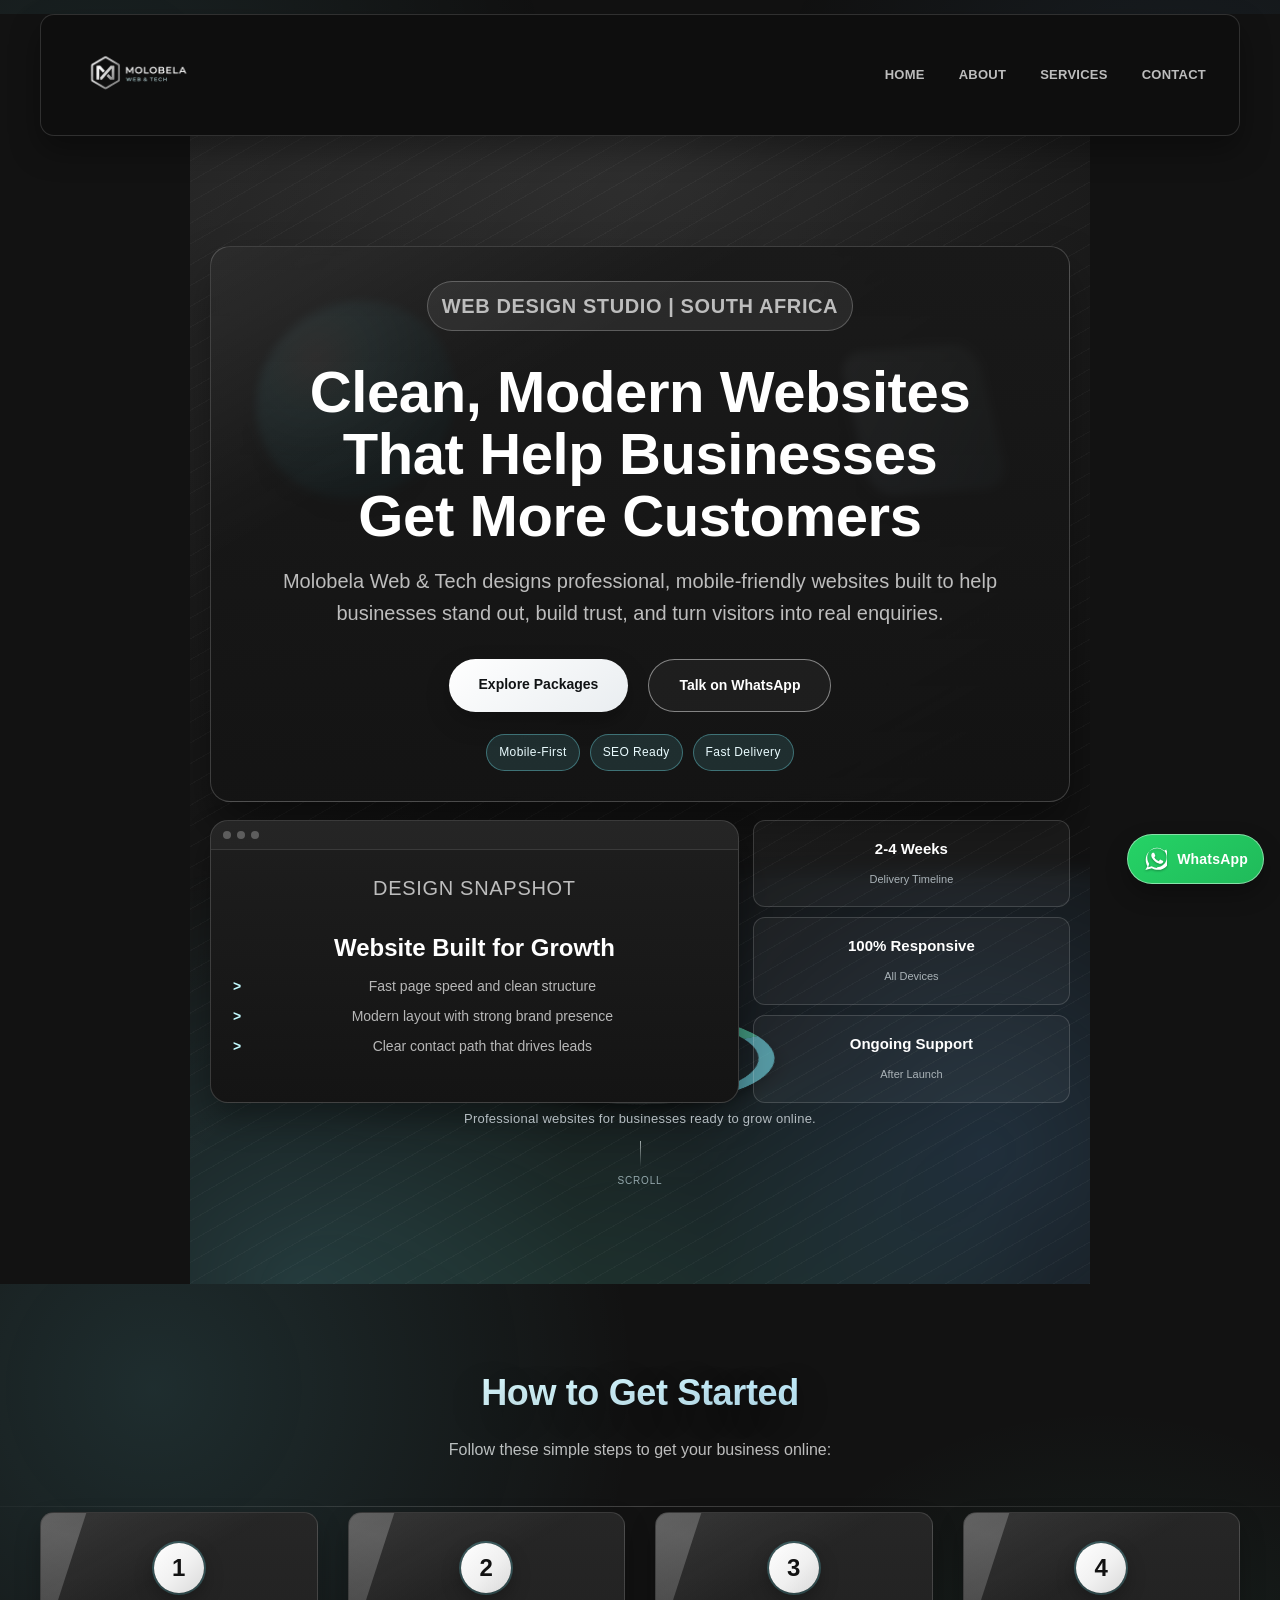
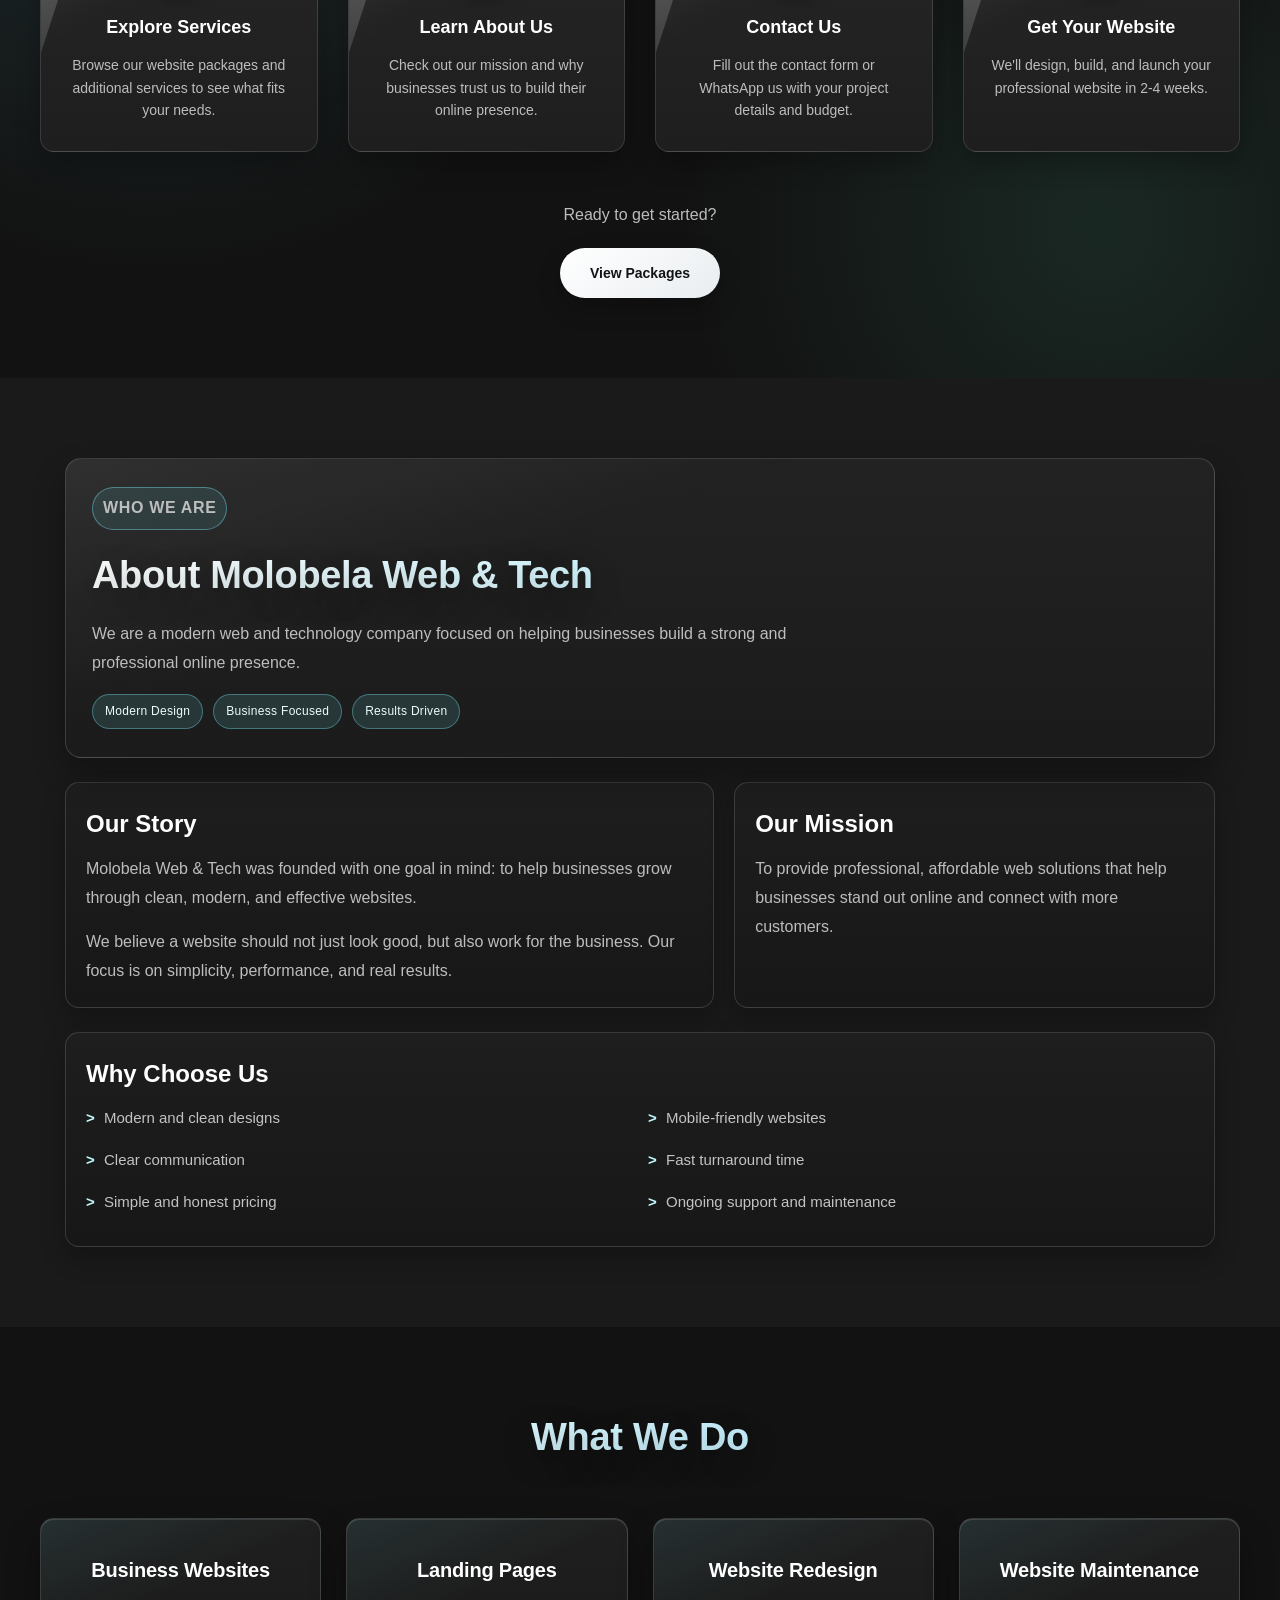
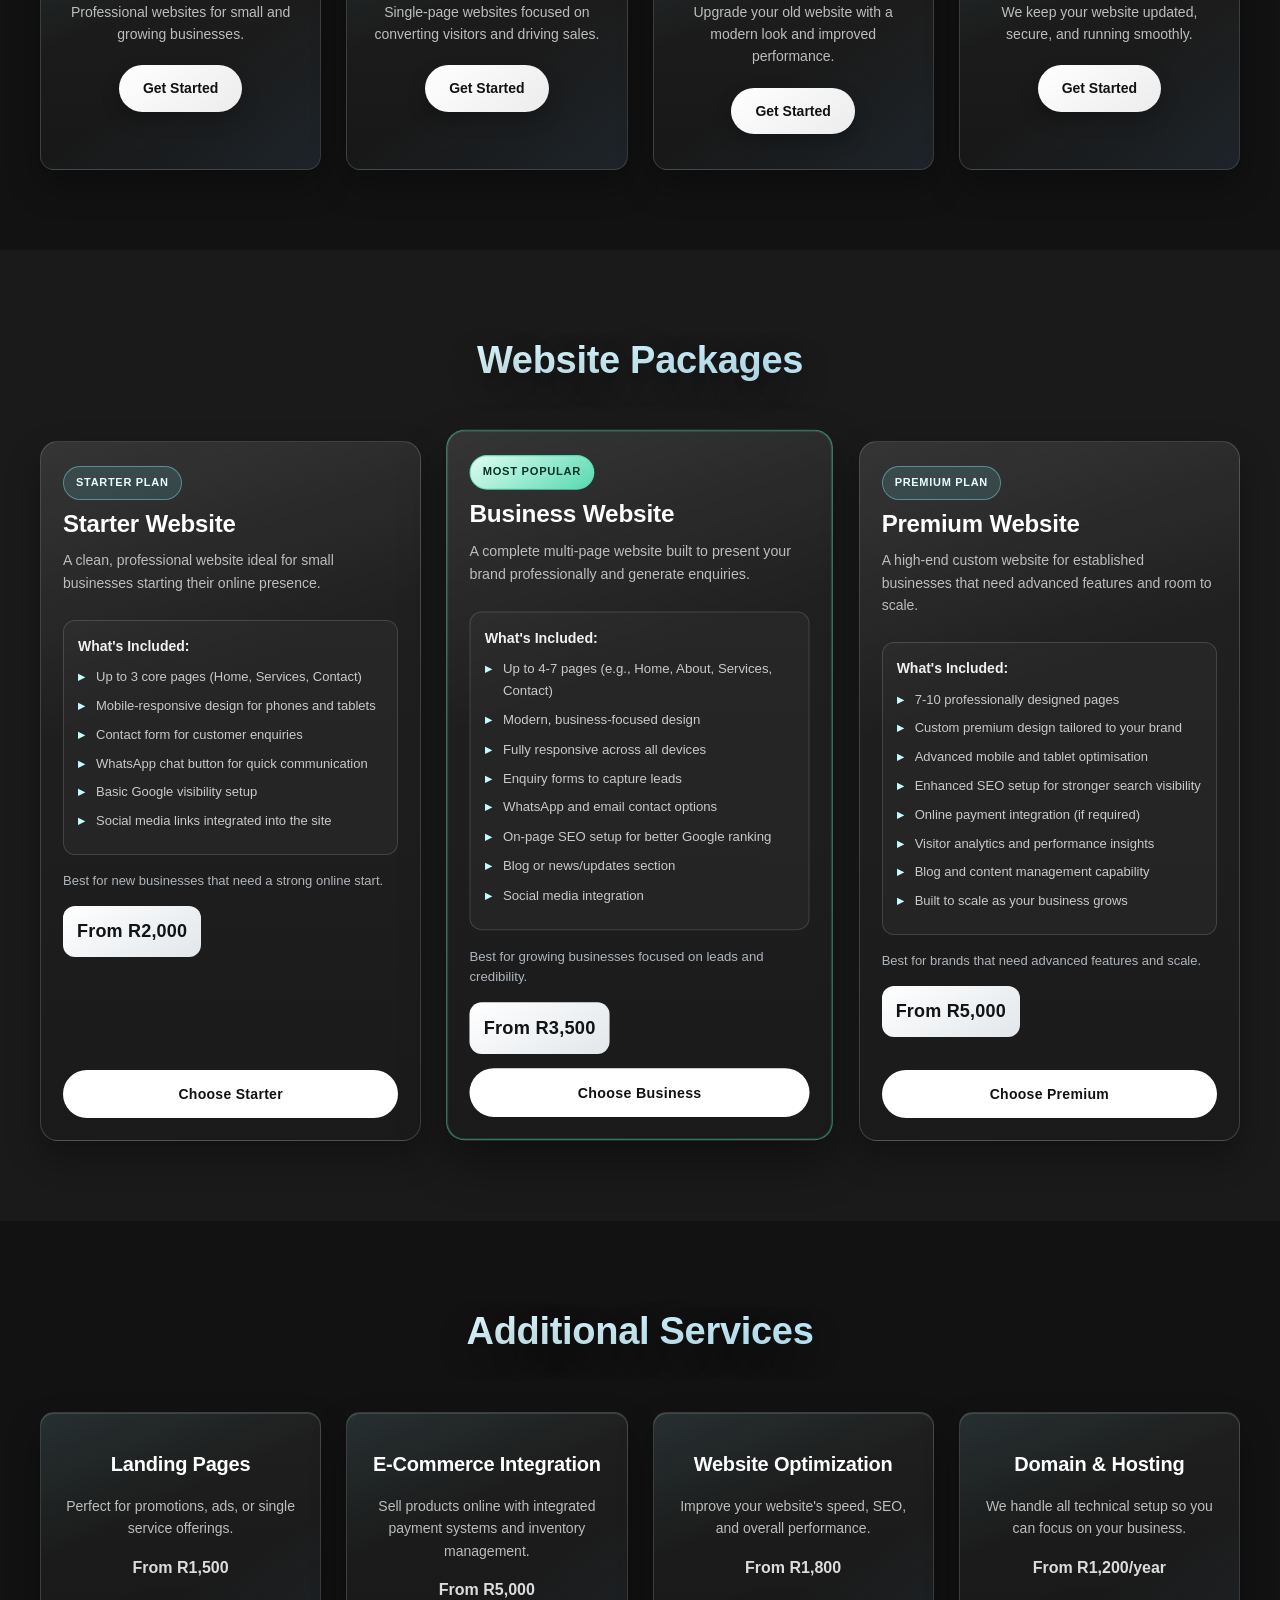
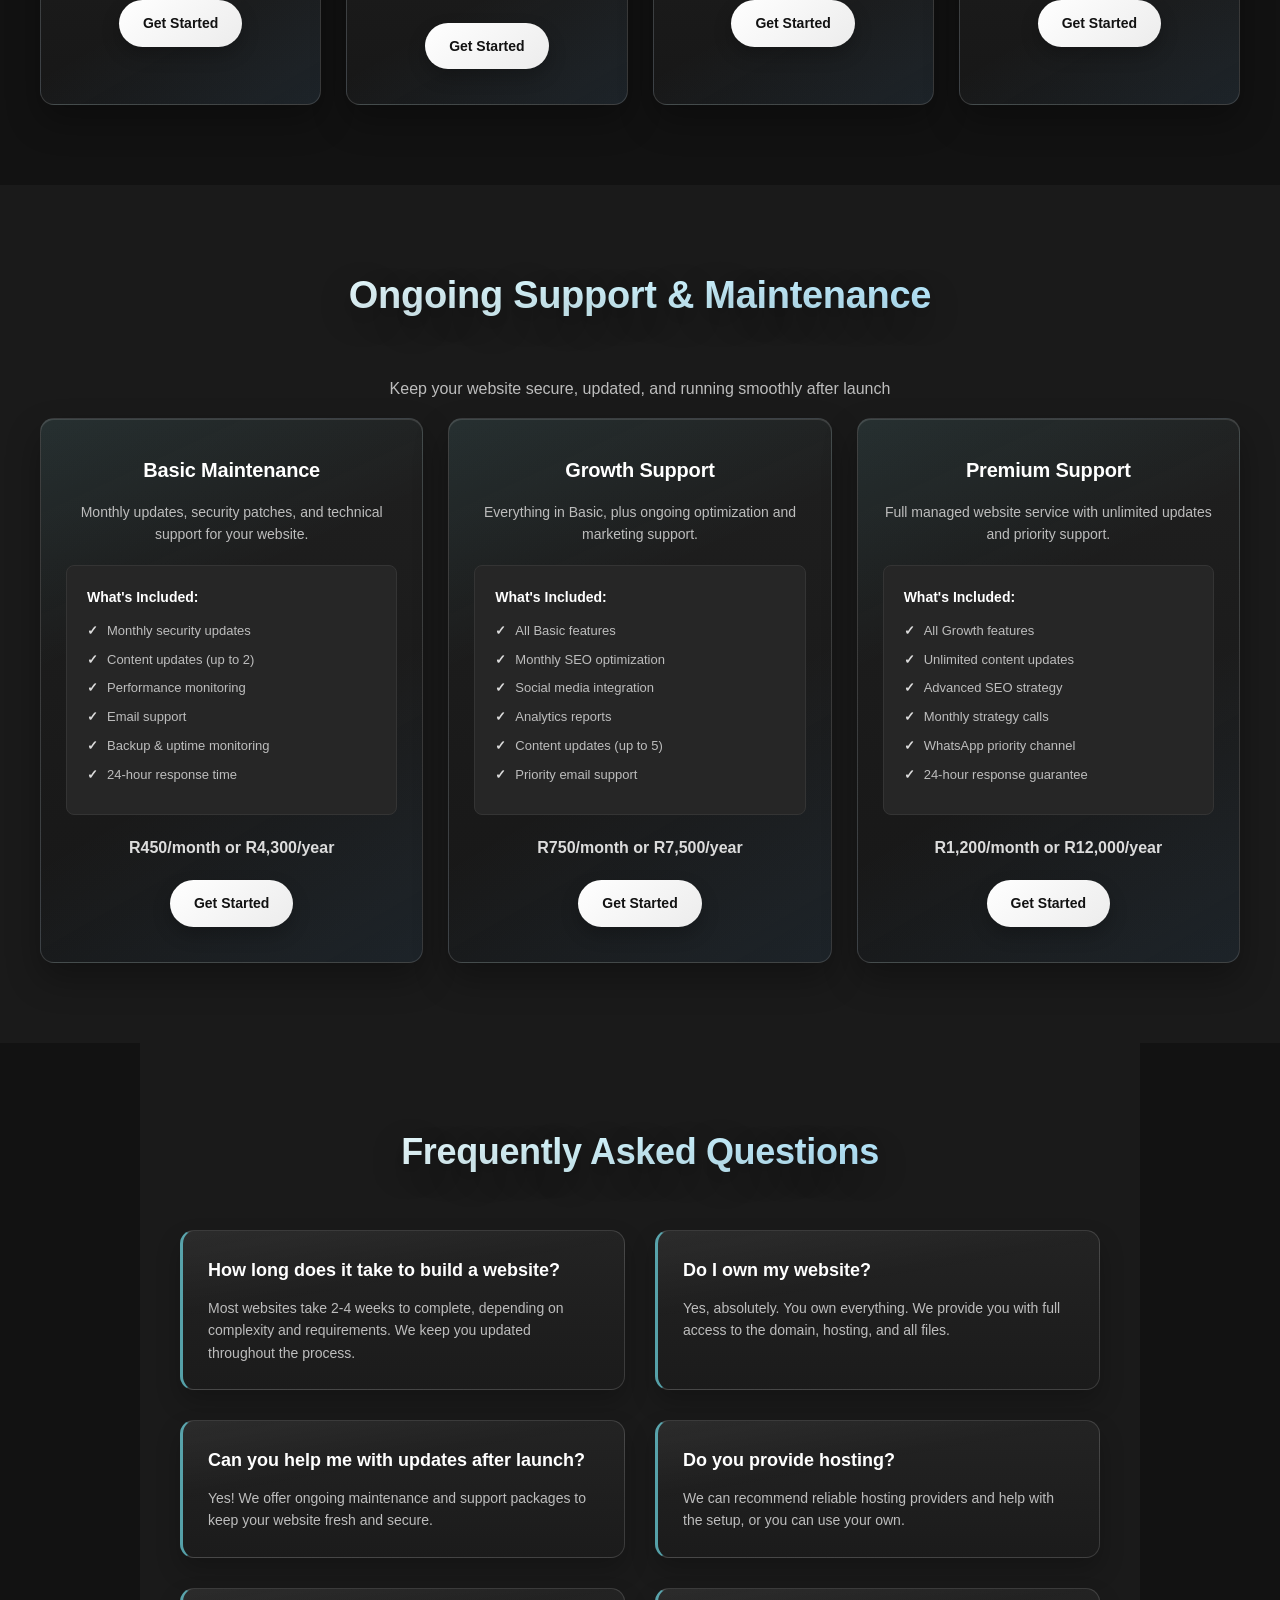
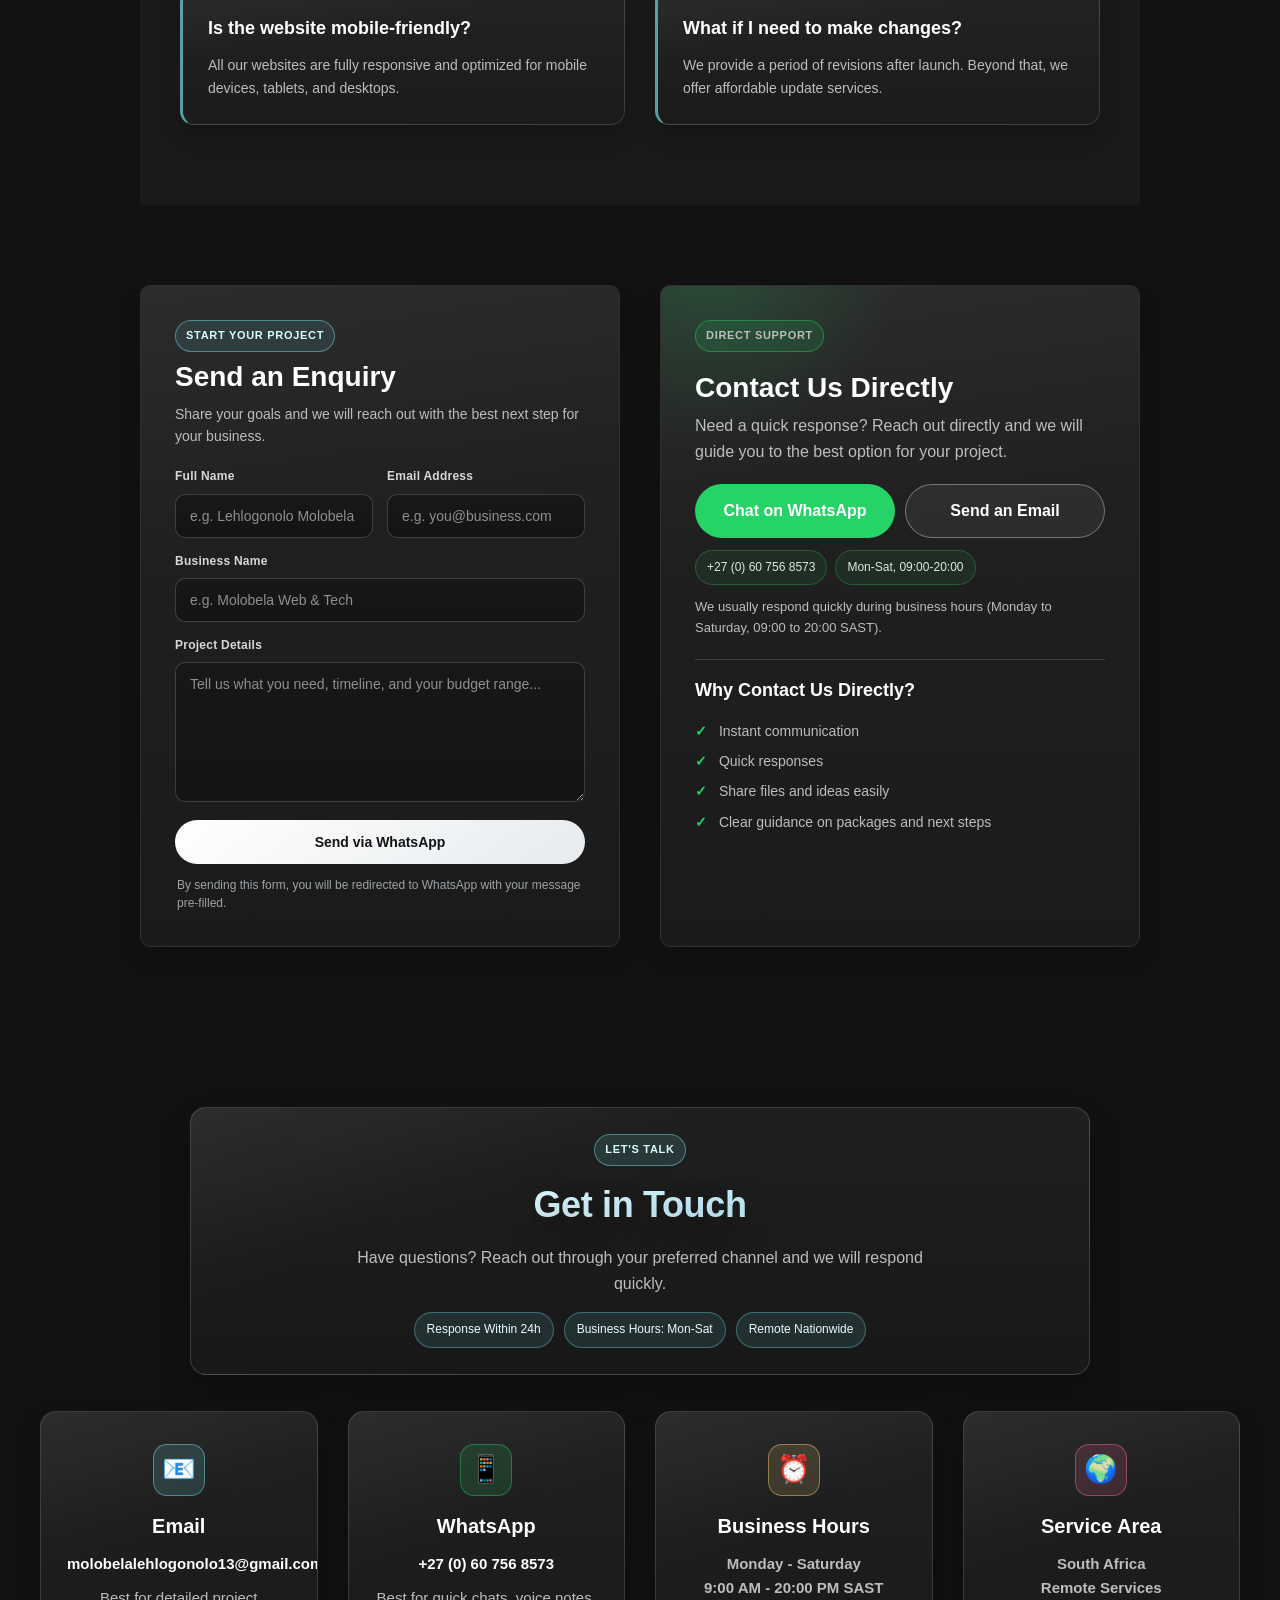
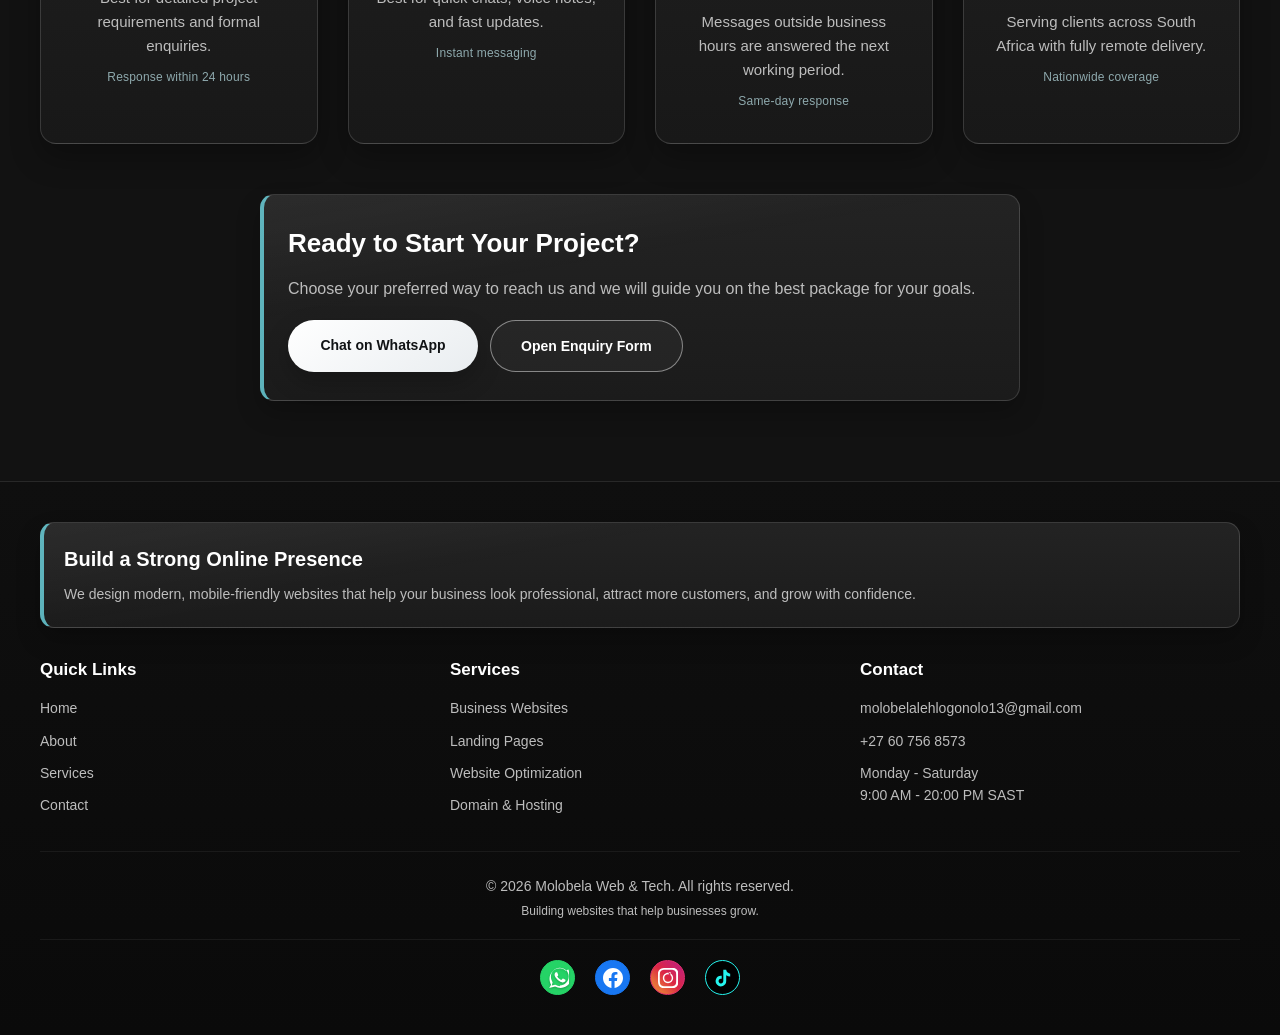
==== index.html @ db57dede "Fix browser caching: add cache-busting version params to CSS/JS and no-cache meta tags Co-authored-b" ====
<!DOCTYPE html>
<html lang="en">
<head>
    <meta charset="UTF-8">
    <meta http-equiv="Cache-Control" content="no-cache, must-revalidate">
    <meta http-equiv="Pragma" content="no-cache">
    <meta name="description" content="Molobela Web & Tech provides fast, modern, and affordable websites for businesses.">
    <meta name="viewport" content="width=device-width, initial-scale=1">
    
        
        <link rel="preload" href="CSS/style.css?v=20260314" as="style">
        <link rel="stylesheet" href="CSS/style.css?v=20260314">
        <link rel="icon" type="image/png" href="Favicon/favicon.png">
        <title>Molobela Web & Tech</title>
        

        <!-- Minimal critical CSS to reduce first paint delay and avoid theme flash -->
        <style>
            /* First-screen shell only; full details come from CSS/style.css */
            html,body{margin:0;padding:0;background:#121212;color:#ffffff;font-family:-apple-system,BlinkMacSystemFont,"Segoe UI",Roboto,"Helvetica Neue",Arial,sans-serif}
            .navbar{display:flex;justify-content:space-between;align-items:center;padding:10px 20px;background:rgba(15,15,15,.92);position:sticky;top:0;z-index:1000}
            .logo img{max-width:150px;height:auto;display:block}
            .hero{padding:110px 20px 95px;text-align:center;max-width:900px;margin:auto;min-height:50vh;display:flex;flex-direction:column;justify-content:center;align-items:center}
            .hero-main{background:radial-gradient(circle at top,#2a2a2a 0%,#121212 60%);min-height:70vh}
        </style>

        <!-- LocalBusiness JSON-LD -->
        <script type="application/ld+json">
        {
            "@context": "https://schema.org",
            "@type": "LocalBusiness",
            "name": "Molobela Web & Tech",
            "image": "IMG/Logo.png",
            "telephone": "+27607568573",
            "email": "molobelalehlogonolo13@gmail.com",
            "address": {
                "@type": "PostalAddress",
                "addressCountry": "ZA"
            },
            "url": "https://www.molobelatech.com/",
            "priceRange": "R400-R1200/month or R1500-R12000 (one-time + recurring)",
            "openingHours": "Mo-Sat 09:00-20:00"
        }
        </script>

    

</head>
<body>

    <!-- NAVBAR -->
    <header class="navbar">
        <div class="logo">
            <a href="#home">
                 <img src="IMG/Logo.png" alt="Molobela Web & Tech Logo" height="100" width="150" loading="lazy" class="responsive-logo"
                     srcset="IMG/Logo.png 1x" sizes="(max-width: 600px) 120px, 150px">
            </a>
        </div>
        <button class="hamburger" id="hamburger" aria-controls="navMenu" aria-expanded="false" aria-label="Toggle navigation">
            <span></span>
            <span></span>
            <span></span>
        </button>
        <nav class="nav-menu" id="navMenu" role="navigation">
            <a href="#home">Home</a>
            <a href="#about">About</a>
            <a href="#services">Services</a>
            <a href="#contact">Contact</a>
        </nav>
    </header>

    <!-- HOME SECTION / HERO -->
    <section id="home" class="hero hero-main">
        <div class="hero-shapes" aria-hidden="true">
            <span class="shape shape-orb"></span>
            <span class="shape shape-cube"></span>
            <span class="shape shape-ring"></span>
        </div>

        <div class="hero-grid">
            <div class="hero-copy">
                <p class="hero-kicker">Web Design Studio | South Africa</p>

                <h1>Clean, Modern Websites That Help Businesses Get More Customers</h1>
                <p>
                    Molobela Web & Tech designs professional, mobile-friendly websites
                    built to help businesses stand out, build trust, and turn visitors into real enquiries.
                </p>

                <div class="hero-buttons">
                    <a href="#services" class="btn primary">Explore Packages</a>
                    <a href="https://wa.me/27607568573"
                    class="btn secondary"
                    target="_blank">
                    Talk on WhatsApp</a>
                </div>

                <div class="hero-proof" aria-label="Business highlights">
                    <span>Mobile-First</span>
                    <span>SEO Ready</span>
                    <span>Fast Delivery</span>
                </div>
            </div>

            <aside class="hero-showcase" aria-label="Website quality highlights">
                <div class="showcase-window">
                    <div class="showcase-topbar">
                        <span></span><span></span><span></span>
                    </div>
                    <div class="showcase-body">
                        <p class="showcase-label">Design Snapshot</p>
                        <h3>Website Built for Growth</h3>
                        <ul>
                            <li>Fast page speed and clean structure</li>
                            <li>Modern layout with strong brand presence</li>
                            <li>Clear contact path that drives leads</li>
                        </ul>
                    </div>
                </div>

                <div class="hero-metrics" aria-label="Key metrics">
                    <div>
                        <strong>2-4 Weeks</strong>
                        <span>Delivery Timeline</span>
                    </div>
                    <div>
                        <strong>100% Responsive</strong>
                        <span>All Devices</span>
                    </div>
                    <div>
                        <strong>Ongoing Support</strong>
                        <span>After Launch</span>
                    </div>
                </div>
            </aside>
        </div>

        <div class="hero-trustline" aria-label="Service promise">
            <span>Professional websites for businesses ready to grow online.</span>
        </div>

        <div class="hero-scroll-cue" aria-hidden="true">
            <span></span>
            <small>Scroll</small>
        </div>
    </section>

    <!-- HOW IT WORKS SECTION -->
    <section class="how-it-works">
        <h2>How to Get Started</h2>
        <p class="intro-text">Follow these simple steps to get your business online:</p>
        
        <div class="steps-container">
            <div class="step">
                <div class="step-number">1</div>
                <h3>Explore Services</h3>
                <p>Browse our website packages and additional services to see what fits your needs.</p>
            </div>

            <div class="step">
                <div class="step-number">2</div>
                <h3>Learn About Us</h3>
                <p>Check out our mission and why businesses trust us to build their online presence.</p>
            </div>

            <div class="step">
                <div class="step-number">3</div>
                <h3>Contact Us</h3>
                <p>Fill out the contact form or WhatsApp us with your project details and budget.</p>
            </div>

            <div class="step">
                <div class="step-number">4</div>
                <h3>Get Your Website</h3>
                <p>We'll design, build, and launch your professional website in 2-4 weeks.</p>
            </div>
        </div>

        <div class="cta-section">
            <p>Ready to get started?</p>
            <a href="#services" class="btn primary">View Packages</a>
        </div>
    </section>

    <!-- ABOUT SECTION -->
    <section id="about" class="about">
        <div class="about-content">
            <div class="about-intro-card">
                <p class="about-eyebrow">Who We Are</p>
                <h2>About Molobela Web & Tech</h2>
                <p class="about-lead">
                    We are a modern web and technology company focused on helping businesses build a
                    strong and professional online presence.
                </p>
                <div class="about-pill-row" aria-label="Company strengths">
                    <span>Modern Design</span>
                    <span>Business Focused</span>
                    <span>Results Driven</span>
                </div>
            </div>

            <div class="about-grid">
                <article class="about-block">
                    <h3>Our Story</h3>
                    <p>
                        Molobela Web & Tech was founded with one goal in mind: to help businesses
                        grow through clean, modern, and effective websites.
                    </p>
                    <p>
                        We believe a website should not just look good, but also work for the business.
                        Our focus is on simplicity, performance, and real results.
                    </p>
                </article>

                <article class="about-block">
                    <h3>Our Mission</h3>
                    <p>
                        To provide professional, affordable web solutions that help businesses stand
                        out online and connect with more customers.
                    </p>
                </article>
            </div>

            <div class="about-values">
                <h3>Why Choose Us</h3>
                <ul class="about-list">
                    <li>Modern and clean designs</li>
                    <li>Mobile-friendly websites</li>
                    <li>Clear communication</li>
                    <li>Fast turnaround time</li>
                    <li>Simple and honest pricing</li>
                    <li>Ongoing support and maintenance</li>
                </ul>
            </div>
        </div>
    </section>

    <!-- SERVICES SECTION -->
    <section id="services" class="services">
        <h2>What We Do</h2>

        <div class="service-cards">
            <div class="card">
                <h3>Business Websites</h3>
                <p>Professional websites for small and growing businesses.</p>
                <a href="#contact" class="card-btn">Get Started</a>
            </div>

            <div class="card">
                <h3>Landing Pages</h3>
                <p>Single-page websites focused on converting visitors and driving sales.</p>
                <a href="#contact" class="card-btn">Get Started</a>
            </div>

            <div class="card">
                <h3>Website Redesign</h3>
                <p>Upgrade your old website with a modern look and improved performance.</p>
                <a href="#contact" class="card-btn">Get Started</a>
            </div>

            <div class="card">
                <h3>Website Maintenance</h3>
                <p>We keep your website updated, secure, and running smoothly.</p>
                <a href="#contact" class="card-btn">Get Started</a>
            </div>
        </div>
    </section>

    <!-- PRICING SECTION -->
    <section class="services packages-section">
        <h2>Website Packages</h2>

        <div class="service-cards">
            <div class="card package-card package-starter">
                <p class="plan-badge">Starter Plan</p>
                <h3>Starter Website</h3>
                <p>
                    A clean, professional website ideal for small businesses starting their online presence.
                </p>
                <div class="package-features">
                    <p><strong>What's Included:</strong></p>
                    <ul>
                        <li>Up to 3 core pages (Home, Services, Contact)</li>
                        <li>Mobile-responsive design for phones and tablets</li>
                        <li>Contact form for customer enquiries</li>
                        <li>WhatsApp chat button for quick communication</li>
                        <li>Basic Google visibility setup</li>
                        <li>Social media links integrated into the site</li>
                        
                    </ul>
                </div>
                <p class="plan-note">Best for new businesses that need a strong online start.</p>
                <p class="price"><strong>From R2,000</strong></p>
                <a href="#contact" class="card-btn">Choose Starter</a>
            </div>

            <div class="card package-card package-business featured-package">
                <p class="plan-badge">Most Popular</p>
                <h3>Business Website</h3>
                <p>
                    A complete multi-page website built to present your brand professionally and generate enquiries.
                </p>
                <div class="package-features">
                    <p><strong>What's Included:</strong></p>
                    <ul>
                        <li>Up to 4-7 pages (e.g., Home, About, Services, Contact)</li>
                        <li>Modern, business-focused design</li>
                        <li>Fully responsive across all devices</li>
                        <li>Enquiry forms to capture leads</li>
                        <li>WhatsApp and email contact options</li>
                        <li>On-page SEO setup for better Google ranking</li>
                        <li>Blog or news/updates section</li>
                        <li>Social media integration</li>
                        
                    </ul>
                </div>
                <p class="plan-note">Best for growing businesses focused on leads and credibility.</p>
                <p class="price"><strong>From R3,500</strong></p>
                <a href="#contact" class="card-btn">Choose Business</a>
            </div>

            <div class="card package-card package-premium">
                <p class="plan-badge">Premium Plan</p>
                <h3>Premium Website</h3>
                <p>
                    A high-end custom website for established businesses that need advanced features and room to scale.
                </p>
                <div class="package-features">
                    <p><strong>What's Included:</strong></p>
                    <ul>
                        <li>7-10 professionally designed pages</li>
                        <li>Custom premium design tailored to your brand</li>
                        <li>Advanced mobile and tablet optimisation</li>
                        <li>Enhanced SEO setup for stronger search visibility</li>
                        <li>Online payment integration (if required)</li>
                        <li>Visitor analytics and performance insights</li>
                        <li>Blog and content management capability</li>
                        <li>Built to scale as your business grows</li>
                        
                        
                    </ul>
                </div>
                <p class="plan-note">Best for brands that need advanced features and scale.</p>
                <p class="price"><strong>From R5,000</strong></p>
                <a href="#contact" class="card-btn">Choose Premium</a>
            </div>
        </div>
    </section>

    <!-- ADDITIONAL SERVICES SECTION -->
    <section class="services">
        <h2>Additional Services</h2>

        <div class="service-cards">
            <div class="card">
                <h3>Landing Pages</h3>
                <p>Perfect for promotions, ads, or single service offerings.</p>
                <p class="price"><strong>From R1,500</strong></p>
                <a href="#contact" class="card-btn">Get Started</a>
            </div>

            <div class="card">
                <h3>E-Commerce Integration</h3>
                <p>Sell products online with integrated payment systems and inventory management.</p>
                <p class="price"><strong>From R5,000</strong></p>
                <a href="#contact" class="card-btn">Get Started</a>
            </div>

            <div class="card">
                <h3>Website Optimization</h3>
                <p>Improve your website's speed, SEO, and overall performance.</p>
                <p class="price"><strong>From R1,800</strong></p>
                <a href="#contact" class="card-btn">Get Started</a>
            </div>

            <div class="card">
                <h3>Domain & Hosting</h3>
                <p>We handle all technical setup so you can focus on your business.</p>
                <p class="price"><strong>From R1,200/year</strong></p>
                <a href="#contact" class="card-btn">Get Started</a>
            </div>
        </div>
    </section>

    <!-- MAINTENANCE & SUPPORT SECTION -->
    <section class="services">
        <h2>Ongoing Support & Maintenance</h2>
        <p class="section-intro">Keep your website secure, updated, and running smoothly after launch</p>

        <div class="service-cards">
            <div class="card">
                <h3>Basic Maintenance</h3>
                <p>Monthly updates, security patches, and technical support for your website.</p>
                <div class="package-features">
                    <p><strong>What's Included:</strong></p>
                    <ul>
                        <li>Monthly security updates</li>
                        <li>Content updates (up to 2)</li>
                        <li>Performance monitoring</li>
                        <li>Email support</li>
                        <li>Backup & uptime monitoring</li>
                        <li>24-hour response time</li>
                    </ul>
                </div>
                <p class="price"><strong>R450/month or R4,300/year</strong></p>
                <a href="#contact" class="card-btn">Get Started</a>
            </div>

            <div class="card">
                <h3>Growth Support</h3>
                <p>Everything in Basic, plus ongoing optimization and marketing support.</p>
                <div class="package-features">
                    <p><strong>What's Included:</strong></p>
                    <ul>
                        <li>All Basic features</li>
                        <li>Monthly SEO optimization</li>
                        <li>Social media integration</li>
                        <li>Analytics reports</li>
                        <li>Content updates (up to 5)</li>
                        <li>Priority email support</li>
                    </ul>
                </div>
                <p class="price"><strong>R750/month or R7,500/year</strong></p>
                <a href="#contact" class="card-btn">Get Started</a>
            </div>

            <div class="card">
                <h3>Premium Support</h3>
                <p>Full managed website service with unlimited updates and priority support.</p>
                <div class="package-features">
                    <p><strong>What's Included:</strong></p>
                    <ul>
                        <li>All Growth features</li>
                        <li>Unlimited content updates</li>
                        <li>Advanced SEO strategy</li>
                        <li>Monthly strategy calls</li>
                        <li>WhatsApp priority channel</li>
                        <li>24-hour response guarantee</li>
                    </ul>
                </div>
                <p class="price"><strong>R1,200/month or R12,000/year</strong></p>
                <a href="#contact" class="card-btn">Get Started</a>
            </div>
        </div>
    </section>

    <!-- FAQ SECTION -->
    <section class="faq">
        <h2>Frequently Asked Questions</h2>
        
        <div class="faq-content">
            <div class="faq-item">
                <h4>How long does it take to build a website?</h4>
                <p>Most websites take 2-4 weeks to complete, depending on complexity and requirements. We keep you updated throughout the process.</p>
            </div>

            <div class="faq-item">
                <h4>Do I own my website?</h4>
                <p>Yes, absolutely. You own everything. We provide you with full access to the domain, hosting, and all files.</p>
            </div>

            <div class="faq-item">
                <h4>Can you help me with updates after launch?</h4>
                <p>Yes! We offer ongoing maintenance and support packages to keep your website fresh and secure.</p>
            </div>

            <div class="faq-item">
                <h4>Do you provide hosting?</h4>
                <p>We can recommend reliable hosting providers and help with the setup, or you can use your own.</p>
            </div>

            <div class="faq-item">
                <h4>Is the website mobile-friendly?</h4>
                <p>All our websites are fully responsive and optimized for mobile devices, tablets, and desktops.</p>
            </div>

            <div class="faq-item">
                <h4>What if I need to make changes?</h4>
                <p>We provide a period of revisions after launch. Beyond that, we offer affordable update services.</p>
            </div>
        </div>
    </section>

    <!-- CONTACT SECTION -->
    <section id="contact" class="contact">
        <div class="contact-container">

            <!-- FORM -->
            <form class="contact-form">
                <div class="form-header">
                    <p class="form-eyebrow">Start Your Project</p>
                    <h2>Send an Enquiry</h2>
                    <p class="form-intro">Share your goals and we will reach out with the best next step for your business.</p>
                </div>

                <div class="form-grid">
                    <label class="form-field">
                        <span>Full Name</span>
                        <input type="text" name="name" placeholder="e.g. Lehlogonolo Molobela" autocomplete="name" required>
                    </label>

                    <label class="form-field">
                        <span>Email Address</span>
                        <input type="email" name="email" placeholder="e.g. you@business.com" autocomplete="email" required>
                    </label>

                    <label class="form-field form-field-full">
                        <span>Business Name</span>
                        <input type="text" name="business" placeholder="e.g. Molobela Web & Tech" autocomplete="organization">
                    </label>

                    <label class="form-field form-field-full">
                        <span>Project Details</span>
                        <textarea name="message" placeholder="Tell us what you need, timeline, and your budget range..." required></textarea>
                    </label>
                </div>

                <button type="submit" class="submit-btn">Send via WhatsApp</button>
                <p class="form-note">By sending this form, you will be redirected to WhatsApp with your message pre-filled.</p>

                <p id="form-message" class="form-message">
                    <strong>Opening WhatsApp...</strong><br>
                    You'll be taken to WhatsApp to complete the message.
                </p>
            </form>

            <!-- WHATSAPP -->
            <div class="contact-info">
                <p class="contact-info-tag">Direct Support</p>
                <h2>Contact Us Directly</h2>
                <p class="contact-info-lead">
                    Need a quick response? Reach out directly and we will guide you to the best option for your project.
                </p>

                <div class="direct-actions">
                    <a href="https://wa.me/27607568573" class="whatsapp-btn" target="_blank">
                        Chat on WhatsApp
                    </a>
                    <a href="mailto:molobelalehlogonolo13@gmail.com" class="direct-email-btn">
                        Send an Email
                    </a>
                </div>

                <div class="direct-chips" aria-label="Direct contact details">
                    <span>+27 (0) 60 756 8573</span>
                    <span>Mon-Sat, 09:00-20:00</span>
                </div>

                <p class="note">
                    We usually respond quickly during business hours (Monday to Saturday, 09:00 to 20:00 SAST).
                </p>

                <div class="contact-details">
                    <h3>Why Contact Us Directly?</h3>
                    <ul>
                        <li>Instant communication</li>
                        <li>Quick responses</li>
                        <li>Share files and ideas easily</li>
                        <li>Clear guidance on packages and next steps</li>
                    </ul>
                </div>
            </div>

        </div>
    </section>

    <!-- CONTACT INFO SECTION -->
    <section class="contact-info-section">
        <div class="contact-intro-panel">
            <p class="contact-tag">Let's Talk</p>
            <h2>Get in Touch</h2>
            <p class="section-intro">Have questions? Reach out through your preferred channel and we will respond quickly.</p>
            <div class="contact-quick-pills" aria-label="Support highlights">
                <span>Response Within 24h</span>
                <span>Business Hours: Mon-Sat</span>
                <span>Remote Nationwide</span>
            </div>
        </div>
        
        <div class="contact-info-cards">
            <div class="info-card info-email">
                <div class="info-icon">📧</div>
                <h3>Email</h3>
                <p class="info-main"><a href="mailto:molobelalehlogonolo13@gmail.com">molobelalehlogonolo13@gmail.com</a></p>
                <p class="info-sub">Best for detailed project requirements and formal enquiries.</p>
                <span class="response-time">Response within 24 hours</span>
            </div>

            <div class="info-card info-whatsapp">
                <div class="info-icon">📱</div>
                <h3>WhatsApp</h3>
                <p class="info-main"><a href="https://wa.me/27607568573">+27 (0) 60 756 8573</a></p>
                <p class="info-sub">Best for quick chats, voice notes, and fast updates.</p>
                <span class="response-time">Instant messaging</span>
            </div>

            <div class="info-card info-hours">
                <div class="info-icon">⏰</div>
                <h3>Business Hours</h3>
                <p class="info-main">Monday - Saturday<br>9:00 AM - 20:00 PM SAST</p>
                <p class="info-sub">Messages outside business hours are answered the next working period.</p>
                <span class="response-time">Same-day response</span>
            </div>

            <div class="info-card info-area">
                <div class="info-icon">🌍</div>
                <h3>Service Area</h3>
                <p class="info-main">South Africa<br>Remote Services</p>
                <p class="info-sub">Serving clients across South Africa with fully remote delivery.</p>
                <span class="response-time">Nationwide coverage</span>
            </div>
        </div>

        <div class="quick-contact-cta">
            <h3>Ready to Start Your Project?</h3>
            <p>Choose your preferred way to reach us and we will guide you on the best package for your goals.</p>
            <div class="quick-contact-actions">
                <a href="https://wa.me/27607568573" class="btn primary" target="_blank">Chat on WhatsApp</a>
                <a href="#contact" class="btn secondary">Open Enquiry Form</a>
            </div>
        </div>
    </section>

    <!-- FOOTER -->
    <footer class="footer">
        <div class="footer-message">
            <h3>Build a Strong Online Presence</h3>
            <p>We design modern, mobile-friendly websites that help your business look professional, attract more customers, and grow with confidence.</p>
        </div>

        <div class="footer-grid">
            <div class="footer-column">
                <h3>Quick Links</h3>
                <ul>
                    <li><a href="#home">Home</a></li>
                    <li><a href="#about">About</a></li>
                    <li><a href="#services">Services</a></li>
                    <li><a href="#contact">Contact</a></li>
                </ul>
            </div>

            <div class="footer-column">
                <h3>Services</h3>
                <ul>
                    <li><a href="#services">Business Websites</a></li>
                    <li><a href="#services">Landing Pages</a></li>
                    <li><a href="#services">Website Optimization</a></li>
                    <li><a href="#services">Domain & Hosting</a></li>
                </ul>
            </div>

            <div class="footer-column footer-contact">
                <h3>Contact</h3>
                <p><a href="mailto:molobelalehlogonolo13@gmail.com">molobelalehlogonolo13@gmail.com</a></p>
                <p><a href="tel:+27607568573">+27 60 756 8573</a></p>
                <p>Monday - Saturday<br>9:00 AM - 20:00 PM SAST</p>
            </div>
        </div>

        <div class="footer-bottom">
            <p>© 2026 Molobela Web & Tech. All rights reserved.</p>
            <p class="footer-note">Building websites that help businesses grow.</p>
        </div>
        
        <!-- SOCIAL MEDIA ICONS -->
        <div class="social-icons">
            <a href="https://wa.me/27607568573" title="WhatsApp" target="_blank" class="social-link whatsapp-icon">
                <svg viewBox="0 0 24 24" fill="currentColor"><path d="M20.52 3.98C18.85 2.25 16.64 1.23 14.3 1.23 7.84 1.23 2.73 6.34 2.73 12.8c0 2.26.59 4.47 1.71 6.43L2.35 23l6.51-1.71c1.88 1.03 4.01 1.58 6.14 1.58 6.46 0 11.57-5.1 11.57-11.57 0-3.09-1.23-6.01-3.46-8.21l1.2-1.1zM14.3 20.9c-1.82 0-3.6-.49-5.15-1.42l-.33-.2-3.62.95.97-3.55-.23-.37c-1.1-1.75-1.68-3.78-1.68-5.86 0-5.36 4.36-9.72 9.72-9.72 2.6 0 5.04 1.01 6.88 2.85 1.84 1.84 2.85 4.28 2.85 6.88 0 5.36-4.36 9.72-9.72 9.72zm5.32-7.28c-.29-.15-1.73-.85-2-.95-.27-.1-.47-.15-.67.15-.2.3-.76.95-.93 1.15-.17.2-.34.22-.63.07-.29-.15-1.24-.46-2.36-1.46-.87-.78-1.46-1.74-1.63-2.04-.17-.3-.02-.45.13-.6.13-.13.29-.34.44-.51.15-.17.2-.29.29-.49.1-.2.05-.37-.02-.51-.07-.15-.67-1.6-.92-2.19-.24-.57-.48-.49-.67-.5-.17-.01-.36-.01-.56-.01-.2 0-.51.07-.78.37-.27.3-1.03 1.01-1.03 2.45 0 1.44 1.05 2.84 1.2 3.04.15.2 2.08 3.17 5.04 4.44.7.3 1.25.48 1.67.62.7.23 1.33.19 1.84.12.56-.08 1.74-.71 1.98-1.4.24-.69.24-1.27.17-1.39-.07-.12-.27-.19-.56-.34z"/></svg>
            </a>
            <a href="https://www.facebook.com/Hlogi Molobela" title="Facebook" target="_blank" class="social-link facebook-icon">
                <svg viewBox="0 0 24 24" fill="currentColor"><path d="M24 12.073c0-6.627-5.373-12-12-12s-12 5.373-12 12c0 5.99 4.388 10.954 10.125 11.854v-8.385H7.078v-3.47h3.047V9.43c0-3.007 1.792-4.669 4.533-4.669 1.312 0 2.686.235 2.686.235v2.953H15.83c-1.491 0-1.956.925-1.956 1.874v2.25h3.328l-.532 3.47h-2.796v8.385C19.612 23.027 24 18.062 24 12.073z"/></svg>
            </a>
            <a href="https://www.instagram.com/molobelaweb" title="Instagram" target="_blank" class="social-link instagram-icon">
                <svg viewBox="0 0 24 24" fill="currentColor"><path d="M12 0C8.74 0 8.333.015 7.053.072 5.775.132 4.905.333 4.117.6c-.779.263-1.618.634-2.389 1.405-.771.771-1.141 1.61-1.405 2.389-.266.788-.468 1.659-.527 2.937C.05 8.333.035 8.74 0 12c0 3.26.015 3.667.072 4.947.06 1.277.261 2.148.528 2.936.264.78.634 1.618 1.405 2.389.771.771 1.61 1.141 2.389 1.405.787.266 1.659.468 2.937.527 1.28.058 1.687.072 4.947.072s3.667-.015 4.947-.072c1.277-.059 2.148-.261 2.936-.528.78-.264 1.618-.634 2.389-1.405.771-.771 1.141-1.61 1.405-2.389.266-.787.468-1.659.527-2.937.058-1.28.072-1.687.072-4.947s-.015-3.667-.072-4.947c-.059-1.277-.261-2.148-.528-2.936-.264-.78-.634-1.618-1.405-2.389-.771-.771-1.61-1.141-2.389-1.405-.787-.266-1.659-.468-2.937-.527C15.667.048 15.26.035 12 0zm0 2.16c3.203 0 3.585.009 4.849.070 1.171.054 1.805.244 2.227.408.562.217.96.477 1.382.896.419.42.679.819.896 1.381.164.422.352 1.056.408 2.227.061 1.264.07 1.646.07 4.849 0 3.203-.009 3.585-.07 4.849-.054 1.171-.244 1.805-.408 2.227-.217.562-.477.96-.896 1.382-.42.419-.819.679-1.381.896-.422.164-1.056.352-2.227.408-1.264.061-1.646.07-4.849.07-3.203 0-3.585-.009-4.849-.07-1.171-.054-1.805-.244-2.227-.408-.562-.217-.96-.477-1.382-.896-.419-.42-.679-.819-.896-1.381-.164-.422-.352-1.056-.408-2.227-.061-1.264-.07-1.646-.07-4.849 0-3.203.009-3.585.07-4.849.054-1.171.244-1.805.408-2.227.217-.562.477-.96.896-1.382.42-.419.819-.679 1.381-.896.422-.164 1.056-.352 2.227-.408 1.264-.061 1.646-.07 4.849-.07zM5.838 12c0-3.403 2.759-6.162 6.162-6.162 3.403 0 6.162 2.759 6.162 6.162 0 3.403-2.759 6.162-6.162 6.162-3.403 0-6.162-2.759-6.162-6.162zm1.622 0c0 2.505 2.036 4.542 4.54 4.542 2.504 0 4.542-2.036 4.542-4.542 0-2.505-2.037-4.542-4.542-4.542-2.504 0-4.54 2.036-4.54 4.542zm5.333-5.464c0 .795.645 1.44 1.44 1.44.794 0 1.44-.645 1.44-1.44-.001-.794-.646-1.439-1.44-1.439-.795 0-1.44.645-1.44 1.439z"/></svg>
            </a>
            <a href="https://www.tiktok.com/@molobelaweb" title="TikTok" target="_blank" class="social-link tiktok-icon">
                <svg viewBox="0 0 24 24" fill="currentColor"><path d="M19.59 6.69a4.83 4.83 0 0 1-3.77-4.25V2h-3.45v13.67a2.89 2.89 0 0 1-5.1 1.82 2.89 2.89 0 0 1 2.31-4.64 2.86 2.86 0 0 1 .88.13V9.4a6.84 6.84 0 0 0-1-.05A6.33 6.33 0 0 0 5 20.1a6.34 6.34 0 0 0 10.86-4.43v-7a8.16 8.16 0 0 0 4.77 1.52v-3.4a4.85 4.85 0 0 1-.44-.05z"/></svg>
            </a>
        </div>
        
    </footer>

    <!-- Sticky Contact CTA (mobile) -->
    <div class="sticky-contact" id="stickyContact" aria-hidden="true">
        <a href="https://wa.me/27607568573" target="_blank" title="WhatsApp us">
            <svg viewBox="0 0 24 24" fill="currentColor" aria-hidden="true"><path d="M20.52 3.98C18.85 2.25 16.64 1.23 14.3 1.23 7.84 1.23 2.73 6.34 2.73 12.8c0 2.26.59 4.47 1.71 6.43L2.35 23l6.51-1.71c1.88 1.03 4.01 1.58 6.14 1.58 6.46 0 11.57-5.1 11.57-11.57 0-3.09-1.23-6.01-3.46-8.21l1.2-1.1zM14.3 20.9c-1.82 0-3.6-.49-5.15-1.42l-.33-.2-3.62.95.97-3.55-.23-.37c-1.1-1.75-1.68-3.78-1.68-5.86 0-5.36 4.36-9.72 9.72-9.72 2.6 0 5.04 1.01 6.88 2.85 1.84 1.84 2.85 4.28 2.85 6.88 0 5.36-4.36 9.72-9.72 9.72zm5.32-7.28c-.29-.15-1.73-.85-2-.95-.27-.1-.47-.15-.67.15-.2.3-.76.95-.93 1.15-.17.2-.34.22-.63.07-.29-.15-1.24-.46-2.36-1.46-.87-.78-1.46-1.74-1.63-2.04-.17-.3-.02-.45.13-.6.13-.13.29-.34.44-.51.15-.17.2-.29.29-.49.1-.2.05-.37-.02-.51-.07-.15-.67-1.6-.92-2.19-.24-.57-.48-.49-.67-.5-.17-.01-.36-.01-.56-.01-.2 0-.51.07-.78.37-.27.3-1.03 1.01-1.03 2.45 0 1.44 1.05 2.84 1.2 3.04.15.2 2.08 3.17 5.04 4.44.7.3 1.25.48 1.67.62.7.23 1.33.19 1.84.12.56-.08 1.74-.71 1.98-1.4.24-.69.24-1.27.17-1.39-.07-.12-.27-.19-.56-.34z"/></svg>
            <span>WhatsApp</span>
        </a>
    </div>

    <script src="JavaScript/Contact.js?v=20260314" defer></script>

    <script>
        // Hamburger Menu Toggle with ARIA + keyboard support
        const hamburger = document.getElementById('hamburger');
        const navMenu = document.getElementById('navMenu');
        const navLinks = document.querySelectorAll('.nav-menu a');

        function setMenuState(isOpen) {
            if (!hamburger) return;
            hamburger.classList.toggle('active', isOpen);
            navMenu.classList.toggle('active', isOpen);
            hamburger.setAttribute('aria-expanded', isOpen ? 'true' : 'false');
        }

        // Toggle menu on hamburger click
        hamburger.addEventListener('click', () => {
            const isOpen = !hamburger.classList.contains('active');
            setMenuState(isOpen);
        });

        // Keyboard support (Enter / Space)
        hamburger.addEventListener('keydown', (e) => {
            if (e.key === 'Enter' || e.key === ' ') {
                e.preventDefault();
                hamburger.click();
            }
        });

        // Close menu when a link is clicked
        navLinks.forEach(link => {
            link.addEventListener('click', () => setMenuState(false));
        });

        // Close menu when clicking outside
        document.addEventListener('click', (event) => {
            if (!event.target.closest('.navbar')) {
                setMenuState(false);
            }
        });
    </script>

</body>
</html>
---- CSS/style.css ----
/* RESET */
* {
    margin: 0;
    padding: 0;
    box-sizing: border-box;
    font-family: -apple-system, BlinkMacSystemFont, "Segoe UI", Roboto, "Helvetica Neue", Arial, sans-serif;
}

/* COLORS */
:root {
    --bg-dark: #121212;
    --bg-section: #1a1a1a;
    --bg-card: #1f1f1f;
    --text-light: #ffffff;
    --text-muted: #bdbdbd;
    --accent: #dcdcdc;
    --border-soft: #2f2f2f;
    --radius-md: 10px;
    --shadow-soft: 0 10px 24px rgba(0, 0, 0, 0.25);
    --shape-cyan: #79f2ff;
    --shape-amber: #57d9b0;
    --shape-rose: #66b9ff;
    --panel-bg: linear-gradient(170deg, rgba(255, 255, 255, 0.06), rgba(255, 255, 255, 0.015) 38%), linear-gradient(180deg, #1f1f1f 0%, #171717 100%);
    --panel-border: rgba(255, 255, 255, 0.14);
    --title-gradient: linear-gradient(120deg, #ffffff 0%, #d8f8ff 42%, #9fdfff 100%);
}

/* BODY */
body {
    background-color: var(--bg-dark);
    color: var(--text-light);
    line-height: 1.6;
    text-rendering: optimizeLegibility;
    position: relative;
}

body::before {
    content: "";
    position: fixed;
    inset: 0;
    z-index: -1;
    pointer-events: none;
    background:
        radial-gradient(circle at 8% 12%, rgba(121, 242, 255, 0.08), transparent 32%),
        radial-gradient(circle at 92% 18%, rgba(102, 185, 255, 0.08), transparent 30%),
        radial-gradient(circle at 48% 88%, rgba(87, 217, 176, 0.08), transparent 34%);
}

a {
    color: inherit;
}

a:focus-visible,
button:focus-visible,
input:focus-visible,
textarea:focus-visible {
    outline: 2px solid var(--text-light);
    outline-offset: 2px;
}

/* NAVBAR */
.navbar {
    display: flex;
    justify-content: space-between;
    align-items: center;
    width: min(1200px, calc(100% - 28px));
    margin: 14px auto 0;
    padding: 10px 14px;
    background: linear-gradient(160deg, rgba(255, 255, 255, 0.08), rgba(255, 255, 255, 0.01) 42%), rgba(12, 12, 12, 0.82);
    border: 1px solid rgba(255, 255, 255, 0.14);
    border-radius: 14px;
    position: sticky;
    top: 10px;
    z-index: 1000;
    box-shadow: 0 14px 30px rgba(0, 0, 0, 0.34);
    backdrop-filter: blur(10px);
}

.navbar .logo a {
    color: var(--text-light);
    text-decoration: none;
    font-size: 20px;
    font-weight: bold;
}

/* Responsive logo image */
.responsive-logo {
    max-width: 150px;
    height: auto;
    display: block;
}

.nav-menu {
    display: flex;
    align-items: center;
    gap: 8px;
}

.nav-menu a {
    color: var(--text-muted);
    text-decoration: none;
    font-size: 13px;
    font-weight: 600;
    letter-spacing: 0.25px;
    text-transform: uppercase;
    padding: 8px 12px;
    border-radius: 999px;
    border: 1px solid transparent;
    transition: color 0.25s ease, background 0.25s ease, border-color 0.25s ease, transform 0.25s ease;
}

.nav-menu a:hover {
    color: #f5fdff;
    background: rgba(121, 242, 255, 0.1);
    border-color: rgba(121, 242, 255, 0.35);
    transform: translateY(-1px);
}


/* HAMBURGER MENU */
.hamburger {
    display: none;
    flex-direction: column;
    background: none;
    border: none;
    cursor: pointer;
    justify-content: space-around;
    width: 30px;
    height: 25px;
    padding: 0;
}

.hamburger span {
    width: 100%;
    height: 2px;
    background: #f1f1f1;
    border-radius: 2px;
    transition: all 0.25s ease;
}

.hamburger.active span:nth-child(1) {
    transform: rotate(45deg) translate(8px, 8px);
}

.hamburger.active span:nth-child(2) {
    opacity: 0;
}

.hamburger.active span:nth-child(3) {
    transform: rotate(-45deg) translate(7px, -7px);
}

/* HERO SECTIONS */
.hero {
    text-align: center;
    padding: 118px 20px 86px;
    max-width: 1200px;
    margin: auto;
    min-height: 72vh;
    display: flex;
    flex-direction: column;
    justify-content: center;
    align-items: center;
}

.hero-main {
    position: relative;
    isolation: isolate;
    overflow: hidden;
    perspective: 1200px;
    background:
        radial-gradient(circle at 14% 22%, rgba(121, 242, 255, 0.14), transparent 35%),
        radial-gradient(circle at 88% 16%, rgba(102, 185, 255, 0.13), transparent 35%),
        linear-gradient(150deg, #171717 0%, #101010 58%, #0d0d0d 100%);
    min-height: 80vh;
}

.hero-main::before {
    content: "";
    position: absolute;
    inset: auto -10% -22%;
    height: 58%;
    z-index: 0;
    background:
        radial-gradient(circle at 18% 62%, rgba(121, 242, 255, 0.18), transparent 43%),
        radial-gradient(circle at 82% 42%, rgba(102, 185, 255, 0.18), transparent 43%),
        radial-gradient(circle at 52% 88%, rgba(87, 217, 176, 0.17), transparent 54%);
    filter: blur(10px);
}

.hero-main::after {
    content: "";
    position: absolute;
    inset: 0;
    z-index: 0;
    background:
        linear-gradient(130deg, rgba(255, 255, 255, 0.05), transparent 48%),
        repeating-linear-gradient(
            -30deg,
            rgba(255, 255, 255, 0.03) 0,
            rgba(255, 255, 255, 0.03) 1px,
            transparent 1px,
            transparent 18px
        );
    pointer-events: none;
}

.hero-grid {
    position: relative;
    z-index: 2;
    display: grid;
    grid-template-columns: 1fr;
    gap: 18px;
    align-items: stretch;
    width: min(1080px, 100%);
}

.hero-copy {
    padding: 34px 34px 30px;
    background:
        linear-gradient(150deg, rgba(255, 255, 255, 0.1), rgba(255, 255, 255, 0.02) 30%),
        linear-gradient(180deg, rgba(20, 20, 20, 0.95) 0%, rgba(14, 14, 14, 0.9) 100%);
    border: 1px solid rgba(255, 255, 255, 0.18);
    border-radius: 20px;
    box-shadow: 0 26px 46px rgba(0, 0, 0, 0.4);
    backdrop-filter: blur(4px);
}

.hero-showcase {
    display: grid;
    grid-template-columns: 1.25fr 0.75fr;
    gap: 14px;
}

.showcase-window {
    border-radius: 18px;
    border: 1px solid rgba(255, 255, 255, 0.16);
    overflow: hidden;
    background: linear-gradient(180deg, #1e1e1e 0%, #141414 100%);
    box-shadow: 0 16px 32px rgba(0, 0, 0, 0.33);
}

.showcase-topbar {
    display: flex;
    gap: 6px;
    padding: 10px 12px;
    border-bottom: 1px solid rgba(255, 255, 255, 0.1);
    background: rgba(255, 255, 255, 0.03);
}

.showcase-topbar span {
    width: 8px;
    height: 8px;
    border-radius: 50%;
    background: rgba(255, 255, 255, 0.26);
}

.showcase-body {
    padding: 22px 22px 24px;
}

.showcase-label {
    margin: 0 0 12px;
    font-size: 11px;
    letter-spacing: 0.7px;
    text-transform: uppercase;
    color: #c4f8ff;
}

.showcase-body h3 {
    margin: 0 0 12px;
    font-size: 24px;
    line-height: 1.2;
}

.showcase-body ul {
    margin: 0;
    padding: 0;
    list-style: none;
    display: grid;
    gap: 8px;
}

.showcase-body ul li {
    color: #b7b7b7;
    font-size: 14px;
    padding-left: 16px;
    position: relative;
}

.showcase-body ul li::before {
    content: ">";
    position: absolute;
    left: 0;
    color: #c3fbff;
    font-weight: 700;
}

.hero-metrics {
    display: grid;
    grid-template-columns: 1fr;
    gap: 10px;
}

.hero-metrics div {
    padding: 16px 14px;
    border-radius: 12px;
    border: 1px solid rgba(255, 255, 255, 0.15);
    background: rgba(255, 255, 255, 0.04);
    text-align: center;
}

.hero-metrics strong {
    display: block;
    font-size: 15px;
    margin-bottom: 4px;
}

.hero-metrics span {
    font-size: 11px;
    color: #aab3b8;
}

.hero-scroll-cue {
    margin-top: 12px;
    display: inline-flex;
    flex-direction: column;
    align-items: center;
    gap: 6px;
    color: #9aa2a7;
    width: 44px;
}

.hero-trustline {
    position: relative;
    z-index: 2;
    margin-top: 6px;
    color: #b4bcc1;
    font-size: 13px;
    letter-spacing: 0.25px;
}

.hero-scroll-cue span {
    width: 1px;
    height: 26px;
    background: linear-gradient(180deg, rgba(255, 255, 255, 0.65), transparent);
}

.hero-scroll-cue small {
    font-size: 10px;
    letter-spacing: 0.8px;
    text-transform: uppercase;
}

.hero-kicker {
    display: inline-flex;
    margin: 0 0 14px;
    padding: 8px 14px;
    border-radius: 999px;
    background: rgba(255, 255, 255, 0.07);
    border: 1px solid rgba(255, 255, 255, 0.24);
    color: #d3f9ff;
    letter-spacing: 0.6px;
    font-size: 12px;
    font-weight: 600;
    text-transform: uppercase;
}

.hero-shapes {
    position: absolute;
    inset: 0;
    z-index: 1;
    pointer-events: none;
}

.shape {
    position: absolute;
    display: block;
    box-shadow:
        0 24px 45px rgba(0, 0, 0, 0.45),
        inset 0 1px 1px rgba(255, 255, 255, 0.45);
    will-change: transform;
}

.shape-orb {
    width: clamp(140px, 16vw, 220px);
    aspect-ratio: 1 / 1;
    border-radius: 50%;
    top: 14%;
    left: 7%;
    background:
        radial-gradient(circle at 30% 28%, #ffffff 1%, var(--shape-cyan) 26%, #18616e 70%),
        radial-gradient(circle at 72% 74%, rgba(255, 255, 255, 0.18), transparent 60%);
    transform: rotateX(16deg) rotateY(-14deg);
    animation: floatOrb 8s ease-in-out infinite;
    animation-delay: -1.2s;
}

.shape-cube {
    width: clamp(110px, 12vw, 170px);
    aspect-ratio: 1 / 1;
    border-radius: 26px;
    right: 10%;
    top: 18%;
    border: 1px solid rgba(255, 255, 255, 0.32);
    background:
        linear-gradient(135deg, rgba(255, 255, 255, 0.55), rgba(255, 255, 255, 0.03)),
        linear-gradient(45deg, rgba(102, 185, 255, 0.32), rgba(87, 217, 176, 0.16));
    backdrop-filter: blur(2px);
    transform: rotateX(24deg) rotateY(24deg) rotateZ(-14deg);
    animation: floatCube 7.5s ease-in-out infinite;
    animation-delay: -3s;
}

.shape-ring {
    width: clamp(180px, 21vw, 280px);
    aspect-ratio: 1 / 1;
    left: 50%;
    bottom: 8%;
    border-radius: 50%;
    border: 16px solid rgba(255, 255, 255, 0.07);
    border-top-color: rgba(87, 217, 176, 0.62);
    border-right-color: rgba(121, 242, 255, 0.55);
    transform: translateX(-50%) rotateX(70deg) rotateZ(16deg);
    box-shadow: 0 18px 30px rgba(0, 0, 0, 0.4);
    animation: spinRing 11s linear infinite;
}

.hero-copy > *,
.hero-showcase {
    opacity: 0;
    transform: translateY(18px);
    animation: revealUp 0.85s ease forwards;
}

.hero-kicker {
    animation-delay: 0.05s;
}

.hero h1 {
    animation-delay: 0.12s;
}

.hero p {
    animation-delay: 0.2s;
}

.hero-buttons {
    animation-delay: 0.28s;
}

.hero-proof {
    animation-delay: 0.36s;
}

.hero-showcase {
    animation-delay: 0.2s;
}

@keyframes floatOrb {
    0%,
    100% {
        transform: translateY(0) rotateX(16deg) rotateY(-14deg);
    }
    50% {
        transform: translateY(-18px) rotateX(22deg) rotateY(-6deg);
    }
}

@keyframes floatCube {
    0%,
    100% {
        transform: translateY(0) rotateX(24deg) rotateY(24deg) rotateZ(-14deg);
    }
    50% {
        transform: translateY(14px) rotateX(18deg) rotateY(30deg) rotateZ(-6deg);
    }
}

@keyframes spinRing {
    from {
        transform: translateX(-50%) rotateX(70deg) rotateZ(0deg);
    }
    to {
        transform: translateX(-50%) rotateX(70deg) rotateZ(360deg);
    }
}

@keyframes revealUp {
    from {
        opacity: 0;
        transform: translateY(18px);
    }
    to {
        opacity: 1;
        transform: translateY(0);
    }
}

.hero h1 {
    font-size: clamp(34px, 5.2vw, 58px);
    margin-bottom: 18px;
    line-height: 1.07;
    letter-spacing: -0.4px;
    text-wrap: balance;
}

.hero p {
    color: var(--text-muted);
    font-size: clamp(16px, 2vw, 20px);
    margin-bottom: 30px;
    max-width: 760px;
    margin-left: auto;
    margin-right: auto;
}

/* BUTTONS */
.hero-buttons {
    display: flex;
    justify-content: center;
    gap: 20px;
    flex-wrap: wrap;
}

.hero-proof {
    margin-top: 22px;
    display: flex;
    flex-wrap: wrap;
    gap: 10px;
    justify-content: center;
}

.hero-proof span {
    padding: 8px 12px;
    border-radius: 999px;
    font-size: 12px;
    letter-spacing: 0.4px;
    color: #eafcff;
    background: rgba(121, 242, 255, 0.12);
    border: 1px solid rgba(121, 242, 255, 0.34);
}

.btn {
    padding: 14px 30px;
    text-decoration: none;
    font-size: 14px;
    border-radius: 999px;
    transition: all 0.3s ease;
    display: inline-block;
    cursor: pointer;
    border: none;
    font-weight: 600;
}

.btn.primary {
    background: linear-gradient(145deg, #ffffff 0%, #e9edf0 100%);
    color: #111315;
    font-weight: bold;
    box-shadow: 0 10px 24px rgba(0, 0, 0, 0.22);
}

.btn.primary:hover {
    background: linear-gradient(145deg, #fdfdfd 0%, #d7dde0 100%);
    transform: translateY(-2px);
    box-shadow: 0 8px 20px rgba(0, 0, 0, 0.25);
}

.btn.secondary {
    border: 1px solid rgba(255, 255, 255, 0.45);
    color: var(--text-light);
    background: rgba(255, 255, 255, 0.04);
}

.btn.secondary:hover {
    background: rgba(255, 255, 255, 0.95);
    color: #111315;
    transform: translateY(-2px);
    box-shadow: 0 8px 20px rgba(0, 0, 0, 0.25);
}

/* ABOUT SECTION */
.about {
    padding: 80px 40px;
    background: var(--bg-section);
    position: relative;
    overflow: hidden;
}

.about-content {
    max-width: 1150px;
    margin: auto;
    display: grid;
    gap: 24px;
}

.about-content h2 {
    font-size: 38px;
    margin-bottom: 14px;
    text-align: left;
}

.about-intro-card {
    position: relative;
    padding: 28px 26px;
    border-radius: 16px;
    border: 1px solid rgba(255, 255, 255, 0.15);
    background:
        linear-gradient(160deg, rgba(255, 255, 255, 0.08), rgba(255, 255, 255, 0.015) 38%),
        linear-gradient(180deg, #1e1e1e 0%, #171717 100%);
    box-shadow: 0 16px 32px rgba(0, 0, 0, 0.3);
}

.about-eyebrow {
    margin: 0 0 10px;
    display: inline-flex;
    padding: 6px 10px;
    border-radius: 999px;
    border: 1px solid rgba(121, 242, 255, 0.38);
    background: rgba(121, 242, 255, 0.1);
    color: #d7fbff;
    letter-spacing: 0.65px;
    text-transform: uppercase;
    font-size: 11px;
    font-weight: 700;
}

.about-lead {
    color: #c8c8c8;
    max-width: 760px;
    margin: 0;
    line-height: 1.75;
    font-size: 16px;
}

.about-pill-row {
    margin-top: 16px;
    display: flex;
    flex-wrap: wrap;
    gap: 10px;
}

.about-pill-row span {
    padding: 7px 12px;
    border-radius: 999px;
    font-size: 12px;
    letter-spacing: 0.3px;
    color: #eafcff;
    background: rgba(121, 242, 255, 0.12);
    border: 1px solid rgba(121, 242, 255, 0.34);
}

.about-grid {
    display: grid;
    grid-template-columns: 1.35fr 1fr;
    gap: 20px;
}

.about-block,
.about-values {
    padding: 22px 20px;
    border-radius: 14px;
    border: 1px solid rgba(255, 255, 255, 0.14);
    background: linear-gradient(180deg, #1e1e1e 0%, #171717 100%);
    box-shadow: 0 12px 24px rgba(0, 0, 0, 0.24);
}

.about-content h2,
.how-it-works h2,
.services h2,
.faq h2,
.contact-info-section h2 {
    background: var(--title-gradient);
    -webkit-background-clip: text;
    background-clip: text;
    color: transparent;
    letter-spacing: -0.35px;
    text-shadow: 0 10px 30px rgba(0, 0, 0, 0.35);
}

.about-content h3 {
    font-size: 24px;
    margin: 0 0 12px;
}

.about-content p {
    color: var(--text-muted);
    line-height: 1.8;
    margin-bottom: 15px;
    font-size: 16px;
}

.about-block p:last-child {
    margin-bottom: 0;
}

.about-content ul {
    margin-top: 0;
    padding-left: 0;
}

.about-content ul li {
    color: #c3c3c3;
    margin-bottom: 10px;
    font-size: 15px;
    list-style: none;
    padding-left: 18px;
    position: relative;
}

.about-list {
    display: grid;
    grid-template-columns: repeat(2, minmax(0, 1fr));
    gap: 8px 16px;
}

.about-list li::before {
    content: ">";
    position: absolute;
    left: 0;
    color: #c3fbff;
    font-weight: 700;
}

/* HOW IT WORKS SECTION */
.how-it-works {
    position: relative;
    overflow: hidden;
    padding: 80px 40px;
    background: var(--bg-dark);
    text-align: center;
}

.how-it-works::before {
    content: "";
    position: absolute;
    inset: 0;
    background:
        radial-gradient(circle at 12% 15%, rgba(121, 242, 255, 0.12), transparent 38%),
        radial-gradient(circle at 86% 78%, rgba(87, 217, 176, 0.11), transparent 34%);
    pointer-events: none;
}

.how-it-works::after {
    content: "";
    position: absolute;
    left: -10%;
    right: -10%;
    top: 32%;
    height: 1px;
    background: linear-gradient(90deg, transparent, rgba(255, 255, 255, 0.2), transparent);
    pointer-events: none;
}

.how-it-works h2 {
    font-size: 36px;
    margin-bottom: 15px;
}

.intro-text {
    color: var(--text-muted);
    font-size: 16px;
    margin-bottom: 50px;
}

.steps-container {
    display: grid;
    grid-template-columns: repeat(auto-fit, minmax(220px, 1fr));
    gap: 30px;
    max-width: 1200px;
    margin: auto 0 50px;
    position: relative;
    z-index: 1;
    perspective: 1000px;
}

.step {
    position: relative;
    overflow: hidden;
    background:
        linear-gradient(150deg, rgba(255, 255, 255, 0.09), rgba(255, 255, 255, 0.01) 35%),
        linear-gradient(180deg, #232323 0%, #1b1b1b 100%);
    padding: 30px 25px;
    border-radius: 14px;
    transition: transform 0.35s ease, border-color 0.3s ease, box-shadow 0.35s ease;
    border: 1px solid rgba(255, 255, 255, 0.12);
    transform-style: preserve-3d;
    box-shadow: 0 12px 24px rgba(0, 0, 0, 0.25);
}

.step::before {
    content: "";
    position: absolute;
    left: -45%;
    top: -140%;
    width: 60%;
    height: 280%;
    background: linear-gradient(180deg, transparent, rgba(255, 255, 255, 0.22), transparent);
    transform: rotate(18deg);
    transition: left 0.55s ease;
}

.step:hover {
    transform: translateY(-8px) rotateX(4deg) rotateY(-4deg);
    border-color: rgba(121, 242, 255, 0.55);
    box-shadow: 0 20px 34px rgba(0, 0, 0, 0.4);
}

.step:hover::before {
    left: 120%;
}

.step-number {
    width: 50px;
    height: 50px;
    background: linear-gradient(135deg, #ffffff 0%, #f0f0f0 55%, #d9d9d9 100%);
    color: var(--bg-dark);
    border-radius: 50%;
    display: flex;
    align-items: center;
    justify-content: center;
    font-size: 24px;
    font-weight: bold;
    margin: 0 auto 20px;
    box-shadow: 0 8px 20px rgba(0, 0, 0, 0.28), 0 0 0 2px rgba(121, 242, 255, 0.25);
}

.step h3 {
    font-size: 18px;
    margin-bottom: 12px;
}

.step p {
    color: var(--text-muted);
    font-size: 14px;
    line-height: 1.6;
}

.cta-section {
    margin-top: 40px;
}

.cta-section p {
    color: var(--text-muted);
    font-size: 16px;
    margin-bottom: 20px;
}

/* SERVICES SECTION */
.services {
    padding: 80px 40px;
    text-align: center;
}

.services:nth-child(odd) {
    background: var(--bg-dark);
}

.services:nth-child(even) {
    background: var(--bg-section);
}

.services h2 {
    font-size: 38px;
    margin-bottom: 50px;
    letter-spacing: -0.3px;
}

.services:not(.packages-section) .service-cards {
    perspective: 1200px;
}

.services:not(.packages-section) .card {
    position: relative;
    overflow: hidden;
    border-radius: 14px;
    border: 1px solid rgba(255, 255, 255, 0.14);
    background:
        linear-gradient(155deg, rgba(121, 242, 255, 0.08), transparent 35%),
        linear-gradient(330deg, rgba(102, 185, 255, 0.08), transparent 42%),
        linear-gradient(180deg, #1f1f1f 0%, #171717 100%);
    box-shadow:
        0 16px 34px rgba(0, 0, 0, 0.3),
        inset 0 1px 0 rgba(255, 255, 255, 0.12);
    transform-style: preserve-3d;
    transition: transform 0.35s ease, box-shadow 0.35s ease, border-color 0.3s ease;
}

.services:not(.packages-section) .card::before {
    content: "";
    position: absolute;
    inset: 0;
    background: linear-gradient(120deg, transparent 12%, rgba(255, 255, 255, 0.18) 45%, transparent 78%);
    transform: translateX(-120%);
    transition: transform 0.65s ease;
    pointer-events: none;
}

.services:not(.packages-section) .card:hover {
    transform: translateY(-8px) rotateX(4deg) rotateY(-4deg);
    border-color: rgba(121, 242, 255, 0.55);
    box-shadow:
        0 24px 44px rgba(0, 0, 0, 0.42),
        0 0 0 1px rgba(121, 242, 255, 0.2) inset;
}

.services:not(.packages-section) .card:hover::before {
    transform: translateX(120%);
}

.services:not(.packages-section) .card h3,
.services:not(.packages-section) .card p,
.services:not(.packages-section) .card .card-btn,
.services:not(.packages-section) .card .price {
    position: relative;
    z-index: 1;
}

.services:not(.packages-section) .card .card-btn {
    background: linear-gradient(140deg, #ffffff 0%, #ececec 100%);
    box-shadow: 0 8px 18px rgba(0, 0, 0, 0.22);
}

.services:not(.packages-section) .card .card-btn:hover {
    background: linear-gradient(140deg, #f8f8f8 0%, #dadada 100%);
}

.service-cards {
    display: grid;
    grid-template-columns: repeat(auto-fit, minmax(250px, 1fr));
    gap: 25px;
    max-width: 1200px;
    margin: auto;
}

.card {
    background: linear-gradient(180deg, #232323 0%, var(--bg-card) 100%);
    padding: 35px 25px;
    border-radius: var(--radius-md);
    transition: all 0.3s ease;
    border: 1px solid var(--border-soft);
    box-shadow: 0 2px 0 rgba(255, 255, 255, 0.02) inset;
}

.card:hover {
    transform: translateY(-5px);
    border-color: var(--accent);
    box-shadow: var(--shadow-soft);
}

.card h3 {
    font-size: 20px;
    margin-bottom: 15px;
    letter-spacing: -0.2px;
}

.card p {
    color: var(--text-muted);
    font-size: 14px;
    line-height: 1.6;
}

.packages-section .service-cards {
    grid-template-columns: repeat(auto-fit, minmax(300px, 1fr));
    gap: 28px;
    align-items: stretch;
}

.packages-section .package-card {
    position: relative;
    text-align: left;
    display: flex;
    flex-direction: column;
    gap: 0;
    padding: 24px 22px 22px;
    border-radius: 18px;
    border: 1px solid rgba(255, 255, 255, 0.16);
    background:
        linear-gradient(160deg, rgba(255, 255, 255, 0.1), rgba(255, 255, 255, 0.02) 36%),
        linear-gradient(180deg, #1e1e1e 0%, #151515 100%);
    box-shadow: 0 16px 34px rgba(0, 0, 0, 0.3);
    transition: transform 0.32s ease, box-shadow 0.32s ease, border-color 0.3s ease;
}

.packages-section .package-card:hover {
    transform: translateY(-8px);
    border-color: rgba(121, 242, 255, 0.5);
    box-shadow: 0 24px 40px rgba(0, 0, 0, 0.42);
}

.packages-section .package-card h3 {
    font-size: 24px;
    margin: 10px 0 12px;
    line-height: 1.15;
}

.packages-section .plan-badge {
    display: inline-flex;
    align-self: flex-start;
    padding: 7px 12px;
    border-radius: 999px;
    font-size: 11px;
    text-transform: uppercase;
    letter-spacing: 0.7px;
    color: #e7fdff;
    background: rgba(121, 242, 255, 0.12);
    border: 1px solid rgba(121, 242, 255, 0.42);
    font-weight: 700;
}

.packages-section .package-card > p:not(.price):not(.plan-note):not(.plan-badge) {
    margin-bottom: 12px;
}

.packages-section .package-features {
    background: rgba(255, 255, 255, 0.03);
    border: 1px solid rgba(255, 255, 255, 0.14);
    border-radius: 12px;
    padding: 14px;
    margin: 14px 0 10px;
}

.packages-section .package-features p {
    margin-bottom: 10px;
    color: #f1f1f1;
}

.packages-section .package-features ul li {
    padding-left: 18px;
    color: #c9c9c9;
}

.packages-section .package-features ul li:before {
    content: "▸";
    left: 0;
    color: #c3fbff;
}

.packages-section .plan-note {
    color: #aeb5bb;
    font-size: 13px;
    margin: 6px 0 14px;
}

.package-features {
    background: #262626;
    padding: 20px;
    border-radius: 8px;
    margin: 20px 0;
    text-align: left;
    border: 1px solid #343434;
}

.package-features p {
    color: var(--text-light);
    font-size: 14px;
    margin-bottom: 12px;
}

.package-features ul {
    list-style: none;
    padding: 0;
    margin: 0;
}

.package-features ul li {
    color: var(--text-muted);
    font-size: 13px;
    margin-bottom: 8px;
    padding-left: 20px;
    position: relative;
}

.package-features ul li:before {
    content: "✓";
    color: var(--accent);
    font-weight: bold;
    position: absolute;
    left: 0;
}

.card .price {
    margin-top: 15px;
    font-size: 16px;
    color: var(--accent);
}

.packages-section .price {
    margin: 0 0 14px;
    padding: 11px 14px;
    background: linear-gradient(145deg, #ffffff 0%, #e2e7eb 100%);
    color: #111315;
    font-size: 18px;
    font-weight: 700;
    border-radius: 12px;
    letter-spacing: 0.2px;
    align-self: flex-start;
}

.packages-section .price strong {
    font-weight: 700;
}

.packages-section .package-card .card-btn {
    margin-top: auto;
    width: 100%;
    text-align: center;
    padding: 13px 16px;
    font-size: 14px;
    letter-spacing: 0.3px;
}

.packages-section .featured-package {
    border-color: rgba(87, 217, 176, 0.52);
    box-shadow:
        0 22px 44px rgba(0, 0, 0, 0.4),
        0 0 0 1px rgba(87, 217, 176, 0.2) inset;
    transform: translateY(-6px) scale(1.015);
}

.packages-section .featured-package:hover {
    border-color: rgba(87, 217, 176, 0.78);
    transform: translateY(-10px) scale(1.02);
}

.packages-section .featured-package .plan-badge {
    color: #083126;
    background: linear-gradient(145deg, #dffcf2 0%, #57d9b0 100%);
    border-color: rgba(87, 217, 176, 0.86);
}

.card-btn {
    display: inline-block;
    margin-top: 20px;
    padding: 12px 24px;
    background: var(--text-light);
    color: var(--bg-dark);
    text-decoration: none;
    font-weight: bold;
    font-size: 14px;
    border-radius: 999px;
    transition: all 0.3s ease;
    cursor: pointer;
}

.card-btn:hover {
    background: var(--accent);
    transform: translateY(-2px);
    box-shadow: 0 8px 20px rgba(0, 0, 0, 0.25);
}

/* FAQ SECTION */
.faq {
    padding: 80px 40px;
    background: var(--bg-section);
    max-width: 1000px;
    margin: auto;
}

.faq h2 {
    font-size: 36px;
    text-align: center;
    margin-bottom: 50px;
}

.faq-content {
    display: grid;
    grid-template-columns: repeat(auto-fit, minmax(300px, 1fr));
    gap: 30px;
}

.faq-item {
    background: var(--bg-card);
    padding: 25px;
    border-radius: var(--radius-md);
    border-left: 3px solid var(--accent);
    border-top: 1px solid var(--border-soft);
    border-right: 1px solid var(--border-soft);
    border-bottom: 1px solid var(--border-soft);
}

.faq-item,
.info-card,
.contact-form,
.contact-info,
.quick-contact-cta,
.footer-message {
    background: var(--panel-bg);
    border: 1px solid var(--panel-border);
    border-radius: 14px;
    box-shadow: 0 12px 24px rgba(0, 0, 0, 0.22);
}

.faq-item {
    border-left: 3px solid rgba(121, 242, 255, 0.62);
}

.faq-item,
.info-card,
.contact-form,
.contact-info,
.quick-contact-cta {
    transition: transform 0.3s ease, border-color 0.3s ease, box-shadow 0.3s ease;
}

.faq-item:hover,
.info-card:hover,
.contact-form:hover,
.contact-info:hover,
.quick-contact-cta:hover {
    transform: translateY(-4px);
    border-color: rgba(121, 242, 255, 0.45);
    box-shadow: 0 18px 32px rgba(0, 0, 0, 0.32);
}

.faq-item h4 {
    font-size: 18px;
    margin-bottom: 12px;
    color: var(--text-light);
}

.faq-item p {
    color: var(--text-muted);
    font-size: 14px;
    line-height: 1.6;
}

/* CONTACT SECTION */
.contact {
    padding: 80px 40px;
    background: var(--bg-dark);
}

.contact-container {
    max-width: 1000px;
    margin: auto;
    display: grid;
    grid-template-columns: 1fr 1fr;
    gap: 40px;
}

/* FORM */
.contact-form {
    padding: 34px;
    border-radius: var(--radius-md);
    border: 1px solid var(--border-soft);
}

.form-header {
    margin-bottom: 20px;
}

.form-eyebrow {
    display: inline-block;
    margin: 0 0 10px;
    padding: 6px 10px;
    border-radius: 999px;
    border: 1px solid rgba(121, 242, 255, 0.42);
    background: rgba(121, 242, 255, 0.1);
    color: #d7fbff;
    font-size: 11px;
    letter-spacing: 0.7px;
    text-transform: uppercase;
    font-weight: 600;
}

.contact-form h2 {
    margin-bottom: 10px;
    font-size: 28px;
    line-height: 1.1;
}

.form-intro {
    color: var(--text-muted);
    font-size: 14px;
    line-height: 1.6;
    margin: 0;
}

.form-grid {
    display: grid;
    grid-template-columns: repeat(2, minmax(0, 1fr));
    gap: 14px;
    margin-bottom: 18px;
}

.form-field {
    display: flex;
    flex-direction: column;
    gap: 7px;
}

.form-field span {
    font-size: 12px;
    color: #d8d8d8;
    letter-spacing: 0.25px;
    font-weight: 600;
}

.form-field-full {
    grid-column: 1 / -1;
}

.contact-form input,
.contact-form textarea {
    width: 100%;
    padding: 13px 14px;
    margin-bottom: 0;
    background: linear-gradient(180deg, rgba(24, 24, 24, 0.95) 0%, rgba(19, 19, 19, 0.92) 100%);
    border: 1px solid rgba(255, 255, 255, 0.18);
    color: var(--text-light);
    border-radius: 10px;
    font-family: Arial, sans-serif;
    font-size: 14px;
    transition: border-color 0.3s ease, box-shadow 0.3s ease, transform 0.25s ease;
}

.contact-form input:focus,
.contact-form textarea:focus {
    outline: none;
    border-color: rgba(121, 242, 255, 0.65);
    box-shadow: 0 0 0 3px rgba(121, 242, 255, 0.16);
    transform: translateY(-1px);
}

.contact-form input::placeholder,
.contact-form textarea::placeholder {
    color: #8f8f8f;
}

.contact-form textarea {
    min-height: 140px;
    resize: vertical;
}

.contact-form button {
    width: 100%;
    padding: 14px 18px;
    background: linear-gradient(145deg, #ffffff 0%, #e7ebee 100%);
    color: #111315;
    border: none;
    border-radius: 999px;
    cursor: pointer;
    font-weight: bold;
    font-size: 14px;
    transition: all 0.3s ease;
}

.contact-form button:hover {
    background: linear-gradient(145deg, #fbfbfb 0%, #d7dfe2 100%);
    transform: translateY(-2px);
    box-shadow: 0 8px 20px rgba(0, 0, 0, 0.25);
}

.form-note {
    margin: 12px 2px 0;
    color: #9da3a7;
    font-size: 12px;
    line-height: 1.5;
}

.form-message {
    margin-top: 20px;
    padding: 14px 15px;
    background: rgba(37, 211, 102, 0.1);
    border: 1px solid rgba(37, 211, 102, 0.42);
    color: var(--text-light);
    display: none;
    border-radius: 10px;
}

/* CONTACT INFO */
.contact-info {
    padding: 34px;
    border-radius: var(--radius-md);
    border: 1px solid var(--border-soft);
    position: relative;
    overflow: hidden;
}

.contact-info::before {
    content: "";
    position: absolute;
    inset: -40% 45% auto -35%;
    height: 70%;
    background: radial-gradient(circle, rgba(37, 211, 102, 0.2), transparent 62%);
    pointer-events: none;
}

.contact-info > * {
    position: relative;
    z-index: 1;
}

.contact-info-tag {
    display: inline-flex;
    margin: 0 0 10px;
    padding: 6px 10px;
    border-radius: 999px;
    border: 1px solid rgba(37, 211, 102, 0.42);
    background: rgba(37, 211, 102, 0.12);
    color: #d8ffe9;
    font-size: 11px;
    letter-spacing: 0.7px;
    text-transform: uppercase;
    font-weight: 700;
}

.contact-info h2 {
    margin-bottom: 10px;
    font-size: 28px;
    line-height: 1.12;
}

.contact-info p {
    color: var(--text-muted);
    margin-bottom: 20px;
    line-height: 1.6;
}

.contact-info-lead {
    margin-bottom: 16px;
}

.direct-actions {
    display: grid;
    grid-template-columns: 1fr 1fr;
    gap: 10px;
    margin-bottom: 12px;
}

.whatsapp-btn {
    display: inline-flex;
    justify-content: center;
    align-items: center;
    width: 100%;
    padding: 13px 16px;
    background: #25D366;
    color: #ffffff;
    text-decoration: none;
    font-weight: bold;
    border-radius: 999px;
    transition: all 0.3s ease;
}

.whatsapp-btn:hover {
    opacity: 0.9;
    transform: translateY(-2px);
    box-shadow: 0 8px 20px rgba(0, 0, 0, 0.25);
}

.direct-email-btn {
    display: inline-flex;
    justify-content: center;
    align-items: center;
    width: 100%;
    padding: 13px 16px;
    border-radius: 999px;
    border: 1px solid rgba(255, 255, 255, 0.34);
    color: var(--text-light);
    text-decoration: none;
    font-weight: 700;
    background: rgba(255, 255, 255, 0.06);
    transition: all 0.3s ease;
}

.direct-email-btn:hover {
    background: rgba(255, 255, 255, 0.14);
    border-color: rgba(255, 255, 255, 0.6);
    transform: translateY(-2px);
}

.direct-chips {
    display: flex;
    flex-wrap: wrap;
    gap: 8px;
    margin-bottom: 12px;
}

.direct-chips span {
    display: inline-flex;
    padding: 7px 11px;
    border-radius: 999px;
    font-size: 12px;
    color: #d8ece1;
    border: 1px solid rgba(37, 211, 102, 0.28);
    background: rgba(37, 211, 102, 0.08);
}

.note {
    margin-top: 6px;
    font-size: 13px;
    color: var(--text-muted);
}

.contact-details {
    margin-top: 18px;
    padding-top: 16px;
    border-top: 1px solid rgba(255, 255, 255, 0.14);
}

.contact-details h3 {
    font-size: 18px;
    margin-bottom: 15px;
}

.contact-details ul {
    list-style: none;
    padding-left: 0;
}

.contact-details ul li {
    color: var(--text-muted);
    margin-bottom: 8px;
    font-size: 14px;
}

.contact-details ul li:before {
    content: "✓ ";
    color: #25D366;
    font-weight: bold;
    margin-right: 8px;
}

/* CONTACT INFO SECTION */
.contact-info-section {
    padding: 80px 40px;
    background: var(--bg-dark);
    text-align: center;
    position: relative;
    overflow: hidden;
}

.contact-info-section h2 {
    font-size: 36px;
    margin-bottom: 12px;
}

.contact-intro-panel {
    max-width: 900px;
    margin: 0 auto 36px;
    padding: 26px 24px;
    border-radius: 16px;
    border: 1px solid rgba(255, 255, 255, 0.16);
    background:
        linear-gradient(160deg, rgba(255, 255, 255, 0.08), rgba(255, 255, 255, 0.015) 34%),
        linear-gradient(180deg, #1b1b1b 0%, #141414 100%);
    box-shadow: 0 16px 34px rgba(0, 0, 0, 0.32);
}

.contact-tag {
    display: inline-flex;
    margin: 0 0 10px;
    padding: 6px 10px;
    border-radius: 999px;
    border: 1px solid rgba(121, 242, 255, 0.42);
    background: rgba(121, 242, 255, 0.12);
    color: #d7fbff;
    letter-spacing: 0.7px;
    text-transform: uppercase;
    font-size: 11px;
    font-weight: 700;
}

.section-intro {
    color: var(--text-muted);
    font-size: 16px;
    margin-bottom: 16px;
    max-width: 600px;
    margin-left: auto;
    margin-right: auto;
}

.contact-quick-pills {
    display: flex;
    justify-content: center;
    flex-wrap: wrap;
    gap: 10px;
}

.contact-quick-pills span {
    padding: 7px 12px;
    border-radius: 999px;
    font-size: 12px;
    color: #eafcff;
    border: 1px solid rgba(121, 242, 255, 0.32);
    background: rgba(121, 242, 255, 0.1);
}

.contact-info-cards {
    display: grid;
    grid-template-columns: repeat(auto-fit, minmax(250px, 1fr));
    gap: 30px;
    max-width: 1200px;
    margin: auto 0 50px;
}

.info-card {
    position: relative;
    overflow: hidden;
    padding: 32px 26px;
    border-radius: 16px;
    transition: transform 0.3s ease, border-color 0.3s ease, box-shadow 0.3s ease;
    border: 1px solid rgba(255, 255, 255, 0.14);
    background:
        linear-gradient(160deg, rgba(255, 255, 255, 0.07), rgba(255, 255, 255, 0.01) 38%),
        linear-gradient(180deg, #1d1d1d 0%, #151515 100%);
    box-shadow: 0 14px 30px rgba(0, 0, 0, 0.28);
}

.info-card:hover {
    transform: translateY(-6px);
    border-color: rgba(121, 242, 255, 0.5);
    box-shadow: 0 20px 36px rgba(0, 0, 0, 0.4);
}

.info-icon {
    width: 52px;
    height: 52px;
    margin: 0 auto 14px;
    font-size: 27px;
    border-radius: 14px;
    display: grid;
    place-items: center;
    border: 1px solid rgba(255, 255, 255, 0.22);
    background: rgba(255, 255, 255, 0.08);
}

.info-card h3 {
    font-size: 20px;
    margin-bottom: 10px;
}

.info-card p {
    color: var(--text-muted);
    font-size: 15px;
    line-height: 1.6;
    margin-bottom: 10px;
}

.info-main {
    color: #e9e9e9;
    font-weight: 600;
}

.info-sub {
    color: #a7adb2;
    font-size: 13px;
    min-height: 42px;
}

.info-card a {
    color: var(--text-light);
    text-decoration: none;
    transition: color 0.3s ease;
}

.info-card a:hover {
    color: var(--accent);
}

.response-time {
    display: block;
    color: #8ea9ad;
    font-size: 12px;
    margin-top: 10px;
    font-style: normal;
    letter-spacing: 0.2px;
}

.info-whatsapp .info-icon {
    border-color: rgba(37, 211, 102, 0.42);
    background: rgba(37, 211, 102, 0.14);
}

.info-email .info-icon {
    border-color: rgba(121, 242, 255, 0.42);
    background: rgba(121, 242, 255, 0.14);
}

.info-hours .info-icon {
    border-color: rgba(255, 210, 122, 0.44);
    background: rgba(255, 210, 122, 0.14);
}

.info-area .info-icon {
    border-color: rgba(255, 111, 159, 0.44);
    background: rgba(255, 111, 159, 0.14);
}

.quick-contact-cta {
    max-width: 760px;
    margin: 30px auto 0;
    padding: 28px 24px;
    border-left: 4px solid rgba(121, 242, 255, 0.7);
    text-align: left;
}

.quick-contact-cta h3 {
    font-size: 26px;
    margin-bottom: 12px;
}

.quick-contact-cta p {
    color: var(--text-muted);
    font-size: 16px;
    margin-bottom: 18px;
}

.quick-contact-actions {
    display: flex;
    gap: 12px;
    flex-wrap: wrap;
}

.quick-contact-actions .btn {
    min-width: 190px;
    text-align: center;
}

/* FOOTER */
.footer {
    text-align: left;
    padding: 40px 20px;
    color: var(--text-muted);
    font-size: 14px;
    background: linear-gradient(180deg, #0f0f0f 0%, #0a0a0a 100%);
    border-top: 1px solid rgba(255, 255, 255, 0.12);
}

.footer p {
    margin: 5px 0;
}

.footer-message {
    max-width: 1200px;
    margin: 0 auto 28px;
    padding: 20px;
    border-left: 4px solid rgba(121, 242, 255, 0.7);
    text-align: left;
}

.footer-message h3 {
    color: var(--text-light);
    font-size: 20px;
    margin-bottom: 8px;
}

.footer-message p {
    color: var(--text-muted);
    margin: 0;
    line-height: 1.7;
}

.footer-grid {
    max-width: 1200px;
    margin: 0 auto;
    display: grid;
    grid-template-columns: repeat(3, minmax(220px, 1fr));
    gap: 30px;
}

.footer-column h3 {
    color: var(--text-light);
    font-size: 17px;
    margin-bottom: 14px;
}

.footer-column ul {
    list-style: none;
    padding: 0;
    margin: 0;
}

.footer-column li {
    margin-bottom: 10px;
}

.footer-column a {
    text-decoration: none;
    color: var(--text-muted);
    transition: color 0.3s ease;
}

.footer-column a:hover {
    color: #f2fdff;
}

.footer-contact p {
    margin-bottom: 10px;
}

.footer-bottom {
    max-width: 1200px;
    margin: 24px auto 0;
    padding-top: 18px;
    border-top: 1px solid #1a1a1a;
    text-align: center;
}

.footer-note {
    font-size: 12px;
    margin-top: 10px;
}

/* SOCIAL MEDIA ICONS */
.social-icons {
    display: flex;
    justify-content: center;
    gap: 20px;
    margin-top: 18px;
    padding-top: 20px;
    border-top: 1px solid #1a1a1a;
    max-width: 1200px;
    margin-left: auto;
    margin-right: auto;
}

/* Sticky mobile contact CTA */
.sticky-contact {
    position: fixed;
    right: 16px;
    bottom: 16px;
    z-index: 2000;
    cursor: grab;
    user-select: none;
}

.sticky-contact.dragging {
    cursor: grabbing;
}
.sticky-contact a {
    display: inline-flex;
    align-items: center;
    gap: 10px;
    background: linear-gradient(145deg, #25D366 0%, #20ba5a 100%);
    color: #fff;
    padding: 12px 15px;
    border-radius: 999px;
    border: 1px solid rgba(255, 255, 255, 0.45);
    box-shadow: 0 10px 22px rgba(0, 0, 0, 0.28);
    text-decoration: none;
    font-weight: bold;
    letter-spacing: 0.2px;
}
.sticky-contact a svg {
    width: 24px;
    height: 24px;
    flex-shrink: 0;
    color: #ffffff;
    background: transparent;
    border-radius: 0;
    padding: 0;
    box-shadow: none;
    filter: drop-shadow(0 1px 1px rgba(0, 0, 0, 0.32));
}

.sticky-contact a span {
    font-size: 14px;
    font-weight: 700;
    line-height: 1;
}

.social-link {
    display: inline-flex;
    align-items: center;
    justify-content: center;
    width: 35px;
    height: 35px;
    background: var(--bg-card);
    border-radius: 50%;
    border: 1px solid #3a3a3a;
    transition: all 0.3s ease;
}

.social-link svg {
    width: 18px;
    height: 18px;
    color: var(--text-light);
}

.social-link:hover {
    background: var(--text-light);
    color: var(--bg-dark);
    transform: translateY(-3px);
    box-shadow: 0 5px 15px rgba(0, 0, 0, 0.3);
}

.social-link:hover svg {
    color: var(--bg-dark);
}

.social-link.whatsapp-icon {
    background: #25D366;
    border-color: #25D366;
}

.social-link.whatsapp-icon svg {
    color: #ffffff;
    width: 22px;
    height: 22px;
    filter: drop-shadow(0 1px 1px rgba(0, 0, 0, 0.28));
}

.social-link.whatsapp-icon:hover {
    background: #20ba5a;
    border-color: #20ba5a;
}

.social-link.facebook-icon {
    background: #1877F2;
    border-color: #1877F2;
}

.social-link.facebook-icon svg {
    color: #ffffff;
    width: 20px;
    height: 20px;
}

.social-link.facebook-icon:hover {
    background: #166fe5;
    border-color: #166fe5;
}

.social-link.instagram-icon {
    background: linear-gradient(45deg, #f09433 0%, #e6683c 25%, #dc2743 50%, #cc2366 75%, #bc1888 100%);
    border-color: #E1306C;
}

.social-link.instagram-icon svg {
    color: #ffffff;
    width: 20px;
    height: 20px;
}

.social-link.instagram-icon:hover {
    background: linear-gradient(45deg, #f28932 0%, #e6633b 25%, #db2642 50%, #cb2265 75%, #bb1787 100%);
    border-color: #d02860;
}

.social-link.tiktok-icon {
    background: #000000;
    border-color: #25F4EE;
}

.social-link.tiktok-icon svg {
    color: #25F4EE;
    width: 20px;
    height: 20px;
}

.social-link.tiktok-icon:hover {
    background: #1a1a1a;
    border-color: #25F4EE;
}

/* RESPONSIVE */
@media (max-width: 768px) {
    .navbar {
        width: calc(100% - 20px);
        margin-top: 8px;
        padding: 8px 12px;
        flex-direction: row;
        justify-content: space-between;
        align-items: center;
        gap: 0;
        border-radius: 12px;
        top: 6px;
    }

    .logo {
        display: block;
    }

    .hamburger {
        display: flex;
    }

    .nav-menu {
        position: absolute;
        top: calc(100% + 10px);
        left: 0;
        right: 0;
        background: linear-gradient(180deg, #111111 0%, #0a0a0a 100%);
        flex-direction: column;
        gap: 8px;
        padding: 0 10px;
        max-height: 0;
        overflow: hidden;
        transition: max-height 0.3s ease, padding 0.3s ease;
        border: 1px solid rgba(255, 255, 255, 0.12);
        border-radius: 12px;
        box-shadow: 0 14px 28px rgba(0, 0, 0, 0.38);
        justify-content: flex-start;
        align-items: stretch;
    }

    .nav-menu.active {
        max-height: 340px;
        padding: 10px;
    }

    .nav-menu a {
        padding: 12px 14px;
        border: 1px solid rgba(255, 255, 255, 0.08);
        border-radius: 10px;
        text-transform: none;
        font-size: 14px;
        display: block;
        white-space: nowrap;
        background: rgba(255, 255, 255, 0.03);
    }

    .hero {
        padding: 72px 20px 64px;
        min-height: 64vh;
        align-items: stretch;
        text-align: center;
    }

    .hero-grid {
        grid-template-columns: 1fr;
        gap: 16px;
    }

    .hero-copy {
        padding: 24px 20px;
        border-radius: 14px;
    }

    .hero-showcase {
        grid-template-columns: 1fr;
        gap: 10px;
    }

    .hero-metrics {
        grid-template-columns: 1fr;
    }

    .hero-scroll-cue {
        display: none;
    }

    .shape-orb {
        width: 130px;
        left: -28px;
        top: 10%;
        opacity: 0.75;
    }

    .shape-cube {
        width: 100px;
        right: -24px;
        top: 25%;
        opacity: 0.72;
    }

    .shape-ring {
        width: 180px;
        border-width: 11px;
        bottom: 3%;
        opacity: 0.65;
    }

    .hero h1 {
        font-size: 28px;
    }

    .hero p {
        font-size: 16px;
    }

    .hero-buttons {
        flex-direction: column;
        align-items: stretch;
        justify-content: center;
    }

    .hero-proof {
        justify-content: center;
    }

    .hero-trustline {
        font-size: 12px;
    }

    .hero-kicker {
        font-size: 11px;
    }

    .btn {
        width: 100%;
        text-align: center;
    }

    .how-it-works {
        padding: 60px 20px;
    }

    .how-it-works h2 {
        font-size: 28px;
    }

    .steps-container {
        grid-template-columns: 1fr;
        gap: 20px;
    }

    .services {
        padding: 60px 20px;
    }

    .services h2 {
        font-size: 28px;
    }

    .service-cards {
        grid-template-columns: 1fr;
        gap: 15px;
    }

    .packages-section .service-cards {
        grid-template-columns: 1fr;
        gap: 18px;
    }

    .packages-section .package-card {
        padding: 20px 18px;
    }

    .packages-section .package-card h3 {
        font-size: 22px;
    }

    .packages-section .featured-package,
    .packages-section .featured-package:hover {
        transform: none;
    }

    .about {
        padding: 60px 20px;
    }

    .about-grid {
        grid-template-columns: 1fr;
    }

    .about-list {
        grid-template-columns: 1fr;
    }

    .about-intro-card,
    .about-block,
    .about-values {
        padding: 18px;
    }

    .about-content h2 {
        font-size: 28px;
    }

    .faq {
        padding: 60px 20px;
    }

    .faq-content {
        grid-template-columns: 1fr;
    }

    .contact-container {
        grid-template-columns: 1fr;
        gap: 20px;
    }

    .contact-form,
    .contact-info {
        padding: 25px;
    }

    .direct-actions {
        grid-template-columns: 1fr;
    }

    .direct-chips {
        justify-content: center;
    }

    .form-grid {
        grid-template-columns: 1fr;
    }

    .contact-form h2,
    .contact-info h2 {
        font-size: 20px;
    }

    .contact-info-section {
        padding: 60px 20px;
    }

    .contact-info-section h2 {
        font-size: 28px;
    }

    .contact-intro-panel {
        padding: 20px 18px;
        margin-bottom: 24px;
    }

    .quick-contact-cta {
        text-align: center;
    }

    .quick-contact-cta h3 {
        font-size: 22px;
    }

    .quick-contact-actions {
        justify-content: center;
    }

    .quick-contact-actions .btn {
        min-width: 0;
        width: 100%;
    }

    .contact-info-cards {
        grid-template-columns: 1fr;
        gap: 20px;
    }

    .quick-contact-cta {
        padding: 20px;
    }

    .footer {
        text-align: center;
    }

    .footer-message {
        text-align: center;
        padding: 18px;
    }

    .footer-message h3 {
        font-size: 18px;
    }

    .footer-grid {
        grid-template-columns: 1fr;
        gap: 24px;
    }
}

/* Respect user's motion preferences */
@media (prefers-reduced-motion: reduce) {
    * {
        transition: none !important;
        animation: none !important;
    }
}

@media (max-width: 480px) {
    .navbar {
        padding: 8px 10px;
    }

    .nav-menu {
        gap: 5px;
    }

    .nav-menu a {
        font-size: 13px;
    }

    .hero h1 {
        font-size: 24px;
    }

    .hero-copy {
        padding: 20px 16px;
    }

    .showcase-body h3 {
        font-size: 20px;
    }

    .shape-cube {
        display: none;
    }

    .shape-ring {
        width: 145px;
        border-width: 9px;
        bottom: 8%;
    }

    .hero p {
        font-size: 14px;
    }

    .hero-proof span {
        font-size: 11px;
        padding: 7px 10px;
    }

    .services h2 {
        font-size: 24px;
        margin-bottom: 30px;
    }

    .card {
        padding: 20px 15px;
    }

    .packages-section .package-card {
        padding: 18px 14px;
    }

    .packages-section .price {
        font-size: 16px;
    }

    .about-content h3 {
        font-size: 20px;
    }

    .about-lead {
        font-size: 15px;
    }

    .social-icons {
        gap: 15px;
    }

    .social-link {
        width: 30px;
        height: 30px;
    }

    .social-link svg {
        width: 16px;
        height: 16px;
    }

    .contact-info-section {
        padding: 50px 15px;
    }

    .contact-info-section h2 {
        font-size: 24px;
    }

    .contact-tag {
        font-size: 10px;
    }

    .section-intro {
        font-size: 14px;
    }

    .info-icon {
        font-size: 40px;
    }

    .info-card {
        padding: 25px 20px;
    }

    .info-sub {
        min-height: 0;
    }

    .info-card h3 {
        font-size: 18px;
    }

    .quick-contact-cta p {
        font-size: 14px;
    }
}

/* Performance: reduce heavy transitions and shadows on small devices */
@media (max-width: 768px) {
    .card,
    .step,
    .info-card,
    .faq-item,
    .quick-contact-cta,
    .contact-info,
    .social-link,
    .card-btn,
    .hero,
    .contact-form {
        transition: none !important;
        box-shadow: none !important;
    }

    .card:hover,
    .step:hover,
    .info-card:hover,
    .faq-item:hover,
    .quick-contact-cta:hover,
    .contact-info:hover,
    .social-link:hover {
        transform: none !important;
        box-shadow: none !important;
        border-color: transparent !important;
    }
}
---- CSS/style.css ----
/* RESET */
* {
    margin: 0;
    padding: 0;
    box-sizing: border-box;
    font-family: -apple-system, BlinkMacSystemFont, "Segoe UI", Roboto, "Helvetica Neue", Arial, sans-serif;
}

/* COLORS */
:root {
    --bg-dark: #121212;
    --bg-section: #1a1a1a;
    --bg-card: #1f1f1f;
    --text-light: #ffffff;
    --text-muted: #bdbdbd;
    --accent: #dcdcdc;
    --border-soft: #2f2f2f;
    --radius-md: 10px;
    --shadow-soft: 0 10px 24px rgba(0, 0, 0, 0.25);
    --shape-cyan: #79f2ff;
    --shape-amber: #57d9b0;
    --shape-rose: #66b9ff;
    --panel-bg: linear-gradient(170deg, rgba(255, 255, 255, 0.06), rgba(255, 255, 255, 0.015) 38%), linear-gradient(180deg, #1f1f1f 0%, #171717 100%);
    --panel-border: rgba(255, 255, 255, 0.14);
    --title-gradient: linear-gradient(120deg, #ffffff 0%, #d8f8ff 42%, #9fdfff 100%);
}

/* BODY */
body {
    background-color: var(--bg-dark);
    color: var(--text-light);
    line-height: 1.6;
    text-rendering: optimizeLegibility;
    position: relative;
}

body::before {
    content: "";
    position: fixed;
    inset: 0;
    z-index: -1;
    pointer-events: none;
    background:
        radial-gradient(circle at 8% 12%, rgba(121, 242, 255, 0.08), transparent 32%),
        radial-gradient(circle at 92% 18%, rgba(102, 185, 255, 0.08), transparent 30%),
        radial-gradient(circle at 48% 88%, rgba(87, 217, 176, 0.08), transparent 34%);
}

a {
    color: inherit;
}

a:focus-visible,
button:focus-visible,
input:focus-visible,
textarea:focus-visible {
    outline: 2px solid var(--text-light);
    outline-offset: 2px;
}

/* NAVBAR */
.navbar {
    display: flex;
    justify-content: space-between;
    align-items: center;
    width: min(1200px, calc(100% - 28px));
    margin: 14px auto 0;
    padding: 10px 14px;
    background: linear-gradient(160deg, rgba(255, 255, 255, 0.08), rgba(255, 255, 255, 0.01) 42%), rgba(12, 12, 12, 0.82);
    border: 1px solid rgba(255, 255, 255, 0.14);
    border-radius: 14px;
    position: sticky;
    top: 10px;
    z-index: 1000;
    box-shadow: 0 14px 30px rgba(0, 0, 0, 0.34);
    backdrop-filter: blur(10px);
}

.navbar .logo a {
    color: var(--text-light);
    text-decoration: none;
    font-size: 20px;
    font-weight: bold;
}

/* Responsive logo image */
.responsive-logo {
    max-width: 150px;
    height: auto;
    display: block;
}

.nav-menu {
    display: flex;
    align-items: center;
    gap: 8px;
}

.nav-menu a {
    color: var(--text-muted);
    text-decoration: none;
    font-size: 13px;
    font-weight: 600;
    letter-spacing: 0.25px;
    text-transform: uppercase;
    padding: 8px 12px;
    border-radius: 999px;
    border: 1px solid transparent;
    transition: color 0.25s ease, background 0.25s ease, border-color 0.25s ease, transform 0.25s ease;
}

.nav-menu a:hover {
    color: #f5fdff;
    background: rgba(121, 242, 255, 0.1);
    border-color: rgba(121, 242, 255, 0.35);
    transform: translateY(-1px);
}


/* HAMBURGER MENU */
.hamburger {
    display: none;
    flex-direction: column;
    background: none;
    border: none;
    cursor: pointer;
    justify-content: space-around;
    width: 30px;
    height: 25px;
    padding: 0;
}

.hamburger span {
    width: 100%;
    height: 2px;
    background: #f1f1f1;
    border-radius: 2px;
    transition: all 0.25s ease;
}

.hamburger.active span:nth-child(1) {
    transform: rotate(45deg) translate(8px, 8px);
}

.hamburger.active span:nth-child(2) {
    opacity: 0;
}

.hamburger.active span:nth-child(3) {
    transform: rotate(-45deg) translate(7px, -7px);
}

/* HERO SECTIONS */
.hero {
    text-align: center;
    padding: 118px 20px 86px;
    max-width: 1200px;
    margin: auto;
    min-height: 72vh;
    display: flex;
    flex-direction: column;
    justify-content: center;
    align-items: center;
}

.hero-main {
    position: relative;
    isolation: isolate;
    overflow: hidden;
    perspective: 1200px;
    background:
        radial-gradient(circle at 14% 22%, rgba(121, 242, 255, 0.14), transparent 35%),
        radial-gradient(circle at 88% 16%, rgba(102, 185, 255, 0.13), transparent 35%),
        linear-gradient(150deg, #171717 0%, #101010 58%, #0d0d0d 100%);
    min-height: 80vh;
}

.hero-main::before {
    content: "";
    position: absolute;
    inset: auto -10% -22%;
    height: 58%;
    z-index: 0;
    background:
        radial-gradient(circle at 18% 62%, rgba(121, 242, 255, 0.18), transparent 43%),
        radial-gradient(circle at 82% 42%, rgba(102, 185, 255, 0.18), transparent 43%),
        radial-gradient(circle at 52% 88%, rgba(87, 217, 176, 0.17), transparent 54%);
    filter: blur(10px);
}

.hero-main::after {
    content: "";
    position: absolute;
    inset: 0;
    z-index: 0;
    background:
        linear-gradient(130deg, rgba(255, 255, 255, 0.05), transparent 48%),
        repeating-linear-gradient(
            -30deg,
            rgba(255, 255, 255, 0.03) 0,
            rgba(255, 255, 255, 0.03) 1px,
            transparent 1px,
            transparent 18px
        );
    pointer-events: none;
}

.hero-grid {
    position: relative;
    z-index: 2;
    display: grid;
    grid-template-columns: 1fr;
    gap: 18px;
    align-items: stretch;
    width: min(1080px, 100%);
}

.hero-copy {
    padding: 34px 34px 30px;
    background:
        linear-gradient(150deg, rgba(255, 255, 255, 0.1), rgba(255, 255, 255, 0.02) 30%),
        linear-gradient(180deg, rgba(20, 20, 20, 0.95) 0%, rgba(14, 14, 14, 0.9) 100%);
    border: 1px solid rgba(255, 255, 255, 0.18);
    border-radius: 20px;
    box-shadow: 0 26px 46px rgba(0, 0, 0, 0.4);
    backdrop-filter: blur(4px);
}

.hero-showcase {
    display: grid;
    grid-template-columns: 1.25fr 0.75fr;
    gap: 14px;
}

.showcase-window {
    border-radius: 18px;
    border: 1px solid rgba(255, 255, 255, 0.16);
    overflow: hidden;
    background: linear-gradient(180deg, #1e1e1e 0%, #141414 100%);
    box-shadow: 0 16px 32px rgba(0, 0, 0, 0.33);
}

.showcase-topbar {
    display: flex;
    gap: 6px;
    padding: 10px 12px;
    border-bottom: 1px solid rgba(255, 255, 255, 0.1);
    background: rgba(255, 255, 255, 0.03);
}

.showcase-topbar span {
    width: 8px;
    height: 8px;
    border-radius: 50%;
    background: rgba(255, 255, 255, 0.26);
}

.showcase-body {
    padding: 22px 22px 24px;
}

.showcase-label {
    margin: 0 0 12px;
    font-size: 11px;
    letter-spacing: 0.7px;
    text-transform: uppercase;
    color: #c4f8ff;
}

.showcase-body h3 {
    margin: 0 0 12px;
    font-size: 24px;
    line-height: 1.2;
}

.showcase-body ul {
    margin: 0;
    padding: 0;
    list-style: none;
    display: grid;
    gap: 8px;
}

.showcase-body ul li {
    color: #b7b7b7;
    font-size: 14px;
    padding-left: 16px;
    position: relative;
}

.showcase-body ul li::before {
    content: ">";
    position: absolute;
    left: 0;
    color: #c3fbff;
    font-weight: 700;
}

.hero-metrics {
    display: grid;
    grid-template-columns: 1fr;
    gap: 10px;
}

.hero-metrics div {
    padding: 16px 14px;
    border-radius: 12px;
    border: 1px solid rgba(255, 255, 255, 0.15);
    background: rgba(255, 255, 255, 0.04);
    text-align: center;
}

.hero-metrics strong {
    display: block;
    font-size: 15px;
    margin-bottom: 4px;
}

.hero-metrics span {
    font-size: 11px;
    color: #aab3b8;
}

.hero-scroll-cue {
    margin-top: 12px;
    display: inline-flex;
    flex-direction: column;
    align-items: center;
    gap: 6px;
    color: #9aa2a7;
    width: 44px;
}

.hero-trustline {
    position: relative;
    z-index: 2;
    margin-top: 6px;
    color: #b4bcc1;
    font-size: 13px;
    letter-spacing: 0.25px;
}

.hero-scroll-cue span {
    width: 1px;
    height: 26px;
    background: linear-gradient(180deg, rgba(255, 255, 255, 0.65), transparent);
}

.hero-scroll-cue small {
    font-size: 10px;
    letter-spacing: 0.8px;
    text-transform: uppercase;
}

.hero-kicker {
    display: inline-flex;
    margin: 0 0 14px;
    padding: 8px 14px;
    border-radius: 999px;
    background: rgba(255, 255, 255, 0.07);
    border: 1px solid rgba(255, 255, 255, 0.24);
    color: #d3f9ff;
    letter-spacing: 0.6px;
    font-size: 12px;
    font-weight: 600;
    text-transform: uppercase;
}

.hero-shapes {
    position: absolute;
    inset: 0;
    z-index: 1;
    pointer-events: none;
}

.shape {
    position: absolute;
    display: block;
    box-shadow:
        0 24px 45px rgba(0, 0, 0, 0.45),
        inset 0 1px 1px rgba(255, 255, 255, 0.45);
    will-change: transform;
}

.shape-orb {
    width: clamp(140px, 16vw, 220px);
    aspect-ratio: 1 / 1;
    border-radius: 50%;
    top: 14%;
    left: 7%;
    background:
        radial-gradient(circle at 30% 28%, #ffffff 1%, var(--shape-cyan) 26%, #18616e 70%),
        radial-gradient(circle at 72% 74%, rgba(255, 255, 255, 0.18), transparent 60%);
    transform: rotateX(16deg) rotateY(-14deg);
    animation: floatOrb 8s ease-in-out infinite;
    animation-delay: -1.2s;
}

.shape-cube {
    width: clamp(110px, 12vw, 170px);
    aspect-ratio: 1 / 1;
    border-radius: 26px;
    right: 10%;
    top: 18%;
    border: 1px solid rgba(255, 255, 255, 0.32);
    background:
        linear-gradient(135deg, rgba(255, 255, 255, 0.55), rgba(255, 255, 255, 0.03)),
        linear-gradient(45deg, rgba(102, 185, 255, 0.32), rgba(87, 217, 176, 0.16));
    backdrop-filter: blur(2px);
    transform: rotateX(24deg) rotateY(24deg) rotateZ(-14deg);
    animation: floatCube 7.5s ease-in-out infinite;
    animation-delay: -3s;
}

.shape-ring {
    width: clamp(180px, 21vw, 280px);
    aspect-ratio: 1 / 1;
    left: 50%;
    bottom: 8%;
    border-radius: 50%;
    border: 16px solid rgba(255, 255, 255, 0.07);
    border-top-color: rgba(87, 217, 176, 0.62);
    border-right-color: rgba(121, 242, 255, 0.55);
    transform: translateX(-50%) rotateX(70deg) rotateZ(16deg);
    box-shadow: 0 18px 30px rgba(0, 0, 0, 0.4);
    animation: spinRing 11s linear infinite;
}

.hero-copy > *,
.hero-showcase {
    opacity: 0;
    transform: translateY(18px);
    animation: revealUp 0.85s ease forwards;
}

.hero-kicker {
    animation-delay: 0.05s;
}

.hero h1 {
    animation-delay: 0.12s;
}

.hero p {
    animation-delay: 0.2s;
}

.hero-buttons {
    animation-delay: 0.28s;
}

.hero-proof {
    animation-delay: 0.36s;
}

.hero-showcase {
    animation-delay: 0.2s;
}

@keyframes floatOrb {
    0%,
    100% {
        transform: translateY(0) rotateX(16deg) rotateY(-14deg);
    }
    50% {
        transform: translateY(-18px) rotateX(22deg) rotateY(-6deg);
    }
}

@keyframes floatCube {
    0%,
    100% {
        transform: translateY(0) rotateX(24deg) rotateY(24deg) rotateZ(-14deg);
    }
    50% {
        transform: translateY(14px) rotateX(18deg) rotateY(30deg) rotateZ(-6deg);
    }
}

@keyframes spinRing {
    from {
        transform: translateX(-50%) rotateX(70deg) rotateZ(0deg);
    }
    to {
        transform: translateX(-50%) rotateX(70deg) rotateZ(360deg);
    }
}

@keyframes revealUp {
    from {
        opacity: 0;
        transform: translateY(18px);
    }
    to {
        opacity: 1;
        transform: translateY(0);
    }
}

.hero h1 {
    font-size: clamp(34px, 5.2vw, 58px);
    margin-bottom: 18px;
    line-height: 1.07;
    letter-spacing: -0.4px;
    text-wrap: balance;
}

.hero p {
    color: var(--text-muted);
    font-size: clamp(16px, 2vw, 20px);
    margin-bottom: 30px;
    max-width: 760px;
    margin-left: auto;
    margin-right: auto;
}

/* BUTTONS */
.hero-buttons {
    display: flex;
    justify-content: center;
    gap: 20px;
    flex-wrap: wrap;
}

.hero-proof {
    margin-top: 22px;
    display: flex;
    flex-wrap: wrap;
    gap: 10px;
    justify-content: center;
}

.hero-proof span {
    padding: 8px 12px;
    border-radius: 999px;
    font-size: 12px;
    letter-spacing: 0.4px;
    color: #eafcff;
    background: rgba(121, 242, 255, 0.12);
    border: 1px solid rgba(121, 242, 255, 0.34);
}

.btn {
    padding: 14px 30px;
    text-decoration: none;
    font-size: 14px;
    border-radius: 999px;
    transition: all 0.3s ease;
    display: inline-block;
    cursor: pointer;
    border: none;
    font-weight: 600;
}

.btn.primary {
    background: linear-gradient(145deg, #ffffff 0%, #e9edf0 100%);
    color: #111315;
    font-weight: bold;
    box-shadow: 0 10px 24px rgba(0, 0, 0, 0.22);
}

.btn.primary:hover {
    background: linear-gradient(145deg, #fdfdfd 0%, #d7dde0 100%);
    transform: translateY(-2px);
    box-shadow: 0 8px 20px rgba(0, 0, 0, 0.25);
}

.btn.secondary {
    border: 1px solid rgba(255, 255, 255, 0.45);
    color: var(--text-light);
    background: rgba(255, 255, 255, 0.04);
}

.btn.secondary:hover {
    background: rgba(255, 255, 255, 0.95);
    color: #111315;
    transform: translateY(-2px);
    box-shadow: 0 8px 20px rgba(0, 0, 0, 0.25);
}

/* ABOUT SECTION */
.about {
    padding: 80px 40px;
    background: var(--bg-section);
    position: relative;
    overflow: hidden;
}

.about-content {
    max-width: 1150px;
    margin: auto;
    display: grid;
    gap: 24px;
}

.about-content h2 {
    font-size: 38px;
    margin-bottom: 14px;
    text-align: left;
}

.about-intro-card {
    position: relative;
    padding: 28px 26px;
    border-radius: 16px;
    border: 1px solid rgba(255, 255, 255, 0.15);
    background:
        linear-gradient(160deg, rgba(255, 255, 255, 0.08), rgba(255, 255, 255, 0.015) 38%),
        linear-gradient(180deg, #1e1e1e 0%, #171717 100%);
    box-shadow: 0 16px 32px rgba(0, 0, 0, 0.3);
}

.about-eyebrow {
    margin: 0 0 10px;
    display: inline-flex;
    padding: 6px 10px;
    border-radius: 999px;
    border: 1px solid rgba(121, 242, 255, 0.38);
    background: rgba(121, 242, 255, 0.1);
    color: #d7fbff;
    letter-spacing: 0.65px;
    text-transform: uppercase;
    font-size: 11px;
    font-weight: 700;
}

.about-lead {
    color: #c8c8c8;
    max-width: 760px;
    margin: 0;
    line-height: 1.75;
    font-size: 16px;
}

.about-pill-row {
    margin-top: 16px;
    display: flex;
    flex-wrap: wrap;
    gap: 10px;
}

.about-pill-row span {
    padding: 7px 12px;
    border-radius: 999px;
    font-size: 12px;
    letter-spacing: 0.3px;
    color: #eafcff;
    background: rgba(121, 242, 255, 0.12);
    border: 1px solid rgba(121, 242, 255, 0.34);
}

.about-grid {
    display: grid;
    grid-template-columns: 1.35fr 1fr;
    gap: 20px;
}

.about-block,
.about-values {
    padding: 22px 20px;
    border-radius: 14px;
    border: 1px solid rgba(255, 255, 255, 0.14);
    background: linear-gradient(180deg, #1e1e1e 0%, #171717 100%);
    box-shadow: 0 12px 24px rgba(0, 0, 0, 0.24);
}

.about-content h2,
.how-it-works h2,
.services h2,
.faq h2,
.contact-info-section h2 {
    background: var(--title-gradient);
    -webkit-background-clip: text;
    background-clip: text;
    color: transparent;
    letter-spacing: -0.35px;
    text-shadow: 0 10px 30px rgba(0, 0, 0, 0.35);
}

.about-content h3 {
    font-size: 24px;
    margin: 0 0 12px;
}

.about-content p {
    color: var(--text-muted);
    line-height: 1.8;
    margin-bottom: 15px;
    font-size: 16px;
}

.about-block p:last-child {
    margin-bottom: 0;
}

.about-content ul {
    margin-top: 0;
    padding-left: 0;
}

.about-content ul li {
    color: #c3c3c3;
    margin-bottom: 10px;
    font-size: 15px;
    list-style: none;
    padding-left: 18px;
    position: relative;
}

.about-list {
    display: grid;
    grid-template-columns: repeat(2, minmax(0, 1fr));
    gap: 8px 16px;
}

.about-list li::before {
    content: ">";
    position: absolute;
    left: 0;
    color: #c3fbff;
    font-weight: 700;
}

/* HOW IT WORKS SECTION */
.how-it-works {
    position: relative;
    overflow: hidden;
    padding: 80px 40px;
    background: var(--bg-dark);
    text-align: center;
}

.how-it-works::before {
    content: "";
    position: absolute;
    inset: 0;
    background:
        radial-gradient(circle at 12% 15%, rgba(121, 242, 255, 0.12), transparent 38%),
        radial-gradient(circle at 86% 78%, rgba(87, 217, 176, 0.11), transparent 34%);
    pointer-events: none;
}

.how-it-works::after {
    content: "";
    position: absolute;
    left: -10%;
    right: -10%;
    top: 32%;
    height: 1px;
    background: linear-gradient(90deg, transparent, rgba(255, 255, 255, 0.2), transparent);
    pointer-events: none;
}

.how-it-works h2 {
    font-size: 36px;
    margin-bottom: 15px;
}

.intro-text {
    color: var(--text-muted);
    font-size: 16px;
    margin-bottom: 50px;
}

.steps-container {
    display: grid;
    grid-template-columns: repeat(auto-fit, minmax(220px, 1fr));
    gap: 30px;
    max-width: 1200px;
    margin: auto 0 50px;
    position: relative;
    z-index: 1;
    perspective: 1000px;
}

.step {
    position: relative;
    overflow: hidden;
    background:
        linear-gradient(150deg, rgba(255, 255, 255, 0.09), rgba(255, 255, 255, 0.01) 35%),
        linear-gradient(180deg, #232323 0%, #1b1b1b 100%);
    padding: 30px 25px;
    border-radius: 14px;
    transition: transform 0.35s ease, border-color 0.3s ease, box-shadow 0.35s ease;
    border: 1px solid rgba(255, 255, 255, 0.12);
    transform-style: preserve-3d;
    box-shadow: 0 12px 24px rgba(0, 0, 0, 0.25);
}

.step::before {
    content: "";
    position: absolute;
    left: -45%;
    top: -140%;
    width: 60%;
    height: 280%;
    background: linear-gradient(180deg, transparent, rgba(255, 255, 255, 0.22), transparent);
    transform: rotate(18deg);
    transition: left 0.55s ease;
}

.step:hover {
    transform: translateY(-8px) rotateX(4deg) rotateY(-4deg);
    border-color: rgba(121, 242, 255, 0.55);
    box-shadow: 0 20px 34px rgba(0, 0, 0, 0.4);
}

.step:hover::before {
    left: 120%;
}

.step-number {
    width: 50px;
    height: 50px;
    background: linear-gradient(135deg, #ffffff 0%, #f0f0f0 55%, #d9d9d9 100%);
    color: var(--bg-dark);
    border-radius: 50%;
    display: flex;
    align-items: center;
    justify-content: center;
    font-size: 24px;
    font-weight: bold;
    margin: 0 auto 20px;
    box-shadow: 0 8px 20px rgba(0, 0, 0, 0.28), 0 0 0 2px rgba(121, 242, 255, 0.25);
}

.step h3 {
    font-size: 18px;
    margin-bottom: 12px;
}

.step p {
    color: var(--text-muted);
    font-size: 14px;
    line-height: 1.6;
}

.cta-section {
    margin-top: 40px;
}

.cta-section p {
    color: var(--text-muted);
    font-size: 16px;
    margin-bottom: 20px;
}

/* SERVICES SECTION */
.services {
    padding: 80px 40px;
    text-align: center;
}

.services:nth-child(odd) {
    background: var(--bg-dark);
}

.services:nth-child(even) {
    background: var(--bg-section);
}

.services h2 {
    font-size: 38px;
    margin-bottom: 50px;
    letter-spacing: -0.3px;
}

.services:not(.packages-section) .service-cards {
    perspective: 1200px;
}

.services:not(.packages-section) .card {
    position: relative;
    overflow: hidden;
    border-radius: 14px;
    border: 1px solid rgba(255, 255, 255, 0.14);
    background:
        linear-gradient(155deg, rgba(121, 242, 255, 0.08), transparent 35%),
        linear-gradient(330deg, rgba(102, 185, 255, 0.08), transparent 42%),
        linear-gradient(180deg, #1f1f1f 0%, #171717 100%);
    box-shadow:
        0 16px 34px rgba(0, 0, 0, 0.3),
        inset 0 1px 0 rgba(255, 255, 255, 0.12);
    transform-style: preserve-3d;
    transition: transform 0.35s ease, box-shadow 0.35s ease, border-color 0.3s ease;
}

.services:not(.packages-section) .card::before {
    content: "";
    position: absolute;
    inset: 0;
    background: linear-gradient(120deg, transparent 12%, rgba(255, 255, 255, 0.18) 45%, transparent 78%);
    transform: translateX(-120%);
    transition: transform 0.65s ease;
    pointer-events: none;
}

.services:not(.packages-section) .card:hover {
    transform: translateY(-8px) rotateX(4deg) rotateY(-4deg);
    border-color: rgba(121, 242, 255, 0.55);
    box-shadow:
        0 24px 44px rgba(0, 0, 0, 0.42),
        0 0 0 1px rgba(121, 242, 255, 0.2) inset;
}

.services:not(.packages-section) .card:hover::before {
    transform: translateX(120%);
}

.services:not(.packages-section) .card h3,
.services:not(.packages-section) .card p,
.services:not(.packages-section) .card .card-btn,
.services:not(.packages-section) .card .price {
    position: relative;
    z-index: 1;
}

.services:not(.packages-section) .card .card-btn {
    background: linear-gradient(140deg, #ffffff 0%, #ececec 100%);
    box-shadow: 0 8px 18px rgba(0, 0, 0, 0.22);
}

.services:not(.packages-section) .card .card-btn:hover {
    background: linear-gradient(140deg, #f8f8f8 0%, #dadada 100%);
}

.service-cards {
    display: grid;
    grid-template-columns: repeat(auto-fit, minmax(250px, 1fr));
    gap: 25px;
    max-width: 1200px;
    margin: auto;
}

.card {
    background: linear-gradient(180deg, #232323 0%, var(--bg-card) 100%);
    padding: 35px 25px;
    border-radius: var(--radius-md);
    transition: all 0.3s ease;
    border: 1px solid var(--border-soft);
    box-shadow: 0 2px 0 rgba(255, 255, 255, 0.02) inset;
}

.card:hover {
    transform: translateY(-5px);
    border-color: var(--accent);
    box-shadow: var(--shadow-soft);
}

.card h3 {
    font-size: 20px;
    margin-bottom: 15px;
    letter-spacing: -0.2px;
}

.card p {
    color: var(--text-muted);
    font-size: 14px;
    line-height: 1.6;
}

.packages-section .service-cards {
    grid-template-columns: repeat(auto-fit, minmax(300px, 1fr));
    gap: 28px;
    align-items: stretch;
}

.packages-section .package-card {
    position: relative;
    text-align: left;
    display: flex;
    flex-direction: column;
    gap: 0;
    padding: 24px 22px 22px;
    border-radius: 18px;
    border: 1px solid rgba(255, 255, 255, 0.16);
    background:
        linear-gradient(160deg, rgba(255, 255, 255, 0.1), rgba(255, 255, 255, 0.02) 36%),
        linear-gradient(180deg, #1e1e1e 0%, #151515 100%);
    box-shadow: 0 16px 34px rgba(0, 0, 0, 0.3);
    transition: transform 0.32s ease, box-shadow 0.32s ease, border-color 0.3s ease;
}

.packages-section .package-card:hover {
    transform: translateY(-8px);
    border-color: rgba(121, 242, 255, 0.5);
    box-shadow: 0 24px 40px rgba(0, 0, 0, 0.42);
}

.packages-section .package-card h3 {
    font-size: 24px;
    margin: 10px 0 12px;
    line-height: 1.15;
}

.packages-section .plan-badge {
    display: inline-flex;
    align-self: flex-start;
    padding: 7px 12px;
    border-radius: 999px;
    font-size: 11px;
    text-transform: uppercase;
    letter-spacing: 0.7px;
    color: #e7fdff;
    background: rgba(121, 242, 255, 0.12);
    border: 1px solid rgba(121, 242, 255, 0.42);
    font-weight: 700;
}

.packages-section .package-card > p:not(.price):not(.plan-note):not(.plan-badge) {
    margin-bottom: 12px;
}

.packages-section .package-features {
    background: rgba(255, 255, 255, 0.03);
    border: 1px solid rgba(255, 255, 255, 0.14);
    border-radius: 12px;
    padding: 14px;
    margin: 14px 0 10px;
}

.packages-section .package-features p {
    margin-bottom: 10px;
    color: #f1f1f1;
}

.packages-section .package-features ul li {
    padding-left: 18px;
    color: #c9c9c9;
}

.packages-section .package-features ul li:before {
    content: "▸";
    left: 0;
    color: #c3fbff;
}

.packages-section .plan-note {
    color: #aeb5bb;
    font-size: 13px;
    margin: 6px 0 14px;
}

.package-features {
    background: #262626;
    padding: 20px;
    border-radius: 8px;
    margin: 20px 0;
    text-align: left;
    border: 1px solid #343434;
}

.package-features p {
    color: var(--text-light);
    font-size: 14px;
    margin-bottom: 12px;
}

.package-features ul {
    list-style: none;
    padding: 0;
    margin: 0;
}

.package-features ul li {
    color: var(--text-muted);
    font-size: 13px;
    margin-bottom: 8px;
    padding-left: 20px;
    position: relative;
}

.package-features ul li:before {
    content: "✓";
    color: var(--accent);
    font-weight: bold;
    position: absolute;
    left: 0;
}

.card .price {
    margin-top: 15px;
    font-size: 16px;
    color: var(--accent);
}

.packages-section .price {
    margin: 0 0 14px;
    padding: 11px 14px;
    background: linear-gradient(145deg, #ffffff 0%, #e2e7eb 100%);
    color: #111315;
    font-size: 18px;
    font-weight: 700;
    border-radius: 12px;
    letter-spacing: 0.2px;
    align-self: flex-start;
}

.packages-section .price strong {
    font-weight: 700;
}

.packages-section .package-card .card-btn {
    margin-top: auto;
    width: 100%;
    text-align: center;
    padding: 13px 16px;
    font-size: 14px;
    letter-spacing: 0.3px;
}

.packages-section .featured-package {
    border-color: rgba(87, 217, 176, 0.52);
    box-shadow:
        0 22px 44px rgba(0, 0, 0, 0.4),
        0 0 0 1px rgba(87, 217, 176, 0.2) inset;
    transform: translateY(-6px) scale(1.015);
}

.packages-section .featured-package:hover {
    border-color: rgba(87, 217, 176, 0.78);
    transform: translateY(-10px) scale(1.02);
}

.packages-section .featured-package .plan-badge {
    color: #083126;
    background: linear-gradient(145deg, #dffcf2 0%, #57d9b0 100%);
    border-color: rgba(87, 217, 176, 0.86);
}

.card-btn {
    display: inline-block;
    margin-top: 20px;
    padding: 12px 24px;
    background: var(--text-light);
    color: var(--bg-dark);
    text-decoration: none;
    font-weight: bold;
    font-size: 14px;
    border-radius: 999px;
    transition: all 0.3s ease;
    cursor: pointer;
}

.card-btn:hover {
    background: var(--accent);
    transform: translateY(-2px);
    box-shadow: 0 8px 20px rgba(0, 0, 0, 0.25);
}

/* FAQ SECTION */
.faq {
    padding: 80px 40px;
    background: var(--bg-section);
    max-width: 1000px;
    margin: auto;
}

.faq h2 {
    font-size: 36px;
    text-align: center;
    margin-bottom: 50px;
}

.faq-content {
    display: grid;
    grid-template-columns: repeat(auto-fit, minmax(300px, 1fr));
    gap: 30px;
}

.faq-item {
    background: var(--bg-card);
    padding: 25px;
    border-radius: var(--radius-md);
    border-left: 3px solid var(--accent);
    border-top: 1px solid var(--border-soft);
    border-right: 1px solid var(--border-soft);
    border-bottom: 1px solid var(--border-soft);
}

.faq-item,
.info-card,
.contact-form,
.contact-info,
.quick-contact-cta,
.footer-message {
    background: var(--panel-bg);
    border: 1px solid var(--panel-border);
    border-radius: 14px;
    box-shadow: 0 12px 24px rgba(0, 0, 0, 0.22);
}

.faq-item {
    border-left: 3px solid rgba(121, 242, 255, 0.62);
}

.faq-item,
.info-card,
.contact-form,
.contact-info,
.quick-contact-cta {
    transition: transform 0.3s ease, border-color 0.3s ease, box-shadow 0.3s ease;
}

.faq-item:hover,
.info-card:hover,
.contact-form:hover,
.contact-info:hover,
.quick-contact-cta:hover {
    transform: translateY(-4px);
    border-color: rgba(121, 242, 255, 0.45);
    box-shadow: 0 18px 32px rgba(0, 0, 0, 0.32);
}

.faq-item h4 {
    font-size: 18px;
    margin-bottom: 12px;
    color: var(--text-light);
}

.faq-item p {
    color: var(--text-muted);
    font-size: 14px;
    line-height: 1.6;
}

/* CONTACT SECTION */
.contact {
    padding: 80px 40px;
    background: var(--bg-dark);
}

.contact-container {
    max-width: 1000px;
    margin: auto;
    display: grid;
    grid-template-columns: 1fr 1fr;
    gap: 40px;
}

/* FORM */
.contact-form {
    padding: 34px;
    border-radius: var(--radius-md);
    border: 1px solid var(--border-soft);
}

.form-header {
    margin-bottom: 20px;
}

.form-eyebrow {
    display: inline-block;
    margin: 0 0 10px;
    padding: 6px 10px;
    border-radius: 999px;
    border: 1px solid rgba(121, 242, 255, 0.42);
    background: rgba(121, 242, 255, 0.1);
    color: #d7fbff;
    font-size: 11px;
    letter-spacing: 0.7px;
    text-transform: uppercase;
    font-weight: 600;
}

.contact-form h2 {
    margin-bottom: 10px;
    font-size: 28px;
    line-height: 1.1;
}

.form-intro {
    color: var(--text-muted);
    font-size: 14px;
    line-height: 1.6;
    margin: 0;
}

.form-grid {
    display: grid;
    grid-template-columns: repeat(2, minmax(0, 1fr));
    gap: 14px;
    margin-bottom: 18px;
}

.form-field {
    display: flex;
    flex-direction: column;
    gap: 7px;
}

.form-field span {
    font-size: 12px;
    color: #d8d8d8;
    letter-spacing: 0.25px;
    font-weight: 600;
}

.form-field-full {
    grid-column: 1 / -1;
}

.contact-form input,
.contact-form textarea {
    width: 100%;
    padding: 13px 14px;
    margin-bottom: 0;
    background: linear-gradient(180deg, rgba(24, 24, 24, 0.95) 0%, rgba(19, 19, 19, 0.92) 100%);
    border: 1px solid rgba(255, 255, 255, 0.18);
    color: var(--text-light);
    border-radius: 10px;
    font-family: Arial, sans-serif;
    font-size: 14px;
    transition: border-color 0.3s ease, box-shadow 0.3s ease, transform 0.25s ease;
}

.contact-form input:focus,
.contact-form textarea:focus {
    outline: none;
    border-color: rgba(121, 242, 255, 0.65);
    box-shadow: 0 0 0 3px rgba(121, 242, 255, 0.16);
    transform: translateY(-1px);
}

.contact-form input::placeholder,
.contact-form textarea::placeholder {
    color: #8f8f8f;
}

.contact-form textarea {
    min-height: 140px;
    resize: vertical;
}

.contact-form button {
    width: 100%;
    padding: 14px 18px;
    background: linear-gradient(145deg, #ffffff 0%, #e7ebee 100%);
    color: #111315;
    border: none;
    border-radius: 999px;
    cursor: pointer;
    font-weight: bold;
    font-size: 14px;
    transition: all 0.3s ease;
}

.contact-form button:hover {
    background: linear-gradient(145deg, #fbfbfb 0%, #d7dfe2 100%);
    transform: translateY(-2px);
    box-shadow: 0 8px 20px rgba(0, 0, 0, 0.25);
}

.form-note {
    margin: 12px 2px 0;
    color: #9da3a7;
    font-size: 12px;
    line-height: 1.5;
}

.form-message {
    margin-top: 20px;
    padding: 14px 15px;
    background: rgba(37, 211, 102, 0.1);
    border: 1px solid rgba(37, 211, 102, 0.42);
    color: var(--text-light);
    display: none;
    border-radius: 10px;
}

/* CONTACT INFO */
.contact-info {
    padding: 34px;
    border-radius: var(--radius-md);
    border: 1px solid var(--border-soft);
    position: relative;
    overflow: hidden;
}

.contact-info::before {
    content: "";
    position: absolute;
    inset: -40% 45% auto -35%;
    height: 70%;
    background: radial-gradient(circle, rgba(37, 211, 102, 0.2), transparent 62%);
    pointer-events: none;
}

.contact-info > * {
    position: relative;
    z-index: 1;
}

.contact-info-tag {
    display: inline-flex;
    margin: 0 0 10px;
    padding: 6px 10px;
    border-radius: 999px;
    border: 1px solid rgba(37, 211, 102, 0.42);
    background: rgba(37, 211, 102, 0.12);
    color: #d8ffe9;
    font-size: 11px;
    letter-spacing: 0.7px;
    text-transform: uppercase;
    font-weight: 700;
}

.contact-info h2 {
    margin-bottom: 10px;
    font-size: 28px;
    line-height: 1.12;
}

.contact-info p {
    color: var(--text-muted);
    margin-bottom: 20px;
    line-height: 1.6;
}

.contact-info-lead {
    margin-bottom: 16px;
}

.direct-actions {
    display: grid;
    grid-template-columns: 1fr 1fr;
    gap: 10px;
    margin-bottom: 12px;
}

.whatsapp-btn {
    display: inline-flex;
    justify-content: center;
    align-items: center;
    width: 100%;
    padding: 13px 16px;
    background: #25D366;
    color: #ffffff;
    text-decoration: none;
    font-weight: bold;
    border-radius: 999px;
    transition: all 0.3s ease;
}

.whatsapp-btn:hover {
    opacity: 0.9;
    transform: translateY(-2px);
    box-shadow: 0 8px 20px rgba(0, 0, 0, 0.25);
}

.direct-email-btn {
    display: inline-flex;
    justify-content: center;
    align-items: center;
    width: 100%;
    padding: 13px 16px;
    border-radius: 999px;
    border: 1px solid rgba(255, 255, 255, 0.34);
    color: var(--text-light);
    text-decoration: none;
    font-weight: 700;
    background: rgba(255, 255, 255, 0.06);
    transition: all 0.3s ease;
}

.direct-email-btn:hover {
    background: rgba(255, 255, 255, 0.14);
    border-color: rgba(255, 255, 255, 0.6);
    transform: translateY(-2px);
}

.direct-chips {
    display: flex;
    flex-wrap: wrap;
    gap: 8px;
    margin-bottom: 12px;
}

.direct-chips span {
    display: inline-flex;
    padding: 7px 11px;
    border-radius: 999px;
    font-size: 12px;
    color: #d8ece1;
    border: 1px solid rgba(37, 211, 102, 0.28);
    background: rgba(37, 211, 102, 0.08);
}

.note {
    margin-top: 6px;
    font-size: 13px;
    color: var(--text-muted);
}

.contact-details {
    margin-top: 18px;
    padding-top: 16px;
    border-top: 1px solid rgba(255, 255, 255, 0.14);
}

.contact-details h3 {
    font-size: 18px;
    margin-bottom: 15px;
}

.contact-details ul {
    list-style: none;
    padding-left: 0;
}

.contact-details ul li {
    color: var(--text-muted);
    margin-bottom: 8px;
    font-size: 14px;
}

.contact-details ul li:before {
    content: "✓ ";
    color: #25D366;
    font-weight: bold;
    margin-right: 8px;
}

/* CONTACT INFO SECTION */
.contact-info-section {
    padding: 80px 40px;
    background: var(--bg-dark);
    text-align: center;
    position: relative;
    overflow: hidden;
}

.contact-info-section h2 {
    font-size: 36px;
    margin-bottom: 12px;
}

.contact-intro-panel {
    max-width: 900px;
    margin: 0 auto 36px;
    padding: 26px 24px;
    border-radius: 16px;
    border: 1px solid rgba(255, 255, 255, 0.16);
    background:
        linear-gradient(160deg, rgba(255, 255, 255, 0.08), rgba(255, 255, 255, 0.015) 34%),
        linear-gradient(180deg, #1b1b1b 0%, #141414 100%);
    box-shadow: 0 16px 34px rgba(0, 0, 0, 0.32);
}

.contact-tag {
    display: inline-flex;
    margin: 0 0 10px;
    padding: 6px 10px;
    border-radius: 999px;
    border: 1px solid rgba(121, 242, 255, 0.42);
    background: rgba(121, 242, 255, 0.12);
    color: #d7fbff;
    letter-spacing: 0.7px;
    text-transform: uppercase;
    font-size: 11px;
    font-weight: 700;
}

.section-intro {
    color: var(--text-muted);
    font-size: 16px;
    margin-bottom: 16px;
    max-width: 600px;
    margin-left: auto;
    margin-right: auto;
}

.contact-quick-pills {
    display: flex;
    justify-content: center;
    flex-wrap: wrap;
    gap: 10px;
}

.contact-quick-pills span {
    padding: 7px 12px;
    border-radius: 999px;
    font-size: 12px;
    color: #eafcff;
    border: 1px solid rgba(121, 242, 255, 0.32);
    background: rgba(121, 242, 255, 0.1);
}

.contact-info-cards {
    display: grid;
    grid-template-columns: repeat(auto-fit, minmax(250px, 1fr));
    gap: 30px;
    max-width: 1200px;
    margin: auto 0 50px;
}

.info-card {
    position: relative;
    overflow: hidden;
    padding: 32px 26px;
    border-radius: 16px;
    transition: transform 0.3s ease, border-color 0.3s ease, box-shadow 0.3s ease;
    border: 1px solid rgba(255, 255, 255, 0.14);
    background:
        linear-gradient(160deg, rgba(255, 255, 255, 0.07), rgba(255, 255, 255, 0.01) 38%),
        linear-gradient(180deg, #1d1d1d 0%, #151515 100%);
    box-shadow: 0 14px 30px rgba(0, 0, 0, 0.28);
}

.info-card:hover {
    transform: translateY(-6px);
    border-color: rgba(121, 242, 255, 0.5);
    box-shadow: 0 20px 36px rgba(0, 0, 0, 0.4);
}

.info-icon {
    width: 52px;
    height: 52px;
    margin: 0 auto 14px;
    font-size: 27px;
    border-radius: 14px;
    display: grid;
    place-items: center;
    border: 1px solid rgba(255, 255, 255, 0.22);
    background: rgba(255, 255, 255, 0.08);
}

.info-card h3 {
    font-size: 20px;
    margin-bottom: 10px;
}

.info-card p {
    color: var(--text-muted);
    font-size: 15px;
    line-height: 1.6;
    margin-bottom: 10px;
}

.info-main {
    color: #e9e9e9;
    font-weight: 600;
}

.info-sub {
    color: #a7adb2;
    font-size: 13px;
    min-height: 42px;
}

.info-card a {
    color: var(--text-light);
    text-decoration: none;
    transition: color 0.3s ease;
}

.info-card a:hover {
    color: var(--accent);
}

.response-time {
    display: block;
    color: #8ea9ad;
    font-size: 12px;
    margin-top: 10px;
    font-style: normal;
    letter-spacing: 0.2px;
}

.info-whatsapp .info-icon {
    border-color: rgba(37, 211, 102, 0.42);
    background: rgba(37, 211, 102, 0.14);
}

.info-email .info-icon {
    border-color: rgba(121, 242, 255, 0.42);
    background: rgba(121, 242, 255, 0.14);
}

.info-hours .info-icon {
    border-color: rgba(255, 210, 122, 0.44);
    background: rgba(255, 210, 122, 0.14);
}

.info-area .info-icon {
    border-color: rgba(255, 111, 159, 0.44);
    background: rgba(255, 111, 159, 0.14);
}

.quick-contact-cta {
    max-width: 760px;
    margin: 30px auto 0;
    padding: 28px 24px;
    border-left: 4px solid rgba(121, 242, 255, 0.7);
    text-align: left;
}

.quick-contact-cta h3 {
    font-size: 26px;
    margin-bottom: 12px;
}

.quick-contact-cta p {
    color: var(--text-muted);
    font-size: 16px;
    margin-bottom: 18px;
}

.quick-contact-actions {
    display: flex;
    gap: 12px;
    flex-wrap: wrap;
}

.quick-contact-actions .btn {
    min-width: 190px;
    text-align: center;
}

/* FOOTER */
.footer {
    text-align: left;
    padding: 40px 20px;
    color: var(--text-muted);
    font-size: 14px;
    background: linear-gradient(180deg, #0f0f0f 0%, #0a0a0a 100%);
    border-top: 1px solid rgba(255, 255, 255, 0.12);
}

.footer p {
    margin: 5px 0;
}

.footer-message {
    max-width: 1200px;
    margin: 0 auto 28px;
    padding: 20px;
    border-left: 4px solid rgba(121, 242, 255, 0.7);
    text-align: left;
}

.footer-message h3 {
    color: var(--text-light);
    font-size: 20px;
    margin-bottom: 8px;
}

.footer-message p {
    color: var(--text-muted);
    margin: 0;
    line-height: 1.7;
}

.footer-grid {
    max-width: 1200px;
    margin: 0 auto;
    display: grid;
    grid-template-columns: repeat(3, minmax(220px, 1fr));
    gap: 30px;
}

.footer-column h3 {
    color: var(--text-light);
    font-size: 17px;
    margin-bottom: 14px;
}

.footer-column ul {
    list-style: none;
    padding: 0;
    margin: 0;
}

.footer-column li {
    margin-bottom: 10px;
}

.footer-column a {
    text-decoration: none;
    color: var(--text-muted);
    transition: color 0.3s ease;
}

.footer-column a:hover {
    color: #f2fdff;
}

.footer-contact p {
    margin-bottom: 10px;
}

.footer-bottom {
    max-width: 1200px;
    margin: 24px auto 0;
    padding-top: 18px;
    border-top: 1px solid #1a1a1a;
    text-align: center;
}

.footer-note {
    font-size: 12px;
    margin-top: 10px;
}

/* SOCIAL MEDIA ICONS */
.social-icons {
    display: flex;
    justify-content: center;
    gap: 20px;
    margin-top: 18px;
    padding-top: 20px;
    border-top: 1px solid #1a1a1a;
    max-width: 1200px;
    margin-left: auto;
    margin-right: auto;
}

/* Sticky mobile contact CTA */
.sticky-contact {
    position: fixed;
    right: 16px;
    bottom: 16px;
    z-index: 2000;
    cursor: grab;
    user-select: none;
}

.sticky-contact.dragging {
    cursor: grabbing;
}
.sticky-contact a {
    display: inline-flex;
    align-items: center;
    gap: 10px;
    background: linear-gradient(145deg, #25D366 0%, #20ba5a 100%);
    color: #fff;
    padding: 12px 15px;
    border-radius: 999px;
    border: 1px solid rgba(255, 255, 255, 0.45);
    box-shadow: 0 10px 22px rgba(0, 0, 0, 0.28);
    text-decoration: none;
    font-weight: bold;
    letter-spacing: 0.2px;
}
.sticky-contact a svg {
    width: 24px;
    height: 24px;
    flex-shrink: 0;
    color: #ffffff;
    background: transparent;
    border-radius: 0;
    padding: 0;
    box-shadow: none;
    filter: drop-shadow(0 1px 1px rgba(0, 0, 0, 0.32));
}

.sticky-contact a span {
    font-size: 14px;
    font-weight: 700;
    line-height: 1;
}

.social-link {
    display: inline-flex;
    align-items: center;
    justify-content: center;
    width: 35px;
    height: 35px;
    background: var(--bg-card);
    border-radius: 50%;
    border: 1px solid #3a3a3a;
    transition: all 0.3s ease;
}

.social-link svg {
    width: 18px;
    height: 18px;
    color: var(--text-light);
}

.social-link:hover {
    background: var(--text-light);
    color: var(--bg-dark);
    transform: translateY(-3px);
    box-shadow: 0 5px 15px rgba(0, 0, 0, 0.3);
}

.social-link:hover svg {
    color: var(--bg-dark);
}

.social-link.whatsapp-icon {
    background: #25D366;
    border-color: #25D366;
}

.social-link.whatsapp-icon svg {
    color: #ffffff;
    width: 22px;
    height: 22px;
    filter: drop-shadow(0 1px 1px rgba(0, 0, 0, 0.28));
}

.social-link.whatsapp-icon:hover {
    background: #20ba5a;
    border-color: #20ba5a;
}

.social-link.facebook-icon {
    background: #1877F2;
    border-color: #1877F2;
}

.social-link.facebook-icon svg {
    color: #ffffff;
    width: 20px;
    height: 20px;
}

.social-link.facebook-icon:hover {
    background: #166fe5;
    border-color: #166fe5;
}

.social-link.instagram-icon {
    background: linear-gradient(45deg, #f09433 0%, #e6683c 25%, #dc2743 50%, #cc2366 75%, #bc1888 100%);
    border-color: #E1306C;
}

.social-link.instagram-icon svg {
    color: #ffffff;
    width: 20px;
    height: 20px;
}

.social-link.instagram-icon:hover {
    background: linear-gradient(45deg, #f28932 0%, #e6633b 25%, #db2642 50%, #cb2265 75%, #bb1787 100%);
    border-color: #d02860;
}

.social-link.tiktok-icon {
    background: #000000;
    border-color: #25F4EE;
}

.social-link.tiktok-icon svg {
    color: #25F4EE;
    width: 20px;
    height: 20px;
}

.social-link.tiktok-icon:hover {
    background: #1a1a1a;
    border-color: #25F4EE;
}

/* RESPONSIVE */
@media (max-width: 768px) {
    .navbar {
        width: calc(100% - 20px);
        margin-top: 8px;
        padding: 8px 12px;
        flex-direction: row;
        justify-content: space-between;
        align-items: center;
        gap: 0;
        border-radius: 12px;
        top: 6px;
    }

    .logo {
        display: block;
    }

    .hamburger {
        display: flex;
    }

    .nav-menu {
        position: absolute;
        top: calc(100% + 10px);
        left: 0;
        right: 0;
        background: linear-gradient(180deg, #111111 0%, #0a0a0a 100%);
        flex-direction: column;
        gap: 8px;
        padding: 0 10px;
        max-height: 0;
        overflow: hidden;
        transition: max-height 0.3s ease, padding 0.3s ease;
        border: 1px solid rgba(255, 255, 255, 0.12);
        border-radius: 12px;
        box-shadow: 0 14px 28px rgba(0, 0, 0, 0.38);
        justify-content: flex-start;
        align-items: stretch;
    }

    .nav-menu.active {
        max-height: 340px;
        padding: 10px;
    }

    .nav-menu a {
        padding: 12px 14px;
        border: 1px solid rgba(255, 255, 255, 0.08);
        border-radius: 10px;
        text-transform: none;
        font-size: 14px;
        display: block;
        white-space: nowrap;
        background: rgba(255, 255, 255, 0.03);
    }

    .hero {
        padding: 72px 20px 64px;
        min-height: 64vh;
        align-items: stretch;
        text-align: center;
    }

    .hero-grid {
        grid-template-columns: 1fr;
        gap: 16px;
    }

    .hero-copy {
        padding: 24px 20px;
        border-radius: 14px;
    }

    .hero-showcase {
        grid-template-columns: 1fr;
        gap: 10px;
    }

    .hero-metrics {
        grid-template-columns: 1fr;
    }

    .hero-scroll-cue {
        display: none;
    }

    .shape-orb {
        width: 130px;
        left: -28px;
        top: 10%;
        opacity: 0.75;
    }

    .shape-cube {
        width: 100px;
        right: -24px;
        top: 25%;
        opacity: 0.72;
    }

    .shape-ring {
        width: 180px;
        border-width: 11px;
        bottom: 3%;
        opacity: 0.65;
    }

    .hero h1 {
        font-size: 28px;
    }

    .hero p {
        font-size: 16px;
    }

    .hero-buttons {
        flex-direction: column;
        align-items: stretch;
        justify-content: center;
    }

    .hero-proof {
        justify-content: center;
    }

    .hero-trustline {
        font-size: 12px;
    }

    .hero-kicker {
        font-size: 11px;
    }

    .btn {
        width: 100%;
        text-align: center;
    }

    .how-it-works {
        padding: 60px 20px;
    }

    .how-it-works h2 {
        font-size: 28px;
    }

    .steps-container {
        grid-template-columns: 1fr;
        gap: 20px;
    }

    .services {
        padding: 60px 20px;
    }

    .services h2 {
        font-size: 28px;
    }

    .service-cards {
        grid-template-columns: 1fr;
        gap: 15px;
    }

    .packages-section .service-cards {
        grid-template-columns: 1fr;
        gap: 18px;
    }

    .packages-section .package-card {
        padding: 20px 18px;
    }

    .packages-section .package-card h3 {
        font-size: 22px;
    }

    .packages-section .featured-package,
    .packages-section .featured-package:hover {
        transform: none;
    }

    .about {
        padding: 60px 20px;
    }

    .about-grid {
        grid-template-columns: 1fr;
    }

    .about-list {
        grid-template-columns: 1fr;
    }

    .about-intro-card,
    .about-block,
    .about-values {
        padding: 18px;
    }

    .about-content h2 {
        font-size: 28px;
    }

    .faq {
        padding: 60px 20px;
    }

    .faq-content {
        grid-template-columns: 1fr;
    }

    .contact-container {
        grid-template-columns: 1fr;
        gap: 20px;
    }

    .contact-form,
    .contact-info {
        padding: 25px;
    }

    .direct-actions {
        grid-template-columns: 1fr;
    }

    .direct-chips {
        justify-content: center;
    }

    .form-grid {
        grid-template-columns: 1fr;
    }

    .contact-form h2,
    .contact-info h2 {
        font-size: 20px;
    }

    .contact-info-section {
        padding: 60px 20px;
    }

    .contact-info-section h2 {
        font-size: 28px;
    }

    .contact-intro-panel {
        padding: 20px 18px;
        margin-bottom: 24px;
    }

    .quick-contact-cta {
        text-align: center;
    }

    .quick-contact-cta h3 {
        font-size: 22px;
    }

    .quick-contact-actions {
        justify-content: center;
    }

    .quick-contact-actions .btn {
        min-width: 0;
        width: 100%;
    }

    .contact-info-cards {
        grid-template-columns: 1fr;
        gap: 20px;
    }

    .quick-contact-cta {
        padding: 20px;
    }

    .footer {
        text-align: center;
    }

    .footer-message {
        text-align: center;
        padding: 18px;
    }

    .footer-message h3 {
        font-size: 18px;
    }

    .footer-grid {
        grid-template-columns: 1fr;
        gap: 24px;
    }
}

/* Respect user's motion preferences */
@media (prefers-reduced-motion: reduce) {
    * {
        transition: none !important;
        animation: none !important;
    }
}

@media (max-width: 480px) {
    .navbar {
        padding: 8px 10px;
    }

    .nav-menu {
        gap: 5px;
    }

    .nav-menu a {
        font-size: 13px;
    }

    .hero h1 {
        font-size: 24px;
    }

    .hero-copy {
        padding: 20px 16px;
    }

    .showcase-body h3 {
        font-size: 20px;
    }

    .shape-cube {
        display: none;
    }

    .shape-ring {
        width: 145px;
        border-width: 9px;
        bottom: 8%;
    }

    .hero p {
        font-size: 14px;
    }

    .hero-proof span {
        font-size: 11px;
        padding: 7px 10px;
    }

    .services h2 {
        font-size: 24px;
        margin-bottom: 30px;
    }

    .card {
        padding: 20px 15px;
    }

    .packages-section .package-card {
        padding: 18px 14px;
    }

    .packages-section .price {
        font-size: 16px;
    }

    .about-content h3 {
        font-size: 20px;
    }

    .about-lead {
        font-size: 15px;
    }

    .social-icons {
        gap: 15px;
    }

    .social-link {
        width: 30px;
        height: 30px;
    }

    .social-link svg {
        width: 16px;
        height: 16px;
    }

    .contact-info-section {
        padding: 50px 15px;
    }

    .contact-info-section h2 {
        font-size: 24px;
    }

    .contact-tag {
        font-size: 10px;
    }

    .section-intro {
        font-size: 14px;
    }

    .info-icon {
        font-size: 40px;
    }

    .info-card {
        padding: 25px 20px;
    }

    .info-sub {
        min-height: 0;
    }

    .info-card h3 {
        font-size: 18px;
    }

    .quick-contact-cta p {
        font-size: 14px;
    }
}

/* Performance: reduce heavy transitions and shadows on small devices */
@media (max-width: 768px) {
    .card,
    .step,
    .info-card,
    .faq-item,
    .quick-contact-cta,
    .contact-info,
    .social-link,
    .card-btn,
    .hero,
    .contact-form {
        transition: none !important;
        box-shadow: none !important;
    }

    .card:hover,
    .step:hover,
    .info-card:hover,
    .faq-item:hover,
    .quick-contact-cta:hover,
    .contact-info:hover,
    .social-link:hover {
        transform: none !important;
        box-shadow: none !important;
        border-color: transparent !important;
    }
}
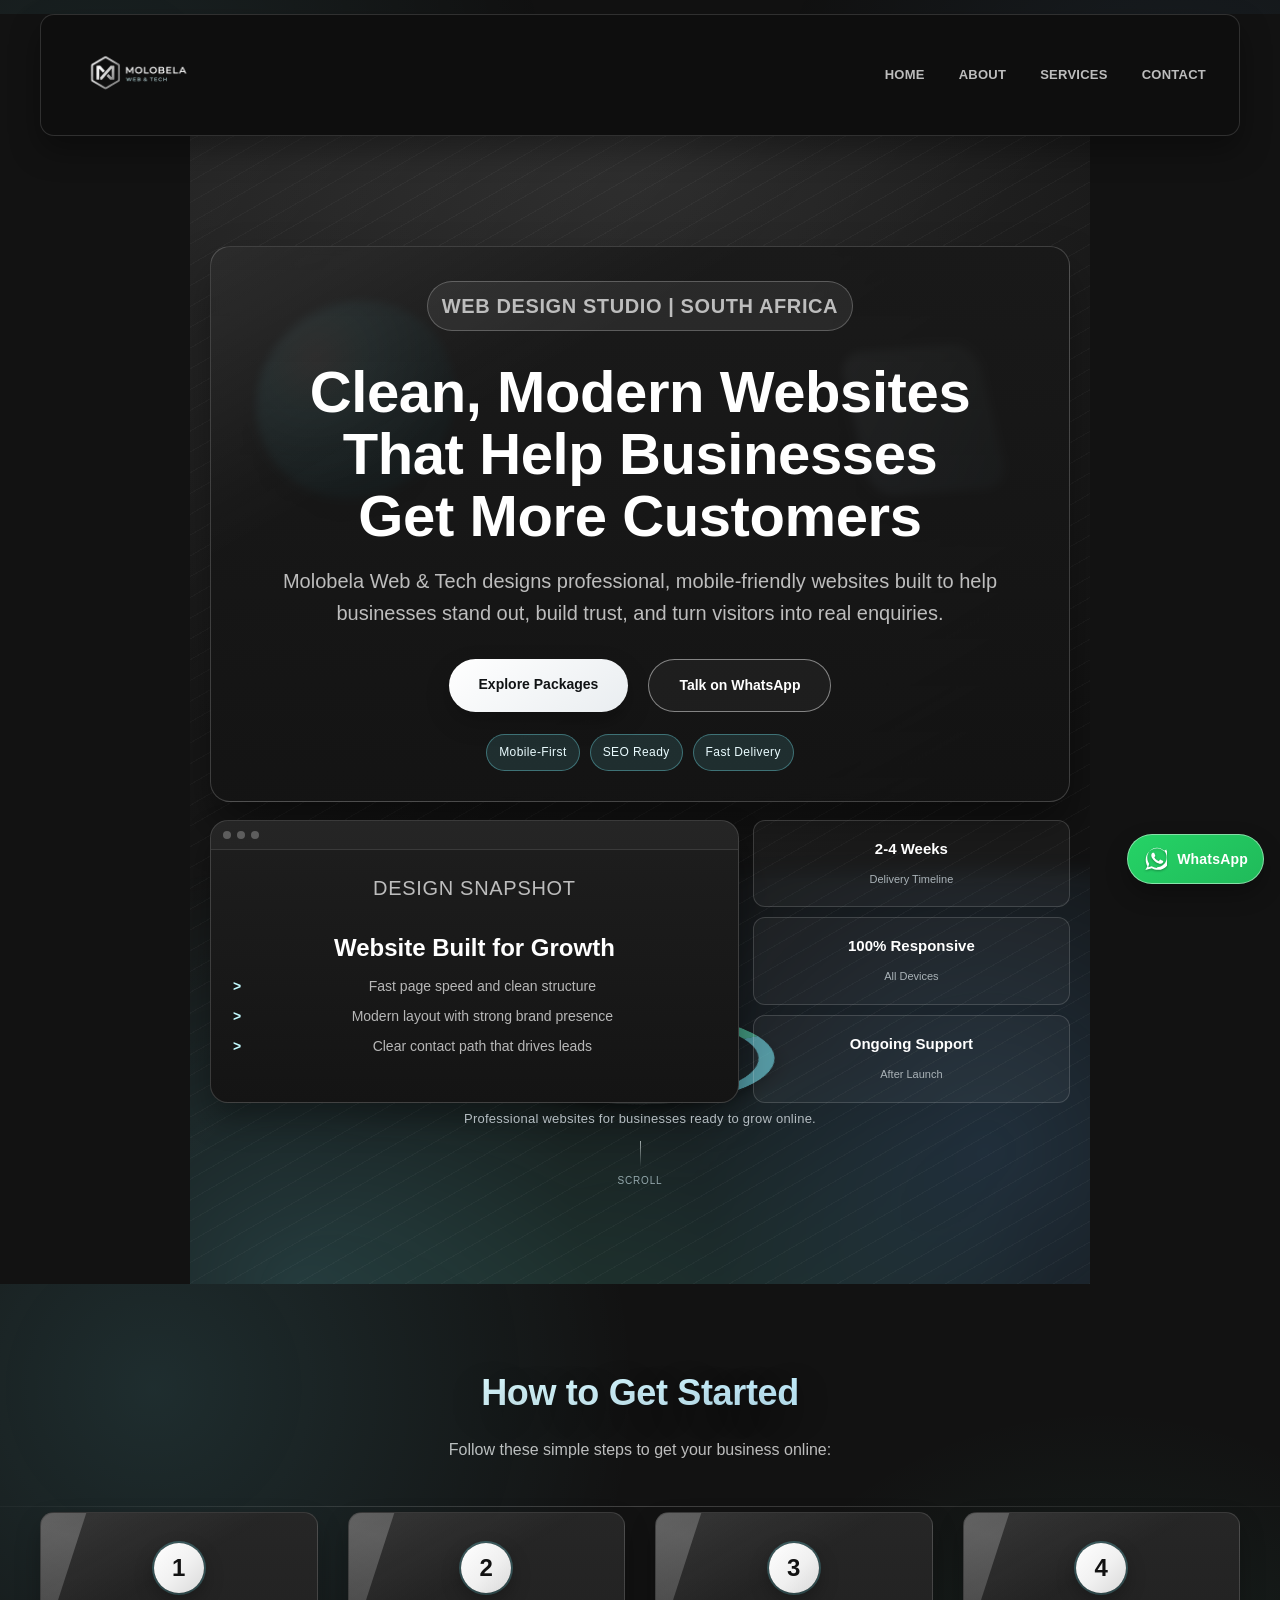
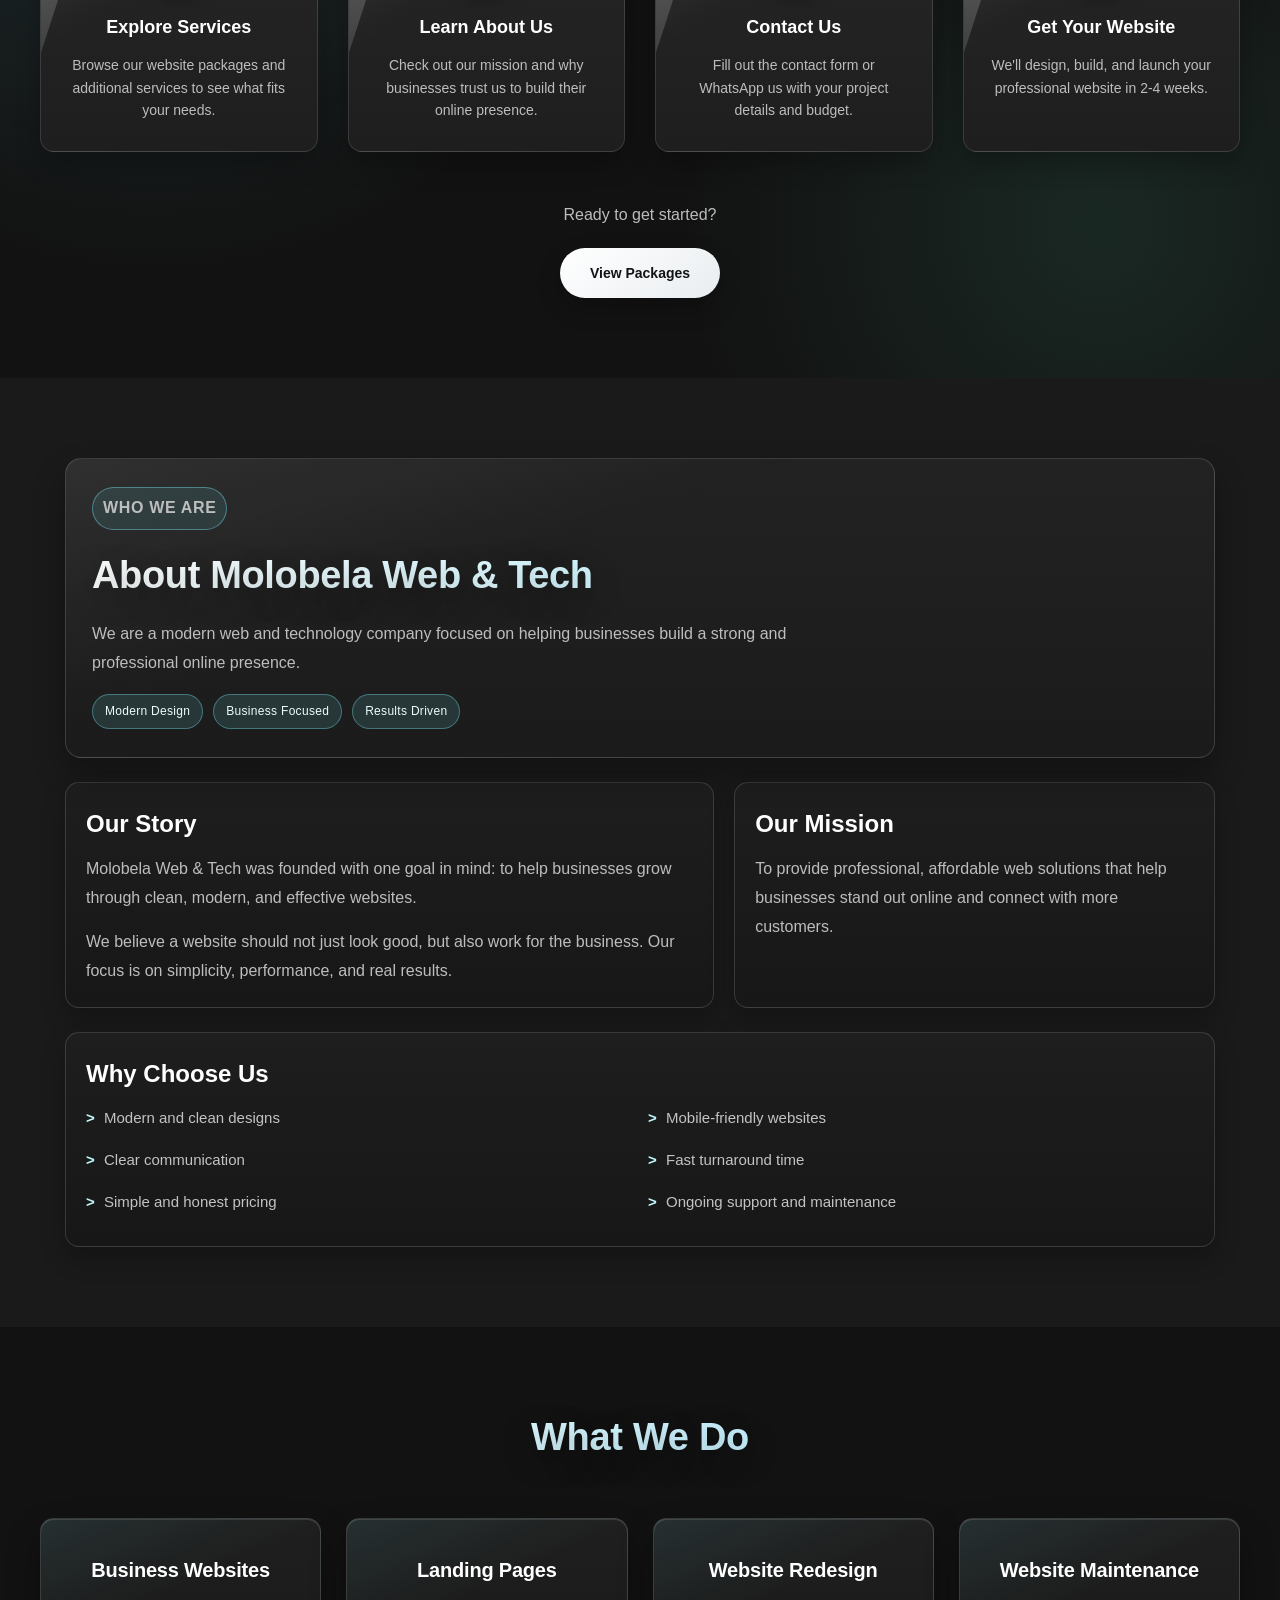
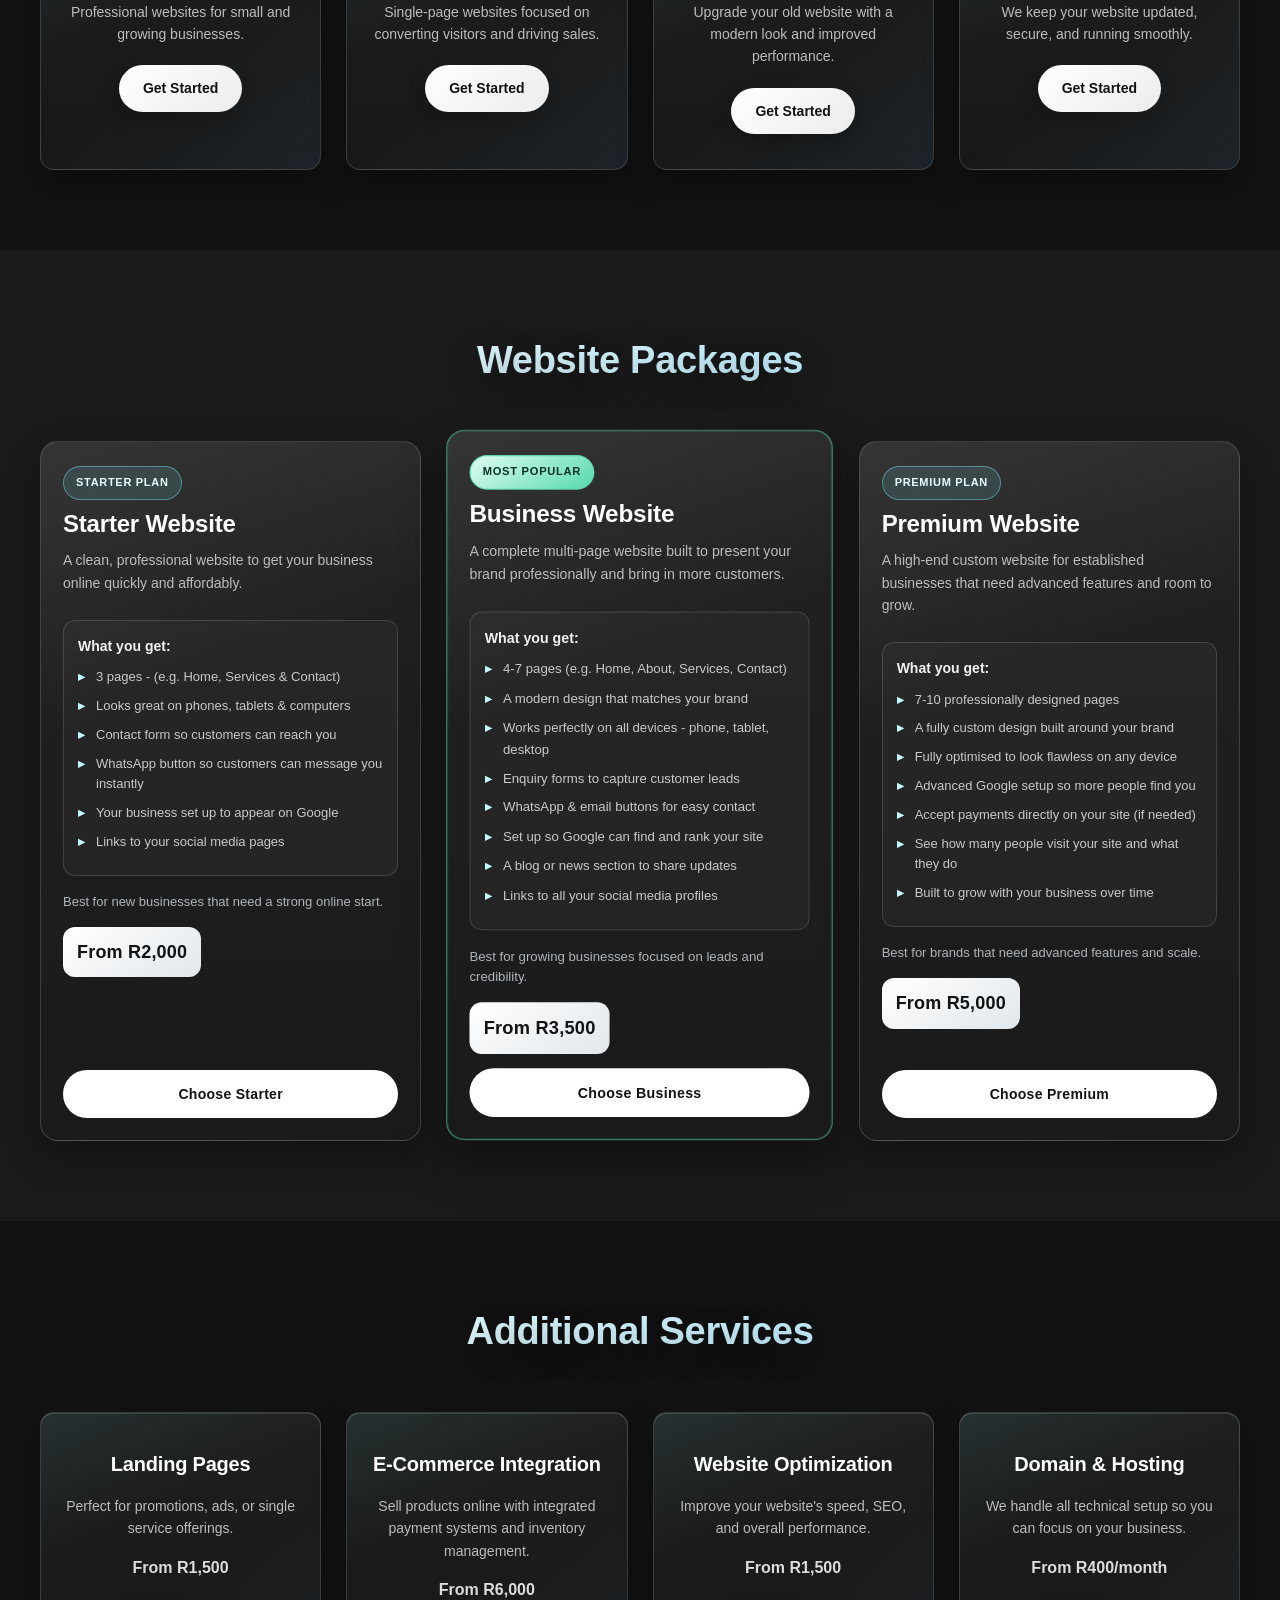
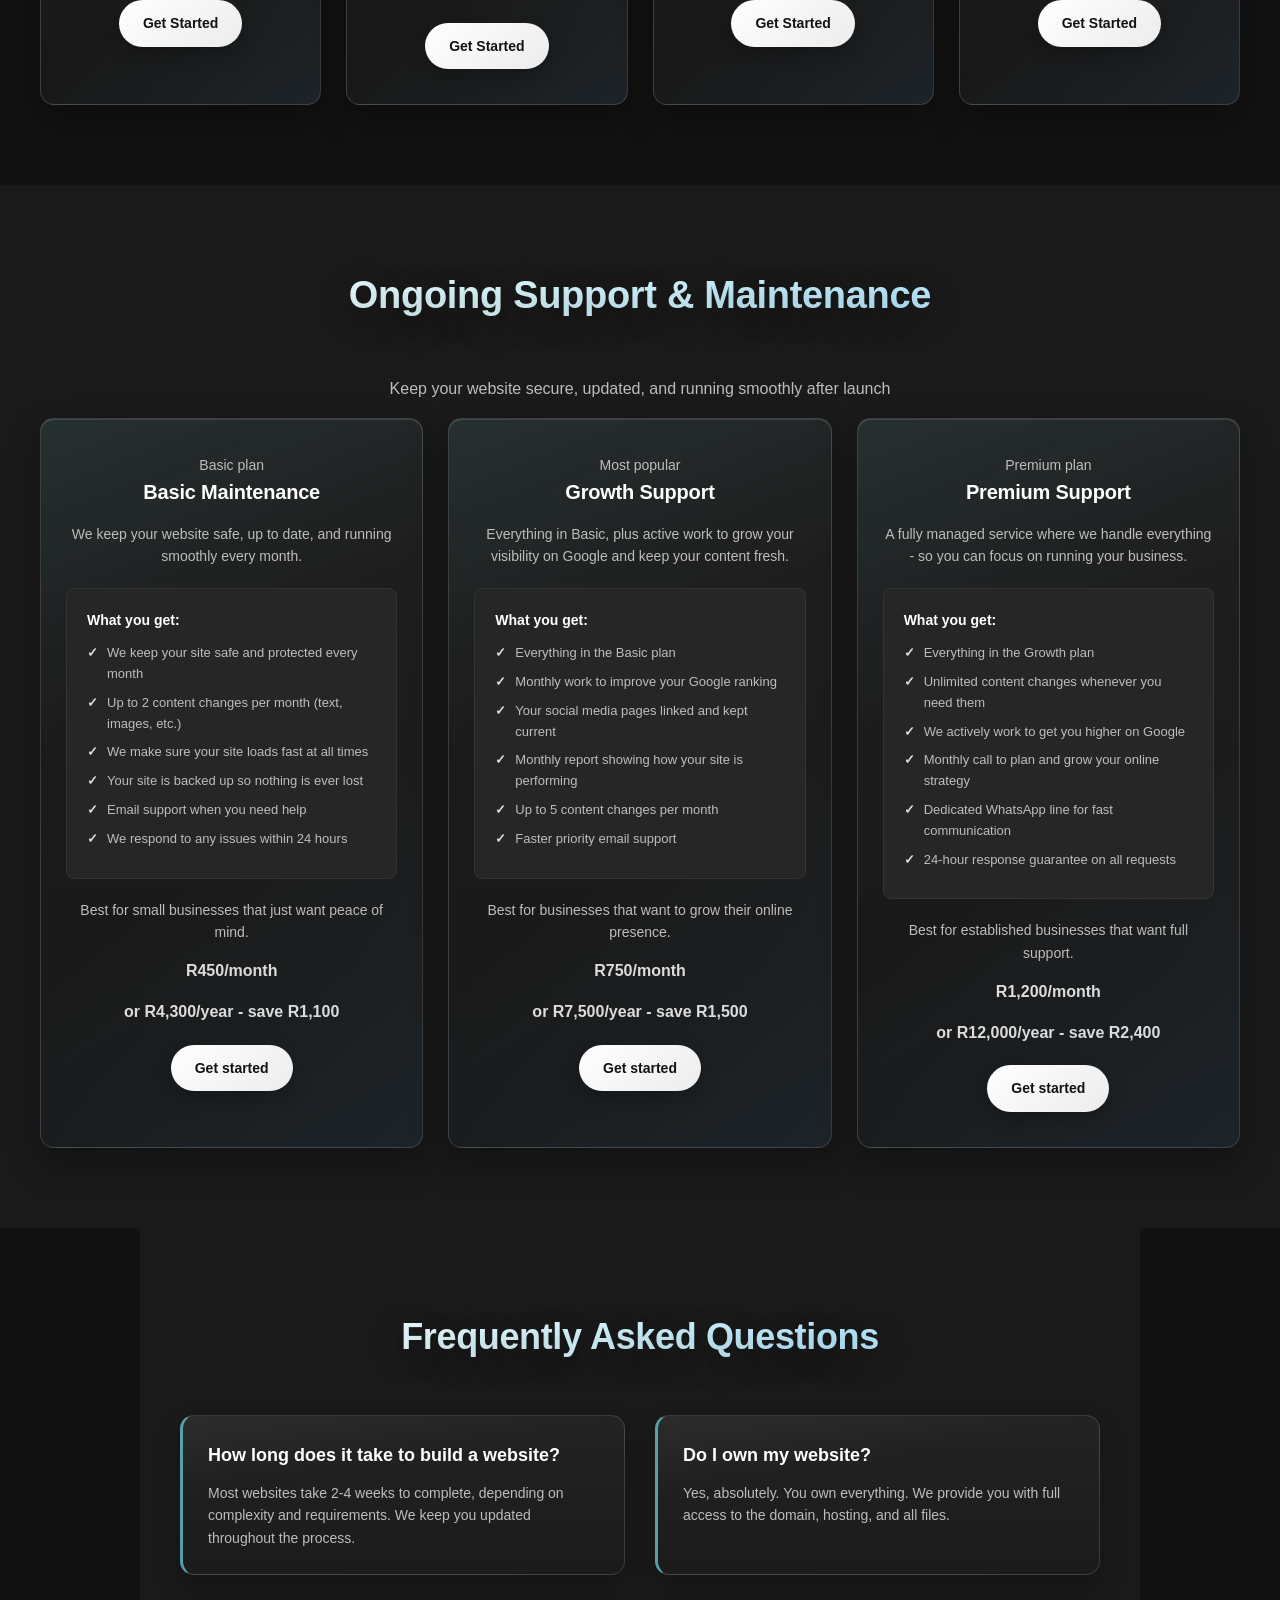
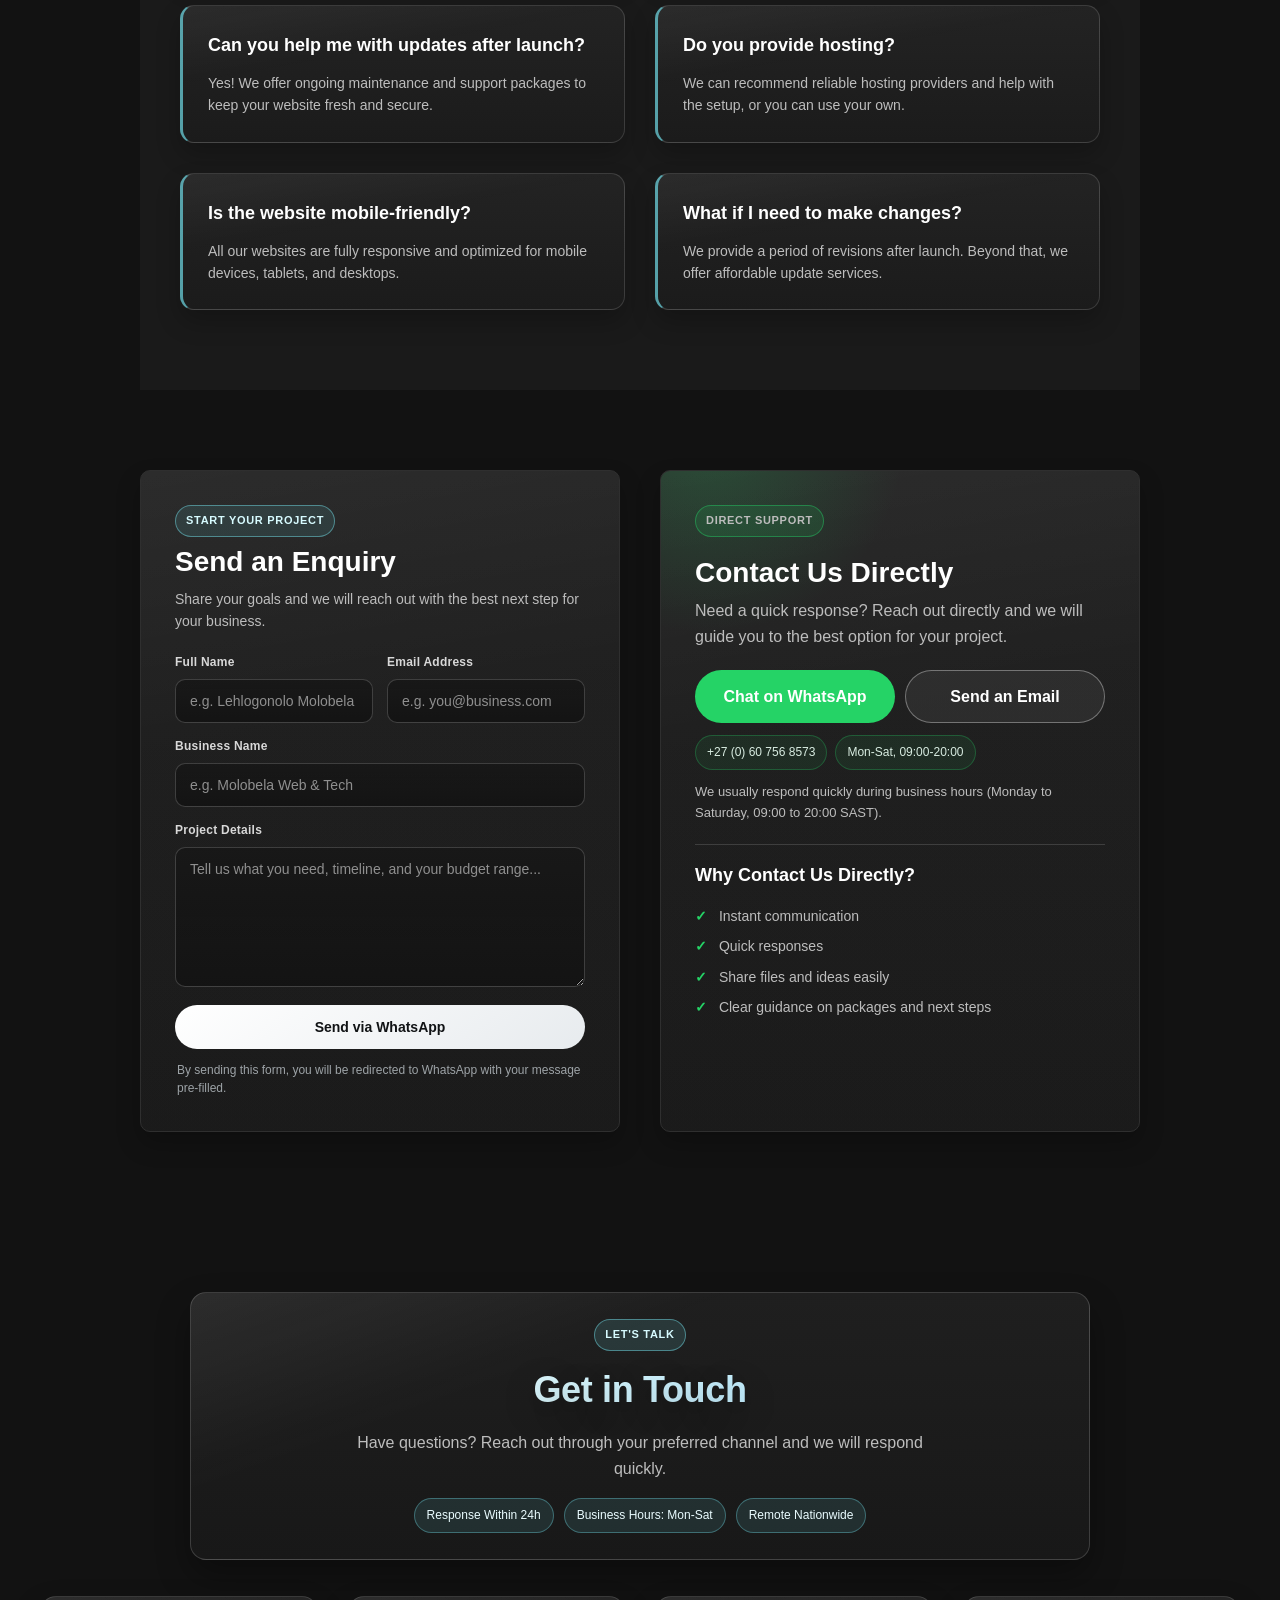
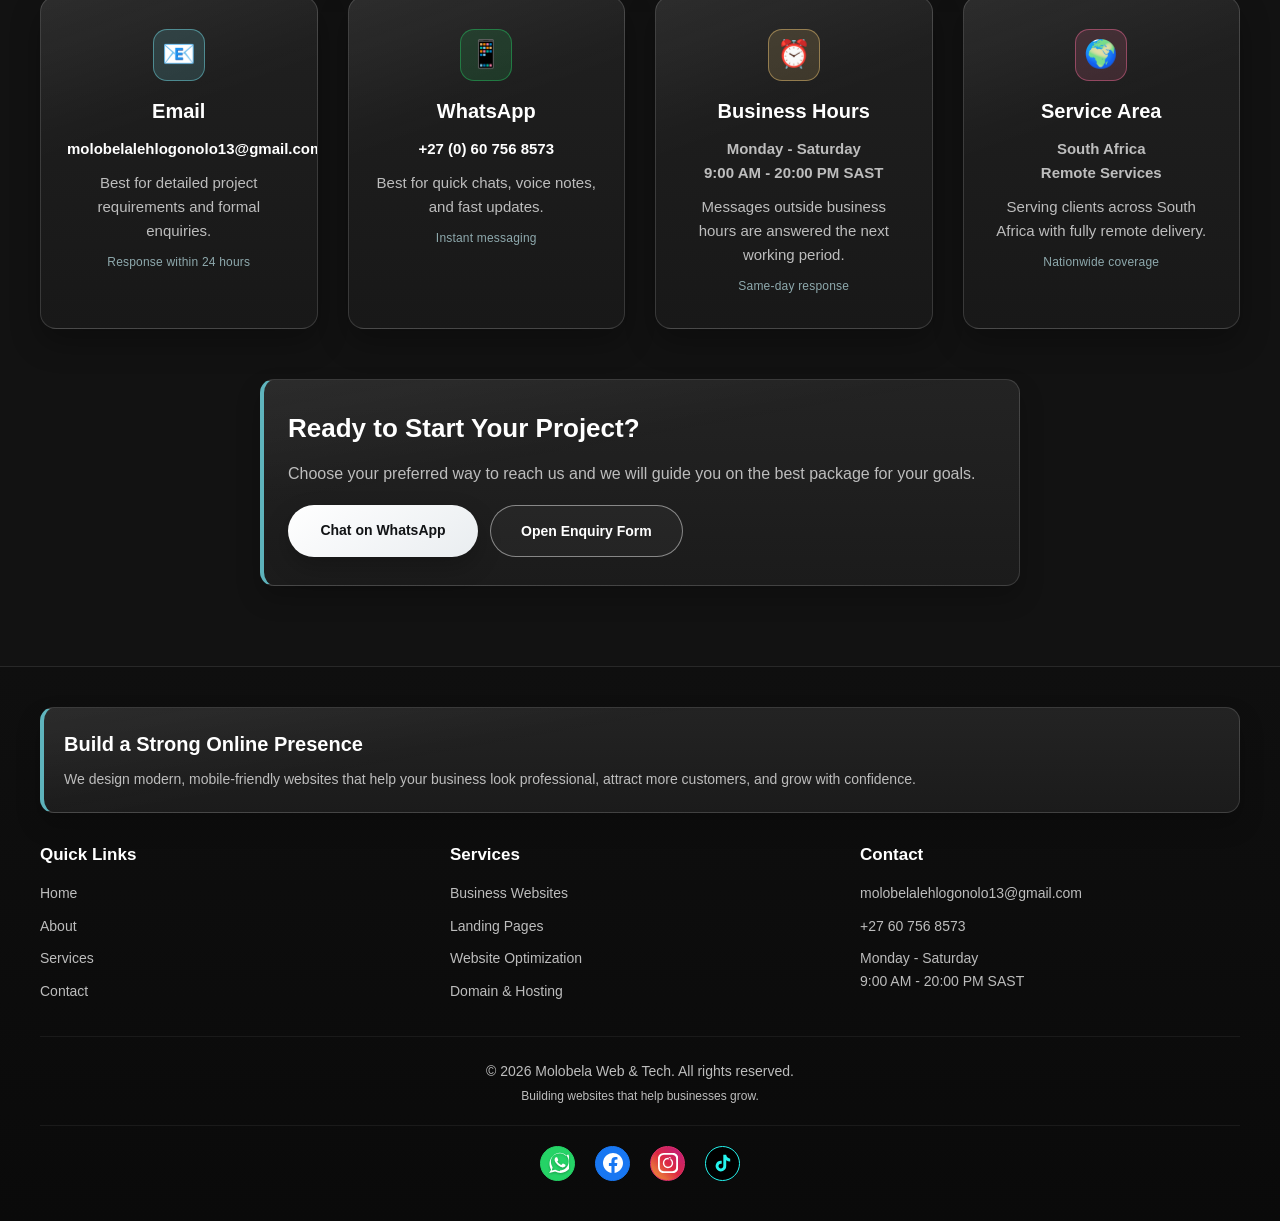
==== commit 8d58caa6: "Change greeting from 'Hello' to 'Goodbye'" ====
--- a/index.html
+++ b/index.html
@@ -2,14 +2,12 @@
 <html lang="en">
 <head>
     <meta charset="UTF-8">
-    <meta http-equiv="Cache-Control" content="no-cache, must-revalidate">
-    <meta http-equiv="Pragma" content="no-cache">
     <meta name="description" content="Molobela Web & Tech provides fast, modern, and affordable websites for businesses.">
     <meta name="viewport" content="width=device-width, initial-scale=1">
     
         
-        <link rel="preload" href="CSS/style.css?v=20260314" as="style">
-        <link rel="stylesheet" href="CSS/style.css?v=20260314">
+        <link rel="preload" href="CSS/style.css" as="style">
+        <link rel="stylesheet" href="CSS/style.css">
         <link rel="icon" type="image/png" href="Favicon/favicon.png">
         <title>Molobela Web & Tech</title>
         
@@ -275,17 +273,17 @@
                 <p class="plan-badge">Starter Plan</p>
                 <h3>Starter Website</h3>
                 <p>
-                    A clean, professional website ideal for small businesses starting their online presence.
+                    A clean, professional website to get your business online quickly and affordably.
                 </p>
                 <div class="package-features">
-                    <p><strong>What's Included:</strong></p>
+                    <p><strong>What you get:</strong></p>
                     <ul>
-                        <li>Up to 3 core pages (Home, Services, Contact)</li>
-                        <li>Mobile-responsive design for phones and tablets</li>
-                        <li>Contact form for customer enquiries</li>
-                        <li>WhatsApp chat button for quick communication</li>
-                        <li>Basic Google visibility setup</li>
-                        <li>Social media links integrated into the site</li>
+                        <li>3 pages - (e.g. Home, Services &amp; Contact)</li>
+                        <li>Looks great on phones, tablets &amp; computers</li>
+                        <li>Contact form so customers can reach you</li>
+                        <li>WhatsApp button so customers can message you instantly</li>
+                        <li>Your business set up to appear on Google</li>
+                        <li>Links to your social media pages</li>
                         
                     </ul>
                 </div>
@@ -295,22 +293,22 @@
             </div>
 
             <div class="card package-card package-business featured-package">
-                <p class="plan-badge">Most Popular</p>
+                <p class="plan-badge">Most popular</p>
                 <h3>Business Website</h3>
                 <p>
-                    A complete multi-page website built to present your brand professionally and generate enquiries.
+                    A complete multi-page website built to present your brand professionally and bring in more customers.
                 </p>
                 <div class="package-features">
-                    <p><strong>What's Included:</strong></p>
+                    <p><strong>What you get:</strong></p>
                     <ul>
-                        <li>Up to 4-7 pages (e.g., Home, About, Services, Contact)</li>
-                        <li>Modern, business-focused design</li>
-                        <li>Fully responsive across all devices</li>
-                        <li>Enquiry forms to capture leads</li>
-                        <li>WhatsApp and email contact options</li>
-                        <li>On-page SEO setup for better Google ranking</li>
-                        <li>Blog or news/updates section</li>
-                        <li>Social media integration</li>
+                        <li>4-7 pages (e.g. Home, About, Services, Contact)</li>
+                        <li>A modern design that matches your brand</li>
+                        <li>Works perfectly on all devices - phone, tablet, desktop</li>
+                        <li>Enquiry forms to capture customer leads</li>
+                        <li>WhatsApp &amp; email buttons for easy contact</li>
+                        <li>Set up so Google can find and rank your site</li>
+                        <li>A blog or news section to share updates</li>
+                        <li>Links to all your social media profiles</li>
                         
                     </ul>
                 </div>
@@ -320,22 +318,21 @@
             </div>
 
             <div class="card package-card package-premium">
-                <p class="plan-badge">Premium Plan</p>
+                <p class="plan-badge">Premium plan</p>
                 <h3>Premium Website</h3>
                 <p>
-                    A high-end custom website for established businesses that need advanced features and room to scale.
+                    A high-end custom website for established businesses that need advanced features and room to grow.
                 </p>
                 <div class="package-features">
-                    <p><strong>What's Included:</strong></p>
+                    <p><strong>What you get:</strong></p>
                     <ul>
                         <li>7-10 professionally designed pages</li>
-                        <li>Custom premium design tailored to your brand</li>
-                        <li>Advanced mobile and tablet optimisation</li>
-                        <li>Enhanced SEO setup for stronger search visibility</li>
-                        <li>Online payment integration (if required)</li>
-                        <li>Visitor analytics and performance insights</li>
-                        <li>Blog and content management capability</li>
-                        <li>Built to scale as your business grows</li>
+                        <li>A fully custom design built around your brand</li>
+                        <li>Fully optimised to look flawless on any device</li>
+                        <li>Advanced Google setup so more people find you</li>
+                        <li>Accept payments directly on your site (if needed)</li>
+                        <li>See how many people visit your site and what they do</li>
+                        <li>Built to grow with your business over time</li>
                         
                         
                     </ul>
@@ -362,21 +359,21 @@
             <div class="card">
                 <h3>E-Commerce Integration</h3>
                 <p>Sell products online with integrated payment systems and inventory management.</p>
-                <p class="price"><strong>From R5,000</strong></p>
+                <p class="price"><strong>From R6,000</strong></p>
                 <a href="#contact" class="card-btn">Get Started</a>
             </div>
 
             <div class="card">
                 <h3>Website Optimization</h3>
                 <p>Improve your website's speed, SEO, and overall performance.</p>
-                <p class="price"><strong>From R1,800</strong></p>
+                <p class="price"><strong>From R1,500</strong></p>
                 <a href="#contact" class="card-btn">Get Started</a>
             </div>
 
             <div class="card">
                 <h3>Domain & Hosting</h3>
                 <p>We handle all technical setup so you can focus on your business.</p>
-                <p class="price"><strong>From R1,200/year</strong></p>
+                <p class="price"><strong>From R400/month</strong></p>
                 <a href="#contact" class="card-btn">Get Started</a>
             </div>
         </div>
@@ -389,57 +386,66 @@
 
         <div class="service-cards">
             <div class="card">
+                <p class="plan-badge">Basic plan</p>
                 <h3>Basic Maintenance</h3>
-                <p>Monthly updates, security patches, and technical support for your website.</p>
+                <p>We keep your website safe, up to date, and running smoothly every month.</p>
                 <div class="package-features">
-                    <p><strong>What's Included:</strong></p>
+                    <p><strong>What you get:</strong></p>
                     <ul>
-                        <li>Monthly security updates</li>
-                        <li>Content updates (up to 2)</li>
-                        <li>Performance monitoring</li>
-                        <li>Email support</li>
-                        <li>Backup & uptime monitoring</li>
-                        <li>24-hour response time</li>
+                        <li>We keep your site safe and protected every month</li>
+                        <li>Up to 2 content changes per month (text, images, etc.)</li>
+                        <li>We make sure your site loads fast at all times</li>
+                        <li>Your site is backed up so nothing is ever lost</li>
+                        <li>Email support when you need help</li>
+                        <li>We respond to any issues within 24 hours</li>
                     </ul>
                 </div>
-                <p class="price"><strong>R450/month or R4,300/year</strong></p>
-                <a href="#contact" class="card-btn">Get Started</a>
-            </div>
-
-            <div class="card">
+                <p class="plan-note">Best for small businesses that just want peace of mind.</p>
+                <p class="price"><strong>R450/month</strong></p>
+                <p class="price"><strong>or R4,300/year - save R1,100</strong></p>
+                <a href="#contact" class="card-btn">Get started</a>
+            </div>
+
+            <div class="card">
+                <p class="plan-badge">Most popular</p>
                 <h3>Growth Support</h3>
-                <p>Everything in Basic, plus ongoing optimization and marketing support.</p>
+                <p>Everything in Basic, plus active work to grow your visibility on Google and keep your content fresh.</p>
                 <div class="package-features">
-                    <p><strong>What's Included:</strong></p>
+                    <p><strong>What you get:</strong></p>
                     <ul>
-                        <li>All Basic features</li>
-                        <li>Monthly SEO optimization</li>
-                        <li>Social media integration</li>
-                        <li>Analytics reports</li>
-                        <li>Content updates (up to 5)</li>
-                        <li>Priority email support</li>
+                        <li>Everything in the Basic plan</li>
+                        <li>Monthly work to improve your Google ranking</li>
+                        <li>Your social media pages linked and kept current</li>
+                        <li>Monthly report showing how your site is performing</li>
+                        <li>Up to 5 content changes per month</li>
+                        <li>Faster priority email support</li>
                     </ul>
                 </div>
-                <p class="price"><strong>R750/month or R7,500/year</strong></p>
-                <a href="#contact" class="card-btn">Get Started</a>
-            </div>
-
-            <div class="card">
+                <p class="plan-note">Best for businesses that want to grow their online presence.</p>
+                <p class="price"><strong>R750/month</strong></p>
+                <p class="price"><strong>or R7,500/year - save R1,500</strong></p>
+                <a href="#contact" class="card-btn">Get started</a>
+            </div>
+
+            <div class="card">
+                <p class="plan-badge">Premium plan</p>
                 <h3>Premium Support</h3>
-                <p>Full managed website service with unlimited updates and priority support.</p>
+                <p>A fully managed service where we handle everything - so you can focus on running your business.</p>
                 <div class="package-features">
-                    <p><strong>What's Included:</strong></p>
+                    <p><strong>What you get:</strong></p>
                     <ul>
-                        <li>All Growth features</li>
-                        <li>Unlimited content updates</li>
-                        <li>Advanced SEO strategy</li>
-                        <li>Monthly strategy calls</li>
-                        <li>WhatsApp priority channel</li>
-                        <li>24-hour response guarantee</li>
+                        <li>Everything in the Growth plan</li>
+                        <li>Unlimited content changes whenever you need them</li>
+                        <li>We actively work to get you higher on Google</li>
+                        <li>Monthly call to plan and grow your online strategy</li>
+                        <li>Dedicated WhatsApp line for fast communication</li>
+                        <li>24-hour response guarantee on all requests</li>
                     </ul>
                 </div>
-                <p class="price"><strong>R1,200/month or R12,000/year</strong></p>
-                <a href="#contact" class="card-btn">Get Started</a>
+                <p class="plan-note">Best for established businesses that want full support.</p>
+                <p class="price"><strong>R1,200/month</strong></p>
+                <p class="price"><strong>or R12,000/year - save R2,400</strong></p>
+                <a href="#contact" class="card-btn">Get started</a>
             </div>
         </div>
     </section>
@@ -688,7 +694,7 @@
         </a>
     </div>
 
-    <script src="JavaScript/Contact.js?v=20260314" defer></script>
+    <script src="JavaScript/Contact.js" defer></script>
 
     <script>
         // Hamburger Menu Toggle with ARIA + keyboard support
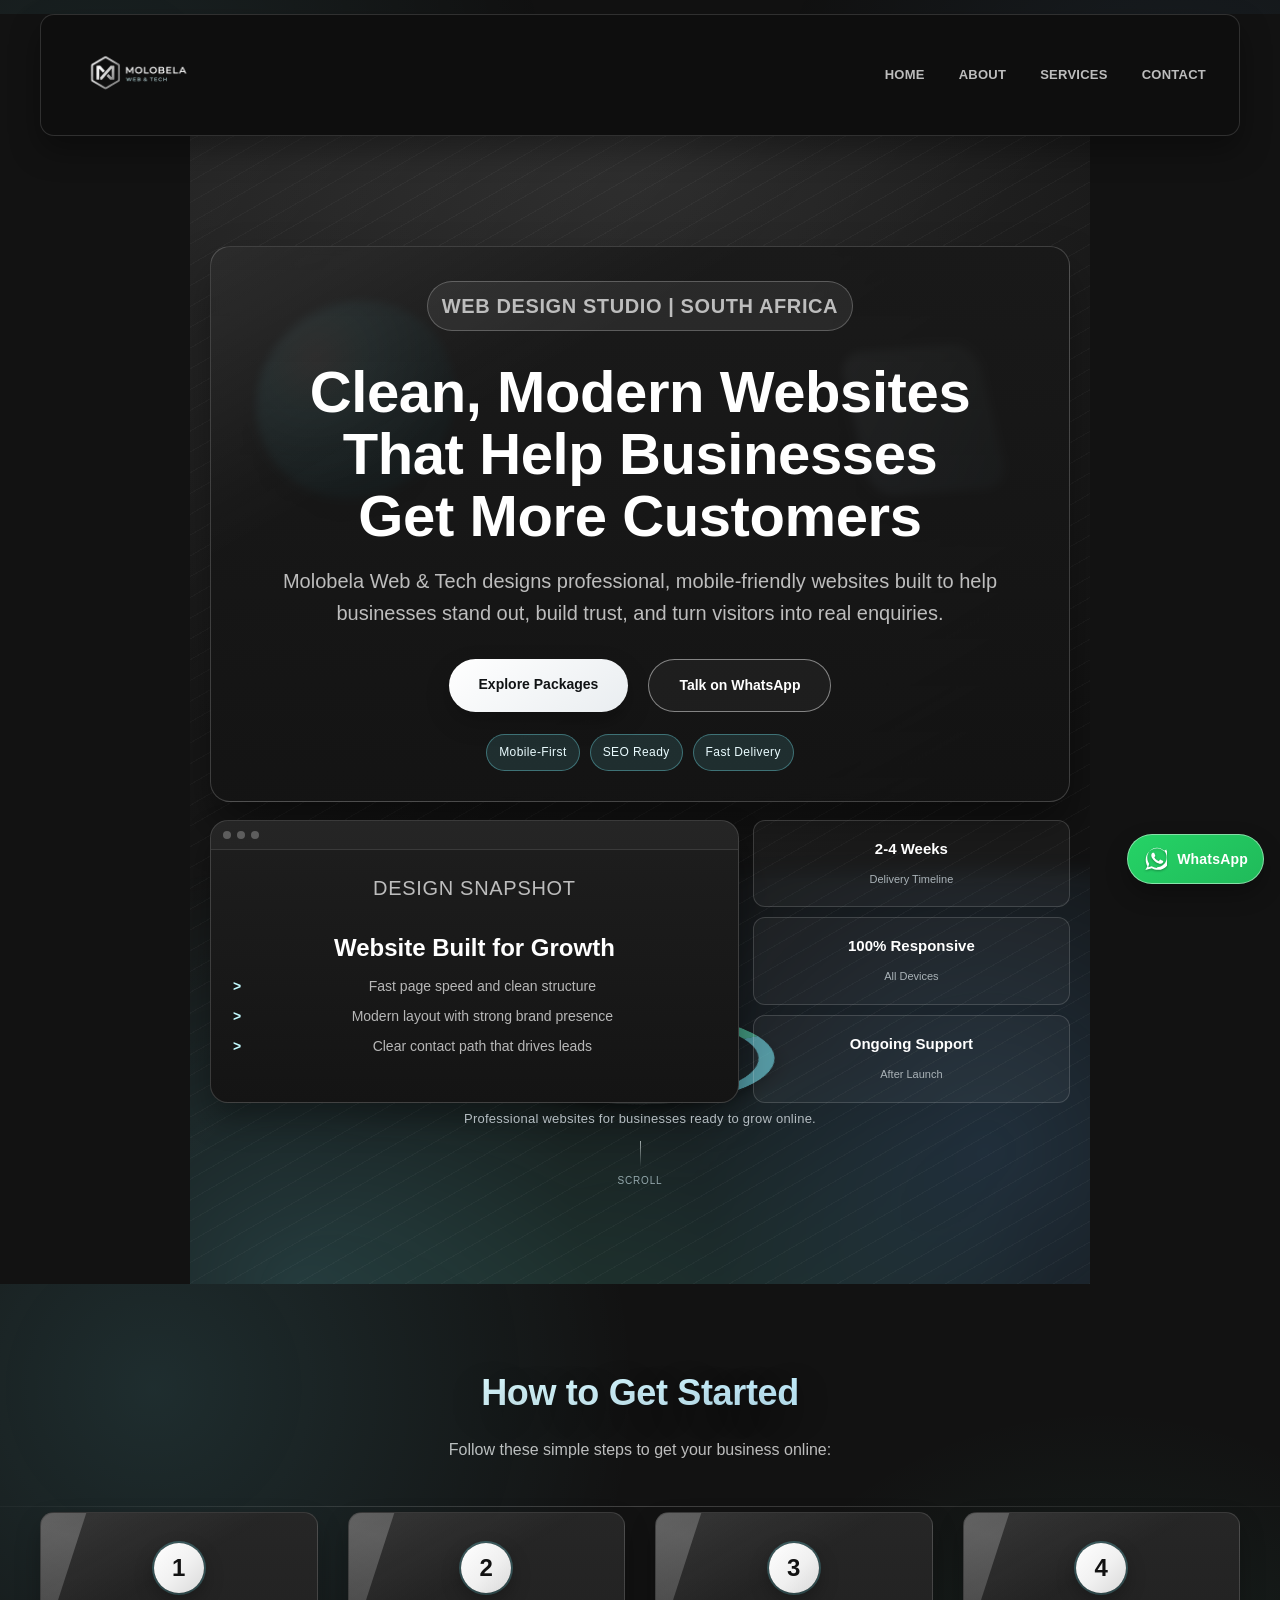
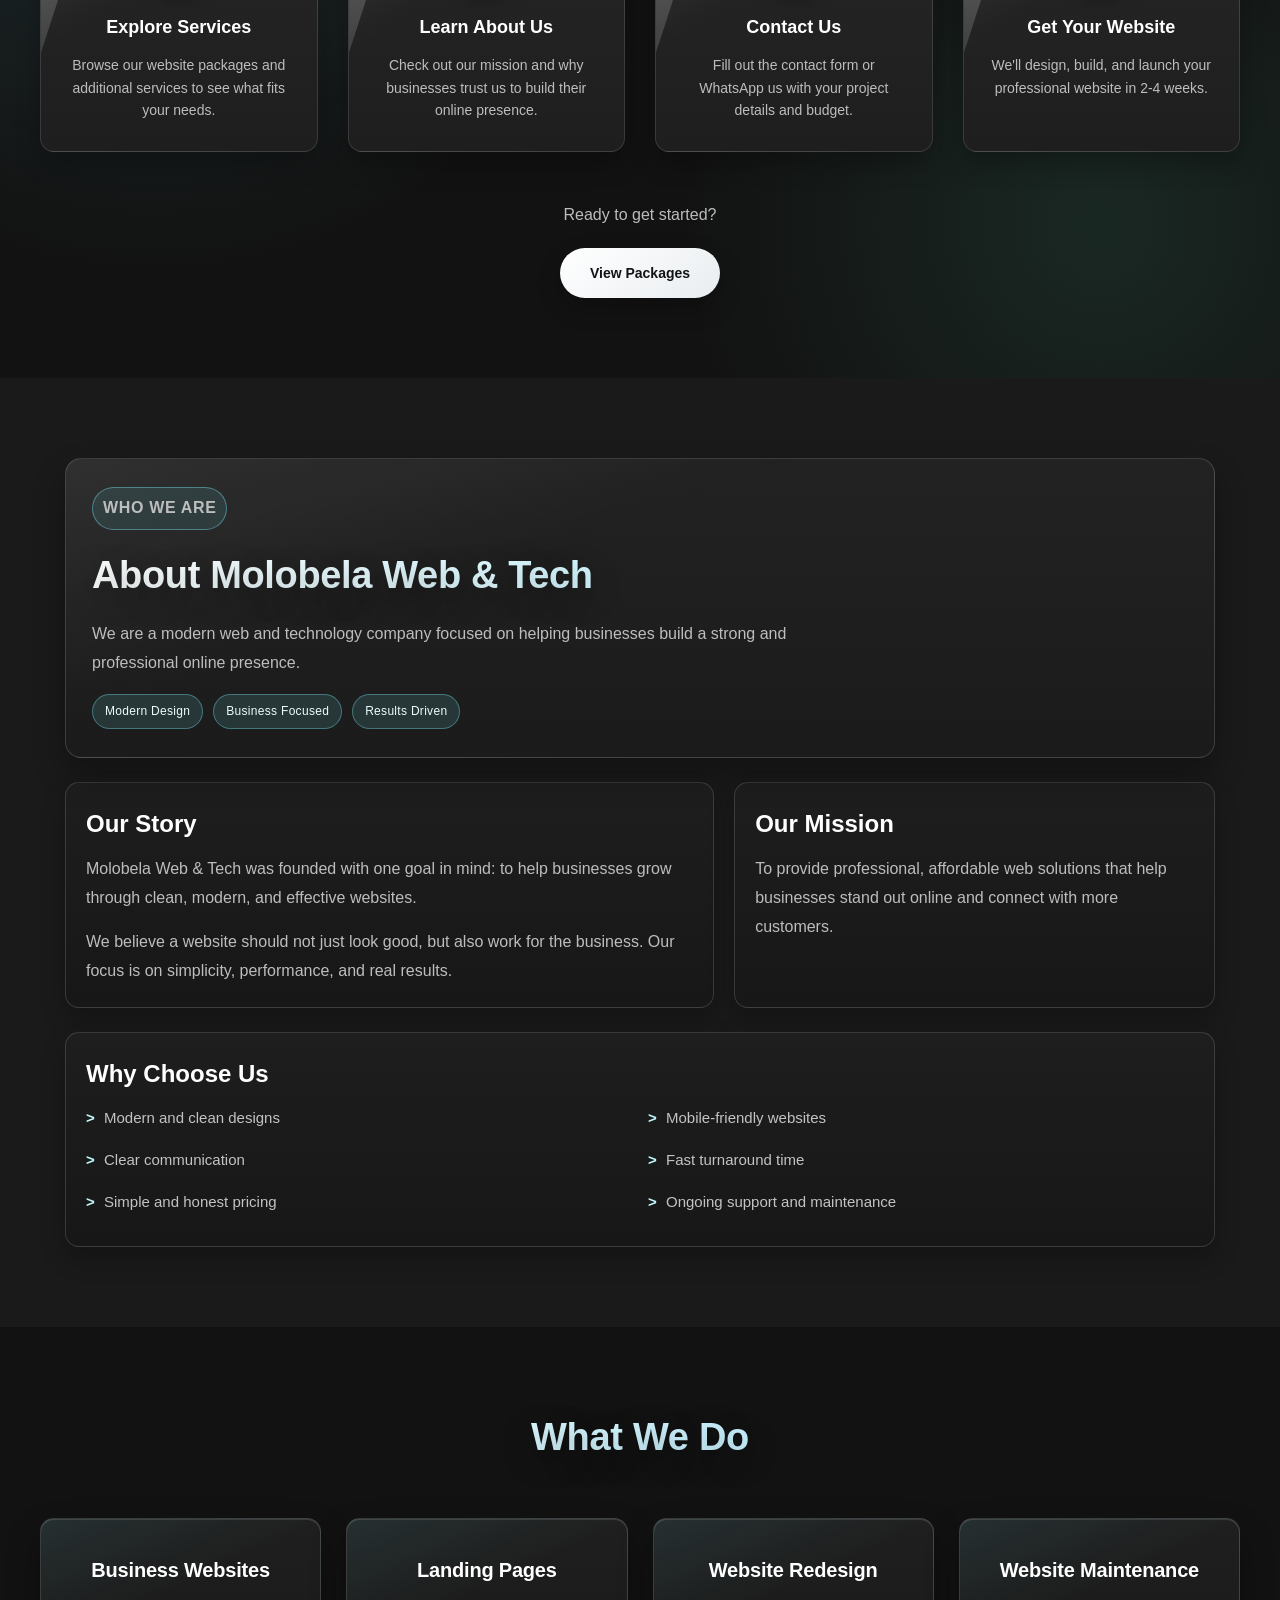
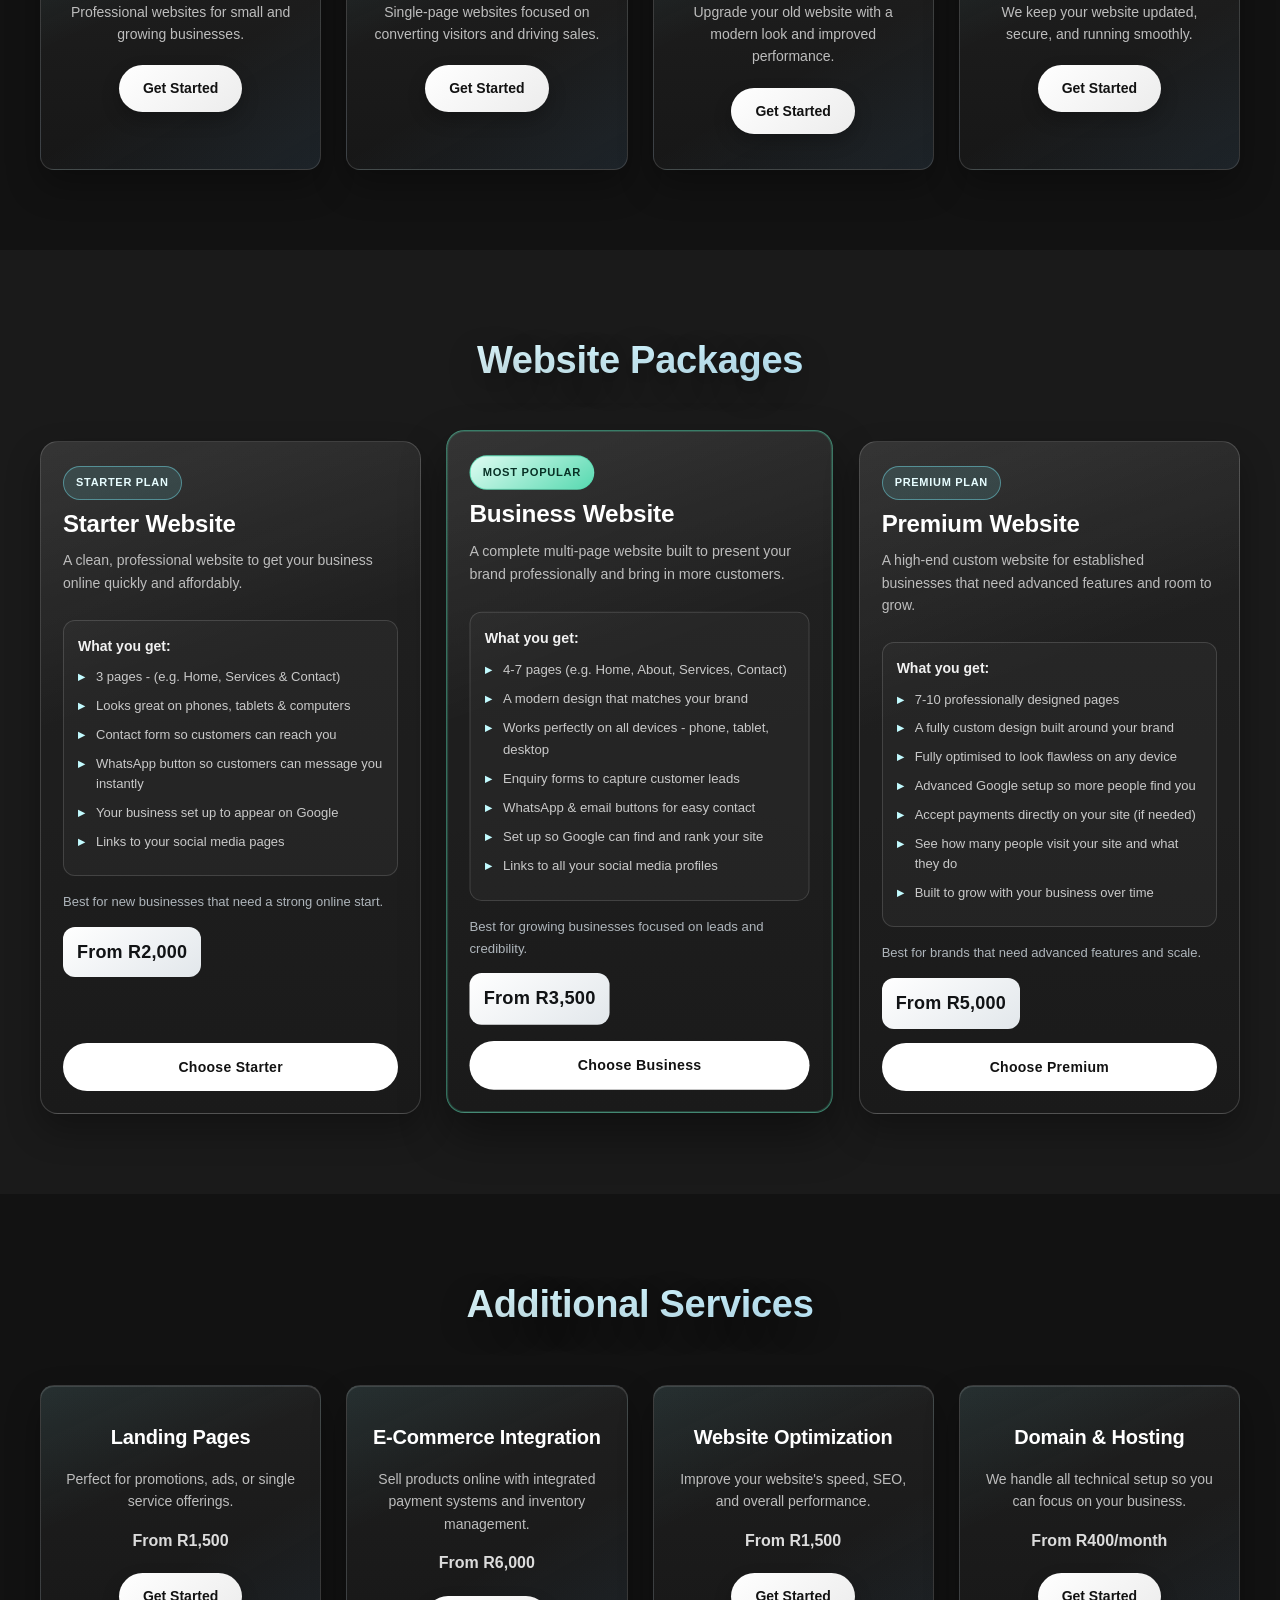
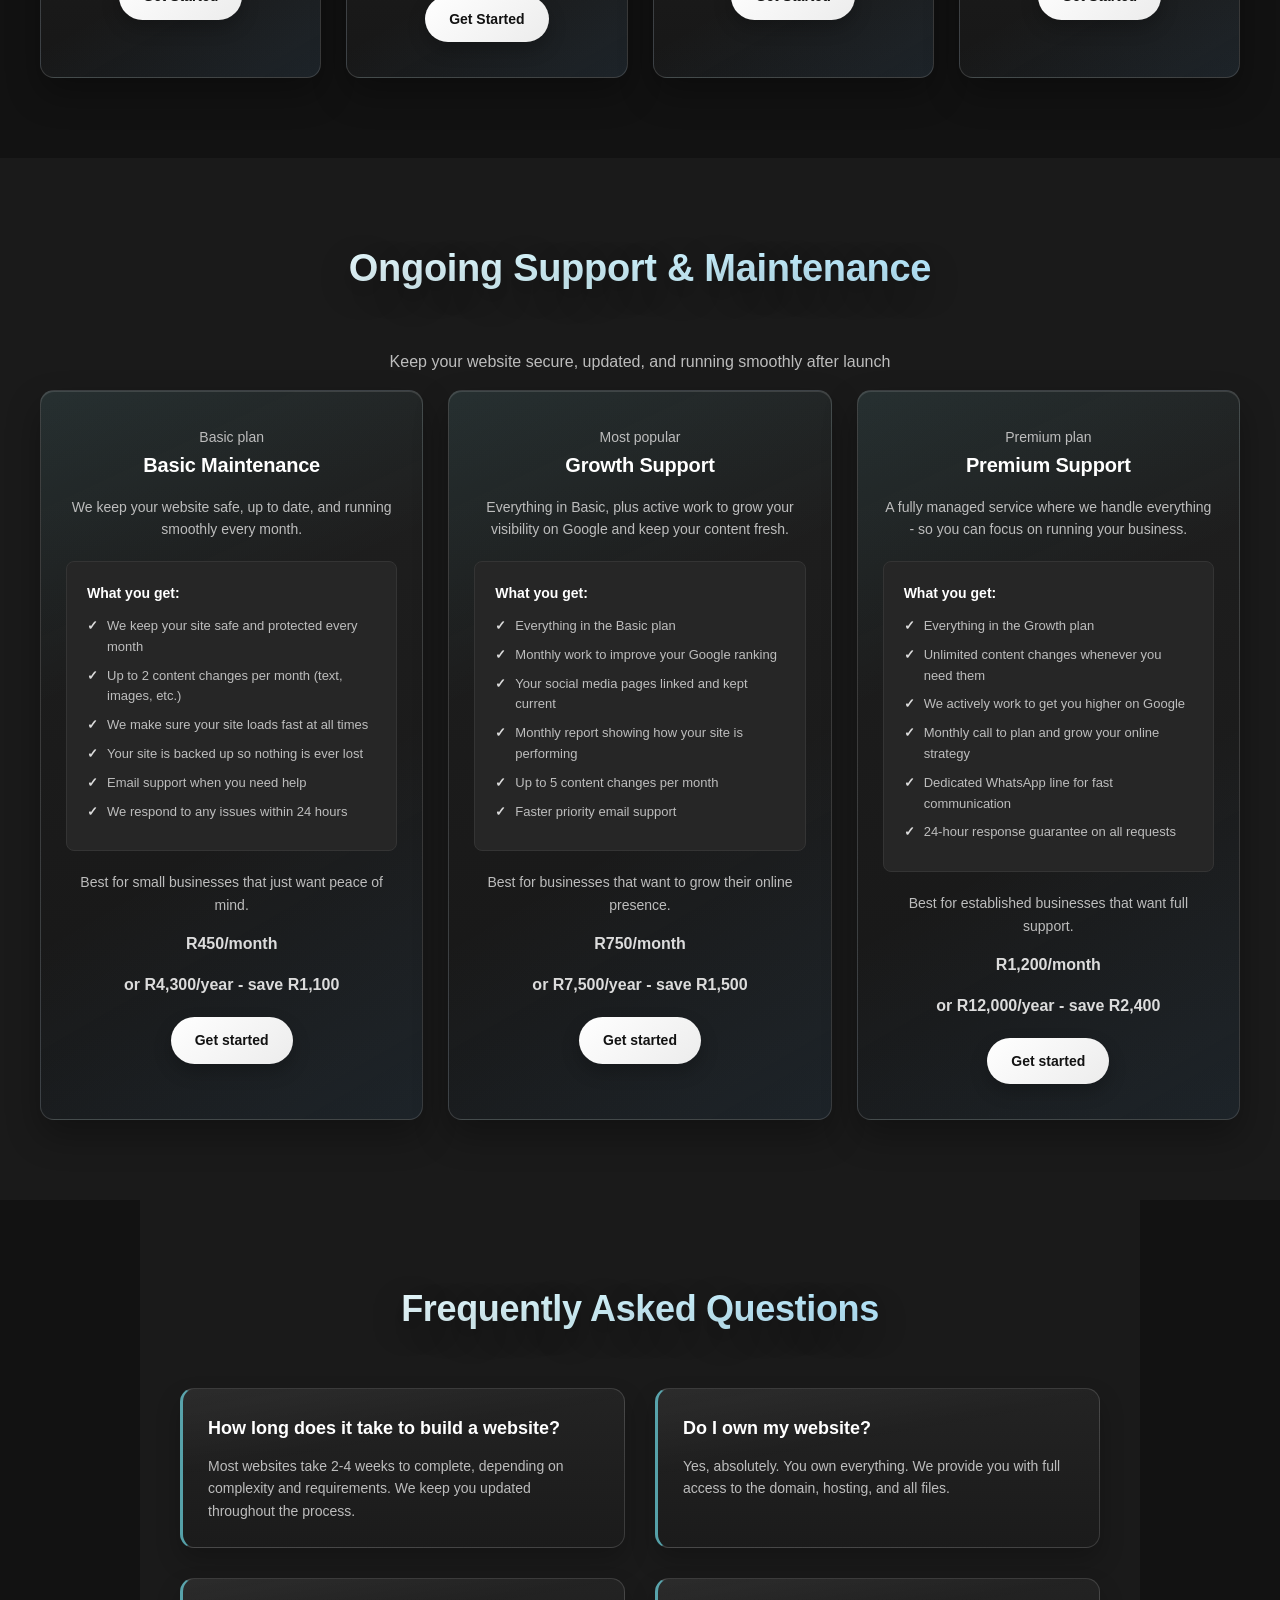
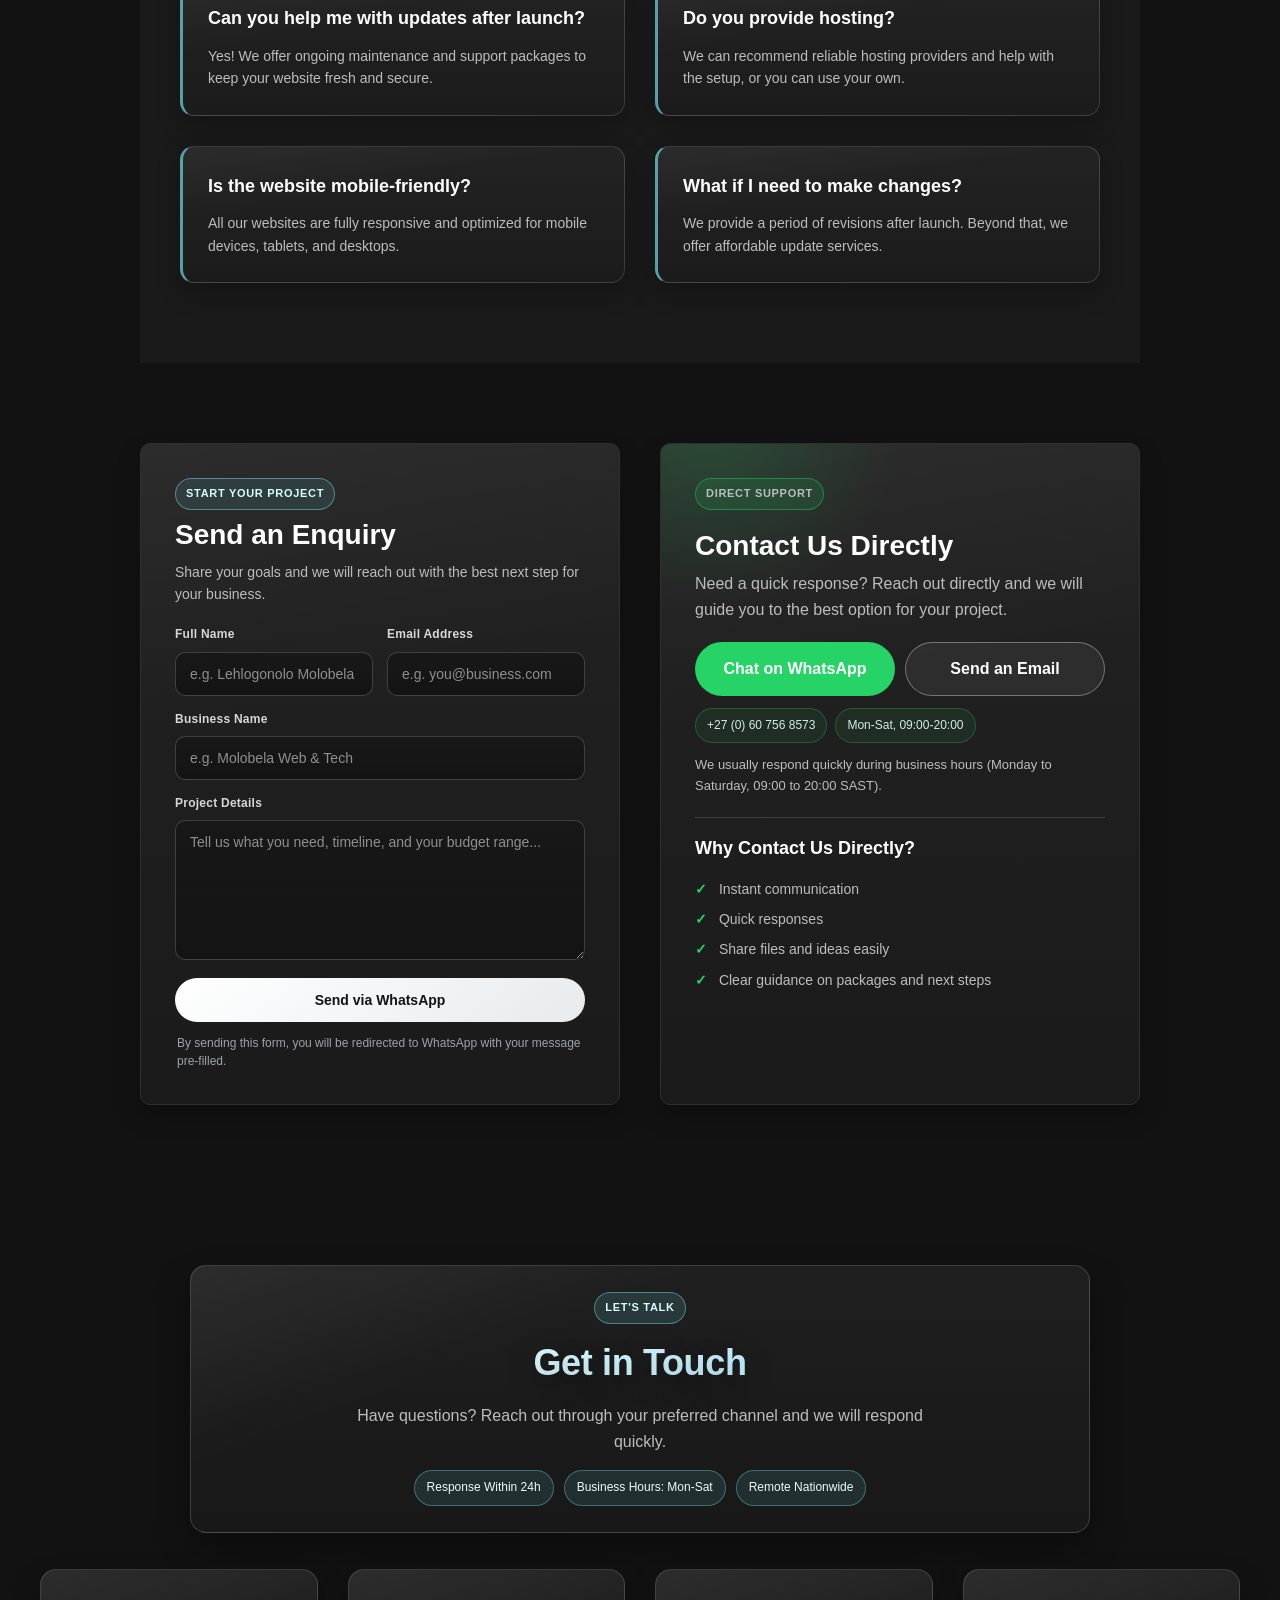
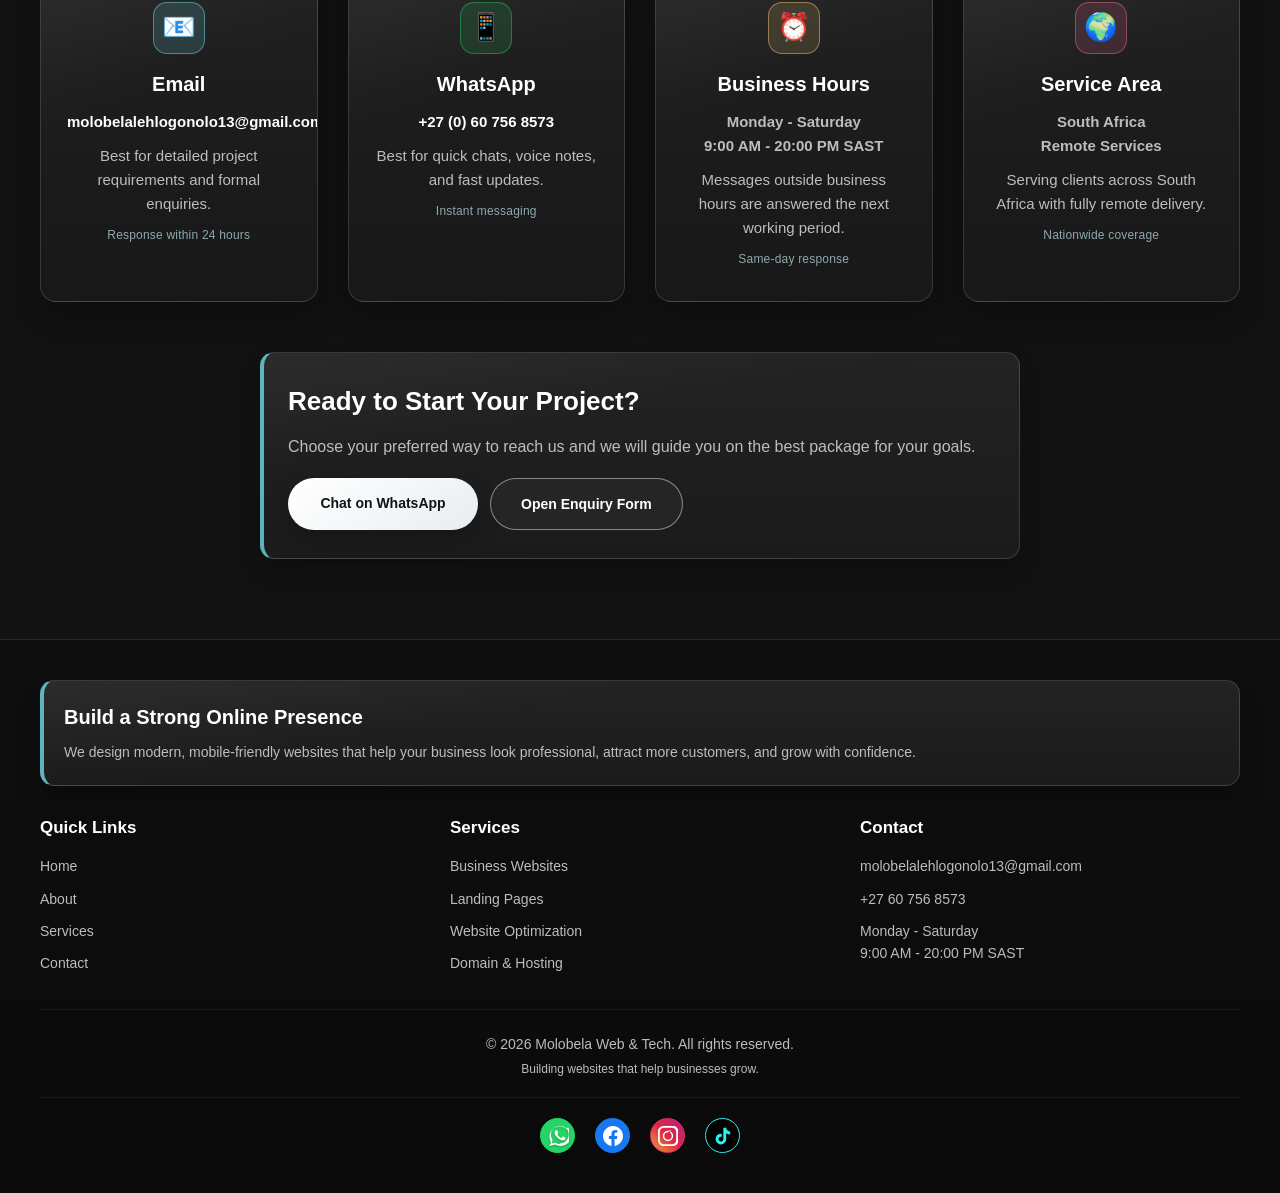
==== commit 6bdfdebe: "Update print statement from 'Hello' to 'Goodbye'" ====
--- a/index.html
+++ b/index.html
@@ -307,7 +307,6 @@
                         <li>Enquiry forms to capture customer leads</li>
                         <li>WhatsApp &amp; email buttons for easy contact</li>
                         <li>Set up so Google can find and rank your site</li>
-                        <li>A blog or news section to share updates</li>
                         <li>Links to all your social media profiles</li>
                         
                     </ul>
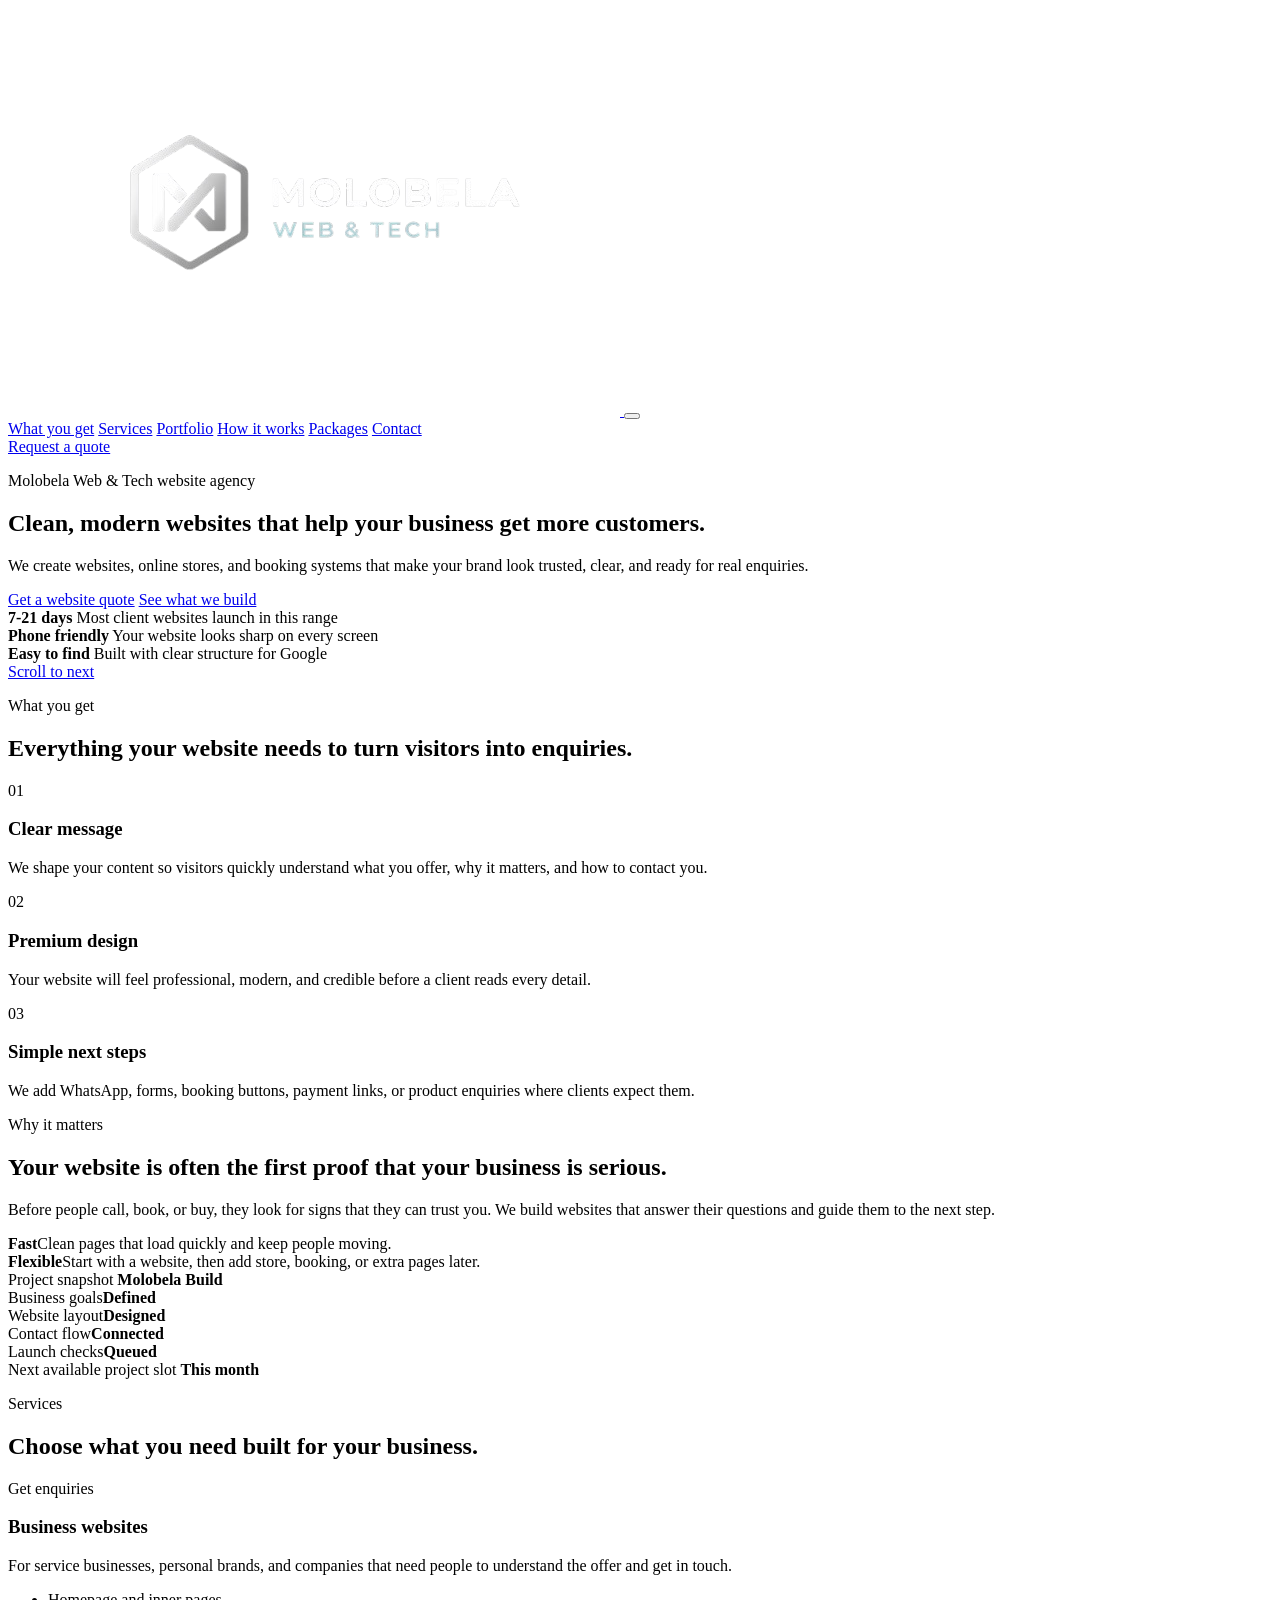
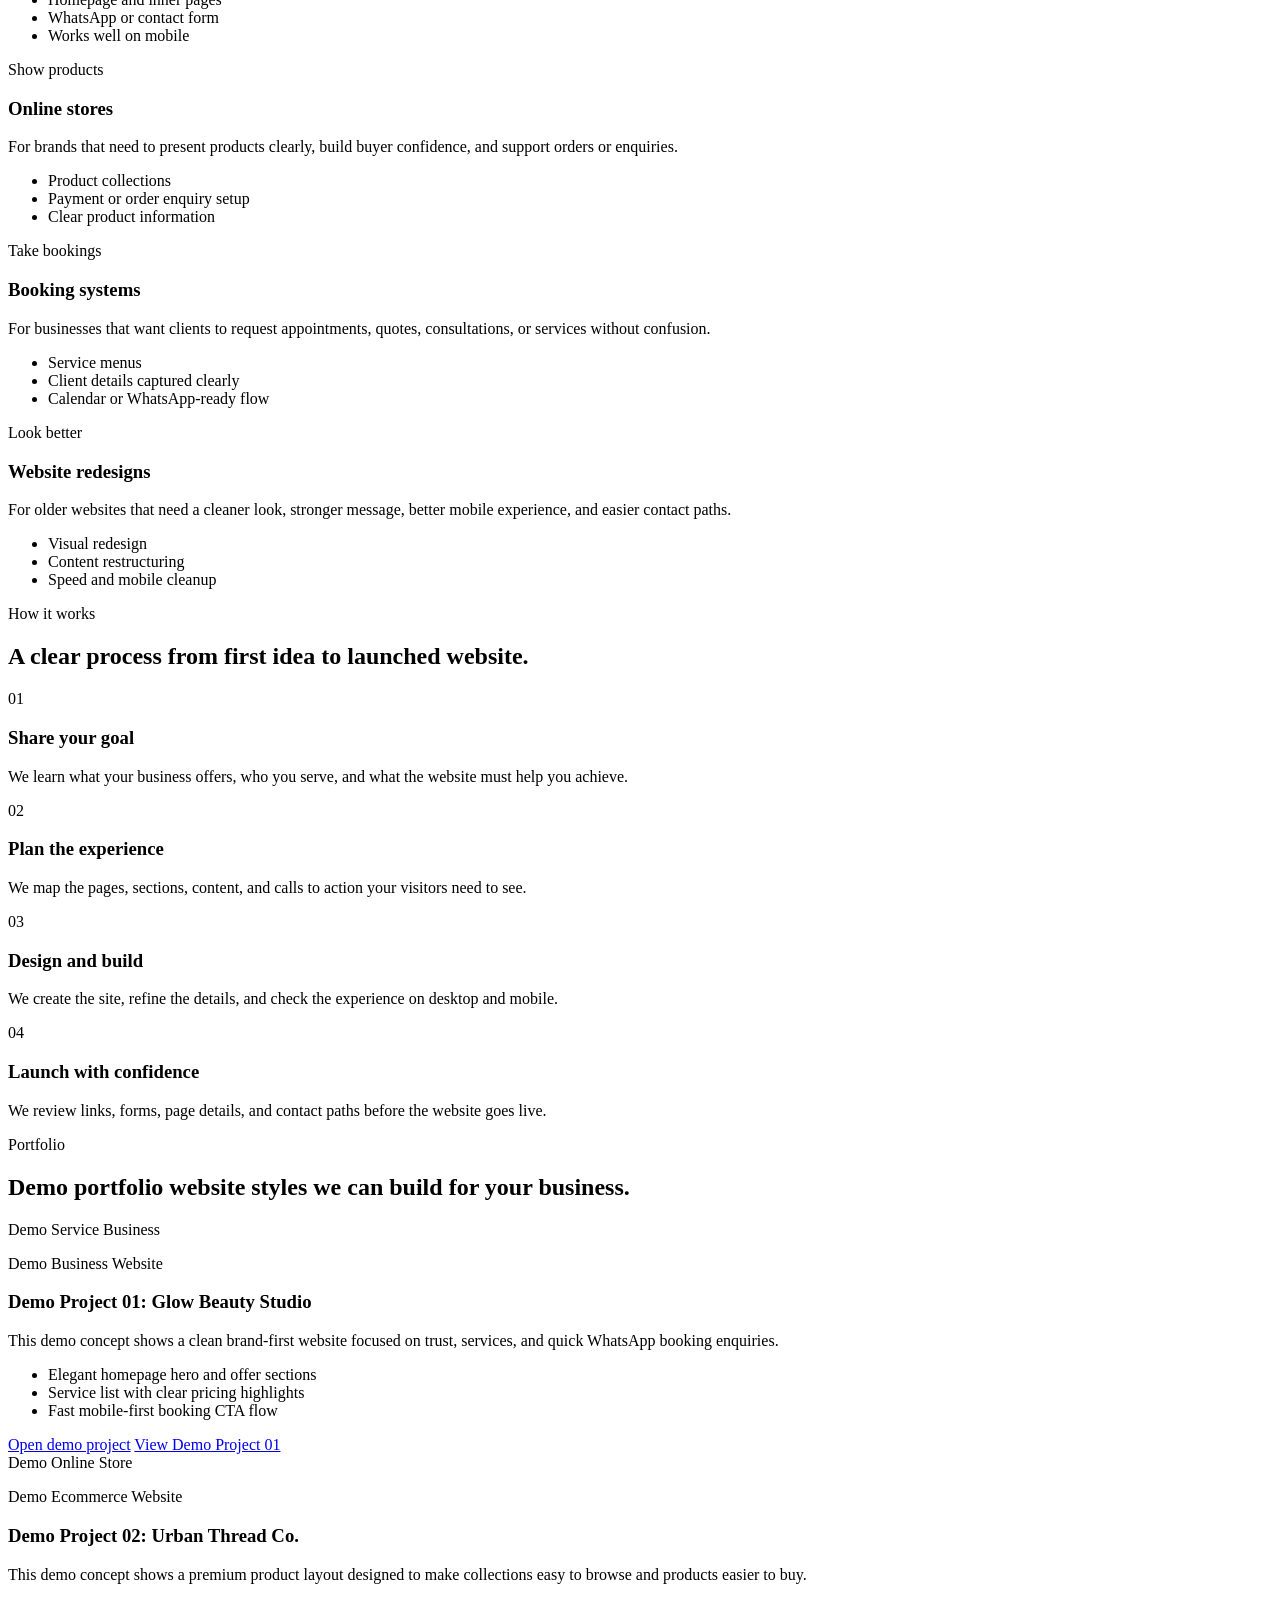
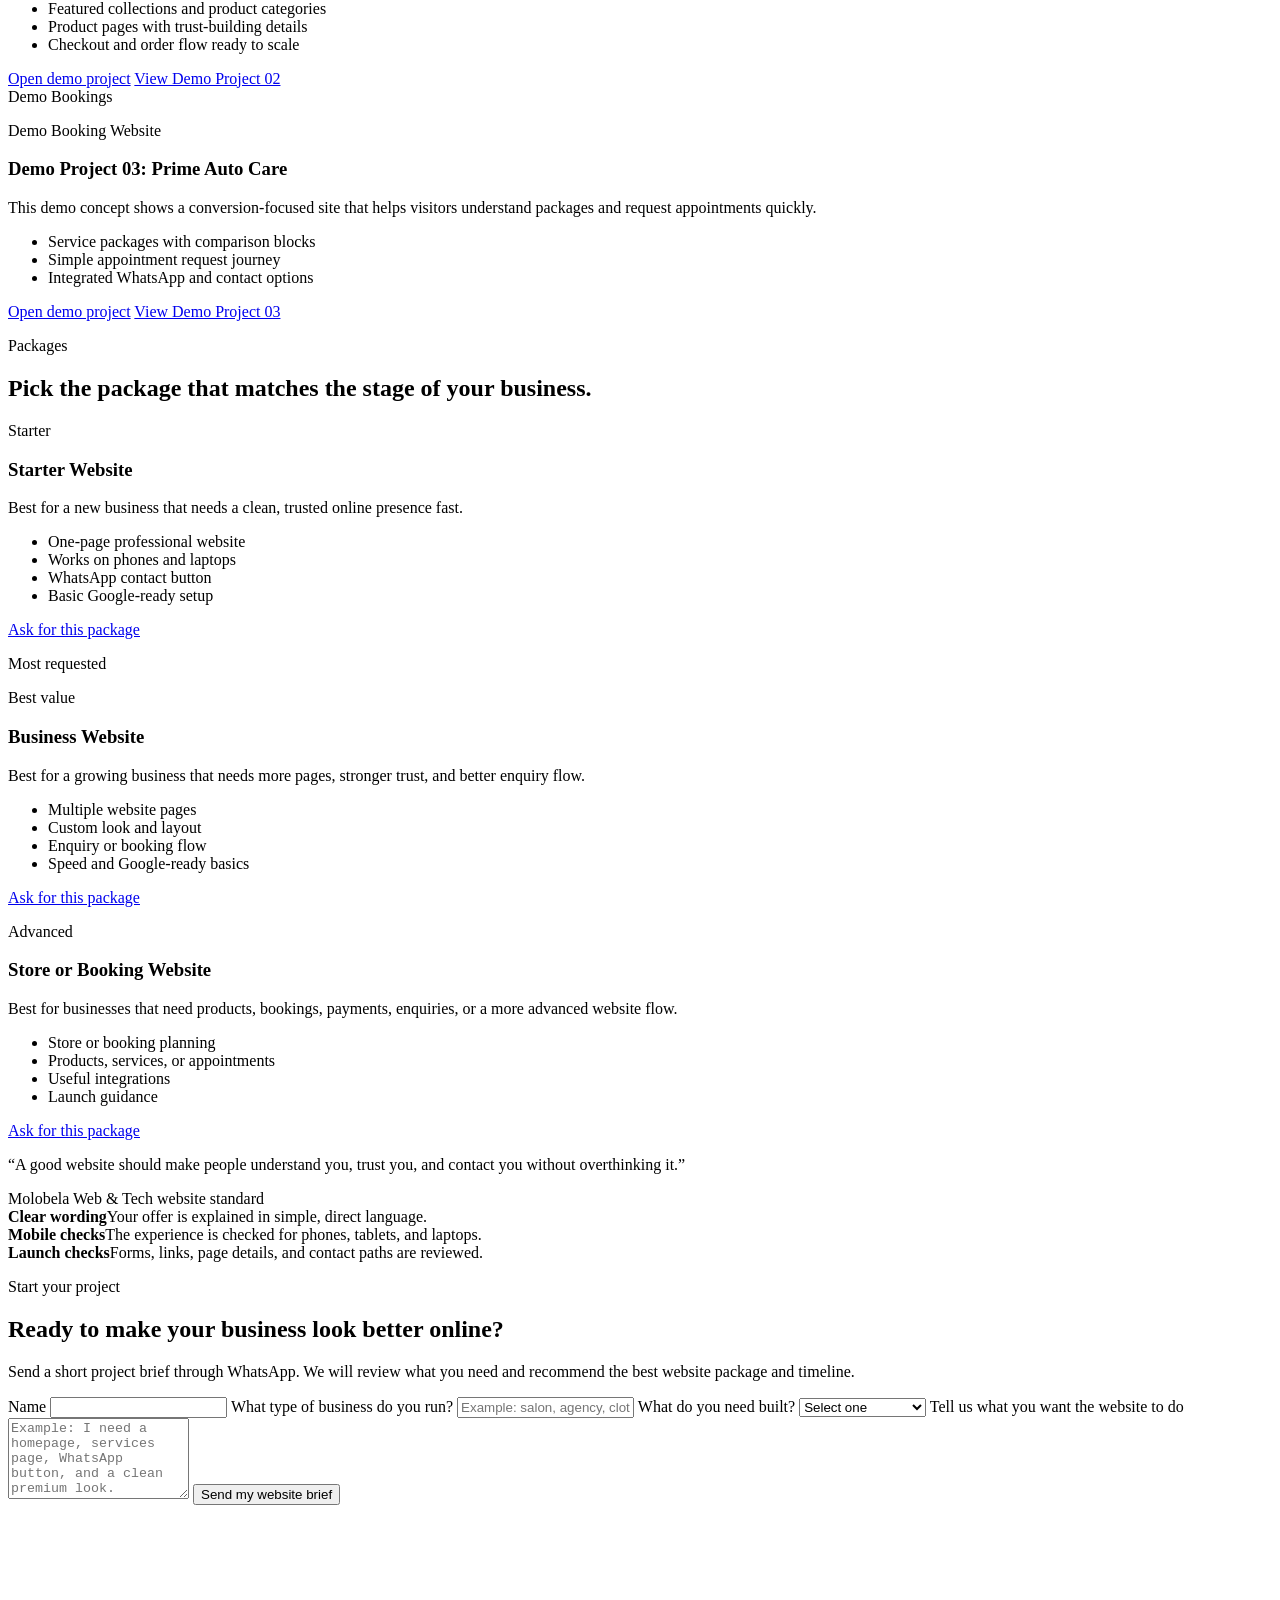
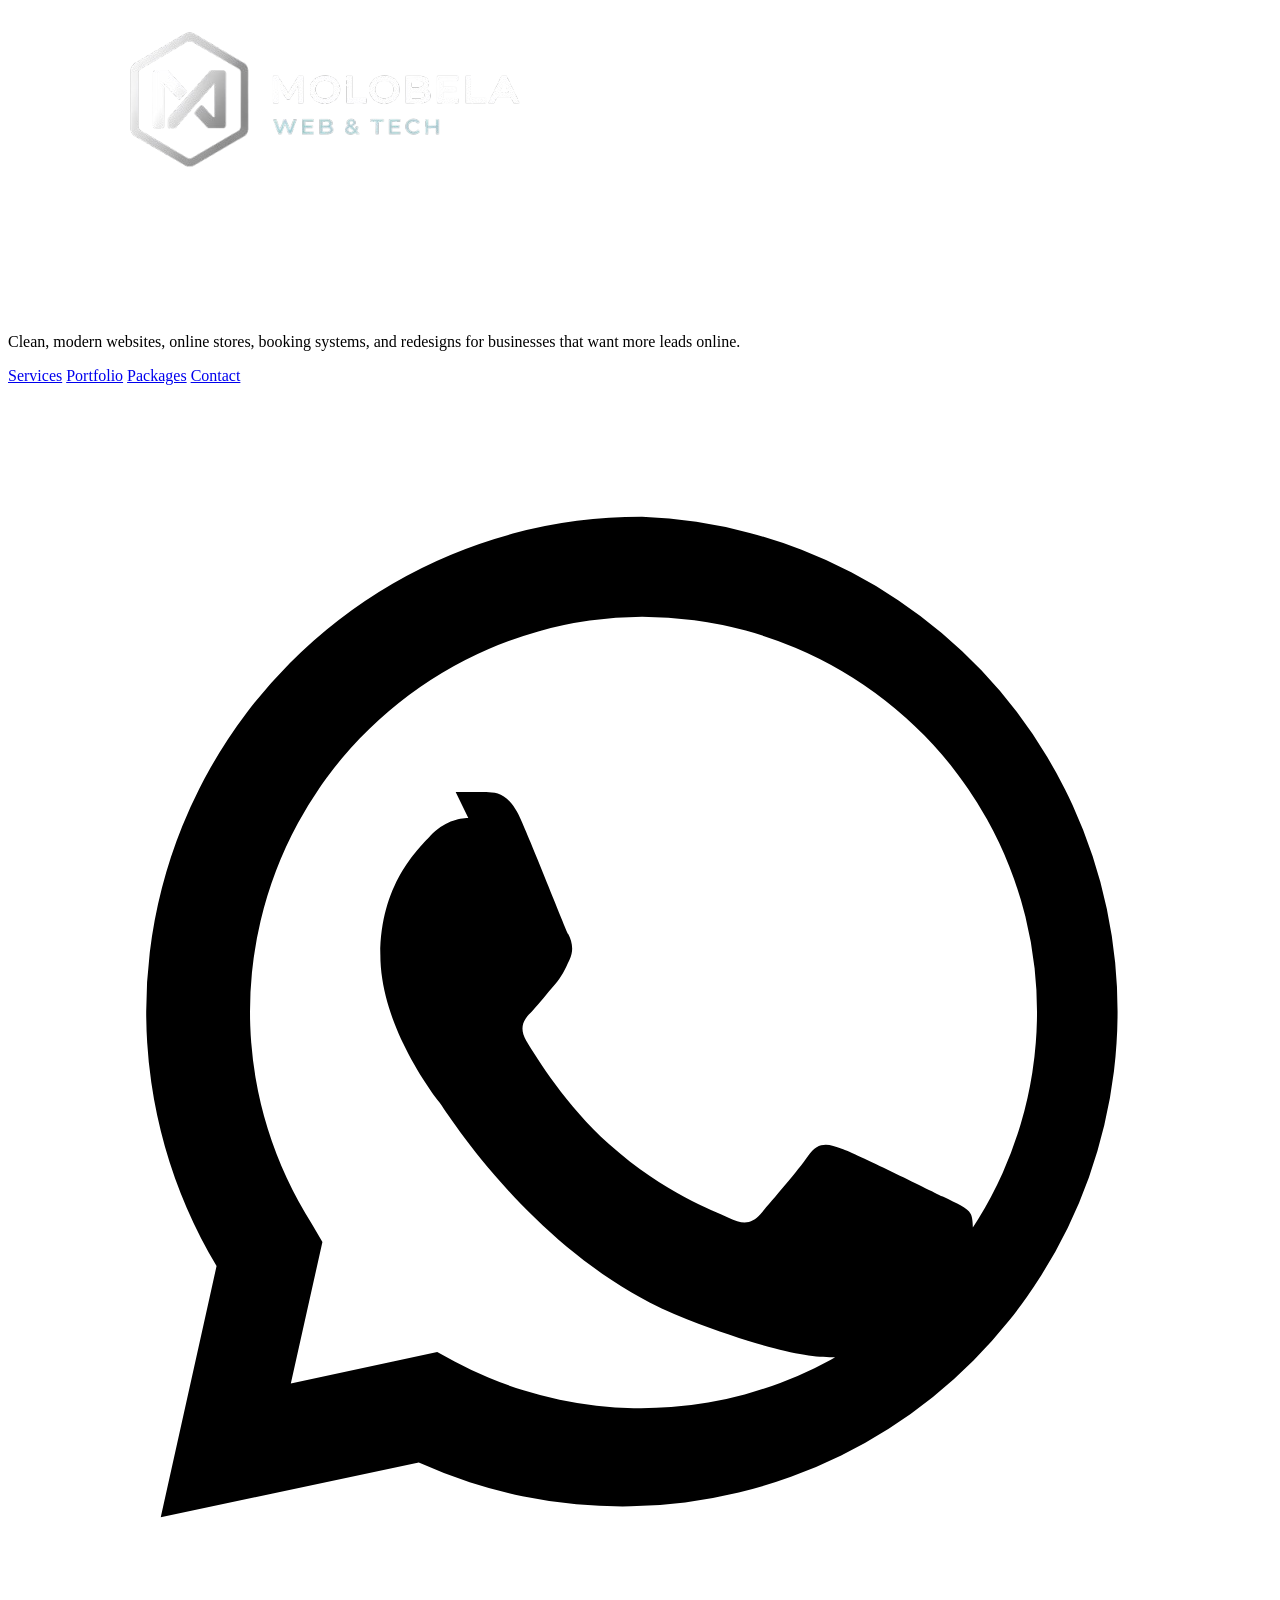
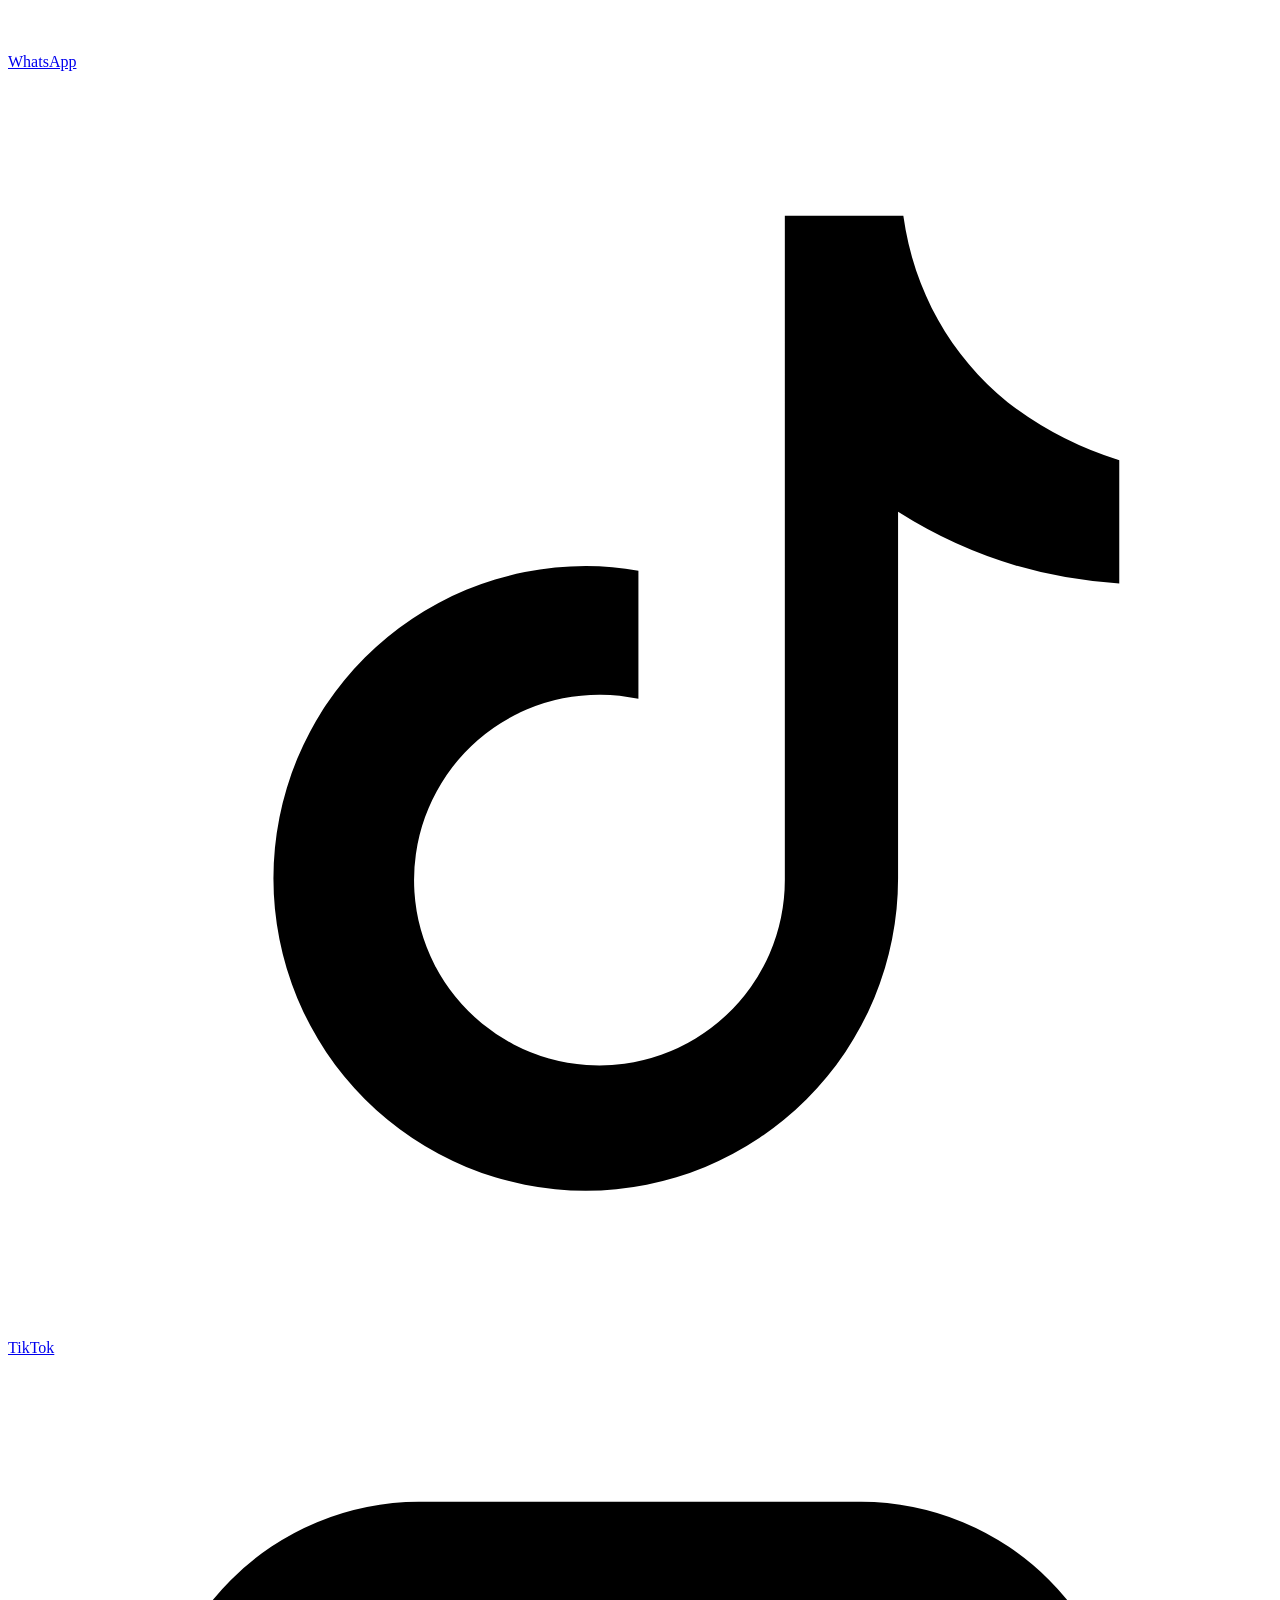
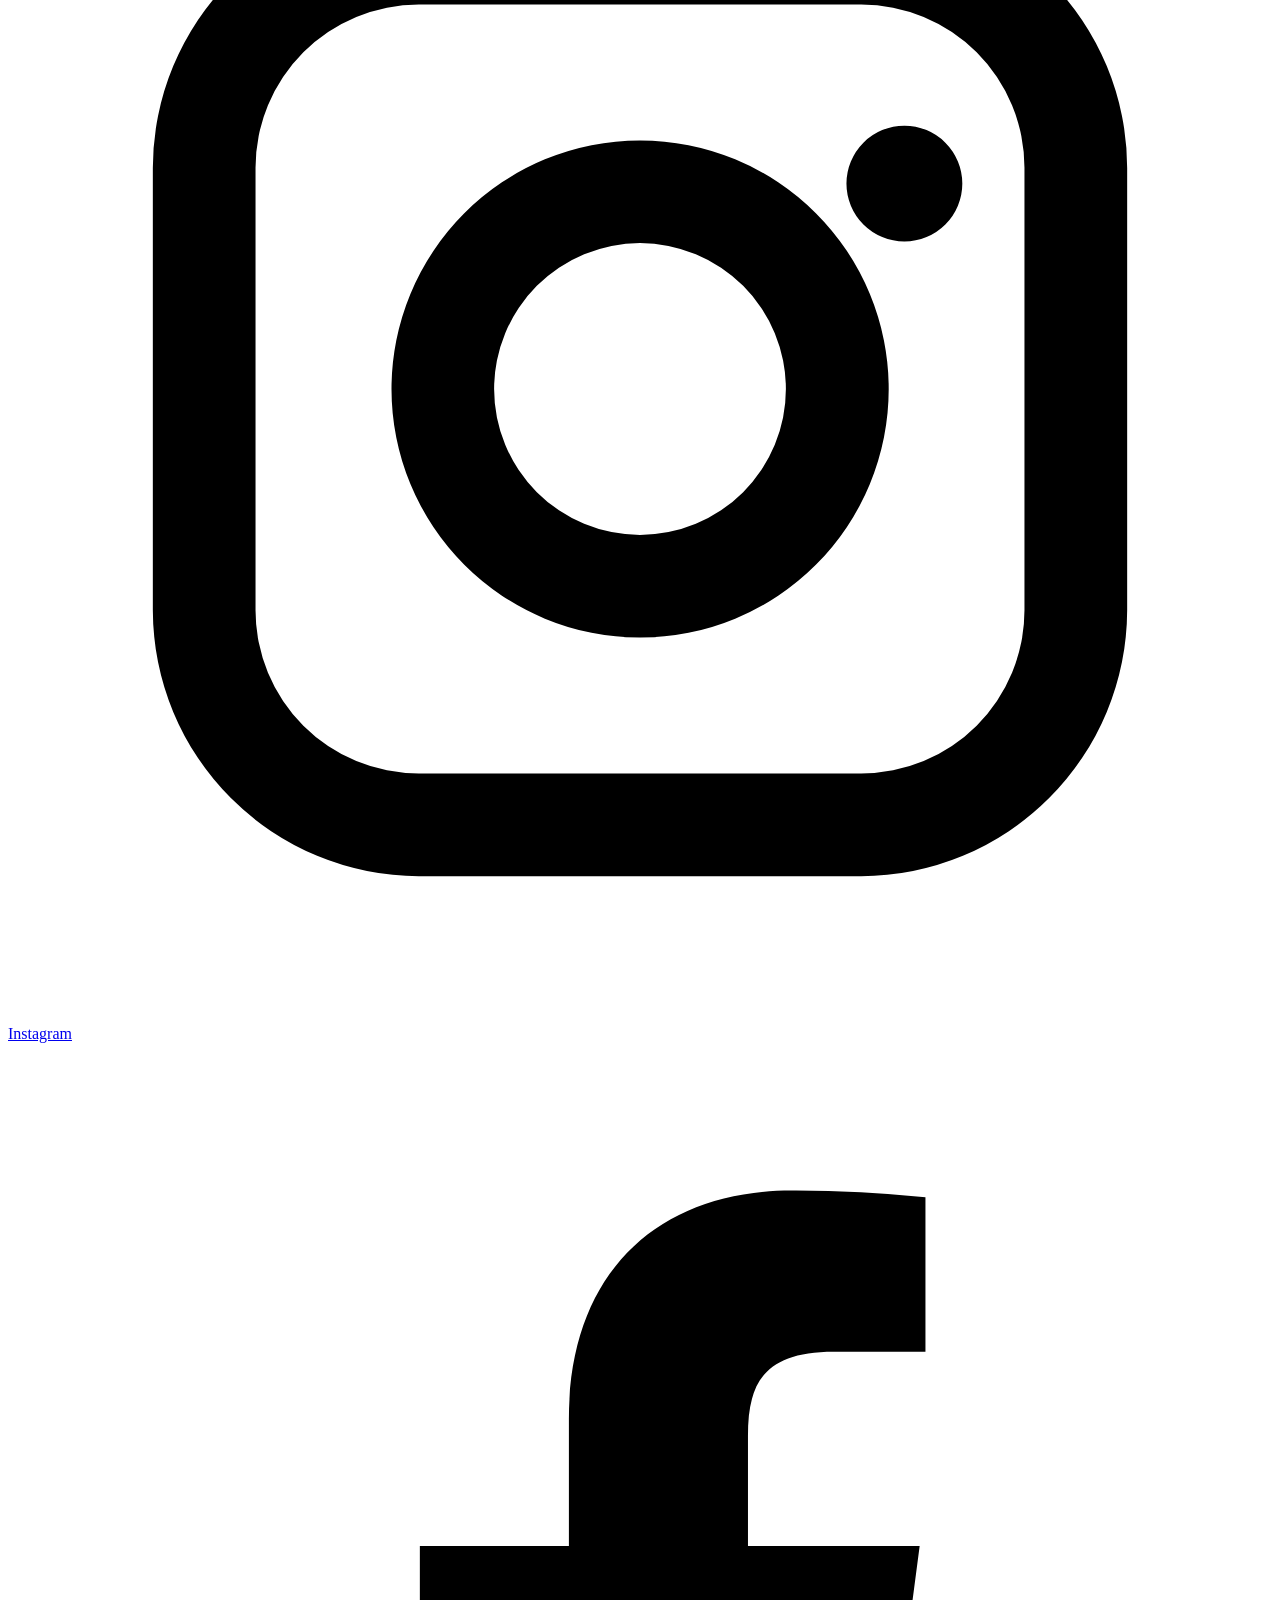
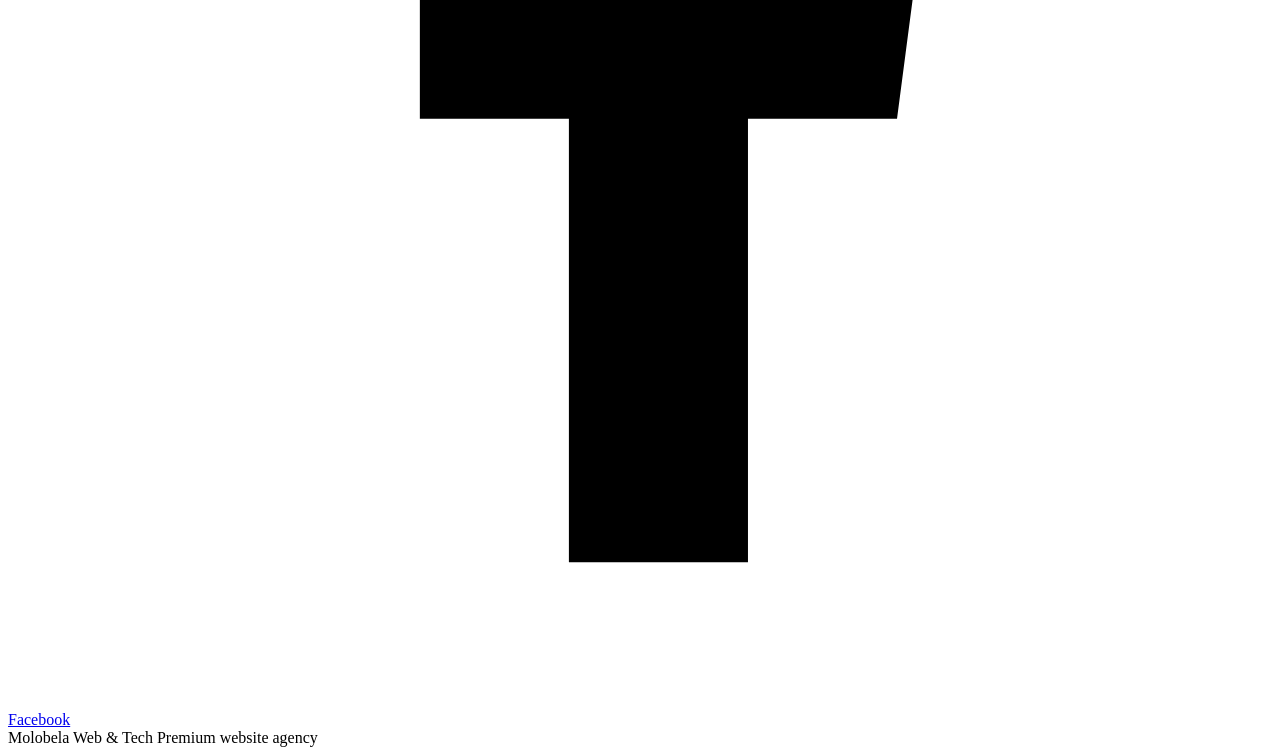
==== commit c41f9f75: "Update print statement from 'Hello' to 'Goodbye'" ====
--- a/index.html
+++ b/index.html
@@ -1,739 +1,407 @@
 <!DOCTYPE html>
 <html lang="en">
 <head>
-    <meta charset="UTF-8">
-    <meta name="description" content="Molobela Web & Tech provides fast, modern, and affordable websites for businesses.">
-    <meta name="viewport" content="width=device-width, initial-scale=1">
-    
-        
-        <link rel="preload" href="CSS/style.css" as="style">
-        <link rel="stylesheet" href="CSS/style.css">
-        <link rel="icon" type="image/png" href="Favicon/favicon.png">
-        <title>Molobela Web & Tech</title>
-        
-
-        <!-- Minimal critical CSS to reduce first paint delay and avoid theme flash -->
-        <style>
-            /* First-screen shell only; full details come from CSS/style.css */
-            html,body{margin:0;padding:0;background:#121212;color:#ffffff;font-family:-apple-system,BlinkMacSystemFont,"Segoe UI",Roboto,"Helvetica Neue",Arial,sans-serif}
-            .navbar{display:flex;justify-content:space-between;align-items:center;padding:10px 20px;background:rgba(15,15,15,.92);position:sticky;top:0;z-index:1000}
-            .logo img{max-width:150px;height:auto;display:block}
-            .hero{padding:110px 20px 95px;text-align:center;max-width:900px;margin:auto;min-height:50vh;display:flex;flex-direction:column;justify-content:center;align-items:center}
-            .hero-main{background:radial-gradient(circle at top,#2a2a2a 0%,#121212 60%);min-height:70vh}
-        </style>
-
-        <!-- LocalBusiness JSON-LD -->
-        <script type="application/ld+json">
-        {
-            "@context": "https://schema.org",
-            "@type": "LocalBusiness",
-            "name": "Molobela Web & Tech",
-            "image": "IMG/Logo.png",
-            "telephone": "+27607568573",
-            "email": "molobelalehlogonolo13@gmail.com",
-            "address": {
-                "@type": "PostalAddress",
-                "addressCountry": "ZA"
-            },
-            "url": "https://www.molobelatech.com/",
-            "priceRange": "R400-R1200/month or R1500-R12000 (one-time + recurring)",
-            "openingHours": "Mo-Sat 09:00-20:00"
-        }
-        </script>
-
-    
-
+  <meta charset="UTF-8">
+  <meta name="viewport" content="width=device-width, initial-scale=1.0">
+  <title>Molobela Web &amp; Tech | Premium Website Agency</title>
+  <meta name="description" content="Molobela Web &amp; Tech creates clean, modern websites, online stores, and booking systems for businesses that want more leads and stronger online trust.">
+  <meta name="theme-color" content="#08090b">
+  <meta property="og:title" content="Molobela Web &amp; Tech | Premium Website Agency">
+  <meta property="og:description" content="Clean, modern websites, online stores, and booking systems for businesses that want more leads and stronger online trust.">
+  <meta property="og:type" content="website">
+  <meta property="og:image" content="IMG/Cover%20IMG.png">
+  <link rel="icon" type="image/png" href="Favicon/favicon.png">
+  <link rel="preconnect" href="https://fonts.googleapis.com">
+  <link rel="preconnect" href="https://fonts.gstatic.com" crossorigin>
+  <link href="https://fonts.googleapis.com/css2?family=Inter:wght@400;500;600;700;800&family=Playwrite+US+Modern:wght@300;400&display=swap" rel="stylesheet">
+  <link rel="stylesheet" href="CSS/styles.css">
 </head>
 <body>
-
-    <!-- NAVBAR -->
-    <header class="navbar">
-        <div class="logo">
-            <a href="#home">
-                 <img src="IMG/Logo.png" alt="Molobela Web & Tech Logo" height="100" width="150" loading="lazy" class="responsive-logo"
-                     srcset="IMG/Logo.png 1x" sizes="(max-width: 600px) 120px, 150px">
-            </a>
-        </div>
-        <button class="hamburger" id="hamburger" aria-controls="navMenu" aria-expanded="false" aria-label="Toggle navigation">
-            <span></span>
-            <span></span>
-            <span></span>
-        </button>
-        <nav class="nav-menu" id="navMenu" role="navigation">
-            <a href="#home">Home</a>
-            <a href="#about">About</a>
-            <a href="#services">Services</a>
-            <a href="#contact">Contact</a>
-        </nav>
-    </header>
-
-    <!-- HOME SECTION / HERO -->
-    <section id="home" class="hero hero-main">
-        <div class="hero-shapes" aria-hidden="true">
-            <span class="shape shape-orb"></span>
-            <span class="shape shape-cube"></span>
-            <span class="shape shape-ring"></span>
-        </div>
-
-        <div class="hero-grid">
-            <div class="hero-copy">
-                <p class="hero-kicker">Web Design Studio | South Africa</p>
-
-                <h1>Clean, Modern Websites That Help Businesses Get More Customers</h1>
-                <p>
-                    Molobela Web & Tech designs professional, mobile-friendly websites
-                    built to help businesses stand out, build trust, and turn visitors into real enquiries.
-                </p>
-
-                <div class="hero-buttons">
-                    <a href="#services" class="btn primary">Explore Packages</a>
-                    <a href="https://wa.me/27607568573"
-                    class="btn secondary"
-                    target="_blank">
-                    Talk on WhatsApp</a>
-                </div>
-
-                <div class="hero-proof" aria-label="Business highlights">
-                    <span>Mobile-First</span>
-                    <span>SEO Ready</span>
-                    <span>Fast Delivery</span>
-                </div>
+  <header class="site-header" data-header>
+    <a class="brand" href="#top" aria-label="Molobela Web &amp; Tech home">
+      <img src="IMG/Logo.png" alt="Molobela Web &amp; Tech logo">
+    </a>
+    <button class="nav-toggle" type="button" aria-label="Open menu" aria-expanded="false" data-nav-toggle>
+      <span></span>
+      <span></span>
+      <span></span>
+    </button>
+    <nav class="site-nav" data-nav>
+      <a href="#work">What you get</a>
+      <a href="#services">Services</a>
+      <a href="#portfolio">Portfolio</a>
+      <a href="#process">How it works</a>
+      <a href="#pricing">Packages</a>
+      <a href="#contact">Contact</a>
+    </nav>
+    <a class="header-action" href="#contact">Request a quote</a>
+  </header>
+
+  <main id="top">
+    <section class="hero" aria-labelledby="hero-title">
+      <div class="hero-media" aria-hidden="true"></div>
+      <div class="hero-overlay" aria-hidden="true"></div>
+      <div class="hero-inner">
+        <p class="eyebrow">Molobela Web &amp; Tech website agency</p>
+        <h1 id="hero-title">Clean, modern websites that help your business get more customers.</h1>
+        <p class="hero-copy">We create websites, online stores, and booking systems that make your brand look trusted, clear, and ready for real enquiries.</p>
+        <div class="hero-actions">
+          <a class="button button-primary" href="#contact">Get a website quote</a>
+          <a class="button button-secondary" href="#services">See what we build</a>
+        </div>
+        <div class="hero-proof" aria-label="Agency highlights">
+          <div>
+            <strong>7-21 days</strong>
+            <span>Most client websites launch in this range</span>
+          </div>
+          <div>
+            <strong>Phone friendly</strong>
+            <span>Your website looks sharp on every screen</span>
+          </div>
+          <div>
+            <strong>Easy to find</strong>
+            <span>Built with clear structure for Google</span>
+          </div>
+        </div>
+      </div>
+      <a class="scroll-cue" href="#work" aria-label="Scroll to next section">
+        <span>Scroll to next</span>
+        <span class="scroll-cue-arrow" aria-hidden="true"></span>
+      </a>
+    </section>
+
+    <section class="section intro-band" id="work">
+      <div class="section-heading">
+        <p class="eyebrow">What you get</p>
+        <h2>Everything your website needs to turn visitors into enquiries.</h2>
+      </div>
+      <div class="capability-grid">
+        <article class="capability-card">
+          <span class="card-index">01</span>
+          <h3>Clear message</h3>
+          <p>We shape your content so visitors quickly understand what you offer, why it matters, and how to contact you.</p>
+        </article>
+        <article class="capability-card featured-card">
+          <span class="card-index">02</span>
+          <h3>Premium design</h3>
+          <p>Your website will feel professional, modern, and credible before a client reads every detail.</p>
+        </article>
+        <article class="capability-card">
+          <span class="card-index">03</span>
+          <h3>Simple next steps</h3>
+          <p>We add WhatsApp, forms, booking buttons, payment links, or product enquiries where clients expect them.</p>
+        </article>
+      </div>
+    </section>
+
+    <section class="section split-section">
+      <div class="split-content">
+        <p class="eyebrow">Why it matters</p>
+        <h2>Your website is often the first proof that your business is serious.</h2>
+        <p>Before people call, book, or buy, they look for signs that they can trust you. We build websites that answer their questions and guide them to the next step.</p>
+        <div class="mini-metrics">
+          <div><strong>Fast</strong><span>Clean pages that load quickly and keep people moving.</span></div>
+          <div><strong>Flexible</strong><span>Start with a website, then add store, booking, or extra pages later.</span></div>
+        </div>
+      </div>
+      <div class="studio-panel" aria-label="Project snapshot">
+        <div class="panel-topline">
+          <span>Project snapshot</span>
+          <strong>Molobela Build</strong>
+        </div>
+        <div class="progress-list">
+          <div><span>Business goals</span><strong>Defined</strong></div>
+          <div><span>Website layout</span><strong>Designed</strong></div>
+          <div><span>Contact flow</span><strong>Connected</strong></div>
+          <div><span>Launch checks</span><strong>Queued</strong></div>
+        </div>
+        <div class="panel-cta">
+          <span>Next available project slot</span>
+          <strong>This month</strong>
+        </div>
+      </div>
+    </section>
+
+    <section class="section services-section" id="services">
+      <div class="section-heading">
+        <p class="eyebrow">Services</p>
+        <h2>Choose what you need built for your business.</h2>
+      </div>
+      <div class="service-grid">
+        <article class="service-card">
+          <span class="service-kicker">Get enquiries</span>
+          <h3>Business websites</h3>
+          <p>For service businesses, personal brands, and companies that need people to understand the offer and get in touch.</p>
+          <ul>
+            <li>Homepage and inner pages</li>
+            <li>WhatsApp or contact form</li>
+            <li>Works well on mobile</li>
+          </ul>
+        </article>
+        <article class="service-card">
+          <span class="service-kicker">Show products</span>
+          <h3>Online stores</h3>
+          <p>For brands that need to present products clearly, build buyer confidence, and support orders or enquiries.</p>
+          <ul>
+            <li>Product collections</li>
+            <li>Payment or order enquiry setup</li>
+            <li>Clear product information</li>
+          </ul>
+        </article>
+        <article class="service-card">
+          <span class="service-kicker">Take bookings</span>
+          <h3>Booking systems</h3>
+          <p>For businesses that want clients to request appointments, quotes, consultations, or services without confusion.</p>
+          <ul>
+            <li>Service menus</li>
+            <li>Client details captured clearly</li>
+            <li>Calendar or WhatsApp-ready flow</li>
+          </ul>
+        </article>
+        <article class="service-card">
+          <span class="service-kicker">Look better</span>
+          <h3>Website redesigns</h3>
+          <p>For older websites that need a cleaner look, stronger message, better mobile experience, and easier contact paths.</p>
+          <ul>
+            <li>Visual redesign</li>
+            <li>Content restructuring</li>
+            <li>Speed and mobile cleanup</li>
+          </ul>
+        </article>
+      </div>
+    </section>
+
+    <section class="section process-section" id="process">
+      <div class="section-heading">
+        <p class="eyebrow">How it works</p>
+        <h2>A clear process from first idea to launched website.</h2>
+      </div>
+      <div class="timeline">
+        <div class="timeline-item">
+          <span>01</span>
+          <h3>Share your goal</h3>
+          <p>We learn what your business offers, who you serve, and what the website must help you achieve.</p>
+        </div>
+        <div class="timeline-item">
+          <span>02</span>
+          <h3>Plan the experience</h3>
+          <p>We map the pages, sections, content, and calls to action your visitors need to see.</p>
+        </div>
+        <div class="timeline-item">
+          <span>03</span>
+          <h3>Design and build</h3>
+          <p>We create the site, refine the details, and check the experience on desktop and mobile.</p>
+        </div>
+        <div class="timeline-item">
+          <span>04</span>
+          <h3>Launch with confidence</h3>
+          <p>We review links, forms, page details, and contact paths before the website goes live.</p>
+        </div>
+      </div>
+    </section>
+
+    <section class="section portfolio-section" id="portfolio">
+      <div class="section-heading">
+        <p class="eyebrow">Portfolio</p>
+        <h2>Demo portfolio website styles we can build for your business.</h2>
+      </div>
+      <div class="portfolio-grid">
+        <article class="portfolio-card">
+          <div class="portfolio-preview">
+            <span>Demo Service Business</span>
+          </div>
+          <div class="portfolio-content">
+            <p class="portfolio-type">Demo Business Website</p>
+            <h3>Demo Project 01: Glow Beauty Studio</h3>
+            <p>This demo concept shows a clean brand-first website focused on trust, services, and quick WhatsApp booking enquiries.</p>
+            <ul>
+              <li>Elegant homepage hero and offer sections</li>
+              <li>Service list with clear pricing highlights</li>
+              <li>Fast mobile-first booking CTA flow</li>
+            </ul>
+            <div class="portfolio-actions">
+              <a class="button button-primary" href="demo-beauty.html">Open demo project</a>
+              <a class="portfolio-inline-link" href="demo-beauty.html">View Demo Project 01</a>
             </div>
-
-            <aside class="hero-showcase" aria-label="Website quality highlights">
-                <div class="showcase-window">
-                    <div class="showcase-topbar">
-                        <span></span><span></span><span></span>
-                    </div>
-                    <div class="showcase-body">
-                        <p class="showcase-label">Design Snapshot</p>
-                        <h3>Website Built for Growth</h3>
-                        <ul>
-                            <li>Fast page speed and clean structure</li>
-                            <li>Modern layout with strong brand presence</li>
-                            <li>Clear contact path that drives leads</li>
-                        </ul>
-                    </div>
-                </div>
-
-                <div class="hero-metrics" aria-label="Key metrics">
-                    <div>
-                        <strong>2-4 Weeks</strong>
-                        <span>Delivery Timeline</span>
-                    </div>
-                    <div>
-                        <strong>100% Responsive</strong>
-                        <span>All Devices</span>
-                    </div>
-                    <div>
-                        <strong>Ongoing Support</strong>
-                        <span>After Launch</span>
-                    </div>
-                </div>
-            </aside>
-        </div>
-
-        <div class="hero-trustline" aria-label="Service promise">
-            <span>Professional websites for businesses ready to grow online.</span>
-        </div>
-
-        <div class="hero-scroll-cue" aria-hidden="true">
-            <span></span>
-            <small>Scroll</small>
-        </div>
-    </section>
-
-    <!-- HOW IT WORKS SECTION -->
-    <section class="how-it-works">
-        <h2>How to Get Started</h2>
-        <p class="intro-text">Follow these simple steps to get your business online:</p>
-        
-        <div class="steps-container">
-            <div class="step">
-                <div class="step-number">1</div>
-                <h3>Explore Services</h3>
-                <p>Browse our website packages and additional services to see what fits your needs.</p>
+          </div>
+        </article>
+        <article class="portfolio-card">
+          <div class="portfolio-preview portfolio-preview-store">
+            <span>Demo Online Store</span>
+          </div>
+          <div class="portfolio-content">
+            <p class="portfolio-type">Demo Ecommerce Website</p>
+            <h3>Demo Project 02: Urban Thread Co.</h3>
+            <p>This demo concept shows a premium product layout designed to make collections easy to browse and products easier to buy.</p>
+            <ul>
+              <li>Featured collections and product categories</li>
+              <li>Product pages with trust-building details</li>
+              <li>Checkout and order flow ready to scale</li>
+            </ul>
+            <div class="portfolio-actions">
+              <a class="button button-primary" href="demo-store.html">Open demo project</a>
+              <a class="portfolio-inline-link" href="demo-store.html">View Demo Project 02</a>
             </div>
-
-            <div class="step">
-                <div class="step-number">2</div>
-                <h3>Learn About Us</h3>
-                <p>Check out our mission and why businesses trust us to build their online presence.</p>
+          </div>
+        </article>
+        <article class="portfolio-card">
+          <div class="portfolio-preview portfolio-preview-booking">
+            <span>Demo Bookings</span>
+          </div>
+          <div class="portfolio-content">
+            <p class="portfolio-type">Demo Booking Website</p>
+            <h3>Demo Project 03: Prime Auto Care</h3>
+            <p>This demo concept shows a conversion-focused site that helps visitors understand packages and request appointments quickly.</p>
+            <ul>
+              <li>Service packages with comparison blocks</li>
+              <li>Simple appointment request journey</li>
+              <li>Integrated WhatsApp and contact options</li>
+            </ul>
+            <div class="portfolio-actions">
+              <a class="button button-primary" href="demo-booking.html">Open demo project</a>
+              <a class="portfolio-inline-link" href="demo-booking.html">View Demo Project 03</a>
             </div>
-
-            <div class="step">
-                <div class="step-number">3</div>
-                <h3>Contact Us</h3>
-                <p>Fill out the contact form or WhatsApp us with your project details and budget.</p>
-            </div>
-
-            <div class="step">
-                <div class="step-number">4</div>
-                <h3>Get Your Website</h3>
-                <p>We'll design, build, and launch your professional website in 2-4 weeks.</p>
-            </div>
-        </div>
-
-        <div class="cta-section">
-            <p>Ready to get started?</p>
-            <a href="#services" class="btn primary">View Packages</a>
-        </div>
-    </section>
-
-    <!-- ABOUT SECTION -->
-    <section id="about" class="about">
-        <div class="about-content">
-            <div class="about-intro-card">
-                <p class="about-eyebrow">Who We Are</p>
-                <h2>About Molobela Web & Tech</h2>
-                <p class="about-lead">
-                    We are a modern web and technology company focused on helping businesses build a
-                    strong and professional online presence.
-                </p>
-                <div class="about-pill-row" aria-label="Company strengths">
-                    <span>Modern Design</span>
-                    <span>Business Focused</span>
-                    <span>Results Driven</span>
-                </div>
-            </div>
-
-            <div class="about-grid">
-                <article class="about-block">
-                    <h3>Our Story</h3>
-                    <p>
-                        Molobela Web & Tech was founded with one goal in mind: to help businesses
-                        grow through clean, modern, and effective websites.
-                    </p>
-                    <p>
-                        We believe a website should not just look good, but also work for the business.
-                        Our focus is on simplicity, performance, and real results.
-                    </p>
-                </article>
-
-                <article class="about-block">
-                    <h3>Our Mission</h3>
-                    <p>
-                        To provide professional, affordable web solutions that help businesses stand
-                        out online and connect with more customers.
-                    </p>
-                </article>
-            </div>
-
-            <div class="about-values">
-                <h3>Why Choose Us</h3>
-                <ul class="about-list">
-                    <li>Modern and clean designs</li>
-                    <li>Mobile-friendly websites</li>
-                    <li>Clear communication</li>
-                    <li>Fast turnaround time</li>
-                    <li>Simple and honest pricing</li>
-                    <li>Ongoing support and maintenance</li>
-                </ul>
-            </div>
-        </div>
-    </section>
-
-    <!-- SERVICES SECTION -->
-    <section id="services" class="services">
-        <h2>What We Do</h2>
-
-        <div class="service-cards">
-            <div class="card">
-                <h3>Business Websites</h3>
-                <p>Professional websites for small and growing businesses.</p>
-                <a href="#contact" class="card-btn">Get Started</a>
-            </div>
-
-            <div class="card">
-                <h3>Landing Pages</h3>
-                <p>Single-page websites focused on converting visitors and driving sales.</p>
-                <a href="#contact" class="card-btn">Get Started</a>
-            </div>
-
-            <div class="card">
-                <h3>Website Redesign</h3>
-                <p>Upgrade your old website with a modern look and improved performance.</p>
-                <a href="#contact" class="card-btn">Get Started</a>
-            </div>
-
-            <div class="card">
-                <h3>Website Maintenance</h3>
-                <p>We keep your website updated, secure, and running smoothly.</p>
-                <a href="#contact" class="card-btn">Get Started</a>
-            </div>
-        </div>
-    </section>
-
-    <!-- PRICING SECTION -->
-    <section class="services packages-section">
-        <h2>Website Packages</h2>
-
-        <div class="service-cards">
-            <div class="card package-card package-starter">
-                <p class="plan-badge">Starter Plan</p>
-                <h3>Starter Website</h3>
-                <p>
-                    A clean, professional website to get your business online quickly and affordably.
-                </p>
-                <div class="package-features">
-                    <p><strong>What you get:</strong></p>
-                    <ul>
-                        <li>3 pages - (e.g. Home, Services &amp; Contact)</li>
-                        <li>Looks great on phones, tablets &amp; computers</li>
-                        <li>Contact form so customers can reach you</li>
-                        <li>WhatsApp button so customers can message you instantly</li>
-                        <li>Your business set up to appear on Google</li>
-                        <li>Links to your social media pages</li>
-                        
-                    </ul>
-                </div>
-                <p class="plan-note">Best for new businesses that need a strong online start.</p>
-                <p class="price"><strong>From R2,000</strong></p>
-                <a href="#contact" class="card-btn">Choose Starter</a>
-            </div>
-
-            <div class="card package-card package-business featured-package">
-                <p class="plan-badge">Most popular</p>
-                <h3>Business Website</h3>
-                <p>
-                    A complete multi-page website built to present your brand professionally and bring in more customers.
-                </p>
-                <div class="package-features">
-                    <p><strong>What you get:</strong></p>
-                    <ul>
-                        <li>4-7 pages (e.g. Home, About, Services, Contact)</li>
-                        <li>A modern design that matches your brand</li>
-                        <li>Works perfectly on all devices - phone, tablet, desktop</li>
-                        <li>Enquiry forms to capture customer leads</li>
-                        <li>WhatsApp &amp; email buttons for easy contact</li>
-                        <li>Set up so Google can find and rank your site</li>
-                        <li>Links to all your social media profiles</li>
-                        
-                    </ul>
-                </div>
-                <p class="plan-note">Best for growing businesses focused on leads and credibility.</p>
-                <p class="price"><strong>From R3,500</strong></p>
-                <a href="#contact" class="card-btn">Choose Business</a>
-            </div>
-
-            <div class="card package-card package-premium">
-                <p class="plan-badge">Premium plan</p>
-                <h3>Premium Website</h3>
-                <p>
-                    A high-end custom website for established businesses that need advanced features and room to grow.
-                </p>
-                <div class="package-features">
-                    <p><strong>What you get:</strong></p>
-                    <ul>
-                        <li>7-10 professionally designed pages</li>
-                        <li>A fully custom design built around your brand</li>
-                        <li>Fully optimised to look flawless on any device</li>
-                        <li>Advanced Google setup so more people find you</li>
-                        <li>Accept payments directly on your site (if needed)</li>
-                        <li>See how many people visit your site and what they do</li>
-                        <li>Built to grow with your business over time</li>
-                        
-                        
-                    </ul>
-                </div>
-                <p class="plan-note">Best for brands that need advanced features and scale.</p>
-                <p class="price"><strong>From R5,000</strong></p>
-                <a href="#contact" class="card-btn">Choose Premium</a>
-            </div>
-        </div>
-    </section>
-
-    <!-- ADDITIONAL SERVICES SECTION -->
-    <section class="services">
-        <h2>Additional Services</h2>
-
-        <div class="service-cards">
-            <div class="card">
-                <h3>Landing Pages</h3>
-                <p>Perfect for promotions, ads, or single service offerings.</p>
-                <p class="price"><strong>From R1,500</strong></p>
-                <a href="#contact" class="card-btn">Get Started</a>
-            </div>
-
-            <div class="card">
-                <h3>E-Commerce Integration</h3>
-                <p>Sell products online with integrated payment systems and inventory management.</p>
-                <p class="price"><strong>From R6,000</strong></p>
-                <a href="#contact" class="card-btn">Get Started</a>
-            </div>
-
-            <div class="card">
-                <h3>Website Optimization</h3>
-                <p>Improve your website's speed, SEO, and overall performance.</p>
-                <p class="price"><strong>From R1,500</strong></p>
-                <a href="#contact" class="card-btn">Get Started</a>
-            </div>
-
-            <div class="card">
-                <h3>Domain & Hosting</h3>
-                <p>We handle all technical setup so you can focus on your business.</p>
-                <p class="price"><strong>From R400/month</strong></p>
-                <a href="#contact" class="card-btn">Get Started</a>
-            </div>
-        </div>
-    </section>
-
-    <!-- MAINTENANCE & SUPPORT SECTION -->
-    <section class="services">
-        <h2>Ongoing Support & Maintenance</h2>
-        <p class="section-intro">Keep your website secure, updated, and running smoothly after launch</p>
-
-        <div class="service-cards">
-            <div class="card">
-                <p class="plan-badge">Basic plan</p>
-                <h3>Basic Maintenance</h3>
-                <p>We keep your website safe, up to date, and running smoothly every month.</p>
-                <div class="package-features">
-                    <p><strong>What you get:</strong></p>
-                    <ul>
-                        <li>We keep your site safe and protected every month</li>
-                        <li>Up to 2 content changes per month (text, images, etc.)</li>
-                        <li>We make sure your site loads fast at all times</li>
-                        <li>Your site is backed up so nothing is ever lost</li>
-                        <li>Email support when you need help</li>
-                        <li>We respond to any issues within 24 hours</li>
-                    </ul>
-                </div>
-                <p class="plan-note">Best for small businesses that just want peace of mind.</p>
-                <p class="price"><strong>R450/month</strong></p>
-                <p class="price"><strong>or R4,300/year - save R1,100</strong></p>
-                <a href="#contact" class="card-btn">Get started</a>
-            </div>
-
-            <div class="card">
-                <p class="plan-badge">Most popular</p>
-                <h3>Growth Support</h3>
-                <p>Everything in Basic, plus active work to grow your visibility on Google and keep your content fresh.</p>
-                <div class="package-features">
-                    <p><strong>What you get:</strong></p>
-                    <ul>
-                        <li>Everything in the Basic plan</li>
-                        <li>Monthly work to improve your Google ranking</li>
-                        <li>Your social media pages linked and kept current</li>
-                        <li>Monthly report showing how your site is performing</li>
-                        <li>Up to 5 content changes per month</li>
-                        <li>Faster priority email support</li>
-                    </ul>
-                </div>
-                <p class="plan-note">Best for businesses that want to grow their online presence.</p>
-                <p class="price"><strong>R750/month</strong></p>
-                <p class="price"><strong>or R7,500/year - save R1,500</strong></p>
-                <a href="#contact" class="card-btn">Get started</a>
-            </div>
-
-            <div class="card">
-                <p class="plan-badge">Premium plan</p>
-                <h3>Premium Support</h3>
-                <p>A fully managed service where we handle everything - so you can focus on running your business.</p>
-                <div class="package-features">
-                    <p><strong>What you get:</strong></p>
-                    <ul>
-                        <li>Everything in the Growth plan</li>
-                        <li>Unlimited content changes whenever you need them</li>
-                        <li>We actively work to get you higher on Google</li>
-                        <li>Monthly call to plan and grow your online strategy</li>
-                        <li>Dedicated WhatsApp line for fast communication</li>
-                        <li>24-hour response guarantee on all requests</li>
-                    </ul>
-                </div>
-                <p class="plan-note">Best for established businesses that want full support.</p>
-                <p class="price"><strong>R1,200/month</strong></p>
-                <p class="price"><strong>or R12,000/year - save R2,400</strong></p>
-                <a href="#contact" class="card-btn">Get started</a>
-            </div>
-        </div>
-    </section>
-
-    <!-- FAQ SECTION -->
-    <section class="faq">
-        <h2>Frequently Asked Questions</h2>
-        
-        <div class="faq-content">
-            <div class="faq-item">
-                <h4>How long does it take to build a website?</h4>
-                <p>Most websites take 2-4 weeks to complete, depending on complexity and requirements. We keep you updated throughout the process.</p>
-            </div>
-
-            <div class="faq-item">
-                <h4>Do I own my website?</h4>
-                <p>Yes, absolutely. You own everything. We provide you with full access to the domain, hosting, and all files.</p>
-            </div>
-
-            <div class="faq-item">
-                <h4>Can you help me with updates after launch?</h4>
-                <p>Yes! We offer ongoing maintenance and support packages to keep your website fresh and secure.</p>
-            </div>
-
-            <div class="faq-item">
-                <h4>Do you provide hosting?</h4>
-                <p>We can recommend reliable hosting providers and help with the setup, or you can use your own.</p>
-            </div>
-
-            <div class="faq-item">
-                <h4>Is the website mobile-friendly?</h4>
-                <p>All our websites are fully responsive and optimized for mobile devices, tablets, and desktops.</p>
-            </div>
-
-            <div class="faq-item">
-                <h4>What if I need to make changes?</h4>
-                <p>We provide a period of revisions after launch. Beyond that, we offer affordable update services.</p>
-            </div>
-        </div>
-    </section>
-
-    <!-- CONTACT SECTION -->
-    <section id="contact" class="contact">
-        <div class="contact-container">
-
-            <!-- FORM -->
-            <form class="contact-form">
-                <div class="form-header">
-                    <p class="form-eyebrow">Start Your Project</p>
-                    <h2>Send an Enquiry</h2>
-                    <p class="form-intro">Share your goals and we will reach out with the best next step for your business.</p>
-                </div>
-
-                <div class="form-grid">
-                    <label class="form-field">
-                        <span>Full Name</span>
-                        <input type="text" name="name" placeholder="e.g. Lehlogonolo Molobela" autocomplete="name" required>
-                    </label>
-
-                    <label class="form-field">
-                        <span>Email Address</span>
-                        <input type="email" name="email" placeholder="e.g. you@business.com" autocomplete="email" required>
-                    </label>
-
-                    <label class="form-field form-field-full">
-                        <span>Business Name</span>
-                        <input type="text" name="business" placeholder="e.g. Molobela Web & Tech" autocomplete="organization">
-                    </label>
-
-                    <label class="form-field form-field-full">
-                        <span>Project Details</span>
-                        <textarea name="message" placeholder="Tell us what you need, timeline, and your budget range..." required></textarea>
-                    </label>
-                </div>
-
-                <button type="submit" class="submit-btn">Send via WhatsApp</button>
-                <p class="form-note">By sending this form, you will be redirected to WhatsApp with your message pre-filled.</p>
-
-                <p id="form-message" class="form-message">
-                    <strong>Opening WhatsApp...</strong><br>
-                    You'll be taken to WhatsApp to complete the message.
-                </p>
-            </form>
-
-            <!-- WHATSAPP -->
-            <div class="contact-info">
-                <p class="contact-info-tag">Direct Support</p>
-                <h2>Contact Us Directly</h2>
-                <p class="contact-info-lead">
-                    Need a quick response? Reach out directly and we will guide you to the best option for your project.
-                </p>
-
-                <div class="direct-actions">
-                    <a href="https://wa.me/27607568573" class="whatsapp-btn" target="_blank">
-                        Chat on WhatsApp
-                    </a>
-                    <a href="mailto:molobelalehlogonolo13@gmail.com" class="direct-email-btn">
-                        Send an Email
-                    </a>
-                </div>
-
-                <div class="direct-chips" aria-label="Direct contact details">
-                    <span>+27 (0) 60 756 8573</span>
-                    <span>Mon-Sat, 09:00-20:00</span>
-                </div>
-
-                <p class="note">
-                    We usually respond quickly during business hours (Monday to Saturday, 09:00 to 20:00 SAST).
-                </p>
-
-                <div class="contact-details">
-                    <h3>Why Contact Us Directly?</h3>
-                    <ul>
-                        <li>Instant communication</li>
-                        <li>Quick responses</li>
-                        <li>Share files and ideas easily</li>
-                        <li>Clear guidance on packages and next steps</li>
-                    </ul>
-                </div>
-            </div>
-
-        </div>
-    </section>
-
-    <!-- CONTACT INFO SECTION -->
-    <section class="contact-info-section">
-        <div class="contact-intro-panel">
-            <p class="contact-tag">Let's Talk</p>
-            <h2>Get in Touch</h2>
-            <p class="section-intro">Have questions? Reach out through your preferred channel and we will respond quickly.</p>
-            <div class="contact-quick-pills" aria-label="Support highlights">
-                <span>Response Within 24h</span>
-                <span>Business Hours: Mon-Sat</span>
-                <span>Remote Nationwide</span>
-            </div>
-        </div>
-        
-        <div class="contact-info-cards">
-            <div class="info-card info-email">
-                <div class="info-icon">📧</div>
-                <h3>Email</h3>
-                <p class="info-main"><a href="mailto:molobelalehlogonolo13@gmail.com">molobelalehlogonolo13@gmail.com</a></p>
-                <p class="info-sub">Best for detailed project requirements and formal enquiries.</p>
-                <span class="response-time">Response within 24 hours</span>
-            </div>
-
-            <div class="info-card info-whatsapp">
-                <div class="info-icon">📱</div>
-                <h3>WhatsApp</h3>
-                <p class="info-main"><a href="https://wa.me/27607568573">+27 (0) 60 756 8573</a></p>
-                <p class="info-sub">Best for quick chats, voice notes, and fast updates.</p>
-                <span class="response-time">Instant messaging</span>
-            </div>
-
-            <div class="info-card info-hours">
-                <div class="info-icon">⏰</div>
-                <h3>Business Hours</h3>
-                <p class="info-main">Monday - Saturday<br>9:00 AM - 20:00 PM SAST</p>
-                <p class="info-sub">Messages outside business hours are answered the next working period.</p>
-                <span class="response-time">Same-day response</span>
-            </div>
-
-            <div class="info-card info-area">
-                <div class="info-icon">🌍</div>
-                <h3>Service Area</h3>
-                <p class="info-main">South Africa<br>Remote Services</p>
-                <p class="info-sub">Serving clients across South Africa with fully remote delivery.</p>
-                <span class="response-time">Nationwide coverage</span>
-            </div>
-        </div>
-
-        <div class="quick-contact-cta">
-            <h3>Ready to Start Your Project?</h3>
-            <p>Choose your preferred way to reach us and we will guide you on the best package for your goals.</p>
-            <div class="quick-contact-actions">
-                <a href="https://wa.me/27607568573" class="btn primary" target="_blank">Chat on WhatsApp</a>
-                <a href="#contact" class="btn secondary">Open Enquiry Form</a>
-            </div>
-        </div>
-    </section>
-
-    <!-- FOOTER -->
-    <footer class="footer">
-        <div class="footer-message">
-            <h3>Build a Strong Online Presence</h3>
-            <p>We design modern, mobile-friendly websites that help your business look professional, attract more customers, and grow with confidence.</p>
-        </div>
-
-        <div class="footer-grid">
-            <div class="footer-column">
-                <h3>Quick Links</h3>
-                <ul>
-                    <li><a href="#home">Home</a></li>
-                    <li><a href="#about">About</a></li>
-                    <li><a href="#services">Services</a></li>
-                    <li><a href="#contact">Contact</a></li>
-                </ul>
-            </div>
-
-            <div class="footer-column">
-                <h3>Services</h3>
-                <ul>
-                    <li><a href="#services">Business Websites</a></li>
-                    <li><a href="#services">Landing Pages</a></li>
-                    <li><a href="#services">Website Optimization</a></li>
-                    <li><a href="#services">Domain & Hosting</a></li>
-                </ul>
-            </div>
-
-            <div class="footer-column footer-contact">
-                <h3>Contact</h3>
-                <p><a href="mailto:molobelalehlogonolo13@gmail.com">molobelalehlogonolo13@gmail.com</a></p>
-                <p><a href="tel:+27607568573">+27 60 756 8573</a></p>
-                <p>Monday - Saturday<br>9:00 AM - 20:00 PM SAST</p>
-            </div>
-        </div>
-
-        <div class="footer-bottom">
-            <p>© 2026 Molobela Web & Tech. All rights reserved.</p>
-            <p class="footer-note">Building websites that help businesses grow.</p>
-        </div>
-        
-        <!-- SOCIAL MEDIA ICONS -->
-        <div class="social-icons">
-            <a href="https://wa.me/27607568573" title="WhatsApp" target="_blank" class="social-link whatsapp-icon">
-                <svg viewBox="0 0 24 24" fill="currentColor"><path d="M20.52 3.98C18.85 2.25 16.64 1.23 14.3 1.23 7.84 1.23 2.73 6.34 2.73 12.8c0 2.26.59 4.47 1.71 6.43L2.35 23l6.51-1.71c1.88 1.03 4.01 1.58 6.14 1.58 6.46 0 11.57-5.1 11.57-11.57 0-3.09-1.23-6.01-3.46-8.21l1.2-1.1zM14.3 20.9c-1.82 0-3.6-.49-5.15-1.42l-.33-.2-3.62.95.97-3.55-.23-.37c-1.1-1.75-1.68-3.78-1.68-5.86 0-5.36 4.36-9.72 9.72-9.72 2.6 0 5.04 1.01 6.88 2.85 1.84 1.84 2.85 4.28 2.85 6.88 0 5.36-4.36 9.72-9.72 9.72zm5.32-7.28c-.29-.15-1.73-.85-2-.95-.27-.1-.47-.15-.67.15-.2.3-.76.95-.93 1.15-.17.2-.34.22-.63.07-.29-.15-1.24-.46-2.36-1.46-.87-.78-1.46-1.74-1.63-2.04-.17-.3-.02-.45.13-.6.13-.13.29-.34.44-.51.15-.17.2-.29.29-.49.1-.2.05-.37-.02-.51-.07-.15-.67-1.6-.92-2.19-.24-.57-.48-.49-.67-.5-.17-.01-.36-.01-.56-.01-.2 0-.51.07-.78.37-.27.3-1.03 1.01-1.03 2.45 0 1.44 1.05 2.84 1.2 3.04.15.2 2.08 3.17 5.04 4.44.7.3 1.25.48 1.67.62.7.23 1.33.19 1.84.12.56-.08 1.74-.71 1.98-1.4.24-.69.24-1.27.17-1.39-.07-.12-.27-.19-.56-.34z"/></svg>
-            </a>
-            <a href="https://www.facebook.com/Hlogi Molobela" title="Facebook" target="_blank" class="social-link facebook-icon">
-                <svg viewBox="0 0 24 24" fill="currentColor"><path d="M24 12.073c0-6.627-5.373-12-12-12s-12 5.373-12 12c0 5.99 4.388 10.954 10.125 11.854v-8.385H7.078v-3.47h3.047V9.43c0-3.007 1.792-4.669 4.533-4.669 1.312 0 2.686.235 2.686.235v2.953H15.83c-1.491 0-1.956.925-1.956 1.874v2.25h3.328l-.532 3.47h-2.796v8.385C19.612 23.027 24 18.062 24 12.073z"/></svg>
-            </a>
-            <a href="https://www.instagram.com/molobelaweb" title="Instagram" target="_blank" class="social-link instagram-icon">
-                <svg viewBox="0 0 24 24" fill="currentColor"><path d="M12 0C8.74 0 8.333.015 7.053.072 5.775.132 4.905.333 4.117.6c-.779.263-1.618.634-2.389 1.405-.771.771-1.141 1.61-1.405 2.389-.266.788-.468 1.659-.527 2.937C.05 8.333.035 8.74 0 12c0 3.26.015 3.667.072 4.947.06 1.277.261 2.148.528 2.936.264.78.634 1.618 1.405 2.389.771.771 1.61 1.141 2.389 1.405.787.266 1.659.468 2.937.527 1.28.058 1.687.072 4.947.072s3.667-.015 4.947-.072c1.277-.059 2.148-.261 2.936-.528.78-.264 1.618-.634 2.389-1.405.771-.771 1.141-1.61 1.405-2.389.266-.787.468-1.659.527-2.937.058-1.28.072-1.687.072-4.947s-.015-3.667-.072-4.947c-.059-1.277-.261-2.148-.528-2.936-.264-.78-.634-1.618-1.405-2.389-.771-.771-1.61-1.141-2.389-1.405-.787-.266-1.659-.468-2.937-.527C15.667.048 15.26.035 12 0zm0 2.16c3.203 0 3.585.009 4.849.070 1.171.054 1.805.244 2.227.408.562.217.96.477 1.382.896.419.42.679.819.896 1.381.164.422.352 1.056.408 2.227.061 1.264.07 1.646.07 4.849 0 3.203-.009 3.585-.07 4.849-.054 1.171-.244 1.805-.408 2.227-.217.562-.477.96-.896 1.382-.42.419-.819.679-1.381.896-.422.164-1.056.352-2.227.408-1.264.061-1.646.07-4.849.07-3.203 0-3.585-.009-4.849-.07-1.171-.054-1.805-.244-2.227-.408-.562-.217-.96-.477-1.382-.896-.419-.42-.679-.819-.896-1.381-.164-.422-.352-1.056-.408-2.227-.061-1.264-.07-1.646-.07-4.849 0-3.203.009-3.585.07-4.849.054-1.171.244-1.805.408-2.227.217-.562.477-.96.896-1.382.42-.419.819-.679 1.381-.896.422-.164 1.056-.352 2.227-.408 1.264-.061 1.646-.07 4.849-.07zM5.838 12c0-3.403 2.759-6.162 6.162-6.162 3.403 0 6.162 2.759 6.162 6.162 0 3.403-2.759 6.162-6.162 6.162-3.403 0-6.162-2.759-6.162-6.162zm1.622 0c0 2.505 2.036 4.542 4.54 4.542 2.504 0 4.542-2.036 4.542-4.542 0-2.505-2.037-4.542-4.542-4.542-2.504 0-4.54 2.036-4.54 4.542zm5.333-5.464c0 .795.645 1.44 1.44 1.44.794 0 1.44-.645 1.44-1.44-.001-.794-.646-1.439-1.44-1.439-.795 0-1.44.645-1.44 1.439z"/></svg>
-            </a>
-            <a href="https://www.tiktok.com/@molobelaweb" title="TikTok" target="_blank" class="social-link tiktok-icon">
-                <svg viewBox="0 0 24 24" fill="currentColor"><path d="M19.59 6.69a4.83 4.83 0 0 1-3.77-4.25V2h-3.45v13.67a2.89 2.89 0 0 1-5.1 1.82 2.89 2.89 0 0 1 2.31-4.64 2.86 2.86 0 0 1 .88.13V9.4a6.84 6.84 0 0 0-1-.05A6.33 6.33 0 0 0 5 20.1a6.34 6.34 0 0 0 10.86-4.43v-7a8.16 8.16 0 0 0 4.77 1.52v-3.4a4.85 4.85 0 0 1-.44-.05z"/></svg>
-            </a>
-        </div>
-        
-    </footer>
-
-    <!-- Sticky Contact CTA (mobile) -->
-    <div class="sticky-contact" id="stickyContact" aria-hidden="true">
-        <a href="https://wa.me/27607568573" target="_blank" title="WhatsApp us">
-            <svg viewBox="0 0 24 24" fill="currentColor" aria-hidden="true"><path d="M20.52 3.98C18.85 2.25 16.64 1.23 14.3 1.23 7.84 1.23 2.73 6.34 2.73 12.8c0 2.26.59 4.47 1.71 6.43L2.35 23l6.51-1.71c1.88 1.03 4.01 1.58 6.14 1.58 6.46 0 11.57-5.1 11.57-11.57 0-3.09-1.23-6.01-3.46-8.21l1.2-1.1zM14.3 20.9c-1.82 0-3.6-.49-5.15-1.42l-.33-.2-3.62.95.97-3.55-.23-.37c-1.1-1.75-1.68-3.78-1.68-5.86 0-5.36 4.36-9.72 9.72-9.72 2.6 0 5.04 1.01 6.88 2.85 1.84 1.84 2.85 4.28 2.85 6.88 0 5.36-4.36 9.72-9.72 9.72zm5.32-7.28c-.29-.15-1.73-.85-2-.95-.27-.1-.47-.15-.67.15-.2.3-.76.95-.93 1.15-.17.2-.34.22-.63.07-.29-.15-1.24-.46-2.36-1.46-.87-.78-1.46-1.74-1.63-2.04-.17-.3-.02-.45.13-.6.13-.13.29-.34.44-.51.15-.17.2-.29.29-.49.1-.2.05-.37-.02-.51-.07-.15-.67-1.6-.92-2.19-.24-.57-.48-.49-.67-.5-.17-.01-.36-.01-.56-.01-.2 0-.51.07-.78.37-.27.3-1.03 1.01-1.03 2.45 0 1.44 1.05 2.84 1.2 3.04.15.2 2.08 3.17 5.04 4.44.7.3 1.25.48 1.67.62.7.23 1.33.19 1.84.12.56-.08 1.74-.71 1.98-1.4.24-.69.24-1.27.17-1.39-.07-.12-.27-.19-.56-.34z"/></svg>
-            <span>WhatsApp</span>
-        </a>
+          </div>
+        </article>
+      </div>
+    </section>
+
+    <section class="section pricing-section" id="pricing">
+      <div class="section-heading">
+        <p class="eyebrow">Packages</p>
+        <h2>Pick the package that matches the stage of your business.</h2>
+      </div>
+      <div class="pricing-grid">
+        <article class="price-card">
+          <p class="package-label">Starter</p>
+          <h3>Starter Website</h3>
+          <p>Best for a new business that needs a clean, trusted online presence fast.</p>
+          <ul>
+            <li>One-page professional website</li>
+            <li>Works on phones and laptops</li>
+            <li>WhatsApp contact button</li>
+            <li>Basic Google-ready setup</li>
+          </ul>
+          <a href="#contact">Ask for this package</a>
+        </article>
+        <article class="price-card price-card-featured">
+          <p class="package-label">Most requested</p>
+          <span class="value-badge">Best value</span>
+          <h3>Business Website</h3>
+          <p>Best for a growing business that needs more pages, stronger trust, and better enquiry flow.</p>
+          <ul>
+            <li>Multiple website pages</li>
+            <li>Custom look and layout</li>
+            <li>Enquiry or booking flow</li>
+            <li>Speed and Google-ready basics</li>
+          </ul>
+          <a href="#contact">Ask for this package</a>
+        </article>
+        <article class="price-card">
+          <p class="package-label">Advanced</p>
+          <h3>Store or Booking Website</h3>
+          <p>Best for businesses that need products, bookings, payments, enquiries, or a more advanced website flow.</p>
+          <ul>
+            <li>Store or booking planning</li>
+            <li>Products, services, or appointments</li>
+            <li>Useful integrations</li>
+            <li>Launch guidance</li>
+          </ul>
+          <a href="#contact">Ask for this package</a>
+        </article>
+      </div>
+    </section>
+
+    <section class="section proof-section">
+      <div class="quote-block">
+        <p>&ldquo;A good website should make people understand you, trust you, and contact you without overthinking it.&rdquo;</p>
+        <span>Molobela Web &amp; Tech website standard</span>
+      </div>
+      <div class="proof-points">
+        <div><strong>Clear wording</strong><span>Your offer is explained in simple, direct language.</span></div>
+        <div><strong>Mobile checks</strong><span>The experience is checked for phones, tablets, and laptops.</span></div>
+        <div><strong>Launch checks</strong><span>Forms, links, page details, and contact paths are reviewed.</span></div>
+      </div>
+    </section>
+
+    <section class="section contact-section" id="contact">
+      <div class="contact-copy">
+        <p class="eyebrow">Start your project</p>
+        <h2>Ready to make your business look better online?</h2>
+        <p>Send a short project brief through WhatsApp. We will review what you need and recommend the best website package and timeline.</p>
+      </div>
+      <form class="contact-form" data-contact-form>
+        <label>
+          <span>Name</span>
+          <input type="text" name="name" autocomplete="name" required>
+        </label>
+        <label>
+          <span>What type of business do you run?</span>
+          <input type="text" name="business" placeholder="Example: salon, agency, clothing brand" required>
+        </label>
+        <label>
+          <span>What do you need built?</span>
+          <select name="project" required>
+            <option value="">Select one</option>
+            <option>Business website</option>
+            <option>Ecommerce store</option>
+            <option>Booking system</option>
+            <option>Website redesign</option>
+            <option>Not sure yet</option>
+          </select>
+        </label>
+        <label>
+          <span>Tell us what you want the website to do</span>
+          <textarea name="details" rows="5" placeholder="Example: I need a homepage, services page, WhatsApp button, and a clean premium look." required></textarea>
+        </label>
+        <button class="button button-primary" type="submit">Send my website brief</button>
+      </form>
+    </section>
+  </main>
+
+  <footer class="site-footer">
+    <div>
+      <img src="IMG/Logo.png" alt="Molobela Web &amp; Tech logo">
+      <p>Clean, modern websites, online stores, booking systems, and redesigns for businesses that want more leads online.</p>
     </div>
-
-    <script src="JavaScript/Contact.js" defer></script>
-
-    <script>
-        // Hamburger Menu Toggle with ARIA + keyboard support
-        const hamburger = document.getElementById('hamburger');
-        const navMenu = document.getElementById('navMenu');
-        const navLinks = document.querySelectorAll('.nav-menu a');
-
-        function setMenuState(isOpen) {
-            if (!hamburger) return;
-            hamburger.classList.toggle('active', isOpen);
-            navMenu.classList.toggle('active', isOpen);
-            hamburger.setAttribute('aria-expanded', isOpen ? 'true' : 'false');
-        }
-
-        // Toggle menu on hamburger click
-        hamburger.addEventListener('click', () => {
-            const isOpen = !hamburger.classList.contains('active');
-            setMenuState(isOpen);
-        });
-
-        // Keyboard support (Enter / Space)
-        hamburger.addEventListener('keydown', (e) => {
-            if (e.key === 'Enter' || e.key === ' ') {
-                e.preventDefault();
-                hamburger.click();
-            }
-        });
-
-        // Close menu when a link is clicked
-        navLinks.forEach(link => {
-            link.addEventListener('click', () => setMenuState(false));
-        });
-
-        // Close menu when clicking outside
-        document.addEventListener('click', (event) => {
-            if (!event.target.closest('.navbar')) {
-                setMenuState(false);
-            }
-        });
-    </script>
-
+    <div class="footer-links">
+      <a href="#services">Services</a>
+      <a href="#portfolio">Portfolio</a>
+      <a href="#pricing">Packages</a>
+      <a href="#contact">Contact</a>
+    </div>
+    <div class="footer-socials" aria-label="Social media links">
+      <a href="https://wa.me/+27607568573" target="_blank" rel="noopener noreferrer" aria-label="Chat with Molobela Web and Tech on WhatsApp">
+        <svg viewBox="0 0 24 24" aria-hidden="true">
+          <path d="M12.04 2.5a9.4 9.4 0 0 0-8.08 14.23L2.9 21.5l4.9-1.04A9.4 9.4 0 1 0 12.04 2.5Zm0 1.9a7.5 7.5 0 0 1 6.38 11.44 7.5 7.5 0 0 1-9.94 2.7l-.33-.18-2.78.6.6-2.69-.2-.34A7.5 7.5 0 0 1 12.04 4.4Zm-3.3 3.82c-.18 0-.47.07-.72.34-.25.27-.95.93-.95 2.26 0 1.33.98 2.62 1.12 2.8.14.18 1.89 3.03 4.7 4.12 2.34.9 2.82.72 3.33.68.51-.04 1.66-.68 1.9-1.34.23-.66.23-1.22.16-1.34-.07-.12-.25-.19-.53-.33-.28-.14-1.66-.82-1.92-.91-.26-.1-.45-.14-.64.14-.19.28-.74.91-.9 1.1-.17.19-.33.21-.61.07-.28-.14-1.19-.44-2.27-1.4-.84-.75-1.4-1.68-1.57-1.96-.16-.28-.02-.43.12-.57.13-.13.28-.33.42-.49.14-.16.19-.28.28-.47.09-.19.05-.35-.02-.49-.07-.14-.63-1.56-.88-2.13-.23-.55-.47-.56-.68-.57h-.58Z"/>
+        </svg>
+        <span>WhatsApp</span>
+      </a>
+      <a href="https://www.tiktok.com/@molobelawebtech" target="_blank" rel="noopener noreferrer" aria-label="Follow Molobela Web and Tech on TikTok">
+        <svg viewBox="0 0 24 24" aria-hidden="true">
+          <path d="M14.75 2.75h2.25c.2 1.43.9 2.66 1.98 3.54a6.7 6.7 0 0 0 2.12 1.1v2.34a8.84 8.84 0 0 1-4.2-1.36v6.96a5.93 5.93 0 1 1-5.93-5.93c.34 0 .68.03 1 .09v2.43a3.52 3.52 0 1 0 2.78 3.44V2.75Z"/>
+        </svg>
+        <span>TikTok</span>
+      </a>
+      <a href="https://www.instagram.com/molobelawebtech" target="_blank" rel="noopener noreferrer" aria-label="Follow Molobela Web and Tech on Instagram">
+        <svg viewBox="0 0 24 24" aria-hidden="true">
+          <path d="M7.8 2.75h8.4a5.06 5.06 0 0 1 5.05 5.05v8.4a5.06 5.06 0 0 1-5.05 5.05H7.8a5.06 5.06 0 0 1-5.05-5.05V7.8A5.06 5.06 0 0 1 7.8 2.75Zm8.4 1.95H7.8a3.1 3.1 0 0 0-3.1 3.1v8.4a3.1 3.1 0 0 0 3.1 3.1h8.4a3.1 3.1 0 0 0 3.1-3.1V7.8a3.1 3.1 0 0 0-3.1-3.1ZM12 7.28a4.72 4.72 0 1 1 0 9.44 4.72 4.72 0 0 1 0-9.44Zm0 1.95a2.77 2.77 0 1 0 0 5.54 2.77 2.77 0 0 0 0-5.54Zm5.02-2.23a1.1 1.1 0 1 1 0 2.2 1.1 1.1 0 0 1 0-2.2Z"/>
+        </svg>
+        <span>Instagram</span>
+      </a>
+      <a href="https://www.facebook.com/lehlogonolo.molobela.39" target="_blank" rel="noopener noreferrer" aria-label="Follow Molobela Web and Tech on Facebook">
+        <svg viewBox="0 0 24 24" aria-hidden="true">
+          <path d="M14.05 21.25v-8.42h2.83l.43-3.28h-3.26V7.46c0-.95.26-1.6 1.63-1.6h1.74V2.93a23.22 23.22 0 0 0-2.54-.13c-2.51 0-4.23 1.53-4.23 4.34v2.41H7.82v3.28h2.83v8.42h3.4Z"/>
+        </svg>
+        <span>Facebook</span>
+      </a>
+    </div>
+    <div class="footer-meta">
+      <span>Molobela Web &amp; Tech</span>
+      <span>Premium website agency</span>
+    </div>
+  </footer>
+
+  <script src="JavaScript/app.js"></script>
 </body>
 </html>
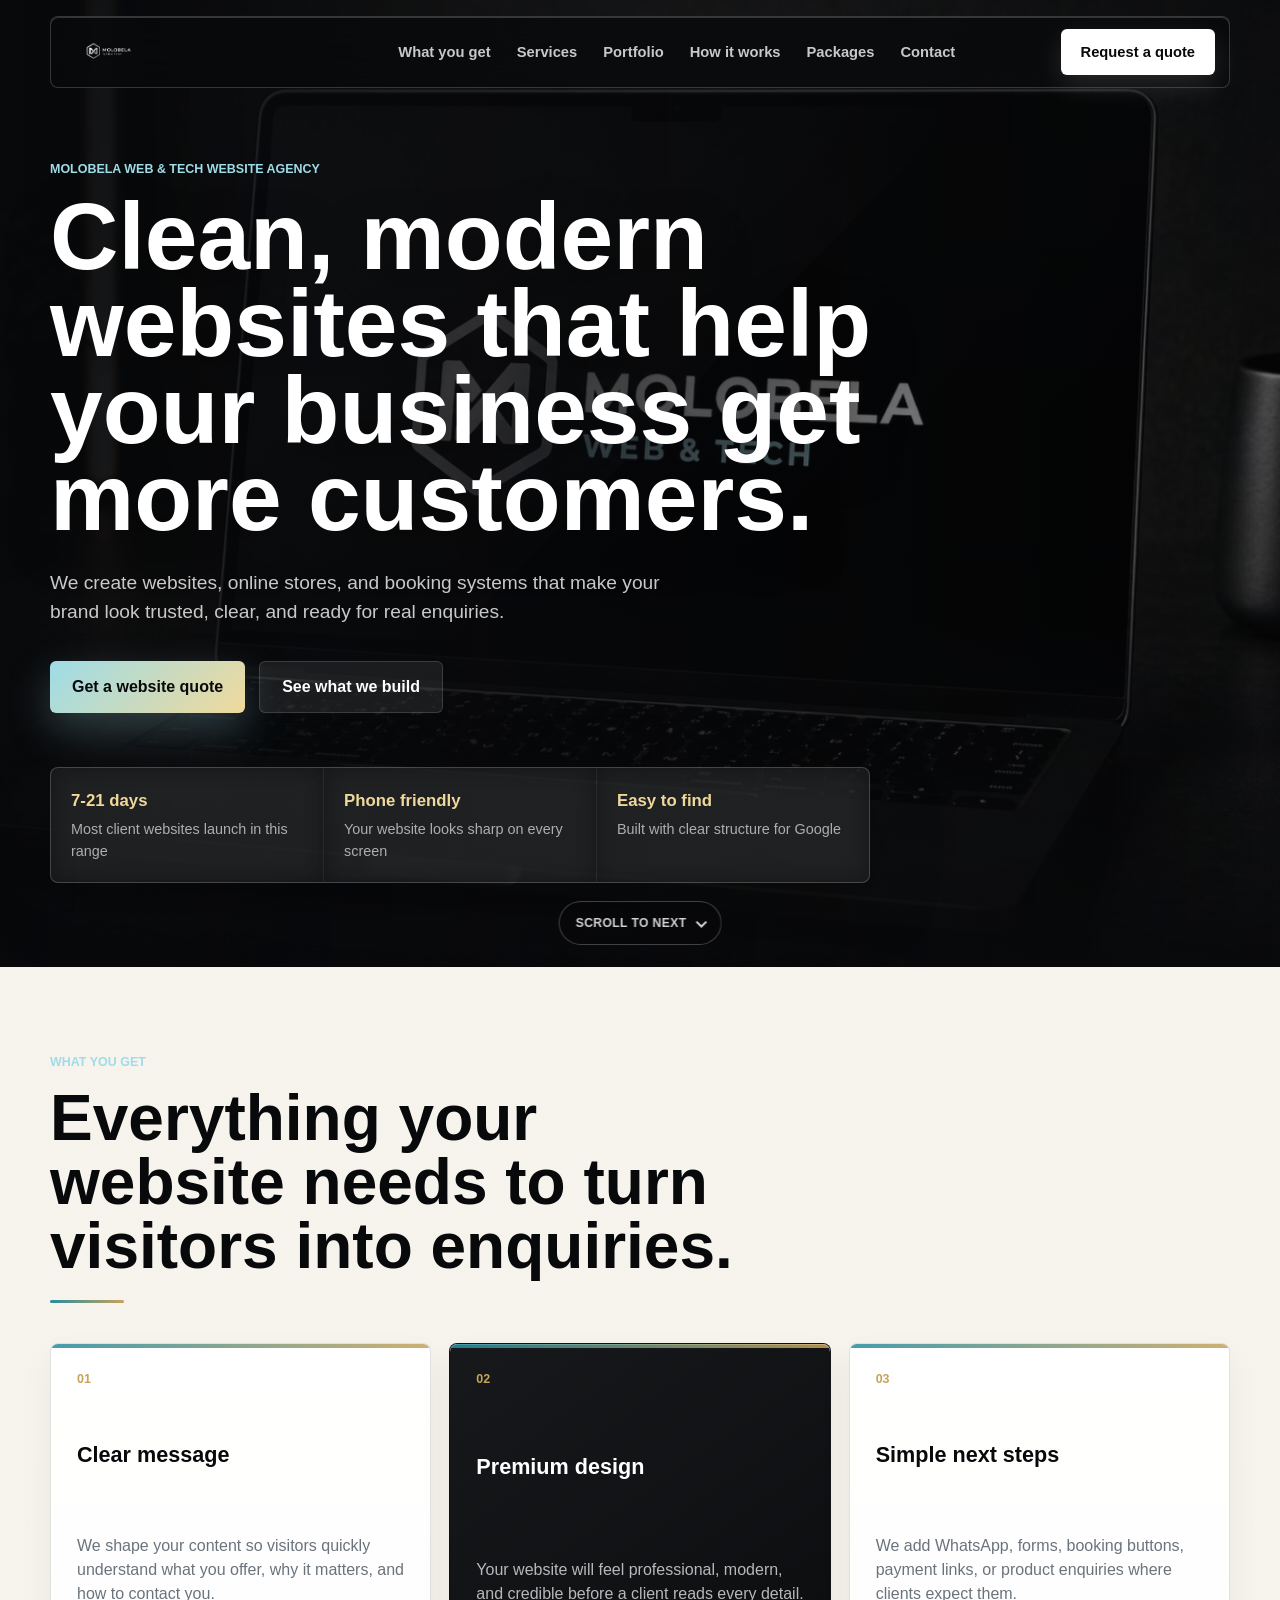
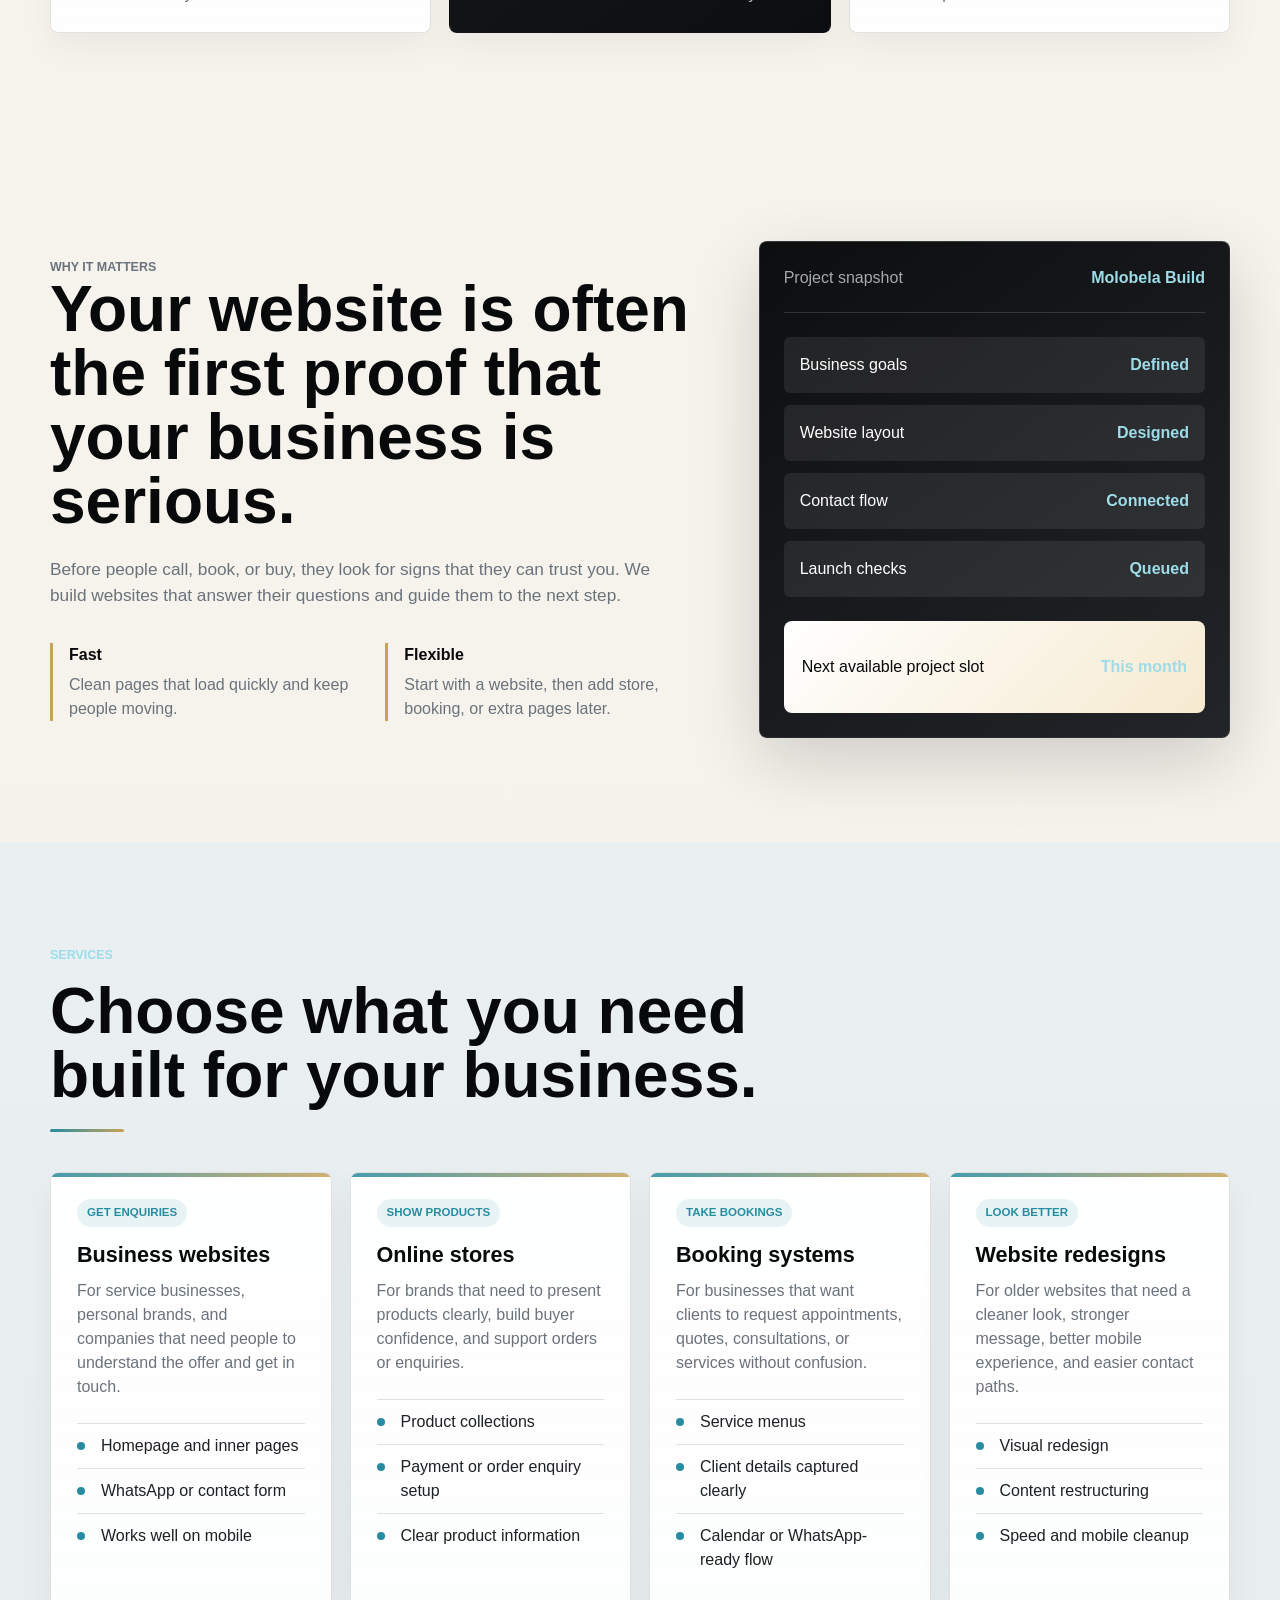
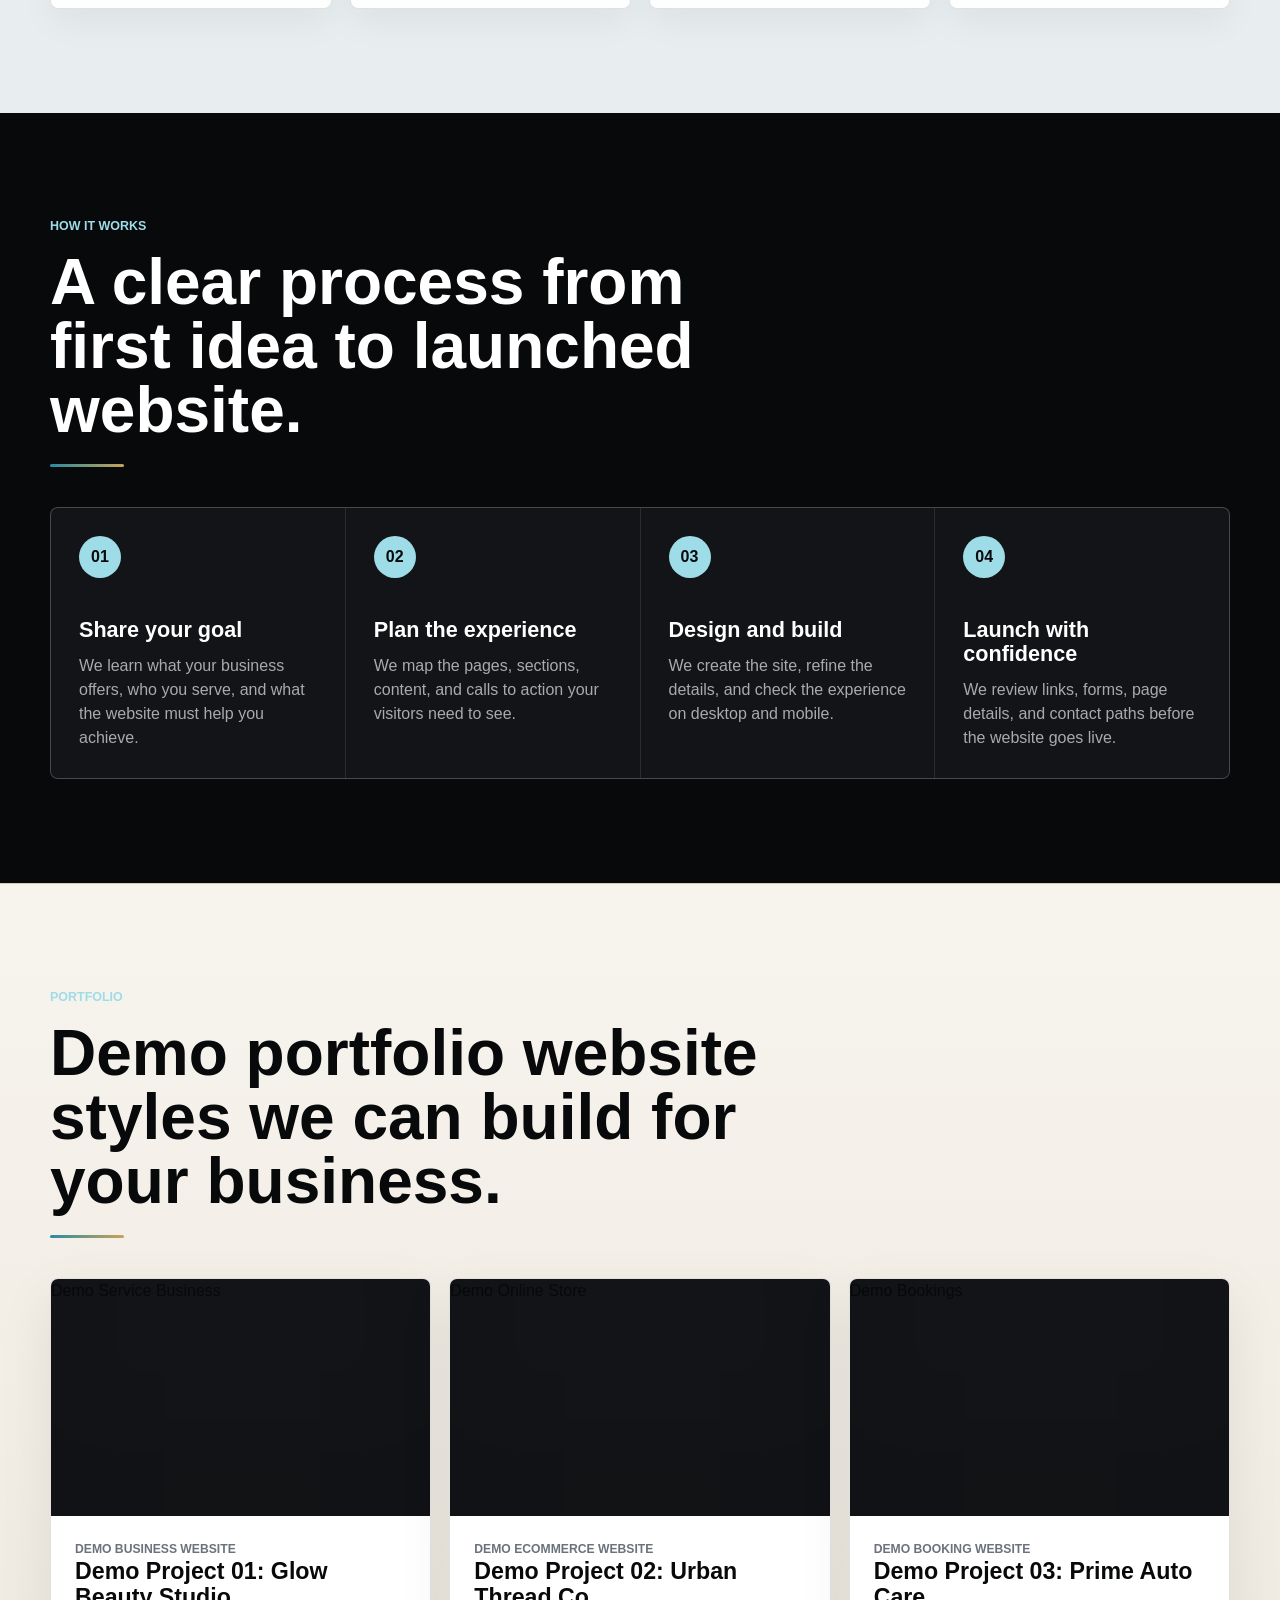
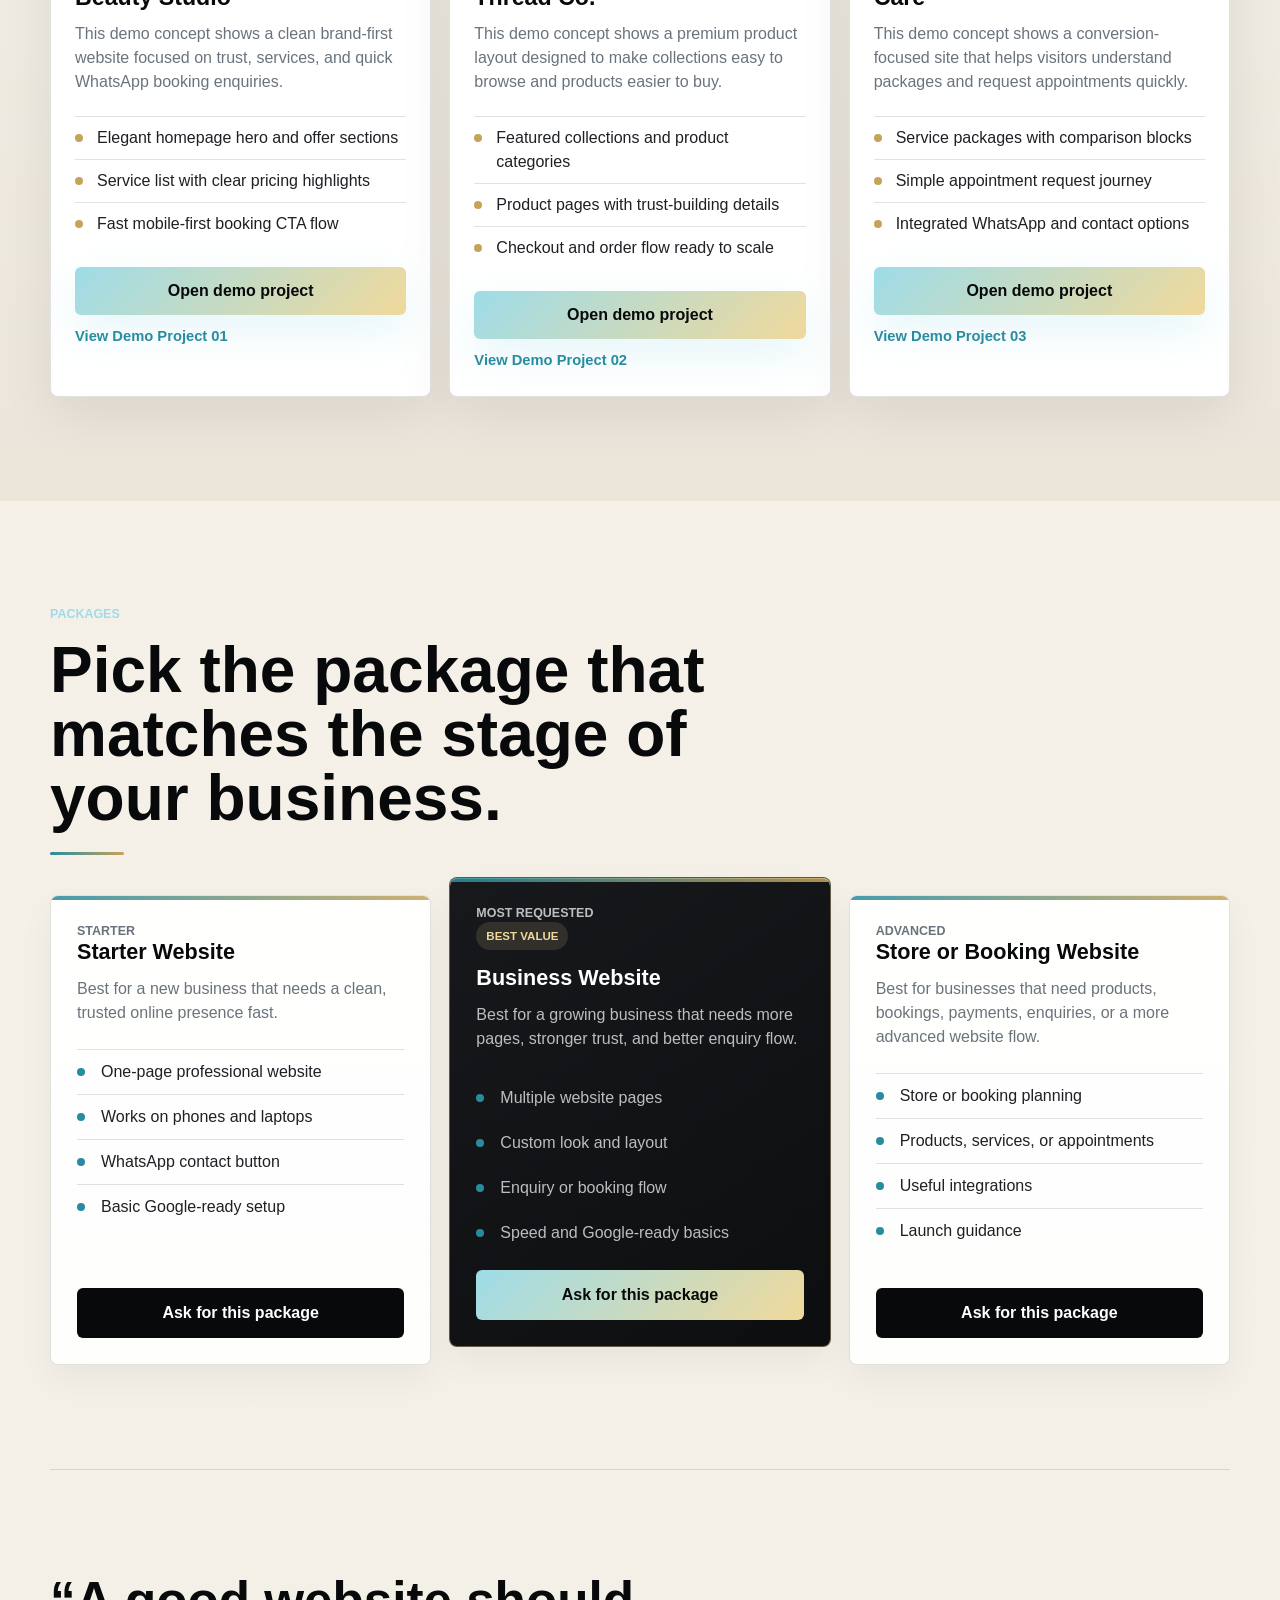
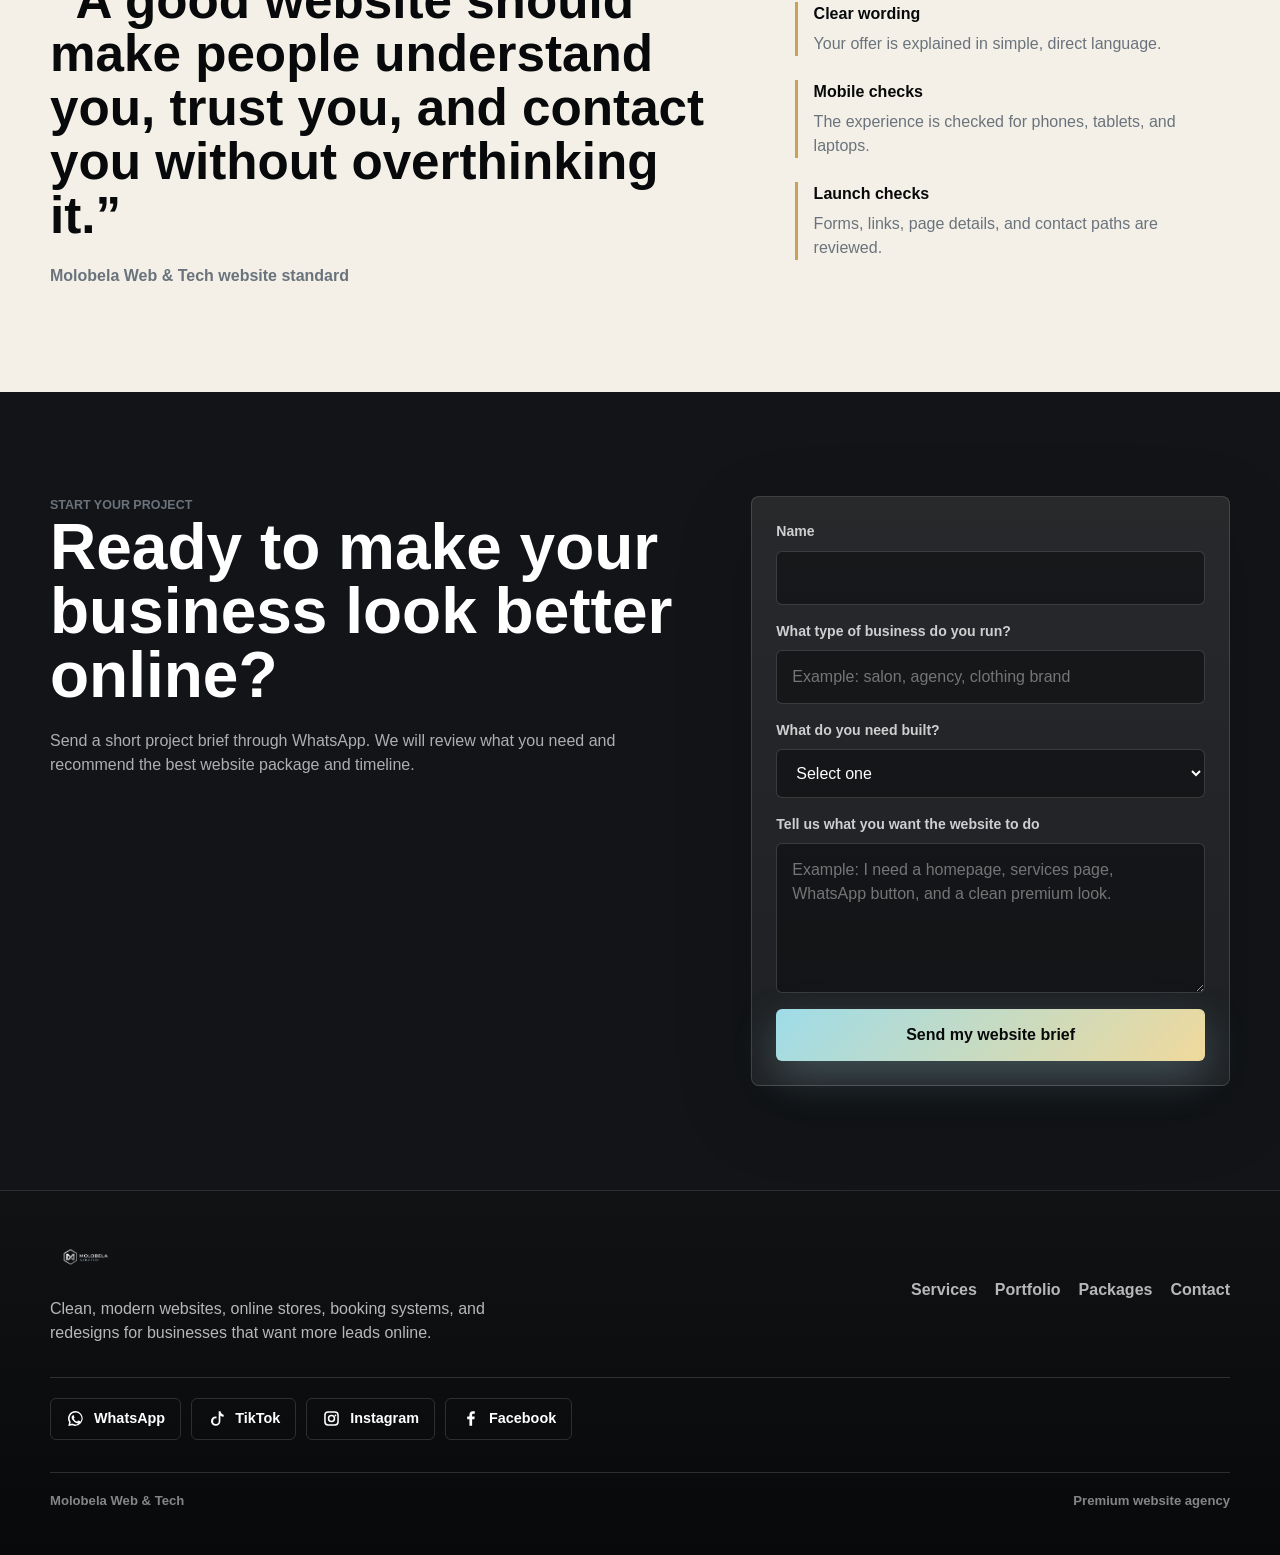
==== commit 4f646937: "Fix stylesheet path for GitHub Pages" ====
--- a/index.html
+++ b/index.html
@@ -14,7 +14,7 @@
   <link rel="preconnect" href="https://fonts.googleapis.com">
   <link rel="preconnect" href="https://fonts.gstatic.com" crossorigin>
   <link href="https://fonts.googleapis.com/css2?family=Inter:wght@400;500;600;700;800&family=Playwrite+US+Modern:wght@300;400&display=swap" rel="stylesheet">
-  <link rel="stylesheet" href="CSS/styles.css">
+  <link rel="stylesheet" href="CSS/style.css">
 </head>
 <body>
   <header class="site-header" data-header>
--- a/CSS/style.css
+++ b/CSS/style.css
@@ -0,0 +1,1459 @@
+:root {
+  --ink: #08090b;
+  --charcoal: #121417;
+  --graphite: #1d2024;
+  --paper: #f7f4ee;
+  --white: #ffffff;
+  --mist: #e8edf0;
+  --cyan: #9edce8;
+  --cyan-deep: #288ca0;
+  --champagne: #f0d99b;
+  --gold: #c7a35a;
+  --coral: #d96c54;
+  --muted: #6a737c;
+  --border: rgba(8, 9, 11, 0.12);
+  --dark-border: rgba(255, 255, 255, 0.14);
+  --shadow: 0 24px 70px rgba(8, 9, 11, 0.16);
+  --premium-shadow: 0 30px 90px rgba(8, 9, 11, 0.18);
+}
+
+* {
+  box-sizing: border-box;
+}
+
+html {
+  scroll-behavior: smooth;
+  -webkit-text-size-adjust: 100%;
+}
+
+body {
+  margin: 0;
+  font-family: "Inter", Arial, sans-serif;
+  color: var(--ink);
+  background:
+    linear-gradient(180deg, #fbf8f0 0%, var(--paper) 420px, #f3efe6 100%);
+  line-height: 1.5;
+  overflow-x: hidden;
+  text-rendering: optimizeLegibility;
+  -webkit-font-smoothing: antialiased;
+}
+
+body.nav-open {
+  overflow: hidden;
+}
+
+::selection {
+  background: var(--cyan);
+  color: var(--ink);
+}
+
+img {
+  display: block;
+  max-width: 100%;
+}
+
+a {
+  color: inherit;
+  text-decoration: none;
+}
+
+a,
+button {
+  -webkit-tap-highlight-color: transparent;
+}
+
+button,
+input,
+select,
+textarea {
+  font: inherit;
+}
+
+a:focus-visible,
+button:focus-visible,
+input:focus-visible,
+select:focus-visible,
+textarea:focus-visible {
+  outline: 3px solid rgba(158, 220, 232, 0.78);
+  outline-offset: 3px;
+}
+
+.site-header {
+  position: fixed;
+  z-index: 50;
+  top: 16px;
+  left: 50%;
+  width: min(1180px, calc(100% - 32px));
+  min-height: 72px;
+  transform: translateX(-50%);
+  display: grid;
+  grid-template-columns: 220px 1fr auto;
+  align-items: center;
+  gap: 24px;
+  padding: 12px 14px 12px 22px;
+  border: 1px solid rgba(255, 255, 255, 0.18);
+  border-radius: 8px;
+  background: rgba(8, 9, 11, 0.78);
+  color: var(--white);
+  -webkit-backdrop-filter: blur(18px);
+  backdrop-filter: blur(18px);
+  transition: background 180ms ease, border-color 180ms ease, box-shadow 180ms ease;
+  animation: headerDrop 700ms cubic-bezier(0.2, 0.8, 0.2, 1) 120ms both;
+}
+
+.site-header::before {
+  content: "";
+  position: absolute;
+  inset: 0;
+  pointer-events: none;
+  border-radius: inherit;
+  box-shadow: inset 0 1px 0 rgba(255, 255, 255, 0.18);
+}
+
+.site-header.scrolled {
+  background: rgba(8, 9, 11, 0.92);
+  border-color: rgba(255, 255, 255, 0.2);
+  box-shadow: 0 18px 50px rgba(0, 0, 0, 0.25);
+}
+
+.brand img {
+  width: 190px;
+  height: 46px;
+  object-fit: contain;
+  object-position: left center;
+}
+
+.site-nav {
+  display: flex;
+  justify-content: center;
+  gap: 26px;
+  font-size: 0.92rem;
+  font-weight: 600;
+  color: rgba(255, 255, 255, 0.78);
+}
+
+.site-nav a {
+  position: relative;
+  transition: color 160ms ease;
+}
+
+.site-nav a::after {
+  content: "";
+  position: absolute;
+  left: 0;
+  right: 0;
+  bottom: -8px;
+  height: 2px;
+  border-radius: 999px;
+  background: var(--cyan);
+  transform: scaleX(0);
+  transform-origin: center;
+  transition: transform 180ms ease;
+}
+
+.site-nav a:hover {
+  color: var(--white);
+}
+
+.site-nav a:hover::after {
+  transform: scaleX(1);
+}
+
+.header-action {
+  min-height: 46px;
+  display: inline-flex;
+  align-items: center;
+  justify-content: center;
+  padding: 0 20px;
+  border-radius: 6px;
+  background: var(--white);
+  color: var(--ink);
+  font-weight: 800;
+  font-size: 0.92rem;
+  box-shadow: 0 10px 28px rgba(255, 255, 255, 0.12);
+  transition: transform 180ms ease, background 180ms ease;
+}
+
+.header-action:hover {
+  transform: translateY(-2px);
+  background: var(--cyan);
+}
+
+.nav-toggle {
+  display: none;
+  width: 46px;
+  height: 46px;
+  border: 1px solid var(--dark-border);
+  border-radius: 6px;
+  background: transparent;
+  color: var(--white);
+  align-items: center;
+  justify-content: center;
+  flex-direction: column;
+  gap: 5px;
+}
+
+.nav-toggle span {
+  width: 20px;
+  height: 2px;
+  background: currentColor;
+}
+
+.hero {
+  position: relative;
+  min-height: 96vh;
+  display: flex;
+  align-items: flex-end;
+  overflow: hidden;
+  color: var(--white);
+  isolation: isolate;
+}
+
+.hero-media {
+  position: absolute;
+  inset: 0;
+  z-index: -3;
+  background-image: url("../IMG/Cover%20IMG.png");
+  background-size: cover;
+  background-position: center;
+  transform: scale(1.02);
+  animation: heroZoom 1400ms ease-out both;
+}
+
+.hero-overlay {
+  position: absolute;
+  inset: 0;
+  z-index: -2;
+  background:
+    linear-gradient(90deg, rgba(8, 9, 11, 0.96) 0%, rgba(8, 9, 11, 0.72) 42%, rgba(8, 9, 11, 0.18) 100%),
+    linear-gradient(0deg, rgba(8, 9, 11, 0.95) 0%, rgba(8, 9, 11, 0.1) 42%, rgba(8, 9, 11, 0.55) 100%);
+}
+
+.hero-inner {
+  width: min(1180px, calc(100% - 40px));
+  margin: 0 auto;
+  padding: 160px 0 84px;
+}
+
+.eyebrow {
+  margin: 0 0 14px;
+  color: var(--cyan);
+  font-weight: 800;
+  font-size: 0.78rem;
+  text-transform: uppercase;
+  letter-spacing: 0;
+}
+
+.hero .eyebrow,
+.hero h1,
+.hero-copy,
+.hero-actions,
+.hero-proof {
+  animation: heroRise 850ms cubic-bezier(0.2, 0.8, 0.2, 1) both;
+}
+
+.hero h1 {
+  animation-delay: 110ms;
+}
+
+.hero-copy {
+  animation-delay: 220ms;
+}
+
+.hero-actions {
+  animation-delay: 330ms;
+}
+
+.hero-proof {
+  animation-delay: 460ms;
+}
+
+h1,
+h2,
+h3,
+p {
+  overflow-wrap: anywhere;
+}
+
+h1 {
+  max-width: 850px;
+  margin: 0;
+  font-size: clamp(3.2rem, 7.4vw, 6.8rem);
+  font-weight: 800;
+  line-height: 0.92;
+  letter-spacing: 0;
+  text-shadow: 0 18px 48px rgba(0, 0, 0, 0.34);
+}
+
+.hero-copy {
+  max-width: 650px;
+  margin: 28px 0 0;
+  color: rgba(255, 255, 255, 0.78);
+  font-size: clamp(1rem, 2vw, 1.2rem);
+}
+
+.hero-actions {
+  display: flex;
+  flex-wrap: wrap;
+  gap: 14px;
+  margin-top: 34px;
+}
+
+.button {
+  min-height: 52px;
+  display: inline-flex;
+  align-items: center;
+  justify-content: center;
+  border: 0;
+  border-radius: 6px;
+  padding: 0 22px;
+  font-weight: 800;
+  cursor: pointer;
+  transition: transform 180ms ease, box-shadow 180ms ease, background 180ms ease;
+}
+
+.button:hover {
+  transform: translateY(-2px);
+}
+
+.button:active {
+  transform: translateY(0);
+}
+
+.button-primary {
+  background: linear-gradient(135deg, var(--cyan), var(--champagne));
+  color: var(--ink);
+  box-shadow: 0 16px 42px rgba(158, 220, 232, 0.26);
+}
+
+.button-secondary {
+  border: 1px solid var(--dark-border);
+  background: rgba(255, 255, 255, 0.08);
+  color: var(--white);
+}
+
+.hero-proof {
+  display: grid;
+  grid-template-columns: repeat(3, minmax(0, 1fr));
+  gap: 1px;
+  width: min(820px, 100%);
+  margin-top: 54px;
+  border: 1px solid var(--dark-border);
+  border-radius: 8px;
+  overflow: hidden;
+  background: rgba(255, 255, 255, 0.12);
+  box-shadow: 0 22px 70px rgba(0, 0, 0, 0.25);
+}
+
+.hero-proof div {
+  min-height: 96px;
+  padding: 20px;
+  background: rgba(8, 9, 11, 0.58);
+  -webkit-backdrop-filter: blur(12px);
+  backdrop-filter: blur(12px);
+}
+
+.hero-proof strong,
+.hero-proof span {
+  display: block;
+}
+
+.hero-proof strong {
+  color: var(--champagne);
+  font-size: 1.05rem;
+}
+
+.hero-proof span {
+  margin-top: 6px;
+  color: rgba(255, 255, 255, 0.64);
+  font-size: 0.9rem;
+}
+
+.scroll-cue {
+  position: absolute;
+  left: 50%;
+  bottom: 22px;
+  transform: translateX(-50%);
+  z-index: 2;
+  min-height: 44px;
+  display: inline-flex;
+  align-items: center;
+  gap: 10px;
+  padding: 0 16px;
+  border: 1px solid rgba(255, 255, 255, 0.24);
+  border-radius: 999px;
+  background: rgba(8, 9, 11, 0.38);
+  color: rgba(255, 255, 255, 0.82);
+  font-weight: 700;
+  font-size: 0.76rem;
+  letter-spacing: 0.03em;
+  text-transform: uppercase;
+  -webkit-backdrop-filter: blur(6px);
+  backdrop-filter: blur(6px);
+  animation: cueFloat 1600ms ease-in-out infinite;
+}
+
+.scroll-cue-arrow {
+  width: 8px;
+  height: 8px;
+  border-right: 2px solid currentColor;
+  border-bottom: 2px solid currentColor;
+  transform: rotate(45deg) translateY(-1px);
+  animation: cueArrowDrop 900ms ease-in-out infinite;
+}
+
+.section {
+  width: min(1180px, calc(100% - 40px));
+  margin: 0 auto;
+  padding: 104px 0;
+}
+
+.section-heading {
+  max-width: 720px;
+  margin-bottom: 40px;
+}
+
+.section-heading::after {
+  content: "";
+  display: block;
+  width: 74px;
+  height: 3px;
+  margin-top: 22px;
+  border-radius: 999px;
+  background: linear-gradient(90deg, var(--cyan-deep), var(--gold));
+}
+
+.section-heading h2,
+.split-content h2,
+.contact-copy h2 {
+  margin: 0;
+  color: var(--ink);
+  font-size: clamp(2.1rem, 5vw, 4.2rem);
+  line-height: 1;
+  letter-spacing: 0;
+}
+
+.intro-band {
+  padding-top: 86px;
+}
+
+.capability-grid,
+.service-grid,
+.pricing-grid {
+  display: grid;
+  grid-template-columns: repeat(3, minmax(0, 1fr));
+  gap: 18px;
+}
+
+.capability-card,
+.service-card,
+.price-card {
+  position: relative;
+  overflow: hidden;
+  border: 1px solid var(--border);
+  border-radius: 8px;
+  background:
+    linear-gradient(180deg, rgba(255, 255, 255, 0.96), rgba(255, 255, 255, 0.9));
+  box-shadow: 0 14px 34px rgba(8, 9, 11, 0.05), inset 0 1px 0 rgba(255, 255, 255, 0.9);
+  transition: transform 220ms ease, box-shadow 220ms ease, border-color 220ms ease;
+}
+
+.capability-card::before,
+.service-card::before,
+.price-card::before {
+  content: "";
+  position: absolute;
+  top: 0;
+  left: 0;
+  right: 0;
+  height: 4px;
+  background: linear-gradient(90deg, var(--cyan-deep), var(--gold));
+  opacity: 0.86;
+}
+
+.capability-card:hover,
+.service-card:hover,
+.price-card:hover {
+  transform: translateY(-6px);
+  border-color: rgba(40, 140, 160, 0.28);
+  box-shadow: var(--premium-shadow);
+}
+
+.capability-card {
+  min-height: 290px;
+  padding: 26px;
+  display: flex;
+  flex-direction: column;
+  justify-content: space-between;
+}
+
+.featured-card {
+  background:
+    linear-gradient(145deg, rgba(18, 20, 23, 0.98), rgba(8, 9, 11, 0.98));
+  color: var(--white);
+}
+
+.card-index,
+.package-label {
+  color: var(--gold);
+  font-size: 0.78rem;
+  font-weight: 800;
+  text-transform: uppercase;
+}
+
+.service-kicker,
+.value-badge {
+  display: inline-flex;
+  align-items: center;
+  max-width: max-content;
+  min-height: 28px;
+  margin-bottom: 16px;
+  padding: 0 10px;
+  border-radius: 999px;
+  background: rgba(40, 140, 160, 0.1);
+  color: var(--cyan-deep);
+  font-size: 0.72rem;
+  font-weight: 800;
+  text-transform: uppercase;
+}
+
+.capability-card h3,
+.service-card h3,
+.price-card h3,
+.timeline-item h3 {
+  margin: 0 0 12px;
+  font-size: 1.35rem;
+  line-height: 1.12;
+}
+
+.capability-card p,
+.service-card p,
+.price-card p,
+.timeline-item p,
+.split-content p,
+.contact-copy p {
+  margin: 0;
+  color: var(--muted);
+}
+
+.featured-card p {
+  color: rgba(255, 255, 255, 0.7);
+}
+
+.split-section {
+  display: grid;
+  grid-template-columns: minmax(0, 1fr) minmax(360px, 0.72fr);
+  gap: 54px;
+  align-items: center;
+}
+
+.split-content > p:last-of-type {
+  max-width: 630px;
+  margin-top: 24px;
+  font-size: 1.08rem;
+}
+
+.mini-metrics {
+  display: grid;
+  grid-template-columns: repeat(2, minmax(0, 1fr));
+  gap: 16px;
+  margin-top: 34px;
+}
+
+.mini-metrics div,
+.proof-points div {
+  border-left: 3px solid var(--gold);
+  padding-left: 16px;
+}
+
+.mini-metrics strong,
+.mini-metrics span,
+.proof-points strong,
+.proof-points span {
+  display: block;
+}
+
+.mini-metrics span,
+.proof-points span {
+  margin-top: 6px;
+  color: var(--muted);
+}
+
+.studio-panel {
+  border-radius: 8px;
+  padding: 24px;
+  background:
+    linear-gradient(145deg, rgba(8, 9, 11, 0.98), rgba(29, 32, 36, 0.98));
+  color: var(--white);
+  box-shadow: var(--shadow);
+  transition: transform 220ms ease, box-shadow 220ms ease;
+  border: 1px solid rgba(255, 255, 255, 0.12);
+}
+
+.studio-panel:hover {
+  transform: translateY(-5px);
+  box-shadow: 0 30px 80px rgba(8, 9, 11, 0.22);
+}
+
+.panel-topline,
+.panel-cta,
+.progress-list div {
+  display: flex;
+  align-items: center;
+  justify-content: space-between;
+  gap: 18px;
+}
+
+.panel-topline {
+  padding-bottom: 22px;
+  border-bottom: 1px solid var(--dark-border);
+  color: rgba(255, 255, 255, 0.64);
+}
+
+.panel-topline strong,
+.panel-cta strong,
+.progress-list strong {
+  color: var(--cyan);
+}
+
+.progress-list {
+  display: grid;
+  gap: 12px;
+  padding: 24px 0;
+}
+
+.progress-list div {
+  min-height: 56px;
+  padding: 0 16px;
+  border-radius: 6px;
+  background: rgba(255, 255, 255, 0.08);
+  transition: background 180ms ease, transform 180ms ease;
+}
+
+.progress-list div:hover {
+  background: rgba(255, 255, 255, 0.12);
+  transform: translateX(4px);
+}
+
+.panel-cta {
+  min-height: 92px;
+  padding: 0 18px;
+  border-radius: 8px;
+  background: linear-gradient(135deg, var(--white), #f6ead0);
+  color: var(--ink);
+}
+
+.services-section {
+  width: 100%;
+  max-width: none;
+  padding-left: max(20px, calc((100vw - 1180px) / 2));
+  padding-right: max(20px, calc((100vw - 1180px) / 2));
+  background:
+    linear-gradient(180deg, #eaf0f2 0%, var(--mist) 100%);
+}
+
+.service-grid {
+  grid-template-columns: repeat(4, minmax(0, 1fr));
+}
+
+.service-card,
+.price-card {
+  padding: 26px;
+}
+
+.service-card ul,
+.price-card ul {
+  margin: 24px 0 0;
+  padding: 0;
+  list-style: none;
+}
+
+.service-card li,
+.price-card li {
+  position: relative;
+  padding: 10px 0 10px 24px;
+  border-top: 1px solid var(--border);
+  color: var(--graphite);
+}
+
+.service-card li::before,
+.price-card li::before {
+  content: "";
+  position: absolute;
+  left: 0;
+  top: 18px;
+  width: 8px;
+  height: 8px;
+  border-radius: 50%;
+  background: var(--cyan-deep);
+}
+
+.process-section {
+  width: 100%;
+  max-width: none;
+  padding-left: max(20px, calc((100vw - 1180px) / 2));
+  padding-right: max(20px, calc((100vw - 1180px) / 2));
+  background: var(--ink);
+  color: var(--white);
+}
+
+.process-section .section-heading h2 {
+  color: var(--white);
+}
+
+.timeline {
+  display: grid;
+  grid-template-columns: repeat(4, minmax(0, 1fr));
+  gap: 1px;
+  border: 1px solid var(--dark-border);
+  border-radius: 8px;
+  overflow: hidden;
+  background: var(--dark-border);
+}
+
+.timeline-item {
+  min-height: 260px;
+  padding: 28px;
+  background: var(--charcoal);
+  transition: background 220ms ease;
+}
+
+.timeline-item:hover {
+  background: #181c20;
+}
+
+.timeline-item span {
+  display: inline-flex;
+  align-items: center;
+  justify-content: center;
+  width: 42px;
+  height: 42px;
+  margin-bottom: 40px;
+  border-radius: 50%;
+  background: var(--cyan);
+  color: var(--ink);
+  font-weight: 800;
+  transition: transform 220ms ease;
+}
+
+.timeline-item:hover span {
+  transform: rotate(-8deg) scale(1.06);
+}
+
+.timeline-item h3 {
+  color: var(--white);
+}
+
+.timeline-item p {
+  color: rgba(255, 255, 255, 0.64);
+}
+
+.portfolio-section {
+  width: 100%;
+  max-width: none;
+  padding-left: max(20px, calc((100vw - 1180px) / 2));
+  padding-right: max(20px, calc((100vw - 1180px) / 2));
+  background:
+    linear-gradient(180deg, #f7f4ee 0%, #ebe5da 100%);
+  border-top: 1px solid var(--border);
+}
+
+.portfolio-grid {
+  display: grid;
+  grid-template-columns: repeat(3, minmax(0, 1fr));
+  gap: 18px;
+}
+
+.portfolio-card {
+  overflow: hidden;
+  opacity: 1;
+  border: 1px solid var(--border);
+  border-radius: 8px;
+  background: var(--white);
+  box-shadow: 0 18px 54px rgba(8, 9, 11, 0.08);
+  transition: transform 220ms ease, box-shadow 220ms ease, border-color 220ms ease;
+}
+
+.portfolio-card:hover {
+  transform: translateY(-6px);
+  border-color: rgba(40, 140, 160, 0.28);
+  box-shadow: var(--premium-shadow);
+}
+
+.portfolio-preview {
+  position: relative;
+  aspect-ratio: 16 / 10;
+  overflow: hidden;
+  background: var(--charcoal);
+}
+
+.portfolio-preview img {
+  width: 100%;
+  height: 100%;
+  object-fit: cover;
+  object-position: top center;
+  transform: translateZ(0);
+  transition: transform 420ms ease;
+}
+
+.portfolio-card:hover .portfolio-preview img {
+  transform: scale(1.04);
+}
+
+.portfolio-preview::after {
+  content: "";
+  position: absolute;
+  inset: 0;
+  pointer-events: none;
+  box-shadow: inset 0 -80px 80px rgba(8, 9, 11, 0.08);
+}
+
+.portfolio-content {
+  padding: 24px;
+}
+
+.portfolio-type {
+  margin: 0 0 10px;
+  color: var(--cyan-deep);
+  font-size: 0.76rem;
+  font-weight: 800;
+  text-transform: uppercase;
+}
+
+.portfolio-content h3 {
+  margin: 0 0 12px;
+  font-size: 1.45rem;
+  line-height: 1.12;
+}
+
+.portfolio-content p {
+  margin: 0;
+  color: var(--muted);
+}
+
+.portfolio-content ul {
+  margin: 22px 0 0;
+  padding: 0;
+  list-style: none;
+}
+
+.portfolio-content li {
+  position: relative;
+  padding: 9px 0 9px 22px;
+  border-top: 1px solid var(--border);
+  color: var(--graphite);
+}
+
+.portfolio-content li::before {
+  content: "";
+  position: absolute;
+  left: 0;
+  top: 17px;
+  width: 8px;
+  height: 8px;
+  border-radius: 50%;
+  background: var(--gold);
+}
+
+.portfolio-actions {
+  margin-top: 22px;
+}
+
+.portfolio-actions .button {
+  min-height: 48px;
+  width: 100%;
+}
+
+.portfolio-inline-link {
+  display: inline-flex;
+  margin-top: 10px;
+  color: var(--cyan-deep);
+  font-weight: 700;
+  font-size: 0.92rem;
+}
+
+.portfolio-inline-link:hover {
+  color: var(--ink);
+}
+
+.pricing-grid {
+  align-items: stretch;
+}
+
+.price-card {
+  display: flex;
+  min-height: 470px;
+  flex-direction: column;
+}
+
+.price-card-featured {
+  background:
+    linear-gradient(145deg, rgba(18, 20, 23, 0.98), rgba(8, 9, 11, 0.98));
+  color: var(--white);
+  transform: translateY(-18px);
+  border-color: rgba(240, 217, 155, 0.36);
+}
+
+.price-card-featured.reveal.is-visible {
+  transform: translateY(-18px);
+}
+
+.price-card-featured p,
+.price-card-featured li {
+  color: rgba(255, 255, 255, 0.72);
+}
+
+.price-card a {
+  min-height: 50px;
+  display: inline-flex;
+  align-items: center;
+  justify-content: center;
+  margin-top: auto;
+  border-radius: 6px;
+  background: var(--ink);
+  color: var(--white);
+  font-weight: 800;
+}
+
+.price-card-featured a {
+  background: linear-gradient(135deg, var(--cyan), var(--champagne));
+  color: var(--ink);
+}
+
+.price-card-featured .value-badge {
+  background: rgba(240, 217, 155, 0.13);
+  color: var(--champagne);
+}
+
+.price-card-featured:hover,
+.price-card-featured.reveal.is-visible:hover {
+  transform: translateY(-24px);
+}
+
+.proof-section {
+  display: grid;
+  grid-template-columns: minmax(0, 0.92fr) minmax(320px, 0.58fr);
+  gap: 54px;
+  align-items: center;
+  border-top: 1px solid var(--border);
+}
+
+.quote-block p {
+  margin: 0;
+  color: var(--ink);
+  font-size: clamp(1.8rem, 4vw, 3.6rem);
+  line-height: 1.05;
+  font-weight: 800;
+}
+
+.quote-block span {
+  display: block;
+  margin-top: 22px;
+  color: var(--muted);
+  font-weight: 700;
+}
+
+.proof-points {
+  display: grid;
+  gap: 24px;
+}
+
+.contact-section {
+  width: 100%;
+  max-width: none;
+  display: grid;
+  grid-template-columns: minmax(0, 0.86fr) minmax(360px, 0.64fr);
+  gap: 58px;
+  align-items: flex-start;
+  padding-left: max(20px, calc((100vw - 1180px) / 2));
+  padding-right: max(20px, calc((100vw - 1180px) / 2));
+  background: var(--charcoal);
+  color: var(--white);
+}
+
+.contact-copy h2 {
+  color: var(--white);
+}
+
+.contact-copy p:last-child {
+  max-width: 600px;
+  margin-top: 22px;
+  color: rgba(255, 255, 255, 0.66);
+}
+
+.contact-form {
+  display: grid;
+  gap: 16px;
+  padding: 24px;
+  border: 1px solid var(--dark-border);
+  border-radius: 8px;
+  background:
+    linear-gradient(180deg, rgba(255, 255, 255, 0.09), rgba(255, 255, 255, 0.055));
+  box-shadow: 0 24px 80px rgba(0, 0, 0, 0.16);
+}
+
+.contact-form label {
+  display: grid;
+  gap: 8px;
+}
+
+.contact-form span {
+  color: rgba(255, 255, 255, 0.78);
+  font-size: 0.88rem;
+  font-weight: 700;
+}
+
+.contact-form input,
+.contact-form select,
+.contact-form textarea {
+  width: 100%;
+  border: 1px solid rgba(255, 255, 255, 0.16);
+  border-radius: 6px;
+  background: rgba(8, 9, 11, 0.5);
+  color: var(--white);
+  padding: 14px 15px;
+  outline: none;
+}
+
+.contact-form textarea {
+  resize: vertical;
+}
+
+.contact-form input:focus,
+.contact-form select:focus,
+.contact-form textarea:focus {
+  border-color: var(--cyan);
+  box-shadow: 0 0 0 3px rgba(158, 220, 232, 0.16);
+}
+
+.reveal {
+  opacity: 0;
+  transform: translateY(28px);
+  transition: opacity 700ms ease, transform 700ms cubic-bezier(0.2, 0.8, 0.2, 1);
+  transition-delay: var(--reveal-delay, 0ms);
+}
+
+.reveal.is-visible {
+  opacity: 1;
+  transform: translateY(0);
+}
+
+.capability-card:nth-child(2),
+.service-card:nth-child(2),
+.timeline-item:nth-child(2),
+.price-card:nth-child(2),
+.proof-points > div:nth-child(2) {
+  --reveal-delay: 100ms;
+}
+
+.capability-card:nth-child(3),
+.service-card:nth-child(3),
+.portfolio-card:nth-child(3),
+.timeline-item:nth-child(3),
+.price-card:nth-child(3),
+.proof-points > div:nth-child(3) {
+  --reveal-delay: 200ms;
+}
+
+.portfolio-card:nth-child(2) {
+  --reveal-delay: 100ms;
+}
+
+.service-card:nth-child(4),
+.timeline-item:nth-child(4) {
+  --reveal-delay: 300ms;
+}
+
+@keyframes headerDrop {
+  from {
+    opacity: 0;
+    transform: translate(-50%, -18px);
+  }
+  to {
+    opacity: 1;
+    transform: translate(-50%, 0);
+  }
+}
+
+@keyframes heroRise {
+  from {
+    opacity: 0;
+    transform: translateY(28px);
+  }
+  to {
+    opacity: 1;
+    transform: translateY(0);
+  }
+}
+
+@keyframes heroZoom {
+  from {
+    transform: scale(1.08);
+  }
+  to {
+    transform: scale(1.02);
+  }
+}
+
+@keyframes cueFloat {
+  0%,
+  100% {
+    transform: translateX(-50%) translateY(0);
+  }
+  50% {
+    transform: translateX(-50%) translateY(8px);
+  }
+}
+
+@keyframes cueArrowDrop {
+  0%,
+  100% {
+    opacity: 0.45;
+    transform: rotate(45deg) translateY(-2px);
+  }
+  50% {
+    opacity: 1;
+    transform: rotate(45deg) translateY(1px);
+  }
+}
+
+.site-footer {
+  display: grid;
+  grid-template-columns: minmax(0, 1fr) auto;
+  gap: 32px;
+  padding: 44px max(20px, calc((100vw - 1180px) / 2));
+  background:
+    linear-gradient(180deg, #101214 0%, var(--ink) 100%);
+  color: rgba(255, 255, 255, 0.7);
+  border-top: 1px solid var(--dark-border);
+}
+
+.site-footer img {
+  width: 190px;
+  height: 46px;
+  object-fit: contain;
+  object-position: left center;
+  margin-bottom: 16px;
+}
+
+.site-footer p {
+  max-width: 440px;
+  margin: 0;
+}
+
+.footer-links {
+  display: flex;
+  flex-wrap: wrap;
+  gap: 18px;
+  align-items: center;
+  font-weight: 700;
+}
+
+.footer-socials {
+  grid-column: 1 / -1;
+  display: flex;
+  flex-wrap: wrap;
+  gap: 10px;
+  padding-top: 20px;
+  border-top: 1px solid var(--dark-border);
+}
+
+.footer-socials a {
+  min-height: 42px;
+  display: inline-flex;
+  align-items: center;
+  justify-content: center;
+  gap: 9px;
+  padding: 0 15px;
+  border: 1px solid var(--dark-border);
+  border-radius: 6px;
+  color: var(--white);
+  font-size: 0.9rem;
+  font-weight: 800;
+  transition: background 160ms ease, color 160ms ease, transform 160ms ease;
+}
+
+.footer-socials a:hover {
+  background: var(--cyan);
+  color: var(--ink);
+  transform: translateY(-2px);
+}
+
+.footer-socials svg {
+  width: 19px;
+  height: 19px;
+  flex: 0 0 auto;
+  fill: currentColor;
+}
+
+.footer-meta {
+  grid-column: 1 / -1;
+  display: flex;
+  flex-wrap: wrap;
+  justify-content: space-between;
+  gap: 12px;
+  padding-top: 18px;
+  border-top: 1px solid var(--dark-border);
+  color: rgba(255, 255, 255, 0.5);
+  font-size: 0.82rem;
+  font-weight: 700;
+}
+
+@media (max-width: 980px) {
+  .site-header {
+    grid-template-columns: 1fr auto;
+  }
+
+  .nav-toggle {
+    display: inline-flex;
+  }
+
+  .site-nav,
+  .header-action {
+    display: none;
+  }
+
+  .site-nav.open {
+    position: fixed;
+    top: 84px;
+    left: 0;
+    right: 0;
+    z-index: 60;
+    display: grid;
+    gap: 0;
+    padding: 12px;
+    border: 1px solid var(--dark-border);
+    border-radius: 8px;
+    background: rgba(8, 9, 11, 0.96);
+  }
+
+  .site-nav.open a {
+    min-height: 50px;
+    display: flex;
+    align-items: center;
+    padding: 16px;
+    border-bottom: 1px solid var(--dark-border);
+  }
+
+  .site-nav.open a:last-child {
+    border-bottom: 0;
+  }
+
+  .capability-grid,
+  .portfolio-grid,
+  .pricing-grid,
+  .split-section,
+  .proof-section,
+  .contact-section {
+    grid-template-columns: 1fr;
+  }
+
+  .service-grid,
+  .timeline {
+    grid-template-columns: repeat(2, minmax(0, 1fr));
+  }
+
+  .portfolio-preview {
+    aspect-ratio: 16 / 9;
+  }
+
+  .price-card-featured {
+    transform: none;
+  }
+
+  .price-card-featured.reveal.is-visible,
+  .price-card-featured:hover,
+  .price-card-featured.reveal.is-visible:hover {
+    transform: none;
+  }
+}
+
+@media (max-width: 680px) {
+  .site-header {
+    top: 10px;
+    width: calc(100% - 20px);
+    min-height: 64px;
+    padding: 9px 10px 9px 14px;
+  }
+
+  .brand img {
+    width: 166px;
+  }
+
+  .hero {
+    min-height: 100svh;
+  }
+
+  .hero-media {
+    background-position: 62% center;
+  }
+
+  .hero-overlay {
+    background:
+      linear-gradient(90deg, rgba(8, 9, 11, 0.96) 0%, rgba(8, 9, 11, 0.74) 100%),
+      linear-gradient(0deg, rgba(8, 9, 11, 0.96) 0%, rgba(8, 9, 11, 0.28) 100%);
+  }
+
+  .hero-inner {
+    width: calc(100% - 28px);
+    padding: 126px 0 56px;
+  }
+
+  h1 {
+    font-size: clamp(2.45rem, 13vw, 4rem);
+    line-height: 0.96;
+  }
+
+  .hero-copy {
+    font-size: 1rem;
+  }
+
+  .hero-actions {
+    display: grid;
+    grid-template-columns: 1fr;
+  }
+
+  .button {
+    width: 100%;
+    min-height: 54px;
+  }
+
+  .hero-proof,
+  .service-grid,
+  .portfolio-grid,
+  .timeline,
+  .mini-metrics {
+    grid-template-columns: 1fr;
+  }
+
+  .hero-proof div {
+    min-height: 76px;
+  }
+
+  .section {
+    width: calc(100% - 28px);
+    padding: 72px 0;
+  }
+
+  .services-section,
+  .portfolio-section,
+  .process-section,
+  .contact-section {
+    width: 100%;
+    padding-left: 14px;
+    padding-right: 14px;
+  }
+
+  .section-heading h2,
+  .split-content h2,
+  .contact-copy h2 {
+    font-size: clamp(1.9rem, 9vw, 2.75rem);
+    line-height: 1.03;
+  }
+
+  .capability-card,
+  .service-card,
+  .portfolio-content,
+  .price-card,
+  .contact-form,
+  .studio-panel {
+    padding: 20px;
+  }
+
+  .portfolio-preview {
+    aspect-ratio: 4 / 3;
+  }
+
+  .price-card {
+    min-height: 0;
+  }
+
+  .scroll-cue {
+    bottom: 14px;
+    min-height: 40px;
+    padding: 0 12px;
+    font-size: 0.7rem;
+  }
+
+  .site-footer {
+    grid-template-columns: 1fr;
+  }
+
+  .footer-links,
+  .footer-socials {
+    align-items: stretch;
+  }
+
+  .footer-socials a {
+    flex: 1 1 140px;
+  }
+}
+
+@media (max-width: 420px) {
+  .site-header {
+    width: calc(100% - 16px);
+  }
+
+  .brand img {
+    width: 145px;
+  }
+
+  .hero-inner {
+    width: calc(100% - 24px);
+  }
+
+  h1 {
+    font-size: clamp(2.2rem, 12vw, 3.25rem);
+  }
+
+  .hero-proof div,
+  .capability-card,
+  .service-card,
+  .portfolio-content,
+  .price-card,
+  .contact-form,
+  .studio-panel {
+    padding: 18px;
+  }
+
+  .progress-list div,
+  .panel-topline,
+  .panel-cta {
+    display: grid;
+    justify-items: start;
+    gap: 6px;
+  }
+}
+
+@media (hover: none) {
+  .button:hover,
+  .header-action:hover,
+  .capability-card:hover,
+  .service-card:hover,
+  .portfolio-card:hover,
+  .price-card:hover,
+  .studio-panel:hover,
+  .footer-socials a:hover {
+    transform: none;
+  }
+
+  .portfolio-card:hover .portfolio-preview img {
+    transform: none;
+  }
+}
+
+@media (prefers-reduced-motion: reduce) {
+  *,
+  *::before,
+  *::after {
+    animation-duration: 1ms !important;
+    animation-iteration-count: 1 !important;
+    scroll-behavior: auto !important;
+    transition-duration: 1ms !important;
+  }
+
+  .reveal {
+    opacity: 1;
+    transform: none;
+  }
+}
